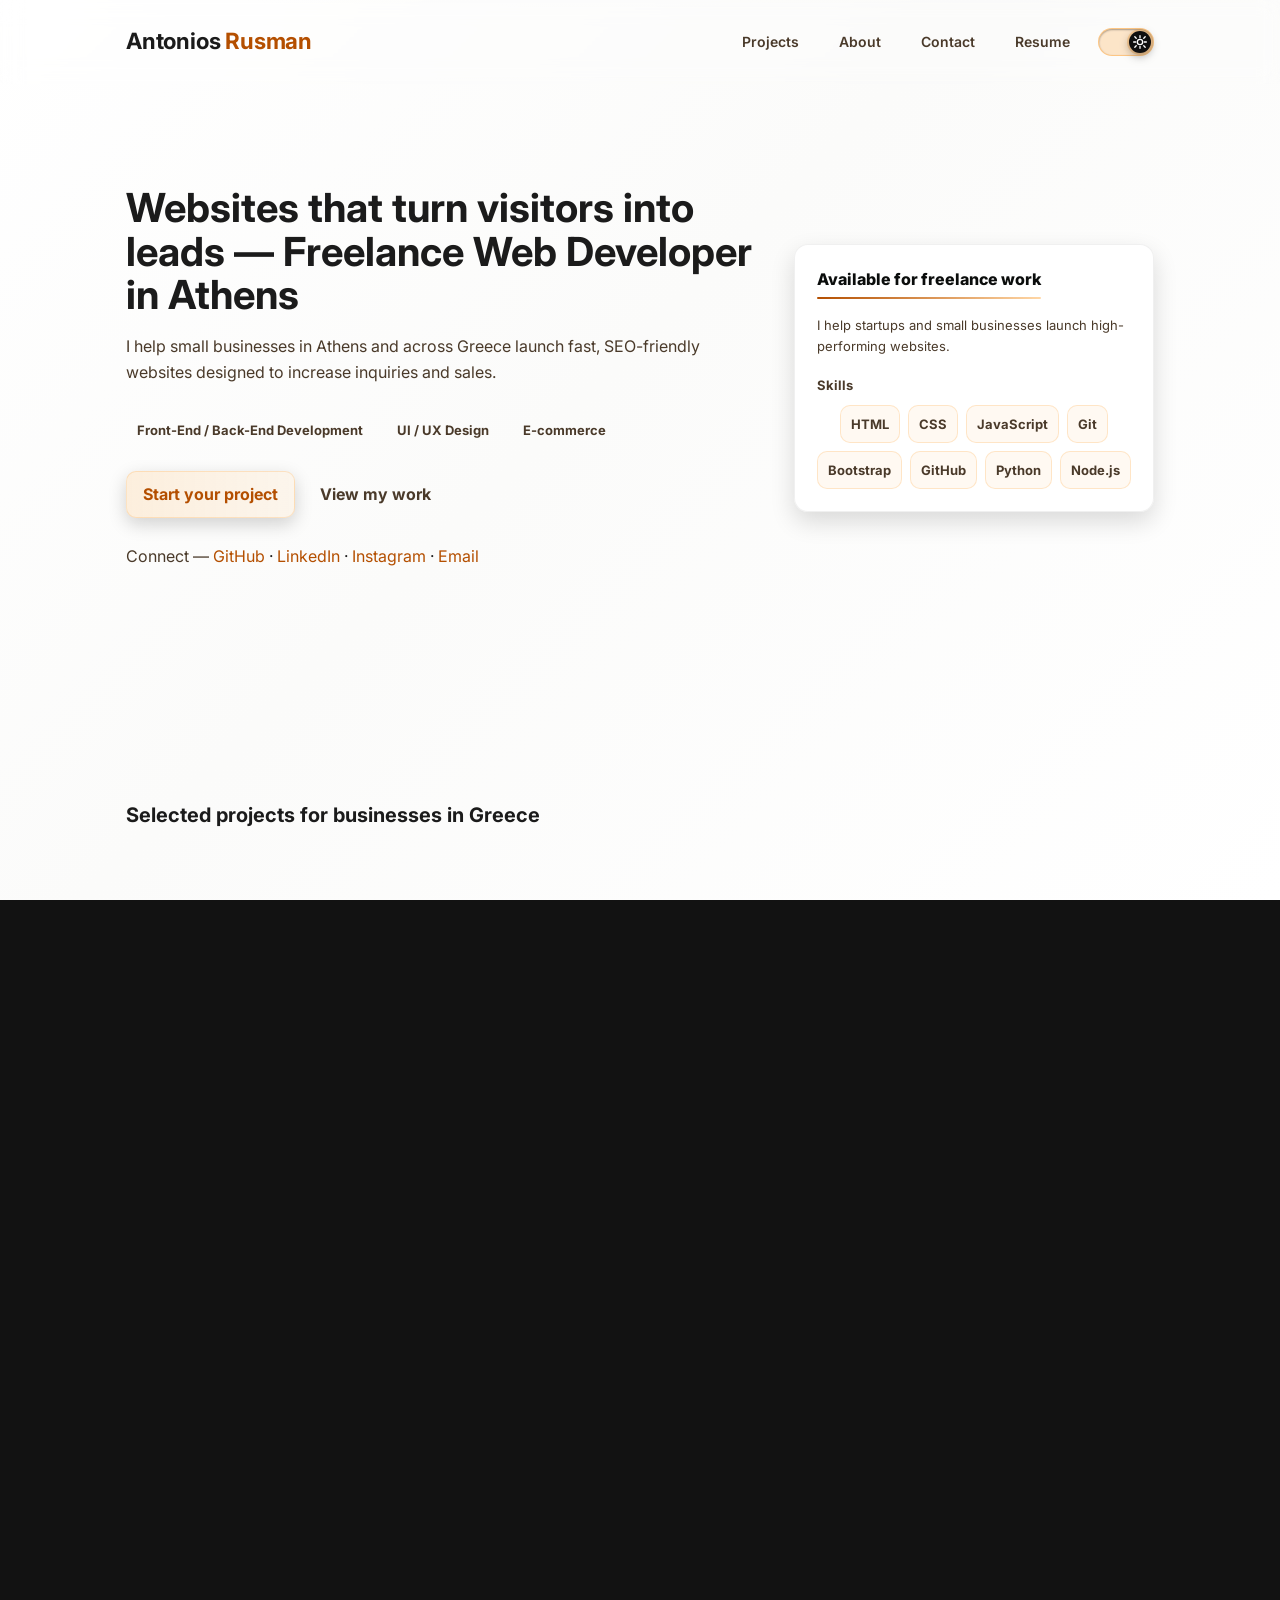
==== index.html @ 8423c6fe "Update LinkedIn profile link in index.html" ====
<!DOCTYPE html>
<html lang="en">
  <head>
    <!-- Basic meta -->
    <meta charset="utf-8" />
    <meta name="viewport" content="width=device-width,initial-scale=1" />
    
    <!-- Performance: DNS prefetch for external domains -->
    <link rel="dns-prefetch" href="https://formspree.io" />
    <link rel="dns-prefetch" href="https://www.google-analytics.com" />
    
    <title>Antonios Rusman | Freelance Web Developer in Athens, Greece</title>
    <meta
      name="description"
      content="Freelance web developer and designer in Athens, Greece. I build fast, modern, SEO-friendly websites for businesses and startups."
    />

    <!-- Favicon -->
    <link rel="icon" type="image/png" href="Imgs/favicon-ar.png" />
    <link rel="icon" type="image/x-icon" href="Imgs/favicon.ico" />
    <link rel="shortcut icon" type="image/png" href="Imgs/favicon-ar.png" />

    <!-- Organization Logo for Google Search -->
    <script type="application/ld+json">
    {
      "@context": "https://schema.org",
      "@type": "Organization",
      "url": "https://rusman.gr",
      "logo": "https://rusman.gr/Imgs/favicon-ar.png"
    }
    </script>

    <!-- Fonts (Inter) - Preconnect before stylesheet for optimal loading -->
    <link rel="preconnect" href="https://fonts.googleapis.com" />
    <link rel="preconnect" href="https://fonts.gstatic.com" crossorigin />
    <link
      href="https://fonts.googleapis.com/css2?family=Inter:wght@300;400;600;700;800&display=swap"
      rel="stylesheet"
    />


    <!-- Preload main stylesheet for faster rendering -->
    <link rel="preload" href="styles.css" as="style" onload="this.onload=null;this.rel='stylesheet'">
    <noscript><link rel="stylesheet" href="styles.css"></noscript>

    <!-- Removed problematic inlined critical CSS for navbar. Main stylesheet is now primary. -->

    <!-- Open Graph / Social metadata -->
    <meta
      property="og:title"
      content="Antonios Rusman - Freelance Web Developer in Athens"
    />
    <meta
      property="og:description"
      content="Freelance web developer and designer in Athens, Greece. I build fast, modern, SEO-friendly websites for businesses and startups."
    />
    <meta property="og:site_name" content="rusman.gr" />
    <meta property="og:type" content="website" />
    <meta property="og:image" content="https://rusman.gr/Imgs/social/og-banner-1200x630.png?v=2" />
    <meta property="og:image:secure_url" content="https://rusman.gr/Imgs/social/og-banner-1200x630.png?v=2" />
    <meta property="og:image:type" content="image/png" />
    <meta property="og:image:width" content="1200" />
    <meta property="og:image:height" content="630" />
    <meta property="og:image:alt" content="Antonios Rusman - Web Developer and Designer" />
    <meta property="og:url" content="https://rusman.gr/" />
    <meta name="twitter:card" content="summary_large_image" />
    <meta name="twitter:title" content="Antonios Rusman - Freelance Web Developer in Athens" />
    <meta name="twitter:description" content="Freelance web developer and designer in Athens, Greece. I build fast, modern, SEO-friendly websites for businesses and startups." />
    <meta name="twitter:image" content="https://rusman.gr/Imgs/social/og-banner-1200x630.png?v=2" />
    <meta name="twitter:image:alt" content="Antonios Rusman - Web Developer and Designer" />

    <link rel="canonical" href="https://rusman.gr/" />
    <meta name="theme-color" content="#0d0d0d" />

    <!-- Structured data (Person + ProfessionalService schema) -->
    <script type="application/ld+json">
      {
        "@context": "https://schema.org",
        "@graph": [
          {
            "@type": "Person",
            "name": "Antonios Rusman",
            "url": "https://rusman.gr",
            "sameAs": [
              "https://github.com/AntonisRsmn",
              "https://www.linkedin.com/in/antonisrusman/",
              "https://instagram.com/_.rusman._"
            ],
            "jobTitle": "Web Developer",
            "address": {
              "@type": "PostalAddress",
              "addressLocality": "Athens",
              "addressCountry": "Greece"
            }
          },
          {
            "@type": "ProfessionalService",
            "name": "Antonios Rusman Web Development",
            "url": "https://rusman.gr",
            "image": "https://rusman.gr/Imgs/social/og-banner-1200x630.png",
            "areaServed": ["Athens", "Greece", "Remote"],
            "serviceType": [
              "Website Development",
              "UI/UX Design",
              "E-commerce Website Development",
              "Website Performance Optimization"
            ],
            "sameAs": [
              "https://github.com/AntonisRsmn",
              "https://www.linkedin.com/in/antonisrusman/"
            ]
          }
        ]
      }
    </script>
  </head>

  <body>
    <!-- Header / Navigation -->
    <header>
      <div class="container nav">
        <!-- Header brand link: subpath‑safe -->
        <div class="brand">
          <a href="./" class="brand-link">
            Antonios <span class="accent-text">Rusman</span>
          </a>
        </div>

        <!-- Mobile nav toggle -->
        <input type="checkbox" id="nav-toggle" class="nav-toggle" />
        <label for="nav-toggle" class="nav-toggle-label">
          <!-- Modern SVG hamburger icon -->
          <svg width="32" height="32" viewBox="0 0 32 32" fill="none">
            <rect y="7" width="32" height="3.5" rx="1.75" fill="#fff" />
            <rect y="14" width="32" height="3.5" rx="1.75" fill="#fff" />
            <rect y="21" width="32" height="3.5" rx="1.75" fill="#fff" />
          </svg>
        </label>

        <!-- Primary navigation links -->
        <nav class="navlinks">
          <label for="nav-toggle" class="nav-close" aria-label="Close menu">&times;</label>

          <a href="#projects">Projects</a>
          <a href="#about">About</a>
          <a href="#contact">Contact</a>
          <a href="Pdfs/Rusman-CV.pdf" target="_blank" id="resume-link" rel="noopener">Resume</a>

          <!-- Theme switch (keep structure, replace only SVGs) -->
          <div class="theme-switch nav-item">
            <input
              id="theme-toggle"
              class="switch-input"
              type="checkbox"
              role="switch"
              aria-checked="false"
              aria-label="Toggle light theme"
            />
            <label class="switch" for="theme-toggle">
              <span class="switch-track">
                <!-- Ghost icons on track (outline style) -->
                <svg class="icon ghost sun-ghost" viewBox="0 0 24 24" aria-hidden="true">
                  <!-- Sun outline + rays -->
                  <circle cx="12" cy="12" r="4" fill="none" stroke="currentColor" stroke-width="2" />
                  <path d="M12 2.5v3M12 18.5v3M4.22 4.22l2.12 2.12M17.66 17.66l2.12 2.12M2.5 12h3M18.5 12h3M4.22 19.78l2.12-2.12M17.66 6.34l2.12-2.12"
                        fill="none" stroke="currentColor" stroke-width="2" stroke-linecap="round"/>
                </svg>
                <svg class="icon ghost moon-ghost" viewBox="0 0 24 24" aria-hidden="true">
                  <!-- Crescent moon -->
                  <path d="M13 2.6a9.4 9.4 0 1 0 8.4 13.9A7.6 7.6 0 0 1 13 2.6z"
                        fill="none" stroke="currentColor" stroke-width="2" stroke-linecap="round" stroke-linejoin="round"/>
                </svg>
              </span>

              <span class="switch-thumb" aria-hidden="true">
                <!-- Icons inside the moving thumb (outline style) -->
                <svg class="thumb-icon sun" viewBox="0 0 24 24" aria-hidden="true">
                  <circle cx="12" cy="12" r="4" fill="none" stroke="currentColor" stroke-width="2" />
                  <path d="M12 2.5v3M12 18.5v3M4.22 4.22l2.12 2.12M17.66 17.66l2.12 2.12M2.5 12h3M18.5 12h3M4.22 19.78l2.12-2.12M17.66 6.34l2.12-2.12"
                        fill="none" stroke="currentColor" stroke-width="2" stroke-linecap="round"/>
                </svg>
                <svg class="thumb-icon moon" viewBox="0 0 24 24" aria-hidden="true">
                  <path d="M13 2.6a9.4 9.4 0 1 0 8.4 13.9A7.6 7.6 0 0 1 13 2.6z"
                        fill="none" stroke="currentColor" stroke-width="2" stroke-linecap="round" stroke-linejoin="round"/>
                </svg>
              </span>
            </label>
          </div>
        </nav>

        <label for="nav-toggle" class="nav-overlay" aria-hidden="true"></label>
      </div>
    </header>

    <!-- Main content -->
    <main class="container">
      <!-- HERO -->
      <section class="hero">
        <div class="hero-grid">
          <!-- Intro / headline -->
          <div class="intro">
            <h1 class="reveal" data-reveal="up">
              <span id="hero-title" class="name">Websites that turn visitors into leads</span><span class="title-subtitle"> — Freelance Web Developer in Athens</span>
            </h1>
            <p class="lead reveal" data-reveal="up">
              I help small businesses in Athens and across Greece launch fast, SEO-friendly websites designed to increase inquiries and sales.
            </p>

            <!-- Roles / quick skills -->
            <div class="reveal role-group" data-reveal="left" id="roles">
              <div class="role-list">
                <div class="role">Front-End / Back-End Development</div>
                <div class="role">UI / UX Design</div>
                <div class="role">E-commerce</div>
              </div>
            </div>

            <!-- Call to action -->
            <div class="cta reveal" data-reveal="up">
              <a class="btn primary" href="#contact">Start your project</a>
              <a class="btn" href="#projects">View my work</a>
            </div>

            <!-- Social links -->
            <div class="reveal connect connect-row" data-reveal="right">
              <span class="muted">Connect —</span>
              <a href="https://github.com/AntonisRsmn" target="_blank" rel="noopener">GitHub</a>
              ·
              <a href="https://www.linkedin.com/in/antonisrusman/" target="_blank" rel="noopener">LinkedIn</a>
              ·
              <a href="https://instagram.com/_.rusman._" target="_blank" rel="noopener">Instagram</a>
              ·
              <a href="mailto:info@rusman.gr" title="Email">Email</a>
            </div>
          </div>

          <!-- Side card (availability + skills) -->
          <aside class="side-card reveal" data-reveal="zoom" data-reveal-delay="120">
            <div class="side-card-header">
              <div class="side-card-header-main">
                <div class="text-strong">Available for freelance work</div>
                <div class="muted small-top-muted">
                  I help startups and small businesses launch high-performing websites.
                </div>
              </div>
            </div>

            <div class="mt-18">
              <div class="text-label">
                Skills
              </div>
              <div class="skills-list">
                <span class="role">HTML</span>
                <span class="role">CSS</span>
                <span class="role">JavaScript</span>
                <span class="role">Git</span>
                <span class="role">Bootstrap</span>
                <span class="role">GitHub</span>
                <span class="role">Python</span>
                <span class="role">Node.js</span>
              </div>
            </div>
          </aside>
        </div>
      </section>

      <!-- PROJECTS CAROUSEL -->
      <section id="projects">
        <h2 class="section-title reveal" data-reveal="left">Selected projects for businesses in Greece</h2>

        <!-- Carousel container:
             - carousel-projects (id=carouselProjects) will be populated dynamically via JS
             - prev/next buttons navigate through projects -->
        <section id="projects-carousel" class="projects-carousel">
          <div class="carousel-viewport" aria-live="polite">
            <div
              class="carousel-projects"
              id="carouselProjects"
            ></div>
          </div>

          <button
            class="carousel-btn"
            id="prevProject"
            aria-label="Previous Project"
            title="Previous"
          >
            <svg
              xmlns="http://www.w3.org/2000/svg"
              viewBox="0 0 24 24"
              fill="none"
              stroke="currentColor"
              stroke-width="2"
              stroke-linecap="round"
              stroke-linejoin="round"
              width="20"
              height="20"
            >
              <polyline points="15 18 9 12 15 6"></polyline>
            </svg>
          </button>

          <button
            class="carousel-btn"
            id="nextProject"
            aria-label="Next Project"
            title="Next"
          >
            <svg
              xmlns="http://www.w3.org/2000/svg"
              viewBox="0 0 24 24"
              fill="none"
              stroke="currentColor"
              stroke-width="2"
              stroke-linecap="round"
              stroke-linejoin="round"
              width="20"
              height="20"
            >
              <polyline points="9 18 15 12 9 6"></polyline>
            </svg>
          </button>
        </section>
      </section>

      <section id="proof">
        <h2 class="section-title reveal" data-reveal="left">Proof and trust signals</h2>
        <div class="proof-grid reveal" data-reveal="up">
          <article class="proof-card">
            <h3>Recent client outcomes</h3>
            <p class="muted">Cleaner UX, faster pages, and clearer calls to action that guide users to contact and checkout actions.</p>
          </article>
          <article class="proof-card">
            <h3>Transparent process</h3>
            <p class="muted">Scope, timeline, and weekly updates from kickoff to launch so you always know what is happening.</p>
          </article>
          <article class="proof-card">
            <h3>Trusted project types</h3>
            <div class="proof-chips">
              <span class="role">Business websites</span>
              <span class="role">E-commerce builds</span>
              <span class="role">Service landing pages</span>
              <span class="role">Portfolio websites</span>
            </div>
          </article>
        </div>
      </section>

      <!-- ABOUT -->
      <section id="about">
        <h2 class="section-title reveal" data-reveal="left">About</h2>
        <div class="about-grid">
          <div>
            <p class="reveal muted" data-reveal="up">
              I design and build fast, responsive websites that look great and
              perform well on Google. I focus on clean UI, strong UX, and
              results-driven development.
            </p>

            <h3 class="reveal mt-18" data-reveal="left">What I do</h3>
            <ul class="reveal muted" data-reveal="up">
              <li>Custom responsive websites</li>
              <li>E-commerce websites that convert</li>
              <li>Performance and SEO optimization</li>
              <li>Design to code implementation</li>
            </ul>

            <h3 class="reveal mt-18" data-reveal="left">Tools</h3>
            <div
              class="reveal tools-list"
              data-reveal="right"
            >
              <span class="role">VS Code</span>
              <span class="role">Git</span>
              <span class="role">Figma</span>
              <span class="role">GitHub</span>
              <span class="role">npm</span>
            </div>
          </div>

          <aside>
            <div class="me-photo reveal" data-reveal="zoom">
              <img src="Imgs/Rusman.webp" alt="A photo of Antonios Rusman" loading="lazy" decoding="async" width="360" height="300" />
            </div>

            <div class="contact-card reveal mt-14" data-reveal="right">
              <div class="text-strong">Let’s work together</div>
              <div class="muted mt-8">
                Send a short message and I’ll respond within 24–48 hours.
              </div>
              <div class="mt-12">
                <a class="btn primary" href="#contact">Contact me</a>
              </div>
            </div>
          </aside>
        </div>
      </section>

      <!-- CONTACT -->
      <section id="contact">
        <h2 class="section-title reveal" data-reveal="left">Contact</h2>
        <div class="contact-layout">
          <div class="contact-form-card reveal" data-reveal="up">
            <p class="muted mt-8">
              Send a short message with your project goals and timeline. I usually reply within 24-48 hours.
            </p>
            <p class="muted trust-line">
              Typical timeline: 1-4 weeks depending on scope. Serving Athens, all Greece, and remote clients.
            </p>
            <!-- Contact form (Formspree) -->
            <form action="https://formspree.io/f/xvgorlbp" method="POST">
              <label for="name">Name</label>
              <input id="name" name="name" type="text" placeholder="Your name" required />

              <label for="email">Email</label>
              <input id="email" name="_replyto" type="email" placeholder="you@example.com" required />

              <label for="message">Message</label>
              <textarea id="message" name="message" rows="6" placeholder="Tell me about your project..." required></textarea>

              <!-- honeypot -->
              <input class="hp-field" type="text" name="_gotcha" tabindex="-1" autocomplete="off" />

              <button class="btn primary submit" type="submit">Send message</button>
              <p id="form-status" class="form-status" role="status" aria-live="polite"></p>
            </form>
          </div>

          <aside class="contact-card reveal contact-info-card" data-reveal="right">
            <div class="text-strong">Contact info</div>
            <div class="muted mt-8">
              Email: <a href="mailto:info@rusman.gr">info@rusman.gr</a>
            </div>
            <div class="muted mt-8">Location: Athens, Greece</div>

            <div class="contact-meta mt-14">
              <div class="contact-meta-item">
                <div class="text-label">Availability</div>
                <div class="muted">Accepting new projects this month</div>
              </div>
              <div class="contact-meta-item">
                <div class="text-label">Response time</div>
                <div class="muted">Usually within 24-48 hours</div>
              </div>
              <div class="contact-meta-item">
                <div class="text-label">Typical timeline</div>
                <div class="muted">1-4 weeks depending on scope</div>
              </div>
            </div>

            <div class="mt-14">
              <div class="text-medium">Services</div>
              <div class="contact-chip-list mt-8">
                <span class="role">Business websites</span>
                <span class="role">E-commerce</span>
                <span class="role">Landing pages</span>
                <span class="role">Website redesigns</span>
              </div>
            </div>

            <div class="mt-12">
              <div class="text-medium">Social</div>
              <div class="muted mt-8 contact-social-links">
                <a
                  href="https://github.com/AntonisRsmn"
                  aria-label="Visit my GitHub profile"
                  target="_blank"
                  rel="noopener"
                  >GitHub</a
                >
                <a
                  href="https://www.linkedin.com/in/antonisrusman/"
                  aria-label="Visit my LinkedIn profile"
                  target="_blank"
                  rel="noopener"
                  >LinkedIn</a
                >
                <a
                  href="https://instagram.com/_.rusman._"
                  aria-label="Visit my Instagram profile"
                  target="_blank"
                  rel="noopener"
                  >Instagram</a
                >
              </div>
            </div>
          </aside>
        </div>
      </section>

      <!-- Footer -->
      <footer class="site-footer">
        <div class="container footer-grid">
          <div class="footer-left">
            <div class="brand-small">
              Antonios <span class="accent-text">Rusman</span>
            </div>
            <div class="muted small">© <span id="year"></span> Antonios Rusman — All rights reserved.</div>
          </div>

          <div class="footer-center">
            <div class="footer-kicker">Navigation</div>
            <nav class="footer-nav" aria-label="Footer navigation">
              <a href="#projects">Projects</a>
              <a href="#about">About</a>
              <a href="#contact">Contact</a>
              <a href="Pdfs/Rusman-CV.pdf" target="_blank" rel="noopener">Resume</a>
            </nav>
          </div>

          <div class="footer-right" aria-hidden="false">
            <div class="footer-kicker">Connect</div>
            <div class="social" role="list">
              <a class="social-link" href="mailto:info@rusman.gr" aria-label="Email" role="listitem">
                <svg viewBox="0 0 24 24" fill="none" width="18" height="18" aria-hidden="true">
                  <path d="M3 6.5h18v11a1 1 0 0 1-1 1H4a1 1 0 0 1-1-1v-11z" stroke="currentColor" stroke-width="1.6" stroke-linecap="round" stroke-linejoin="round"/>
                  <path d="M21 6.5L12 13 3 6.5" stroke="currentColor" stroke-width="1.6" stroke-linecap="round" stroke-linejoin="round"/>
                </svg>
              </a>

              <a class="social-link" href="https://github.com/AntonisRsmn" target="_blank" rel="noopener" aria-label="GitHub" role="listitem">
                <svg viewBox="0 0 24 24" fill="none" width="18" height="18" aria-hidden="true">
                  <path d="M12 2C7.58 2 4 5.58 4 10c0 3.54 2.29 6.54 5.47 7.59.4.07.55-.17.55-.38 0-.19-.01-.82-.01-1.49-2.01.37-2.53-.49-2.69-.94-.09-.23-.48-.94-.82-1.13-.28-.15-.68-.52-.01-.53.63-.01 1.08.58 1.23.82.72 1.21 1.87.87 2.33.66.07-.52.28-.87.51-1.07-1.78-.2-3.64-.89-3.64-3.95 0-.87.31-1.59.82-2.15-.08-.2-.36-1.02.08-2.12 0 0 .67-.21 2.2.82A7.56 7.56 0 0 1 12 6.8c.68.003 1.36.092 2 .27 1.53-1.03 2.2-.82 2.2-.82.44 1.1.16 1.92.08 2.12.51.56.82 1.27.82 2.15 0 3.07-1.87 3.75-3.65 3.95.29.25.54.73.54 1.48 0 1.07-.01 1.93-.01 2.2 0 .21.15.46.55.38A8.01 8.01 0 0 0 20 10c0-4.42-3.58-8-8-8z" fill="currentColor"/>
                </svg>
              </a>

              <a class="social-link" href="https://www.linkedin.com/in/antonisrusman/" target="_blank" rel="noopener" aria-label="LinkedIn" role="listitem">
                <svg viewBox="0 0 24 24" fill="none" width="18" height="18" aria-hidden="true">
                  <rect x="3" y="3" width="18" height="18" rx="2" stroke="currentColor" stroke-width="1.6"/>
                  <path d="M7.5 11.5v5M7.5 8.5v.01M12 16.5v-4c0-1 .6-1.5 1.4-1.5.8 0 1.6.5 1.6 1.6v3.9" stroke="currentColor" stroke-width="1.6" stroke-linecap="round" stroke-linejoin="round"/>
                </svg>
              </a>

              <a class="social-link" href="https://instagram.com/_.rusman._" target="_blank" rel="noopener" aria-label="Instagram" role="listitem">
                <svg viewBox="0 0 24 24" fill="none" width="18" height="18" aria-hidden="true">
                  <rect x="3.5" y="3.5" width="17" height="17" rx="4" stroke="currentColor" stroke-width="1.6"/>
                  <path d="M12 8.5a3.5 3.5 0 1 0 0 7 3.5 3.5 0 0 0 0-7z" stroke="currentColor" stroke-width="1.6" stroke-linecap="round" stroke-linejoin="round"/>
                  <circle cx="17.5" cy="6.5" r="0.6" fill="currentColor"/>
                </svg>
              </a>
            </div>
          </div>
        </div>
      </footer>
    </main>

    <!-- Main site script (deferred) -->
    <!-- Suggestion: Set long cache lifetimes for static assets in your server config (e.g., .htaccess, nginx, or netlify.toml):
         # Example for Apache .htaccess
         <IfModule mod_expires.c>
           ExpiresActive On
           ExpiresByType image/webp "access plus 1 year"
           ExpiresByType image/png "access plus 1 year"
           ExpiresByType image/jpeg "access plus 1 year"
           ExpiresByType image/svg+xml "access plus 1 year"
           ExpiresByType text/css "access plus 1 year"
           ExpiresByType application/javascript "access plus 1 year"
         </IfModule>
    -->
    <script src="script.js" defer></script>

    <!-- Google Analytics (moved to end for performance) -->
    <script async src="https://www.googletagmanager.com/gtag/js?id=G-606VQRRJ64"></script>
    <script>
      window.dataLayer = window.dataLayer || [];
      function gtag(){dataLayer.push(arguments);}
      gtag('js', new Date());
      gtag('config', 'G-606VQRRJ64');
    </script>
  </body>
</html>
---- styles.css ----
:root {
  /* Default palette switched to Halloween (dark) */
  --bg: linear-gradient(135deg, #0b0711 0%, #2a0d0d 50%, #30121a 100%);
  --panel: rgba(30,18,24,0.6);
  --muted: #d9c8b7;
  --accent: #ff8c00; /* orange accent */
  /* Accent RGB parts for generating semi-transparent variants */
  --accent-r: 255;
  --accent-g: 140;
  --accent-b: 0;
  --accent-03: rgba(var(--accent-r), var(--accent-g), var(--accent-b), 0.03);
  --accent-05: rgba(var(--accent-r), var(--accent-g), var(--accent-b), 0.05);
  --accent-06: rgba(var(--accent-r), var(--accent-g), var(--accent-b), 0.06);
  --accent-12: rgba(var(--accent-r), var(--accent-g), var(--accent-b), 0.12);
  --accent-15: rgba(var(--accent-r), var(--accent-g), var(--accent-b), 0.15);
  --accent-18: rgba(var(--accent-r), var(--accent-g), var(--accent-b), 0.18);
  --accent-2: rgba(var(--accent-r), var(--accent-g), var(--accent-b), 0.2);
  --accent-3: rgba(var(--accent-r), var(--accent-g), var(--accent-b), 0.3);
  --accent-35: rgba(var(--accent-r), var(--accent-g), var(--accent-b), 0.35);
  --accent-4: rgba(var(--accent-r), var(--accent-g), var(--accent-b), 0.4);
  --accent-6: rgba(var(--accent-r), var(--accent-g), var(--accent-b), 0.6);
  --accent-hover: #ffb86b;
  --glass: rgba(255,140,0,0.03);
  --text: #ffeee6;
  --text-strong: #ffffff;
  --radius: 14px;
  --max: 1100px;
  color-scheme: dark;
}

/* ------------------------- */
/* Optional Halloween season override classes */
/* ------------------------- */

/* HALLOWEEN (dark variant) */
body.season-halloween {
  --bg: linear-gradient(135deg, #0b0711 0%, #2a0d0d 50%, #30121a 100%);
  --panel: rgba(30,18,24,0.6);
  --muted: #d9c8b7;
  --accent: #ff8c00; /* orange accent */
  --glass: rgba(255,140,0,0.04);
  --text: #ffeee6;
}

/* HALLOWEEN light-theme variant */
.light-theme.season-halloween {
  /* brighter, cleaner white background for light theme */
  --bg: linear-gradient(135deg, #ffffff 0%, #fbfbfa 45%, #ffffff 100%);
  --panel: #fffbf9;
  --muted: #4a3a2a;
  --accent: #b44f00; /* muted orange */
  --glass: rgba(180,80,0,0.04);
  --text: #1b1b1b;
}

/* Generic overlay container used by seasonal effects */
#season-overlay {
  position: fixed;
  inset: 0;
  pointer-events: none;
  z-index: 849;
  overflow: hidden;
}

/* small Halloween particle */
.h-particle {
  position: absolute;
  width: 10px;
  height: 10px;
  border-radius: 50%;
  background: rgba(255,140,0,0.95);
  box-shadow: 0 0 6px rgba(255,140,0,0.2);
  transform: translate3d(0,0,0);
  animation: hfloat linear 6s infinite;
}

/* Global CTA and brand accent updates */
.btn.primary {
  background: var(--accent);
  color: var(--text-strong);
  border: 1px solid rgba(var(--accent-r), var(--accent-g), var(--accent-b), 0.14);
  padding: 10px 16px;
  border-radius: 10px;
  box-shadow: 0 6px 18px rgba(11,13,12,0.18);
}
.brand, .intro h1 .name { color: var(--accent); }

@keyframes hfloat {
  0% { transform: translateY(0) translateX(0) scale(1); opacity: 1 }
  100% { transform: translateY(-120vh) translateX(30px) scale(0.8); opacity: 0 }
}

.light-theme {
  /* Light theme: use a near-white subtle gradient */
  --bg: linear-gradient(135deg, #ffffff 0%, #fbfbfa 45%, #ffffff 100%);
  --panel: #fffbf9;
  --muted: #4a3a2a;
  --accent: #b44f00;
  --accent-hover: #d9882b;
  --glass: rgba(180,80,0,0.04);
  --text: #1b1b1b;
  --text-strong: #000000;
  --radius: 14px;
  --max: 1100px;
  color-scheme: light;
}

/* Common card style for dark theme */
.side-card,
.contact-card,
.me-photo {
  background: rgba(255,255,255,0.02);
  backdrop-filter: blur(6px);
  -webkit-backdrop-filter: blur(6px);
  border: 1px solid rgba(255,255,255,0.06);
  border-radius: var(--radius);
  padding: 20px;
  transition: background 0.3s ease, border-color 0.3s ease, box-shadow 0.3s ease;
  box-shadow: 0 6px 18px rgba(0,0,0,0.12);
}

/* Light theme card adjustments */
.light-theme .side-card,
.light-theme .contact-card,
.light-theme .me-photo {
  background: rgba(255,255,255,0.86);
  backdrop-filter: blur(6px);
  -webkit-backdrop-filter: blur(6px);
  border: 1px solid rgba(0,0,0,0.06);
  color: #0b0d0c; /* dark text on light cards */
}

/* Inputs and textarea card style - dark theme */
input,
textarea {
  background: linear-gradient(180deg, rgba(255, 255, 255, 0.02), transparent);
  border: 1px solid rgba(255, 255, 255, 0.03);
  border-radius: var(--radius);
  color: #e6efef; /* text color for dark theme */
  transition: all 0.3s ease;
}

/* Hover and focus states */
input:hover,
textarea:hover {
  border-color: var(--accent-3);
  background: rgba(255, 255, 255, 0.02);
}

input:focus,
textarea:focus {
  border-color: var(--accent);
  background: var(--accent-05);
  box-shadow: 0 0 0 3px var(--accent-15);
}

/* Light theme overrides */
.light-theme input,
.light-theme textarea {
  background: linear-gradient(180deg, rgba(0, 0, 0, 0.03), transparent);
  border: 1px solid rgba(0, 0, 0, 0.05);
  color: #000; /* text color for light theme */
}

.light-theme input:hover,
.light-theme textarea:hover {
  border-color: var(--accent);
  background: rgba(0, 0, 0, 0.03);
}

.light-theme input:focus,
.light-theme textarea:focus {
  border-color: var(--accent);
  background: rgba(180, 80, 0, 0.05);
  box-shadow: 0 0 0 3px rgba(180, 80, 0, 0.15);
}

/* Dark theme (default) */
.nav-toggle-label svg rect {
  fill: #fff; /* white bars */
  transition: fill 0.3s ease;
}

/* Light theme */
.light-theme .nav-toggle-label svg rect {
  fill: #000; /* black bars */
}

* {
  box-sizing: border-box;
  transition: background-color 0.4s ease, color 0.4s ease,
    border-color 0.4s ease;
}
html,
body {
  height: 100%;
  margin: 0;
  padding: 0;
  font-family: Inter, system-ui, -apple-system, "Segoe UI", Roboto,
    "Helvetica Neue", Arial;
  color: var(--text);
  background: var(--bg); /* Solid black background */
  scroll-behavior: smooth;
  transition: background-color 0.3s ease, color 0.3s ease;
  overflow-x: hidden;
}
a {
  color: inherit;
  text-decoration: none;
}

.container {
  max-width: var(--max);
  margin: 0 auto;
  padding: 36px;
}

/* NAV */
header {
  position: fixed;
  top: 0;
  left: 0;
  width: 100%;
  backdrop-filter: blur(10px); /* Glass-like effect */
  z-index: 1000; /* Always on top */
  border-bottom: 1px solid rgba(255, 255, 255, 0.05);
}

.nav {
  display: flex;
  align-items: center;
  justify-content: space-between;
  max-width: var(--max);
  margin: 0 auto;
  padding: 0px 36px;
  background: transparent;
}

/* Make nav items align center; push theme switch to the end */
.nav { display: flex; align-items: center; }
.nav .navlinks { display: flex; align-items: center; gap: 16px; }
.nav .navlinks .theme-switch { margin-left: auto; display: flex; align-items: center; }

/* ABOUT section polish */
#about .about-grid {
  grid-template-columns: repeat(2, minmax(0, 1fr));
  gap: 28px;
  align-items: stretch;
}

#about .about-grid > div:first-child {
  padding: 24px;
  border-radius: 14px;
  border: 1px solid rgba(255, 255, 255, 0.06);
  background: linear-gradient(180deg, rgba(255, 255, 255, 0.02), rgba(255, 255, 255, 0.01));
  box-shadow: 0 10px 24px rgba(0, 0, 0, 0.12);
}

#about .about-grid > div:first-child p {
  margin-top: 0;
  line-height: 1.65;
}

#about .about-grid > div:first-child h3 {
  margin-top: 24px;
  margin-bottom: 12px;
}

#about .about-grid > div:first-child ul {
  margin: 0;
  padding-left: 24px;
  display: grid;
  gap: 8px;
}

#about .tools-list {
  margin-top: 10px;
  gap: 10px;
}

#about .tools-list .role,
.skills-list .role {
  border-color: rgba(var(--accent-r), var(--accent-g), var(--accent-b), 0.18);
  background: rgba(var(--accent-r), var(--accent-g), var(--accent-b), 0.05);
}

#about aside {
  display: flex;
  flex-direction: column;
  gap: 18px;
  padding: 24px;
  border-radius: 14px;
  border: 1px solid rgba(255, 255, 255, 0.07);
  background: linear-gradient(180deg, rgba(255, 255, 255, 0.02), rgba(255, 255, 255, 0.01));
  box-shadow: 0 10px 24px rgba(0, 0, 0, 0.12);
}

#about .me-photo {
  height: auto;
  margin-top: 0;
  padding: 0;
  border: 0;
  box-shadow: none;
  background: transparent;
}

#about .me-photo img {
  width: 100%;
  max-width: 280px;
  height: auto;
  border-radius: 14px;
  object-fit: cover;
  margin: 0 auto;
}

#about aside .contact-card {
  margin-top: auto;
  padding: 0;
  border: 0;
  box-shadow: none;
  background: transparent;
}

#about aside .contact-card .btn.primary {
  min-width: 146px;
}

.light-theme #about .about-grid > div:first-child,
.light-theme #about aside {
  border-color: rgba(0, 0, 0, 0.08);
  box-shadow: 0 10px 22px rgba(0, 0, 0, 0.08);
}

@media (max-width: 980px) {
  #about .about-grid > div:first-child {
    padding: 20px;
  }

  #about .me-photo {
    width: 100% !important;
    max-width: 100% !important;
    padding: 0;
  }

  #about .me-photo img {
    max-width: 100%;
  }

  #about aside {
    padding: 20px;
  }
}

/* Center the switch in the mobile menu (when navlinks stack) */
@media (max-width: 768px) {
  .nav .navlinks { flex-direction: column; align-items: stretch; }
  .nav .navlinks .theme-switch { margin-left: 0; align-self: center; }
  /* Side nav: move theme switch to the left */
  .nav .navlinks .theme-switch {
    align-self: flex-start !important; /* override any centering */
    margin-left: 0 !important;         /* cancel margin-left:auto */
  }
}

.brand {
  font-weight: 700;
  letter-spacing: -0.2px;
  font-size: 1.4rem; /* Make the brand text bigger */
  padding: 24px 28px; /* Add more padding for visual impact */
  margin-left: -28px;
  color: var(--text);
}

.brand-link {
  color: inherit;
  text-decoration: none;
  white-space: nowrap;
}

.accent-text {
  color: var(--accent);
}
.navlinks {
  display: flex;
  gap: 18px;
  align-items: center;
}
.navlinks a {
  color: var(--muted);
  font-weight: 600;
  font-size: 14px;
  padding: 8px 12px;
  border-radius: 8px;
  position: relative;
  z-index: 50;
}
.navlinks a:hover {
  background: var(--glass);
  color: var(--text);
}

/* Hamburger menu styles */
.nav-toggle {
  display: none;
}

.nav-toggle-label {
  display: none;
  flex-direction: column;
  justify-content: center;
  cursor: pointer;
  width: 32px;
  height: 32px;
  margin-left: auto;
}

.nav-toggle-label span {
  display: block;
  height: 4px;
  width: 100%;
  background: var(--text);
  border-radius: 2px;
  margin: 5px 0;
  transition: 0.3s;
}

/* HERO */
.hero {
  min-height: 76vh;
  display: grid;
  align-items: center;
}
.hero-grid {
  display: grid;
  grid-template-columns: 1fr 360px;
  gap: 40px;
  align-items: center;
  position: relative;
}
.intro h1 {
  margin: 0;
  font-size: 40px;
  line-height: 1.08;
}
.intro h1 .name {
  color: var(--text);
}
.intro h1 .title-subtitle {
  display: none;
}
/* Desktop: show subtitle with dash */
@media (min-width: 981px) {
  body {
    line-height: 1.55;
  }

  .intro h1 .title-subtitle {
    display: inline;
  }

  p,
  li,
  label,
  .muted,
  .form-status {
    line-height: 1.6;
  }

  h2.section-title {
    margin-bottom: 24px;
  }

  .project h3 {
    margin: 14px 0 8px;
  }

  .project p {
    line-height: 1.55;
  }

  .proof-card h3 {
    margin-bottom: 12px;
  }
}
.intro p.lead {
  color: var(--muted);
  margin-top: 18px;
  max-width: 60ch;
}

/* Fix side-card overlapping */
.side-card {
  grid-column: 2; /* ensure it stays in the second column */
  grid-row: 1;
  background: linear-gradient(180deg, rgba(255, 255, 255, 0.025), rgba(255, 255, 255, 0.01));
  padding: 22px;
  border-radius: 14px;
  border: 1px solid rgba(255, 255, 255, 0.07);
  box-shadow: 0 10px 24px rgba(0, 0, 0, 0.14);
  position: relative;
  z-index: 1;
}

.side-card .side-card-header-main .text-strong {
  position: relative;
  display: inline-block;
  padding-bottom: 8px;
  margin-bottom: 10px;
}

.side-card .side-card-header-main .text-strong::after {
  content: "";
  position: absolute;
  left: 0;
  bottom: 0;
  width: 100%;
  height: 2px;
  border-radius: 2px;
  background: linear-gradient(90deg, var(--accent), rgba(var(--accent-r), var(--accent-g), var(--accent-b), 0.35));
}

.roles {
  display: flex;
  flex-direction: column;
  gap: 8px;
}

#roles {
  display: flex;
  flex-wrap: wrap;
}

.role-group {
  margin-top: 26px;
}

.role-list {
  display: flex;
  gap: 12px;
  flex-wrap: wrap;
  justify-content: flex-start;
}

.connect-row {
  margin-top: 26px;
}

.side-card-header {
  display: flex;
  align-items: center;
  gap: 12px;
}

.side-card-header-main {
  flex: 1;
}

@media (max-width: 980px) {
  #roles {
    justify-content: center;
  }
}

/* @media (max-width: 890px) {
  #carouselProjects {
    display: flex;
    justify-content: center;
    overflow: hidden;
  }

  .project {
    width: 100%;
    max-width: 100%;
  }
} */

.role {
  font-weight: 700;
  font-size: 13px;
  color: var(--muted);
  display: inline-block;
  padding: 8px 10px;
  border-radius: 10px;
  background: transparent;
  border: 1px solid rgba(255, 255, 255, 0.02);
  position: relative;
  z-index: 10;
}
.cta {
  margin-top: 22px;
  display: flex;
  gap: 10px;
  position: relative;
  z-index: 10;
}
.btn {
  display: inline-flex;
  align-items: center;
  justify-content: center;
  gap: 10px;
  padding: 10px 14px;
  min-height: 44px;
  border-radius: 10px;
  font-weight: 700;
  background: transparent;
  border: 1px solid rgba(255, 255, 255, 0.06);
  color: var(--muted);
  cursor: pointer;
  position: relative;
  z-index: 10;
}
.btn.primary {
  background: linear-gradient(90deg, var(--accent-12), var(--accent-06));
  border: 1px solid var(--accent-18);
  color: var(--accent);
}

/* PROJECTS */
section {
  padding: 80px 0;
}
h2.section-title {
  font-size: 20px;
  margin: 0 0 20px;
  color: var(--text);
}
.projects-grid {
  display: grid;
  grid-template-columns: repeat(3, 1fr);
  gap: 18px;
}
.project {
  background: linear-gradient(180deg, rgba(255, 255, 255, 0.02), transparent);
  padding: 14px;
  border-radius: 12px;
  border: 1px solid rgba(255, 255, 255, 0.03);
  position: relative;
  z-index: 1;
}
.project .screenshot {
  height: 250px;
  border-radius: 8px;
  display: flex;
  align-items: center;
  justify-content: center;
  color: var(--muted);
}
.project .screenshot2 {
  height: 250px;
  border-radius: 8px;
  display: flex;
  align-items: center;
  justify-content: center;
  color: var(--muted);
}
.project h3 {
  margin: 12px 0 6px;
  font-size: 16px;
}
.project p {
  margin: 0;
  color: var(--muted);
  font-size: 14px;
}

.project .project-summary {
  margin-top: 2px;
}

.project .project-result {
  margin-top: 8px;
  font-size: 13px;
  line-height: 1.45;
}

/* ABOUT */
.about-grid {
  display: grid;
  grid-template-columns: 1fr 360px;
  gap: 30px;
  align-items: start;
  position: relative;
}

.me-photo {
  height: 300px;
  width: auto;
  border-radius: 24px;
  background: linear-gradient(180deg, rgba(255, 255, 255, 0.02), transparent);
  display: flex;
  align-items: center;
  justify-content: center;
  border: 1px solid rgba(255, 255, 255, 0.035);
  margin: 0 auto; /* Center horizontally in its parent */
  margin-top: -100px;
}

/* CONTACT */
.contact-card {
  padding: 20px;
  border-radius: 12px;
  border: 1px solid rgba(255, 255, 255, 0.03);
  position: relative;
  z-index: 1;
}

.contact-form-card {
  padding: 22px;
  border-radius: 14px;
  border: 1px solid rgba(255, 255, 255, 0.06);
  background: linear-gradient(180deg, rgba(255, 255, 255, 0.02), rgba(255, 255, 255, 0.01));
  box-shadow: 0 10px 28px rgba(0, 0, 0, 0.14);
}

.contact-form-card form {
  margin-top: 14px;
  display: grid;
  gap: 10px;
}

.contact-form-card label {
  margin-bottom: 2px;
}

.contact-form-card input,
.contact-form-card textarea {
  border: 1px solid rgba(255, 255, 255, 0.08);
  background: rgba(255, 255, 255, 0.01);
}

.contact-form-card textarea {
  min-height: 120px;
  resize: vertical;
}

.contact-form-card .submit {
  margin-top: 4px;
  justify-self: start;
}

.contact-info-card {
  display: flex;
  flex-direction: column;
  gap: 0;
  padding: 22px;
  border: 1px solid rgba(255, 255, 255, 0.07);
  box-shadow: 0 12px 30px rgba(0, 0, 0, 0.16);
}

.contact-meta {
  display: grid;
  gap: 10px;
}

.contact-meta-item {
  padding: 10px 12px;
  border-radius: 10px;
  border: 1px solid rgba(var(--accent-r), var(--accent-g), var(--accent-b), 0.16);
  background: rgba(var(--accent-r), var(--accent-g), var(--accent-b), 0.05);
}

.contact-meta-item .text-label {
  display: block;
  margin-bottom: 4px;
  font-size: 12px;
  font-weight: 800;
  color: var(--text-strong);
  letter-spacing: 0.04em;
  text-transform: uppercase;
}

.contact-chip-list {
  display: flex;
  flex-wrap: wrap;
  gap: 8px;
}

.contact-chip-list .role {
  padding: 7px 10px;
  font-size: 12px;
  border-color: rgba(var(--accent-r), var(--accent-g), var(--accent-b), 0.2);
  background: rgba(var(--accent-r), var(--accent-g), var(--accent-b), 0.05);
}

.contact-note {
  font-size: 13px;
  line-height: 1.5;
}

.contact-info-card .btn {
  min-width: 190px;
}

.contact-layout {
  display: grid;
  grid-template-columns: 1fr 360px;
  gap: 26px;
  align-items: stretch;
}

.contact-layout > .contact-form-card,
.contact-layout > .contact-info-card {
  height: 100%;
}

.trust-line {
  margin-top: 10px;
  font-size: 13px;
  line-height: 1.5;
}

.contact-social-links {
  display: flex;
  flex-wrap: wrap;
  gap: 10px;
}

.contact-social-links a {
  padding: 4px 0;
}

.light-theme .contact-form-card,
.light-theme .contact-info-card {
  border-color: rgba(0, 0, 0, 0.08);
  box-shadow: 0 12px 28px rgba(0, 0, 0, 0.08);
}

.light-theme .contact-meta-item,
.light-theme .contact-chip-list .role {
  border-color: rgba(180, 80, 0, 0.18);
  background: rgba(180, 80, 0, 0.06);
}

/* PROOF */
.proof-grid {
  display: grid;
  grid-template-columns: repeat(3, minmax(0, 1fr));
  gap: 18px;
  align-items: stretch;
}

.proof-card {
  position: relative;
  background: linear-gradient(180deg, rgba(255, 255, 255, 0.025), rgba(255, 255, 255, 0.01));
  border: 1px solid rgba(255, 255, 255, 0.07);
  border-radius: 14px;
  padding: 18px;
  min-height: 198px;
  box-shadow: 0 10px 26px rgba(0, 0, 0, 0.14);
}

.proof-card h3 {
  position: relative;
  display: inline-block;
  margin: 2px 0 14px;
  padding-bottom: 8px;
  font-size: 17px;
  line-height: 1.3;
}

.proof-card h3::after {
  content: "";
  position: absolute;
  left: 0;
  bottom: 0;
  width: 100%;
  height: 2px;
  border-radius: 2px;
  background: linear-gradient(90deg, var(--accent), rgba(var(--accent-r), var(--accent-g), var(--accent-b), 0.35));
}

.proof-card p {
  margin: 0;
  line-height: 1.55;
}

.proof-chips {
  margin-top: 10px;
  display: flex;
  flex-wrap: wrap;
  gap: 8px;
}

.proof-chips .role {
  font-size: 12px;
  padding: 7px 10px;
  border-color: rgba(var(--accent-r), var(--accent-g), var(--accent-b), 0.22);
  background: rgba(var(--accent-r), var(--accent-g), var(--accent-b), 0.05);
}

.light-theme .proof-card {
  border-color: rgba(0, 0, 0, 0.08);
  box-shadow: 0 10px 22px rgba(0, 0, 0, 0.08);
}

.light-theme .proof-chips .role {
  border-color: rgba(180, 80, 0, 0.18);
  background: rgba(180, 80, 0, 0.06);
}

.hp-field {
  display: none;
}
label {
  display: block;
  font-size: 13px;
  color: var(--muted);
  margin-bottom: 6px;
}
input,
textarea {
  width: 100%;
  padding: 10px;
  border-radius: 8px;
  border: 1px solid rgba(255, 255, 255, 0.04);
  background: transparent;
  color: #e6efef;
}
.submit {
  margin-top: 10px;
  position: relative;
  z-index: 10;
}

.form-status {
  min-height: 1.4em;
  margin-top: 10px;
  font-size: 14px;
  color: var(--muted);
}

.form-status.success {
  color: #78e39d;
}

.form-status.error {
  color: #ff7f7f;
}

.light-theme .form-status.success {
  color: #188041;
}

.light-theme .form-status.error {
  color: #b12222;
}

/* FOOTER */
footer {
  padding: 24px 0;
  color: var(--muted);
  text-align: center;
}

/* Footer: cleaner, professional layout & SVG icons */
.site-footer {
  border-top: 1px solid rgba(255,255,255,0.04);
  padding: 34px 0 18px;
  margin-top: 56px;
  color: var(--muted);
  background: transparent;
  font-size: 14px;
}

.footer-grid {
  display: grid;
  grid-template-columns: repeat(3, minmax(0, 1fr));
  gap: 28px;
  align-items: center;
  justify-items: center;
}

/* Left */
.footer-left {
  text-align: center;
}

.footer-left .brand-small {
  font-weight: 700;
  margin-bottom: 8px;
  font-size: 18px;
  line-height: 1.2;
}

.footer-kicker {
  margin-bottom: 10px;
  color: var(--muted);
  font-size: 11px;
  font-weight: 700;
  letter-spacing: 0.08em;
  text-transform: uppercase;
  opacity: 0.9;
}

/* Center navigation */
.footer-center,
.footer-right {
  padding-top: 2px;
  text-align: center;
}

.footer-center {
  transform: translateX(20px);
}

.footer-nav {
  display: flex;
  gap: 20px;
  align-items: center;
  justify-content: center;
  flex-wrap: wrap;
}
.footer-nav a {
  color: var(--muted);
  text-decoration: none;
  transition: color 160ms ease, transform 120ms ease;
  font-weight: 500;
  position: relative;
  display: inline-block;
}

.footer-nav a::after {
  content: "";
  position: absolute;
  left: 0;
  bottom: -2px;
  width: 100%;
  height: 1.5px;
  background: currentColor;
  transform: scaleX(0);
  transform-origin: left center;
  transition: transform 220ms ease;
}

.footer-nav a:hover {
  color: var(--accent-hover);
  transform: translateY(-1px);
}

.footer-nav a:hover::after {
  transform: scaleX(1);
}

/* Right: social icons */
.footer-right .social {
  display: flex;
  gap: 12px;
  align-items: center;
  justify-content: center;
}
.social-link {
  display: inline-grid;
  place-items: center;
  width: 40px;
  height: 40px;
  border-radius: 10px;
  color: var(--muted);
  background: rgba(255, 255, 255, 0.02);
  border: 1px solid rgba(255, 255, 255, 0.06);
  transition: background 180ms ease, color 180ms ease, transform 120ms ease;
}
.social-link svg { display: block; width: 18px; height: 18px; }

.social-link:hover {
  background: rgba(var(--accent-r),var(--accent-g),var(--accent-b),0.12);
  color: var(--text-strong);
  transform: translateY(-2px);
  box-shadow: 0 8px 20px rgba(var(--accent-r),var(--accent-g),var(--accent-b),0.10);
}

.contact-card .muted a {
  position: relative;
  display: inline-block;
}

.contact-card .muted a::after {
  content: "";
  position: absolute;
  left: 0;
  bottom: -2px;
  width: 100%;
  height: 1.5px;
  background: currentColor;
  transform: scaleX(0);
  transform-origin: left center;
  transition: transform 220ms ease;
}

.contact-card .muted a:hover::after {
  transform: scaleX(1);
}

.connect a {
  position: relative;
  display: inline-block;
}

.connect a::after {
  content: "";
  position: absolute;
  left: 0;
  bottom: -2px;
  width: 100%;
  height: 1.5px;
  background: currentColor;
  transform: scaleX(0);
  transform-origin: left center;
  transition: transform 220ms ease;
}

/* Hover for elements that use the accent color (brand/name, inline accent text) */
.intro h1 .name:hover,
.footer-right a:hover,
.contact-card a:hover,
.accent-hover:hover,
.connect a:hover {
  color: var(--accent-hover);
  transform: translateY(-1px);
  text-decoration: none;
}

.connect a:hover::after {
  transform: scaleX(1);
}

/* Connect label should not change on hover; links keep their hover. */

/* Make the email/social icon visually prominent by default if needed */
.social-link.email.active {
  background: rgba(var(--accent-r),var(--accent-g),var(--accent-b),0.14);
  color: var(--text-strong);
}

/* Slightly dim icons on small screens for harmony */
@media (max-width: 880px) {
  .site-footer { padding: 26px 0 14px; }
  .footer-grid { gap: 18px; }
  .footer-nav { gap: 12px; }
}

/* Mobile: stacked layout */
@media (max-width: 680px) {
  .site-footer {
    text-align: center;
    padding-top: 36px;
    padding-bottom: 4px;
  }
  .footer-grid {
    grid-template-columns: 1fr;
    align-items: center;
    gap: 22px;
  }
  .footer-center {
    order: 2;
    width: 100%;
    padding-top: 18px;
    border-top: 1px solid rgba(255, 255, 255, 0.08);
    transform: none;
  }
  .footer-right {
    order: 3;
    align-self: center;
    width: 100%;
    padding-top: 18px;
    border-top: 1px solid rgba(255, 255, 255, 0.06);
  }
  .footer-left {
    order: 1;
    max-width: 32ch;
    text-align: center;
  }

  .footer-left .brand-small {
    margin-bottom: 10px;
  }

  .footer-left .small {
    margin-top: 8px;
    line-height: 1.45;
  }

  .footer-kicker {
    margin-bottom: 18px;
    font-size: 12px;
    font-weight: 800;
    color: var(--text-strong);
    letter-spacing: 0.1em;
  }

  .footer-nav {
    flex-direction: column;
    align-items: center;
    justify-content: center;
    gap: 16px;
    margin-top: 0;
    margin-bottom: 0;
  }

  .footer-nav a {
    font-size: 15px;
    line-height: 1.25;
    padding: 4px 0;
  }

  .footer-right .social {
    margin-top: 4px;
    margin-bottom: 0;
    justify-content: center;
    gap: 14px;
  }

  .footer-right .social-link {
    width: 44px;
    height: 44px;
    border-radius: 10px;
    border: 1px solid rgba(255, 255, 255, 0.08);
    background: rgba(255, 255, 255, 0.02);
  }
}

/* Small helper */
.site-footer .small { font-size: 13px; opacity: 0.9; }

/* Accessible keyboard focus */
a:focus-visible,
button:focus-visible,
input:focus-visible,
textarea:focus-visible {
  outline: 2px solid var(--accent);
  outline-offset: 2px;
}

/* UTIL */
.muted {
  color: var(--muted);
}

.text-strong {
  font-weight: 800;
}

.text-medium {
  font-weight: 700;
}

.text-label {
  font-size: 13px;
  color: var(--muted);
  font-weight: 700;
}

.small-top-muted {
  font-size: 13px;
  margin-top: 6px;
}

.skills-list {
  display: flex;
  flex-wrap: wrap;
  gap: 8px;
  margin-top: 10px;
  justify-content: center;
}

.tools-list {
  display: flex;
  gap: 8px;
  flex-wrap: wrap;
  margin-top: 8px;
}

.mt-18 {
  margin-top: 18px;
}

.mt-14 {
  margin-top: 14px;
}

.mt-12 {
  margin-top: 12px;
}

.mt-8 {
  margin-top: 8px;
}

/* 404 page */
.not-found-page main {
  min-height: calc(100vh - 92px);
  display: grid;
  align-items: center;
  padding-top: 108px;
}

.not-found-wrap {
  position: relative;
  overflow: hidden;
  max-width: 680px;
  margin: 0 auto;
  text-align: center;
  padding: 30px 30px 32px;
  border-radius: 18px;
  border: 1px solid rgba(255, 255, 255, 0.07);
  background: linear-gradient(180deg, rgba(255, 255, 255, 0.025), rgba(255, 255, 255, 0.01));
  box-shadow: 0 14px 36px rgba(0, 0, 0, 0.16);
}

.not-found-kicker {
  margin-bottom: 10px;
  color: var(--muted);
  font-size: 12px;
  font-weight: 800;
  letter-spacing: 0.12em;
  text-transform: uppercase;
}

.not-found-code {
  position: relative;
  display: inline-block;
  font-size: clamp(56px, 12vw, 116px);
  font-weight: 800;
  line-height: 0.95;
  letter-spacing: -0.04em;
  margin: 0;
  color: var(--accent);
}

.not-found-code::after {
  content: "";
  position: absolute;
  left: 0;
  bottom: -10px;
  width: 100%;
  height: 2px;
  border-radius: 2px;
  background: linear-gradient(90deg, var(--accent), rgba(var(--accent-r), var(--accent-g), var(--accent-b), 0.35));
}

.not-found-title {
  margin: 24px 0 0;
  font-size: clamp(26px, 5vw, 38px);
}

.not-found-subtitle {
  margin: 16px auto 0;
  max-width: 42ch;
  color: var(--muted);
  line-height: 1.65;
}

.not-found-actions {
  margin-top: 26px;
  display: flex;
  gap: 10px;
  justify-content: center;
  flex-wrap: wrap;
}

@media (max-width: 680px) {
  .not-found-page main {
    padding-top: 92px;
  }

  .not-found-wrap {
    padding: 24px 20px 24px;
    border-radius: 16px;
  }

  .not-found-actions {
    gap: 10px;
  }

  .not-found-actions .btn {
    width: 100%;
  }
}

/* Responsive */
@media (max-width: 980px) {
  .hero {
    text-align: center;
    padding-top: 18px;
    padding-bottom: 18px;
  }
  .intro,
  .intro p,
  .intro h1,
  .connect-row,
  .text-label {
    text-align: center;
  }
  .hero-grid {
    display: flex !important;
    flex-direction: column !important;
    gap: 36px !important;
    align-items: center !important;
  }
  .intro {
    max-width: 100%;
  }
  .intro h1 {
    line-height: 1.1;
    margin-bottom: 12px;
  }
  .intro p.lead {
    margin-top: 20px;
    line-height: 1.5;
  }
  .role-group {
    margin-top: 32px;
  }
  .role-list {
    gap: 14px;
    justify-content: center;
  }
  .roles {
    justify-content: center;
  }
  .cta {
    justify-content: center;
    margin-top: 30px;
    gap: 14px;
    flex-wrap: wrap;
  }
  .connect-row {
    margin-top: 34px;
  }
  .connect {
    justify-content: center;
    line-height: 1.6;
  }
  .projects-grid {
    grid-template-columns: repeat(2, 1fr);
  }
  .proof-grid {
    grid-template-columns: 1fr;
    gap: 12px;
  }
  .nav {
    padding: 0 12px;
  }
  /* CONTACT section responsive layout */
  #contact > div {
    display: flex !important;
    flex-direction: column !important;
    gap: 20px !important;
  }
  #contact > div > aside {
    order: 2;
    width: 100% !important;
    max-width: 100% !important;
  }
  #contact > div > aside .text-medium,
  #contact > div > aside .contact-chip-list,
  #contact > div > aside .contact-social-links,
  #contact > div > aside .muted.mt-8 {
    text-align: left;
    justify-content: flex-start;
  }

  #contact > div > aside .contact-chip-list,
  #contact > div > aside .contact-social-links {
    width: 100%;
    display: flex;
    justify-content: center;
    text-align: center;
  }

  #contact > div > aside .muted.mt-8.contact-social-links {
    text-align: center;
    justify-content: center;
    align-items: center;
  }
  #contact > div > div {
    order: 1;
    width: 100% !important;
    max-width: 100% !important;
  }
  /* Responsive about section layout */
  .about-grid {
    display: flex !important;
    flex-direction: column !important;
    gap: 24px !important;
    width: 80vw !important;
    max-width: 80vw !important;
    margin-left: auto !important;
    margin-right: auto !important;
    padding-left: 0 !important;
    padding-right: 0 !important;
    box-sizing: border-box;
  }
  .me-photo {
    width: 80vw !important;
    max-width: 80vw !important;
    margin-left: auto !important;
    margin-right: auto !important;
    border-radius: 18px !important;
    padding-left: 0 !important;
    padding-right: 0 !important;
    display: flex !important;
    justify-content: center !important;
    align-items: center !important;
    margin-top: 0px;
  }

  .side-card {
    width: 80vw !important;
    max-width: 80vw !important;
    margin-left: auto !important;
    margin-right: auto !important;
    text-align: center;
    margin-top: 8px;
    padding-top: 30px;
    padding-bottom: 30px;
  }
}
@media (max-width: 560px) {
  section {
    padding: 92px 0;
  }
  .projects-grid {
    grid-template-columns: 1fr;
  }
  .brand {
    padding-top: 24px; /* Add extra top padding for mobile view */
    margin-left: -25px;
  }
  .intro h1 {
    font-size: 28px;
  }
  .intro p.lead {
    margin-top: 22px;
    font-size: 1.08rem;
  }
  .role-group {
    margin-top: 36px;
  }
  .cta {
    margin-top: 32px;
    gap: 16px;
  }
  .connect-row {
    margin-top: 30px;
  }
  .navlinks a,
  .footer-nav a,
  .social-link {
    min-height: 44px;
  }
}

@media (max-width: 768px) {
  main.container {
    padding-top: 104px;
  }

  .hero {
    padding-top: 10px;
  }
}

/* Simple reveal animations */
.reveal {
  --reveal-x: 0px;
  --reveal-y: 12px;
  --reveal-scale: 1;
  opacity: 0;
  transform: translate3d(var(--reveal-x), var(--reveal-y), 0) scale(var(--reveal-scale));
  transition: opacity 0.6s cubic-bezier(0.2, 0.9, 0.3, 1), transform 0.6s cubic-bezier(0.2, 0.9, 0.3, 1);
  will-change: opacity, transform;
}

.reveal[data-reveal="up"] {
  --reveal-y: 18px;
}

.reveal[data-reveal="left"] {
  --reveal-x: -26px;
  --reveal-y: 0px;
}

.reveal[data-reveal="right"] {
  --reveal-x: 26px;
  --reveal-y: 0px;
}

.reveal[data-reveal="zoom"] {
  --reveal-y: 0px;
  --reveal-scale: 0.92;
}

.reveal.show {
  opacity: 1;
  transform: translate3d(0, 0, 0) scale(1);
  will-change: auto;
}

/* Motion layer: subtle entrance and interaction animations. */
@keyframes navDropIn {
  from {
    opacity: 0;
    transform: translateY(-16px);
  }
  to {
    opacity: 1;
    transform: translateY(0);
  }
}

@keyframes fadeLiftIn {
  from {
    opacity: 0;
    transform: translateY(14px);
  }
  to {
    opacity: 1;
    transform: translateY(0);
  }
}

@keyframes slowFloat {
  0%,
  100% {
    transform: translateY(0);
  }
  50% {
    transform: translateY(-6px);
  }
}

@keyframes pulseGlow {
  0%,
  100% {
    box-shadow: 0 6px 18px rgba(11, 13, 12, 0.18), 0 0 0 0 var(--accent-2);
  }
  50% {
    box-shadow: 0 10px 26px rgba(11, 13, 12, 0.25), 0 0 0 8px var(--accent-05);
  }
}

header {
  animation: navDropIn 0.55s cubic-bezier(0.22, 0.61, 0.36, 1);
}

.side-card {
  animation: fadeLiftIn 0.7s ease 180ms both, slowFloat 6s ease-in-out 1.2s infinite;
}

@property --chip-glow-angle {
  syntax: "<angle>";
  inherits: false;
  initial-value: 0deg;
}

@keyframes chipBorderLoad {
  from {
    --chip-glow-angle: 0deg;
  }
  to {
    --chip-glow-angle: 360deg;
  }
}

.role,
.tools-list .role,
.proof-chips .role,
.contact-chip-list .role {
  --chip-glow-angle: 0deg;
  position: relative;
  isolation: isolate;
  overflow: hidden;
  transition: transform 0.25s ease, border-color 0.25s ease, background-color 0.25s ease, box-shadow 0.25s ease;
}

.role::before,
.tools-list .role::before,
.proof-chips .role::before,
.contact-chip-list .role::before {
  content: "";
  position: absolute;
  inset: 0;
  padding: 1px;
  border-radius: inherit;
  pointer-events: none;
  opacity: 0;
  background: conic-gradient(
    from -90deg,
    rgba(var(--accent-r), var(--accent-g), var(--accent-b), 0.04) 0deg,
    rgba(var(--accent-r), var(--accent-g), var(--accent-b), 0.98) var(--chip-glow-angle),
    rgba(var(--accent-r), var(--accent-g), var(--accent-b), 0.12) var(--chip-glow-angle),
    rgba(var(--accent-r), var(--accent-g), var(--accent-b), 0.08) 360deg
  );
  -webkit-mask: linear-gradient(#000 0 0) content-box, linear-gradient(#000 0 0);
  mask: linear-gradient(#000 0 0) content-box, linear-gradient(#000 0 0);
  -webkit-mask-composite: xor;
  mask-composite: exclude;
  transition: opacity 0.2s ease;
}

.role::after,
.tools-list .role::after,
.proof-chips .role::after,
.contact-chip-list .role::after {
  content: "";
  position: absolute;
  inset: 0;
  padding: 1px;
  border-radius: inherit;
  pointer-events: none;
  opacity: 0;
  background: linear-gradient(
    90deg,
    rgba(var(--accent-r), var(--accent-g), var(--accent-b), 0.9),
    rgba(var(--accent-r), var(--accent-g), var(--accent-b), 0.95)
  );
  -webkit-mask: linear-gradient(#000 0 0) content-box, linear-gradient(#000 0 0);
  mask: linear-gradient(#000 0 0) content-box, linear-gradient(#000 0 0);
  -webkit-mask-composite: xor;
  mask-composite: exclude;
  transition: opacity 0.2s ease;
}

.role:hover,
.tools-list .role:hover,
.proof-chips .role:hover,
.contact-chip-list .role:hover {
  transform: translateY(-2px);
  border-color: transparent;
  background: rgba(var(--accent-r), var(--accent-g), var(--accent-b), 0.08);
  box-shadow: 0 0 0 1px rgba(var(--accent-r), var(--accent-g), var(--accent-b), 0.18), 0 8px 18px rgba(var(--accent-r), var(--accent-g), var(--accent-b), 0.18);
}

.role:hover::before,
.tools-list .role:hover::before,
.proof-chips .role:hover::before,
.contact-chip-list .role:hover::before {
  opacity: 0;
  animation: chipBorderLoad 0.7s ease-out forwards;
  transition-delay: 0.7s;
}

.role:hover::after,
.tools-list .role:hover::after,
.proof-chips .role:hover::after,
.contact-chip-list .role:hover::after {
  opacity: 1;
  transition-delay: 0.7s;
}

@media (prefers-reduced-motion: reduce) {
  header,
  .side-card,
  .btn.primary {
    animation: none !important;
  }

  .role:hover::before,
  .tools-list .role:hover::before,
  .proof-chips .role:hover::before,
  .contact-chip-list .role:hover::before {
    animation: none !important;
    --chip-glow-angle: 360deg;
  }

  .role:hover::after,
  .tools-list .role:hover::after,
  .proof-chips .role:hover::after,
  .contact-chip-list .role:hover::after {
    transition-delay: 0s;
    opacity: 1;
  }
}

.me-photo img {
  width: 220px;
  height: auto;
  border-radius: 8px; /* optional rounded corners */
}

.screenshot img {
  width: auto;
  height: 200px;
  border-radius: 8px; /* optional rounded corners */
}

.screenshot2 img {
  width: auto;
  height: 225px;
  border-radius: 8px; /* optional rounded corners */
}

@media (max-width: 980px) {
  .screenshot img {
    width: auto;
    height: 175px;
    border-radius: 8px; /* optional rounded corners */
  }

  .screenshot2 img {
    width: auto;
    height: 200px;
    border-radius: 8px; /* optional rounded corners */
  }

  /* Slightly round the edges of white/boxed cards (images and photo cards)
     to give a softer appearance. Overrides smaller radii used earlier. */
  .project .screenshot,
  .screenshot2 img,
  .me-photo,
  .me-photo img,
  .carousel-projects .project {
    border-radius: 18px;
  }

  /* Responsive nav */
  @media (max-width: 768px) {
    .navlinks {
      position: fixed;
      top: 0;
      right: 0;
      /* Use page background so the sidebar matches the site background (not semi-transparent) */
      background: var(--bg);
      height: 100vh;
      width: 70vw;
      max-width: 320px;
      box-shadow: -2px 0 16px rgba(0, 0, 0, 0.2);
      display: flex;
      flex-direction: column;
      align-items: flex-start;
      padding: 60px 32px 32px 32px;
      gap: 32px;
      transform: translateX(100%);
      transition: transform 0.3s ease;
      z-index: 100;
    }
    .nav-toggle:checked ~ .navlinks {
      transform: translateX(0);
    }
    .nav-toggle-label {
      display: flex;
      z-index: 101;
      position: absolute;
      top: 24px;
      right: 32px;
      background: var(--bg);
      padding: 0; /* Remove default padding for consistency */
    }
    .nav-toggle:checked ~ .nav-toggle-label {
      position: fixed;
      top: 24px;
      right: 32px;
      background: var(--bg);
      z-index: 102;
      padding: 0; /* Ensure same padding when active */
    }
    .nav {
      align-items: center;
      position: relative;
      padding-right: 32px; /* Match sidebar icon position */
      padding-left: 32px; /* Optional: add left padding for symmetry */
    }

    /* Make menu icon fixed when sidebar is open */
    .nav-toggle:checked ~ .nav-toggle-label {
      position: fixed;
      top: 24px;
      right: 32px;
      background: var(--bg);
      z-index: 102;
    }
  }
}

/* Removes the grey box behind me-photo images */

/* .project .screenshot,
.project .screenshot2,
.me-photo {
  background: none !important;
  border: none !important;
  box-shadow: none !important;
} */

.projects-carousel {
  position: relative;
  max-width: 1100px;
  margin: 0 auto 40px auto;
  text-align: center;
}

.carousel-projects {
  display: flex;
  justify-content: center;
  align-items: stretch;
  gap: 30px;
  margin-bottom: 50px;
}

.carousel-projects .project {
  flex: 1 1 0;
  min-width: 250px;
  max-width: 320px;
  background: linear-gradient(
    180deg,
    rgba(255, 255, 255, 0.02),
    transparent
  ); /* Use your dark panel color */
  color: var(--text); /* Ensure text is visible */
  border-radius: 12px;
  box-shadow: 0 2px 12px rgba(0, 0, 0, 0.07);
  padding: 24px 18px;
  transition: transform 0.4s, box-shadow 0.4s;
}

/* Keep the image and text organized */
.carousel-projects .project .project-icon {
  flex-shrink: 0;
}

.carousel-projects .project h3 {
  margin-top: 12px;
  margin-bottom: 8px;
}

.carousel-projects .project p {
  flex-grow: 1; /* pushes the button to the bottom */
  overflow: hidden;
  text-overflow: ellipsis;
  display: -webkit-box;
  -webkit-box-orient: vertical;
}

.carousel-projects .project .btn.primary {
  margin-left: auto;
  margin-right: auto;
  width: 100%;
  justify-content: center;
}

/* On smaller screens, use a slightly smaller height */
@media (max-width: 768px) {
  .carousel-projects .project {
    height: 360px; /* ✅ fixed height for mobile */
  }
}

.project-icon {
  width: 100%;
  height: 160px; /* consistent image box height */
  display: flex;
  justify-content: center;
  align-items: center;
  overflow: hidden;
  margin-bottom: 14px;
}

.project-icon img {
  max-width: 100%;
  max-height: 100%;
  object-fit: contain; /* keeps image proportions */
  border-radius: 8px;
  transition: transform 0.3s ease;
}

.carousel-projects .project:hover {
  transform: translateY(-8px);
  box-shadow: 0 8px 24px rgba(0, 0, 0, 0.12);
}

.carousel-projects p {
  margin-bottom: 25px;
}

@media screen and (max-width: 890px) {
  .carousel-projects {
    gap: 0;
  }

  .project {
    margin: 0 auto;
  }
}

/* Contact form fields */
input,
textarea {
  width: 100%;
  padding: 10px;
  border-radius: 8px;
  border: 1px solid rgba(255, 255, 255, 0.04);
  background: transparent;
  color: #e6efef;
  transition: all 0.25s ease;
  outline: none; /* remove default blue outline */
}

/* Hover effect */
input:hover,
textarea:hover {
  border-color: var(--accent-3); /* subtle accent glow */
  background: rgba(255, 255, 255, 0.02); /* slight highlight */
}

/* Focus effect (when clicked/active) */
input:focus,
textarea:focus {
  border-color: var(--accent);
  background: var(--accent-05);
  box-shadow: 0 0 0 3px var(--accent-15);
}

/* Placeholder color for better readability */
input::placeholder,
textarea::placeholder {
  color: var(--muted);
  opacity: 0.8;
  transition: color 0.2s ease;
}

input:focus::placeholder,
textarea:focus::placeholder {
  color: rgba(255, 255, 255, 0.4);
}

/* Default link style */
a {
  color: var(--accent);
  text-decoration: none;
  transition: color 0.25s ease, transform 0.25s ease;
}

/* Hover effect: use site accent (now orange) */
a:hover {
  color: var(--accent);
  transform: translateY(-1px);
}

/* Active state (π.χ. tap σε κινητό) */
a:active {
  transform: translateY(0);
  color: var(--accent);
}

/* Base transition for all buttons */
.btn {
  transition: all 0.25s ease;
}

/* Hover effect for normal buttons */
.btn:hover {
  background: rgba(255, 255, 255, 0.06);
  color: var(--text);
  transform: translateY(-2px);
  box-shadow: 0 4px 10px rgba(0, 0, 0, 0.2);
}

/* Hover effect for primary buttons (accent) */
.btn.primary:hover {
  background: linear-gradient(
    90deg,
    var(--accent-3),
    var(--accent-15)
  );
  border-color: var(--accent-4);
  color: var(--text);
  transform: translateY(-2px);
  box-shadow: 0 4px 12px var(--accent-3);
}

/* Optional: small press effect */
.btn:active {
  transform: translateY(0);
  box-shadow: none;
}

/* Carousel container */
.projects-carousel {
  position: relative;
  max-width: 1100px;
  margin: 0 auto;
  text-align: center;
  overflow: visible;
}

.carousel-viewport {
  overflow: hidden;
}

/* Carousel projects wrapper */
.carousel-projects {
  --visible-count: 3;
  --carousel-gap: 30px;
  display: flex;
  justify-content: flex-start;
  align-items: stretch;
  gap: var(--carousel-gap);
  margin-bottom: 0; /* αφαιρούμε το extra space */
  position: relative;
  transition: transform 520ms cubic-bezier(0.22, 0.61, 0.36, 1);
  will-change: transform;
}

.carousel-projects.no-transition {
  transition: none;
}

/* Circular nav buttons */
.carousel-btn {
  position: absolute;
  top: 50%;
  transform: translateY(-50%);
  background: linear-gradient(180deg, rgba(255, 255, 255, 0.02), transparent);
  color: var(--accent);
  border: 1px solid var(--accent-4);
  border-radius: 50%;
  width: 44px;
  height: 44px;
  display: flex;
  justify-content: center;
  align-items: center;
  cursor: pointer;
  transition: all 0.25s ease;
  z-index: 10;
}

.carousel-btn:hover {
  background: var(--accent);
  color: #0b0c0f;
  transform: translateY(-50%) scale(1.05);
  box-shadow: 0 0 10px var(--accent-6);
}

.carousel-btn:active {
  transform: translateY(-50%) scale(0.95);
}

/* Positioning */
#prevProject {
  left: -22px;
}

#nextProject {
  right: -22px;
}

/* Optional: make them bigger on mobile */
@media (max-width: 768px) {
  #prevProject { left: -12px; }
  #nextProject { right: -12px; }

  .carousel-btn {
    width: 38px;
    height: 38px;
  }
}

/* Common card styling */
.carousel-projects .project {
  flex: 0 0 calc((100% - (var(--carousel-gap) * (var(--visible-count) - 1))) / var(--visible-count));
  min-width: 0;
  max-width: none;
  background: linear-gradient(180deg, rgba(255, 255, 255, 0.02), transparent);
  color: var(--text);
  border-radius: 12px;
  box-shadow: 0 2px 12px rgba(0, 0, 0, 0.07);
  padding: 24px 18px;
  transition: transform 0.4s, box-shadow 0.4s;
  display: flex;
  flex-direction: column;
  justify-content: space-between;
  height: auto;
  min-height: 430px;
}

/* Keep the image and text organized */
.carousel-projects .project .project-icon {
  flex-shrink: 0;
}

.carousel-projects .project h3 {
  margin-top: 12px;
  margin-bottom: 12px;
  font-size: 17px;
  line-height: 1.25;
  width: fit-content;
  margin-left: auto;
  margin-right: auto;
  position: relative;
  padding-bottom: 8px;
}

.carousel-projects .project h3::after {
  content: "";
  position: absolute;
  left: 0;
  bottom: 0;
  width: 100%;
  height: 2px;
  border-radius: 2px;
  background: linear-gradient(90deg, var(--accent), rgba(var(--accent-r), var(--accent-g), var(--accent-b), 0.35));
}

.carousel-projects .project .project-summary {
  margin: 0;
  color: var(--muted);
  font-size: 15px;
  line-height: 1.5;
  min-height: 0;
  overflow: visible;
  text-overflow: clip;
  display: block;
}

.carousel-projects .project .project-result {
  margin: 12px 0 0;
  color: rgba(255, 238, 230, 0.94);
  font-size: 13px;
  line-height: 1.5;
  min-height: 0;
}

.carousel-projects .project .project-result strong {
  color: var(--text-strong);
}

.carousel-projects .project .btn.primary {
  margin-top: 16px;
}

.carousel-projects .project:hover {
  transform: translateY(-8px);
  box-shadow: 0 8px 24px rgba(0, 0, 0, 0.12);
}

/* On smaller screens, use a slightly smaller height */
@media (max-width: 768px) {
  .carousel-projects .project {
    height: auto;
    min-height: 360px;
  }

  .carousel-projects .project .project-summary {
    min-height: 0;
    overflow: visible;
    text-overflow: clip;
    display: block;
  }

  .carousel-projects .project .project-result {
    min-height: 0;
  }
}

/* Theme slide switch */
.theme-switch {
  display: flex;
  align-items: center;
  gap: 10px;
  margin-left: auto; /* push to right in the nav */
}

.switch-input {
  position: absolute;
  inline-size: 1px;
  block-size: 1px;
  overflow: hidden;
  clip: rect(0 0 0 0);
  white-space: nowrap;
  clip-path: inset(50%);
  border: 0;
  padding: 0;
}

.switch {
  --h: 28px;
  --w: 52px;
  --pad: 2px;

  position: relative;
  display: inline-block;
  width: var(--w);
  height: var(--h);
  cursor: pointer;
}

.switch-track {
  position: absolute;
  inset: 0;
  background: rgba(255, 255, 255, 0.10);
  border: 1px solid rgba(255, 255, 255, 0.16);
  border-radius: 999px;
  transition: background 200ms ease, border-color 200ms ease;
  backdrop-filter: blur(4px);
}

.switch-thumb {
  position: absolute;
  top: var(--pad);
  left: var(--pad);
  width: calc(var(--h) - var(--pad) * 2);
  height: calc(var(--h) - var(--pad) * 2);
  border-radius: 50%;
  background: #fff;
  box-shadow: 0 2px 8px rgba(0,0,0,0.35);
  display: grid;
  place-items: center;
  transition: transform 220ms cubic-bezier(.2,.7,.2,1), background 200ms ease;
}

/* Theme switch: invert thumb color by theme and center icons */
.switch-thumb {
  /* centered icon in the moving dot */
  display: grid;
  place-items: center;
  line-height: 0;
}

/* Icon sizing and centering */
.theme-switch .switch-thumb .thumb-icon {
  display: block;
  width: 18px;
  height: 18px;
  fill: none;
  stroke: currentColor;
  stroke-width: 2;
  stroke-linecap: round;
  stroke-linejoin: round;
  vector-effect: non-scaling-stroke;
}

/* Hide ghost icons on the track */
.theme-switch .switch-track .icon.ghost {
  display: none !important;
}

/* Optional: clip anything overflowing the track */
.theme-switch .switch-track {
  overflow: hidden;
}

/* Default (dark theme, unchecked): white thumb + moon visible, dark icon */
#theme-toggle + .switch .switch-thumb {
  background: #ffffff;
}
#theme-toggle + .switch .switch-thumb .sun {
  opacity: 0;
  transform: scale(0.9);
}
#theme-toggle + .switch .switch-thumb .moon {
  opacity: 1;
  transform: scale(1);
  color: #111; /* readable on white thumb */
}

/* Light theme (checked): black thumb + sun visible, white icon */
#theme-toggle:checked + .switch .switch-thumb {
  transform: translateX(calc(var(--w) - var(--h)));
  background: #0f0f0f;
}
#theme-toggle:checked + .switch .switch-thumb .sun {
  opacity: 1;
  transform: scale(1);
  color: #ffffff; /* readable on black thumb */
}
#theme-toggle:checked + .switch .switch-thumb .moon {
  opacity: 0;
  transform: scale(0.9);
}

/* Track styling (kept) with clearer contrast per theme */
.switch-track {
  background: rgba(255, 255, 255, 0.10);
  border: 1px solid rgba(255, 255, 255, 0.16);
}
#theme-toggle:checked + .switch .switch-track {
  background: var(--accent-2);
  border-color: var(--accent-35);
}
.light-theme .theme-switch .switch-track {
  background: rgba(0, 0, 0, 0.14);
  border-color: rgba(0, 0, 0, 0.22);
}

/* Mobile centering remains */
.nav .navlinks .theme-switch { margin-left: auto; display: flex; align-items: center; }
@media (max-width: 768px) {
  .nav .navlinks { flex-direction: column; align-items: stretch; }
  .nav .navlinks .theme-switch { margin-left: 0; align-self: center; }
  /* Side nav: move theme switch to the left */
  .nav .navlinks .theme-switch {
    align-self: flex-start !important; /* override any centering */
    margin-left: 10px !important;         /* cancel margin-left:auto */
  }
}

/* === Accent slider switch (overrides) === */
.theme-switch .switch {
  --h: 28px;
  --w: 56px;
  --pad: 3px;
  position: relative;
  display: inline-block;
  width: var(--w);
  height: var(--h);
  cursor: pointer;
}

.theme-switch .switch-track {
  position: absolute;
  inset: 0;
  border-radius: 999px;
  background: rgba(0, 0, 0, 0.28); /* darker track like the reference */
  border: 1px solid rgba(255,255,255,0.08);
  transition: background 220ms ease, border-color 220ms ease;
  box-shadow: inset 0 1px 2px rgba(0,0,0,0.35);
  backdrop-filter: blur(4px);
}

/* Moving thumb: accent bubble with centered icon */
.theme-switch .switch-thumb {
  position: absolute;
  top: var(--pad);
  left: var(--pad);
  width: calc(var(--h) - var(--pad) * 2);
  height: calc(var(--h) - var(--pad) * 2);
  border-radius: 50%;
  background: var(--accent);                 /* accent like the rest of the site */
  color: #ffffff;                             /* icon color inside thumb */
  display: grid;
  place-items: center;
  line-height: 0;
  box-shadow: 0 3px 10px rgba(0,0,0,0.35), 0 0 0 2px rgba(var(--accent-r),var(--accent-g),var(--accent-b),0.25);
  transition: transform 220ms cubic-bezier(.2,.7,.2,1), background 200ms ease, box-shadow 200ms ease;
}

/* Thumb icons (sun/moon) */
.theme-switch .switch-thumb .thumb-icon {
  width: 18px;
  height: 18px;
  fill: none;
  stroke: currentColor;
  stroke-width: 2;
  stroke-linecap: round;
  stroke-linejoin: round;
  vector-effect: non-scaling-stroke;
}

/* Subtle appear animation for the icon that becomes active */
#theme-toggle + .switch .switch-thumb .sun { opacity: 0; transform: scale(0.9) rotate(-15deg); }
#theme-toggle + .switch .switch-thumb .moon { opacity: 1; transform: scale(1) rotate(0deg); }

#theme-toggle:checked + .switch .switch-thumb .sun { opacity: 1; transform: scale(1) rotate(0deg); }
#theme-toggle:checked + .switch .switch-thumb .moon { opacity: 0; transform: scale(0.9) rotate(15deg); }

/* Reduced motion */
@media (prefers-reduced-motion: reduce) {
  .theme-switch .switch-thumb,
  .theme-switch .switch-track { transition: none; }
}

/* Fix: perfectly center sun/moon inside the moving thumb */
.theme-switch .switch-thumb {
  display: block; /* avoid grid alignment side-effects */
  position: absolute;
  top: var(--pad);
  left: var(--pad);
  width: calc(var(--h) - var(--pad) * 2);
  height: calc(var(--h) - var(--pad) * 2);
  border-radius: 50%;
}

/* Center the SVGs with absolute + translate(-50%,-50%) */
.theme-switch .switch-thumb .thumb-icon {
  position: absolute;
  top: 50%;
  left: 50%;
  width: 16px;
  height: 16px;
  transform: translate(-50%, -50%) scale(1);
  transform-origin: 50% 50%;
  display: block;
  pointer-events: none;
}

/* State: dark (unchecked) -> show moon; keep translate for centering */
#theme-toggle + .switch .switch-thumb .sun {
  opacity: 0;
  transform: translate(-50%, -50%) scale(0.9);
}
#theme-toggle + .switch .switch-thumb .moon {
  opacity: 1;
  transform: translate(-50%, -50%) scale(1);
}

/* State: light (checked) -> show sun; keep translate for centering */
#theme-toggle:checked + .switch .switch-thumb {
  transform: translateX(calc(var(--w) - var(--h)));
}
#theme-toggle:checked + .switch .switch-thumb .sun {
  opacity: 1;
  transform: translate(-50%, -50%) scale(1);
}
#theme-toggle:checked + .switch .switch-thumb .moon {
  opacity: 0;
  transform: translate(-50%, -50%) scale(0.9);
}

/* Dark (unchecked): show only sun ghost; Light (checked): show only moon ghost */
#theme-toggle + .switch .switch-track .moon-ghost { display: none !important; }
#theme-toggle:checked + .switch .switch-track .sun-ghost { display: none !important; }

/* Nudge theme switch down to align with nav links (desktop) */
.nav .navlinks .theme-switch .switch {
  position: relative;
  top: 3.75px; /* adjust to 3px if you prefer */
}

/* On mobile, reset the nudge (switch sits below Resume) */
@media (max-width: 768px) {
  .nav .navlinks .theme-switch .switch {
    top: 0;
  }
}

/* Final mobile sidebar UX */
.nav-overlay {
  display: none;
}

.nav-close {
  display: none;
}

@media (max-width: 768px) {
  .nav {
    padding: 0 18px;
  }

  .nav-toggle-label {
    display: flex;
    position: fixed !important;
    top: 18px !important;
    right: 18px !important;
    z-index: 140;
    width: 36px;
    height: 36px;
    align-items: center;
    justify-content: center;
    border-radius: 0;
    background: transparent;
    border: 0;
    backdrop-filter: none;
    -webkit-backdrop-filter: none;
  }

  .nav-toggle-label svg {
    width: 24px;
    height: 24px;
  }

  .navlinks {
    position: fixed;
    top: 0;
    right: 0;
    width: min(80vw, 330px);
    max-height: 100vh;
    height: 100vh;
    overflow-y: auto;
    padding: 62px 20px 24px;
    gap: 8px;
    border-radius: 0;
    border-left: 1px solid rgba(255, 255, 255, 0.1);
    background: var(--bg);
    box-shadow: -20px 0 42px rgba(0, 0, 0, 0.48);
    transform: translateX(112%);
    transition: transform 0.3s cubic-bezier(0.22, 0.61, 0.36, 1);
    z-index: 130;
  }

  .navlinks::-webkit-scrollbar {
    width: 8px;
  }

  .navlinks::-webkit-scrollbar-thumb {
    background: rgba(var(--accent-r), var(--accent-g), var(--accent-b), 0.25);
    border-radius: 8px;
  }

  .nav-toggle:checked ~ .navlinks {
    transform: translateX(0);
  }

  .navlinks a {
    position: relative;
    display: block;
    width: 100%;
    padding: 13px 12px;
    font-size: 1.12rem;
    font-weight: 650;
    border-radius: 10px;
    color: var(--text);
    border: 1px solid transparent;
    transition: background-color 0.2s ease, border-color 0.2s ease, transform 0.2s ease, color 0.2s ease;
  }

  .navlinks a::before {
    content: "";
    position: absolute;
    left: -8px;
    top: 50%;
    width: 3px;
    height: 0;
    transform: translateY(-50%);
    border-radius: 999px;
    background: var(--accent);
    opacity: 0;
    transition: height 0.2s ease, opacity 0.2s ease;
  }

  .nav-close {
    display: inline-flex;
    position: absolute;
    top: 16px;
    right: 16px;
    width: 36px;
    height: 36px;
    align-items: center;
    justify-content: center;
    border-radius: 10px;
    border: 1px solid rgba(255, 255, 255, 0.14);
    background: #261824;
    color: var(--text);
    font-size: 1.45rem;
    font-weight: 700;
    line-height: 1;
    cursor: pointer;
    user-select: none;
  }

  .nav-close:hover {
    border-color: rgba(var(--accent-r), var(--accent-g), var(--accent-b), 0.34);
    color: var(--accent);
  }

  .navlinks a:hover,
  .navlinks a:focus-visible {
    background: rgba(var(--accent-r), var(--accent-g), var(--accent-b), 0.12);
    border-color: rgba(var(--accent-r), var(--accent-g), var(--accent-b), 0.28);
    color: var(--text-strong);
    transform: translateX(2px);
    outline: none;
  }

  .navlinks a:hover::before,
  .navlinks a:focus-visible::before {
    opacity: 1;
    height: 18px;
  }

  .navlinks a:last-of-type {
    margin-bottom: 10px;
    padding-bottom: 16px;
    border-bottom: 1px solid rgba(255, 255, 255, 0.16);
    border-radius: 10px 10px 0 0;
  }

  .nav .navlinks .theme-switch {
    margin-top: 6px;
    align-self: stretch !important;
    margin-left: 0 !important;
    justify-content: space-between;
    align-items: center;
    padding: 12px 12px;
    border: 1px solid rgba(255, 255, 255, 0.12);
    border-radius: 12px;
    background: rgba(255, 255, 255, 0.01);
  }

  .nav .navlinks .theme-switch::before {
    content: "Theme";
    color: var(--muted);
    font-size: 0.95rem;
    font-weight: 700;
    letter-spacing: 0.01em;
  }

  .nav-overlay {
    display: block;
    position: fixed;
    inset: 0;
    background: rgba(4, 5, 7, 0.42);
    opacity: 0;
    pointer-events: none;
    transition: opacity 0.25s ease;
    z-index: 120;
  }

  .nav-toggle:checked ~ .nav-overlay {
    opacity: 1;
    pointer-events: auto;
  }

  .nav-toggle:checked ~ .nav-toggle-label {
    opacity: 0;
    pointer-events: none;
  }

  .light-theme .navlinks {
    background: #ffffff;
    border-left: 1px solid rgba(0, 0, 0, 0.08);
    box-shadow: -20px 0 38px rgba(0, 0, 0, 0.12);
  }

  .light-theme .navlinks a {
    color: #1b1b1b;
  }

  .light-theme .navlinks a:hover,
  .light-theme .navlinks a:focus-visible {
    background: rgba(0, 0, 0, 0.05);
    border-color: rgba(0, 0, 0, 0.08);
    color: #000000;
  }

  .light-theme .navlinks a:last-of-type {
    border-bottom: 1px solid rgba(0, 0, 0, 0.14);
  }

  .light-theme .nav .navlinks .theme-switch {
    background: transparent;
    border: 1px solid rgba(0, 0, 0, 0.1);
  }

  .light-theme .nav .navlinks .theme-switch::before {
    color: #3d3128;
  }

  .light-theme .nav-close {
    background: #f6f3f1;
    color: #1b1b1b;
    border-color: rgba(0, 0, 0, 0.15);
  }

  .light-theme .nav-close:hover {
    color: #000000;
    border-color: rgba(0, 0, 0, 0.24);
  }

  .light-theme .nav-toggle-label {
    background: #ffffff;
    border: 1px solid rgba(0, 0, 0, 0.12);
    border-radius: 10px;
  }

  .light-theme .nav-overlay {
    background: rgba(0, 0, 0, 0.2);
  }
}
---- styles.css ----
:root {
  /* Default palette switched to Halloween (dark) */
  --bg: linear-gradient(135deg, #0b0711 0%, #2a0d0d 50%, #30121a 100%);
  --panel: rgba(30,18,24,0.6);
  --muted: #d9c8b7;
  --accent: #ff8c00; /* orange accent */
  /* Accent RGB parts for generating semi-transparent variants */
  --accent-r: 255;
  --accent-g: 140;
  --accent-b: 0;
  --accent-03: rgba(var(--accent-r), var(--accent-g), var(--accent-b), 0.03);
  --accent-05: rgba(var(--accent-r), var(--accent-g), var(--accent-b), 0.05);
  --accent-06: rgba(var(--accent-r), var(--accent-g), var(--accent-b), 0.06);
  --accent-12: rgba(var(--accent-r), var(--accent-g), var(--accent-b), 0.12);
  --accent-15: rgba(var(--accent-r), var(--accent-g), var(--accent-b), 0.15);
  --accent-18: rgba(var(--accent-r), var(--accent-g), var(--accent-b), 0.18);
  --accent-2: rgba(var(--accent-r), var(--accent-g), var(--accent-b), 0.2);
  --accent-3: rgba(var(--accent-r), var(--accent-g), var(--accent-b), 0.3);
  --accent-35: rgba(var(--accent-r), var(--accent-g), var(--accent-b), 0.35);
  --accent-4: rgba(var(--accent-r), var(--accent-g), var(--accent-b), 0.4);
  --accent-6: rgba(var(--accent-r), var(--accent-g), var(--accent-b), 0.6);
  --accent-hover: #ffb86b;
  --glass: rgba(255,140,0,0.03);
  --text: #ffeee6;
  --text-strong: #ffffff;
  --radius: 14px;
  --max: 1100px;
  color-scheme: dark;
}

/* ------------------------- */
/* Optional Halloween season override classes */
/* ------------------------- */

/* HALLOWEEN (dark variant) */
body.season-halloween {
  --bg: linear-gradient(135deg, #0b0711 0%, #2a0d0d 50%, #30121a 100%);
  --panel: rgba(30,18,24,0.6);
  --muted: #d9c8b7;
  --accent: #ff8c00; /* orange accent */
  --glass: rgba(255,140,0,0.04);
  --text: #ffeee6;
}

/* HALLOWEEN light-theme variant */
.light-theme.season-halloween {
  /* brighter, cleaner white background for light theme */
  --bg: linear-gradient(135deg, #ffffff 0%, #fbfbfa 45%, #ffffff 100%);
  --panel: #fffbf9;
  --muted: #4a3a2a;
  --accent: #b44f00; /* muted orange */
  --glass: rgba(180,80,0,0.04);
  --text: #1b1b1b;
}

/* Generic overlay container used by seasonal effects */
#season-overlay {
  position: fixed;
  inset: 0;
  pointer-events: none;
  z-index: 849;
  overflow: hidden;
}

/* small Halloween particle */
.h-particle {
  position: absolute;
  width: 10px;
  height: 10px;
  border-radius: 50%;
  background: rgba(255,140,0,0.95);
  box-shadow: 0 0 6px rgba(255,140,0,0.2);
  transform: translate3d(0,0,0);
  animation: hfloat linear 6s infinite;
}

/* Global CTA and brand accent updates */
.btn.primary {
  background: var(--accent);
  color: var(--text-strong);
  border: 1px solid rgba(var(--accent-r), var(--accent-g), var(--accent-b), 0.14);
  padding: 10px 16px;
  border-radius: 10px;
  box-shadow: 0 6px 18px rgba(11,13,12,0.18);
}
.brand, .intro h1 .name { color: var(--accent); }

@keyframes hfloat {
  0% { transform: translateY(0) translateX(0) scale(1); opacity: 1 }
  100% { transform: translateY(-120vh) translateX(30px) scale(0.8); opacity: 0 }
}

.light-theme {
  /* Light theme: use a near-white subtle gradient */
  --bg: linear-gradient(135deg, #ffffff 0%, #fbfbfa 45%, #ffffff 100%);
  --panel: #fffbf9;
  --muted: #4a3a2a;
  --accent: #b44f00;
  --accent-hover: #d9882b;
  --glass: rgba(180,80,0,0.04);
  --text: #1b1b1b;
  --text-strong: #000000;
  --radius: 14px;
  --max: 1100px;
  color-scheme: light;
}

/* Common card style for dark theme */
.side-card,
.contact-card,
.me-photo {
  background: rgba(255,255,255,0.02);
  backdrop-filter: blur(6px);
  -webkit-backdrop-filter: blur(6px);
  border: 1px solid rgba(255,255,255,0.06);
  border-radius: var(--radius);
  padding: 20px;
  transition: background 0.3s ease, border-color 0.3s ease, box-shadow 0.3s ease;
  box-shadow: 0 6px 18px rgba(0,0,0,0.12);
}

/* Light theme card adjustments */
.light-theme .side-card,
.light-theme .contact-card,
.light-theme .me-photo {
  background: rgba(255,255,255,0.86);
  backdrop-filter: blur(6px);
  -webkit-backdrop-filter: blur(6px);
  border: 1px solid rgba(0,0,0,0.06);
  color: #0b0d0c; /* dark text on light cards */
}

/* Inputs and textarea card style - dark theme */
input,
textarea {
  background: linear-gradient(180deg, rgba(255, 255, 255, 0.02), transparent);
  border: 1px solid rgba(255, 255, 255, 0.03);
  border-radius: var(--radius);
  color: #e6efef; /* text color for dark theme */
  transition: all 0.3s ease;
}

/* Hover and focus states */
input:hover,
textarea:hover {
  border-color: var(--accent-3);
  background: rgba(255, 255, 255, 0.02);
}

input:focus,
textarea:focus {
  border-color: var(--accent);
  background: var(--accent-05);
  box-shadow: 0 0 0 3px var(--accent-15);
}

/* Light theme overrides */
.light-theme input,
.light-theme textarea {
  background: linear-gradient(180deg, rgba(0, 0, 0, 0.03), transparent);
  border: 1px solid rgba(0, 0, 0, 0.05);
  color: #000; /* text color for light theme */
}

.light-theme input:hover,
.light-theme textarea:hover {
  border-color: var(--accent);
  background: rgba(0, 0, 0, 0.03);
}

.light-theme input:focus,
.light-theme textarea:focus {
  border-color: var(--accent);
  background: rgba(180, 80, 0, 0.05);
  box-shadow: 0 0 0 3px rgba(180, 80, 0, 0.15);
}

/* Dark theme (default) */
.nav-toggle-label svg rect {
  fill: #fff; /* white bars */
  transition: fill 0.3s ease;
}

/* Light theme */
.light-theme .nav-toggle-label svg rect {
  fill: #000; /* black bars */
}

* {
  box-sizing: border-box;
  transition: background-color 0.4s ease, color 0.4s ease,
    border-color 0.4s ease;
}
html,
body {
  height: 100%;
  margin: 0;
  padding: 0;
  font-family: Inter, system-ui, -apple-system, "Segoe UI", Roboto,
    "Helvetica Neue", Arial;
  color: var(--text);
  background: var(--bg); /* Solid black background */
  scroll-behavior: smooth;
  transition: background-color 0.3s ease, color 0.3s ease;
  overflow-x: hidden;
}
a {
  color: inherit;
  text-decoration: none;
}

.container {
  max-width: var(--max);
  margin: 0 auto;
  padding: 36px;
}

/* NAV */
header {
  position: fixed;
  top: 0;
  left: 0;
  width: 100%;
  backdrop-filter: blur(10px); /* Glass-like effect */
  z-index: 1000; /* Always on top */
  border-bottom: 1px solid rgba(255, 255, 255, 0.05);
}

.nav {
  display: flex;
  align-items: center;
  justify-content: space-between;
  max-width: var(--max);
  margin: 0 auto;
  padding: 0px 36px;
  background: transparent;
}

/* Make nav items align center; push theme switch to the end */
.nav { display: flex; align-items: center; }
.nav .navlinks { display: flex; align-items: center; gap: 16px; }
.nav .navlinks .theme-switch { margin-left: auto; display: flex; align-items: center; }

/* ABOUT section polish */
#about .about-grid {
  grid-template-columns: repeat(2, minmax(0, 1fr));
  gap: 28px;
  align-items: stretch;
}

#about .about-grid > div:first-child {
  padding: 24px;
  border-radius: 14px;
  border: 1px solid rgba(255, 255, 255, 0.06);
  background: linear-gradient(180deg, rgba(255, 255, 255, 0.02), rgba(255, 255, 255, 0.01));
  box-shadow: 0 10px 24px rgba(0, 0, 0, 0.12);
}

#about .about-grid > div:first-child p {
  margin-top: 0;
  line-height: 1.65;
}

#about .about-grid > div:first-child h3 {
  margin-top: 24px;
  margin-bottom: 12px;
}

#about .about-grid > div:first-child ul {
  margin: 0;
  padding-left: 24px;
  display: grid;
  gap: 8px;
}

#about .tools-list {
  margin-top: 10px;
  gap: 10px;
}

#about .tools-list .role,
.skills-list .role {
  border-color: rgba(var(--accent-r), var(--accent-g), var(--accent-b), 0.18);
  background: rgba(var(--accent-r), var(--accent-g), var(--accent-b), 0.05);
}

#about aside {
  display: flex;
  flex-direction: column;
  gap: 18px;
  padding: 24px;
  border-radius: 14px;
  border: 1px solid rgba(255, 255, 255, 0.07);
  background: linear-gradient(180deg, rgba(255, 255, 255, 0.02), rgba(255, 255, 255, 0.01));
  box-shadow: 0 10px 24px rgba(0, 0, 0, 0.12);
}

#about .me-photo {
  height: auto;
  margin-top: 0;
  padding: 0;
  border: 0;
  box-shadow: none;
  background: transparent;
}

#about .me-photo img {
  width: 100%;
  max-width: 280px;
  height: auto;
  border-radius: 14px;
  object-fit: cover;
  margin: 0 auto;
}

#about aside .contact-card {
  margin-top: auto;
  padding: 0;
  border: 0;
  box-shadow: none;
  background: transparent;
}

#about aside .contact-card .btn.primary {
  min-width: 146px;
}

.light-theme #about .about-grid > div:first-child,
.light-theme #about aside {
  border-color: rgba(0, 0, 0, 0.08);
  box-shadow: 0 10px 22px rgba(0, 0, 0, 0.08);
}

@media (max-width: 980px) {
  #about .about-grid > div:first-child {
    padding: 20px;
  }

  #about .me-photo {
    width: 100% !important;
    max-width: 100% !important;
    padding: 0;
  }

  #about .me-photo img {
    max-width: 100%;
  }

  #about aside {
    padding: 20px;
  }
}

/* Center the switch in the mobile menu (when navlinks stack) */
@media (max-width: 768px) {
  .nav .navlinks { flex-direction: column; align-items: stretch; }
  .nav .navlinks .theme-switch { margin-left: 0; align-self: center; }
  /* Side nav: move theme switch to the left */
  .nav .navlinks .theme-switch {
    align-self: flex-start !important; /* override any centering */
    margin-left: 0 !important;         /* cancel margin-left:auto */
  }
}

.brand {
  font-weight: 700;
  letter-spacing: -0.2px;
  font-size: 1.4rem; /* Make the brand text bigger */
  padding: 24px 28px; /* Add more padding for visual impact */
  margin-left: -28px;
  color: var(--text);
}

.brand-link {
  color: inherit;
  text-decoration: none;
  white-space: nowrap;
}

.accent-text {
  color: var(--accent);
}
.navlinks {
  display: flex;
  gap: 18px;
  align-items: center;
}
.navlinks a {
  color: var(--muted);
  font-weight: 600;
  font-size: 14px;
  padding: 8px 12px;
  border-radius: 8px;
  position: relative;
  z-index: 50;
}
.navlinks a:hover {
  background: var(--glass);
  color: var(--text);
}

/* Hamburger menu styles */
.nav-toggle {
  display: none;
}

.nav-toggle-label {
  display: none;
  flex-direction: column;
  justify-content: center;
  cursor: pointer;
  width: 32px;
  height: 32px;
  margin-left: auto;
}

.nav-toggle-label span {
  display: block;
  height: 4px;
  width: 100%;
  background: var(--text);
  border-radius: 2px;
  margin: 5px 0;
  transition: 0.3s;
}

/* HERO */
.hero {
  min-height: 76vh;
  display: grid;
  align-items: center;
}
.hero-grid {
  display: grid;
  grid-template-columns: 1fr 360px;
  gap: 40px;
  align-items: center;
  position: relative;
}
.intro h1 {
  margin: 0;
  font-size: 40px;
  line-height: 1.08;
}
.intro h1 .name {
  color: var(--text);
}
.intro h1 .title-subtitle {
  display: none;
}
/* Desktop: show subtitle with dash */
@media (min-width: 981px) {
  body {
    line-height: 1.55;
  }

  .intro h1 .title-subtitle {
    display: inline;
  }

  p,
  li,
  label,
  .muted,
  .form-status {
    line-height: 1.6;
  }

  h2.section-title {
    margin-bottom: 24px;
  }

  .project h3 {
    margin: 14px 0 8px;
  }

  .project p {
    line-height: 1.55;
  }

  .proof-card h3 {
    margin-bottom: 12px;
  }
}
.intro p.lead {
  color: var(--muted);
  margin-top: 18px;
  max-width: 60ch;
}

/* Fix side-card overlapping */
.side-card {
  grid-column: 2; /* ensure it stays in the second column */
  grid-row: 1;
  background: linear-gradient(180deg, rgba(255, 255, 255, 0.025), rgba(255, 255, 255, 0.01));
  padding: 22px;
  border-radius: 14px;
  border: 1px solid rgba(255, 255, 255, 0.07);
  box-shadow: 0 10px 24px rgba(0, 0, 0, 0.14);
  position: relative;
  z-index: 1;
}

.side-card .side-card-header-main .text-strong {
  position: relative;
  display: inline-block;
  padding-bottom: 8px;
  margin-bottom: 10px;
}

.side-card .side-card-header-main .text-strong::after {
  content: "";
  position: absolute;
  left: 0;
  bottom: 0;
  width: 100%;
  height: 2px;
  border-radius: 2px;
  background: linear-gradient(90deg, var(--accent), rgba(var(--accent-r), var(--accent-g), var(--accent-b), 0.35));
}

.roles {
  display: flex;
  flex-direction: column;
  gap: 8px;
}

#roles {
  display: flex;
  flex-wrap: wrap;
}

.role-group {
  margin-top: 26px;
}

.role-list {
  display: flex;
  gap: 12px;
  flex-wrap: wrap;
  justify-content: flex-start;
}

.connect-row {
  margin-top: 26px;
}

.side-card-header {
  display: flex;
  align-items: center;
  gap: 12px;
}

.side-card-header-main {
  flex: 1;
}

@media (max-width: 980px) {
  #roles {
    justify-content: center;
  }
}

/* @media (max-width: 890px) {
  #carouselProjects {
    display: flex;
    justify-content: center;
    overflow: hidden;
  }

  .project {
    width: 100%;
    max-width: 100%;
  }
} */

.role {
  font-weight: 700;
  font-size: 13px;
  color: var(--muted);
  display: inline-block;
  padding: 8px 10px;
  border-radius: 10px;
  background: transparent;
  border: 1px solid rgba(255, 255, 255, 0.02);
  position: relative;
  z-index: 10;
}
.cta {
  margin-top: 22px;
  display: flex;
  gap: 10px;
  position: relative;
  z-index: 10;
}
.btn {
  display: inline-flex;
  align-items: center;
  justify-content: center;
  gap: 10px;
  padding: 10px 14px;
  min-height: 44px;
  border-radius: 10px;
  font-weight: 700;
  background: transparent;
  border: 1px solid rgba(255, 255, 255, 0.06);
  color: var(--muted);
  cursor: pointer;
  position: relative;
  z-index: 10;
}
.btn.primary {
  background: linear-gradient(90deg, var(--accent-12), var(--accent-06));
  border: 1px solid var(--accent-18);
  color: var(--accent);
}

/* PROJECTS */
section {
  padding: 80px 0;
}
h2.section-title {
  font-size: 20px;
  margin: 0 0 20px;
  color: var(--text);
}
.projects-grid {
  display: grid;
  grid-template-columns: repeat(3, 1fr);
  gap: 18px;
}
.project {
  background: linear-gradient(180deg, rgba(255, 255, 255, 0.02), transparent);
  padding: 14px;
  border-radius: 12px;
  border: 1px solid rgba(255, 255, 255, 0.03);
  position: relative;
  z-index: 1;
}
.project .screenshot {
  height: 250px;
  border-radius: 8px;
  display: flex;
  align-items: center;
  justify-content: center;
  color: var(--muted);
}
.project .screenshot2 {
  height: 250px;
  border-radius: 8px;
  display: flex;
  align-items: center;
  justify-content: center;
  color: var(--muted);
}
.project h3 {
  margin: 12px 0 6px;
  font-size: 16px;
}
.project p {
  margin: 0;
  color: var(--muted);
  font-size: 14px;
}

.project .project-summary {
  margin-top: 2px;
}

.project .project-result {
  margin-top: 8px;
  font-size: 13px;
  line-height: 1.45;
}

/* ABOUT */
.about-grid {
  display: grid;
  grid-template-columns: 1fr 360px;
  gap: 30px;
  align-items: start;
  position: relative;
}

.me-photo {
  height: 300px;
  width: auto;
  border-radius: 24px;
  background: linear-gradient(180deg, rgba(255, 255, 255, 0.02), transparent);
  display: flex;
  align-items: center;
  justify-content: center;
  border: 1px solid rgba(255, 255, 255, 0.035);
  margin: 0 auto; /* Center horizontally in its parent */
  margin-top: -100px;
}

/* CONTACT */
.contact-card {
  padding: 20px;
  border-radius: 12px;
  border: 1px solid rgba(255, 255, 255, 0.03);
  position: relative;
  z-index: 1;
}

.contact-form-card {
  padding: 22px;
  border-radius: 14px;
  border: 1px solid rgba(255, 255, 255, 0.06);
  background: linear-gradient(180deg, rgba(255, 255, 255, 0.02), rgba(255, 255, 255, 0.01));
  box-shadow: 0 10px 28px rgba(0, 0, 0, 0.14);
}

.contact-form-card form {
  margin-top: 14px;
  display: grid;
  gap: 10px;
}

.contact-form-card label {
  margin-bottom: 2px;
}

.contact-form-card input,
.contact-form-card textarea {
  border: 1px solid rgba(255, 255, 255, 0.08);
  background: rgba(255, 255, 255, 0.01);
}

.contact-form-card textarea {
  min-height: 120px;
  resize: vertical;
}

.contact-form-card .submit {
  margin-top: 4px;
  justify-self: start;
}

.contact-info-card {
  display: flex;
  flex-direction: column;
  gap: 0;
  padding: 22px;
  border: 1px solid rgba(255, 255, 255, 0.07);
  box-shadow: 0 12px 30px rgba(0, 0, 0, 0.16);
}

.contact-meta {
  display: grid;
  gap: 10px;
}

.contact-meta-item {
  padding: 10px 12px;
  border-radius: 10px;
  border: 1px solid rgba(var(--accent-r), var(--accent-g), var(--accent-b), 0.16);
  background: rgba(var(--accent-r), var(--accent-g), var(--accent-b), 0.05);
}

.contact-meta-item .text-label {
  display: block;
  margin-bottom: 4px;
  font-size: 12px;
  font-weight: 800;
  color: var(--text-strong);
  letter-spacing: 0.04em;
  text-transform: uppercase;
}

.contact-chip-list {
  display: flex;
  flex-wrap: wrap;
  gap: 8px;
}

.contact-chip-list .role {
  padding: 7px 10px;
  font-size: 12px;
  border-color: rgba(var(--accent-r), var(--accent-g), var(--accent-b), 0.2);
  background: rgba(var(--accent-r), var(--accent-g), var(--accent-b), 0.05);
}

.contact-note {
  font-size: 13px;
  line-height: 1.5;
}

.contact-info-card .btn {
  min-width: 190px;
}

.contact-layout {
  display: grid;
  grid-template-columns: 1fr 360px;
  gap: 26px;
  align-items: stretch;
}

.contact-layout > .contact-form-card,
.contact-layout > .contact-info-card {
  height: 100%;
}

.trust-line {
  margin-top: 10px;
  font-size: 13px;
  line-height: 1.5;
}

.contact-social-links {
  display: flex;
  flex-wrap: wrap;
  gap: 10px;
}

.contact-social-links a {
  padding: 4px 0;
}

.light-theme .contact-form-card,
.light-theme .contact-info-card {
  border-color: rgba(0, 0, 0, 0.08);
  box-shadow: 0 12px 28px rgba(0, 0, 0, 0.08);
}

.light-theme .contact-meta-item,
.light-theme .contact-chip-list .role {
  border-color: rgba(180, 80, 0, 0.18);
  background: rgba(180, 80, 0, 0.06);
}

/* PROOF */
.proof-grid {
  display: grid;
  grid-template-columns: repeat(3, minmax(0, 1fr));
  gap: 18px;
  align-items: stretch;
}

.proof-card {
  position: relative;
  background: linear-gradient(180deg, rgba(255, 255, 255, 0.025), rgba(255, 255, 255, 0.01));
  border: 1px solid rgba(255, 255, 255, 0.07);
  border-radius: 14px;
  padding: 18px;
  min-height: 198px;
  box-shadow: 0 10px 26px rgba(0, 0, 0, 0.14);
}

.proof-card h3 {
  position: relative;
  display: inline-block;
  margin: 2px 0 14px;
  padding-bottom: 8px;
  font-size: 17px;
  line-height: 1.3;
}

.proof-card h3::after {
  content: "";
  position: absolute;
  left: 0;
  bottom: 0;
  width: 100%;
  height: 2px;
  border-radius: 2px;
  background: linear-gradient(90deg, var(--accent), rgba(var(--accent-r), var(--accent-g), var(--accent-b), 0.35));
}

.proof-card p {
  margin: 0;
  line-height: 1.55;
}

.proof-chips {
  margin-top: 10px;
  display: flex;
  flex-wrap: wrap;
  gap: 8px;
}

.proof-chips .role {
  font-size: 12px;
  padding: 7px 10px;
  border-color: rgba(var(--accent-r), var(--accent-g), var(--accent-b), 0.22);
  background: rgba(var(--accent-r), var(--accent-g), var(--accent-b), 0.05);
}

.light-theme .proof-card {
  border-color: rgba(0, 0, 0, 0.08);
  box-shadow: 0 10px 22px rgba(0, 0, 0, 0.08);
}

.light-theme .proof-chips .role {
  border-color: rgba(180, 80, 0, 0.18);
  background: rgba(180, 80, 0, 0.06);
}

.hp-field {
  display: none;
}
label {
  display: block;
  font-size: 13px;
  color: var(--muted);
  margin-bottom: 6px;
}
input,
textarea {
  width: 100%;
  padding: 10px;
  border-radius: 8px;
  border: 1px solid rgba(255, 255, 255, 0.04);
  background: transparent;
  color: #e6efef;
}
.submit {
  margin-top: 10px;
  position: relative;
  z-index: 10;
}

.form-status {
  min-height: 1.4em;
  margin-top: 10px;
  font-size: 14px;
  color: var(--muted);
}

.form-status.success {
  color: #78e39d;
}

.form-status.error {
  color: #ff7f7f;
}

.light-theme .form-status.success {
  color: #188041;
}

.light-theme .form-status.error {
  color: #b12222;
}

/* FOOTER */
footer {
  padding: 24px 0;
  color: var(--muted);
  text-align: center;
}

/* Footer: cleaner, professional layout & SVG icons */
.site-footer {
  border-top: 1px solid rgba(255,255,255,0.04);
  padding: 34px 0 18px;
  margin-top: 56px;
  color: var(--muted);
  background: transparent;
  font-size: 14px;
}

.footer-grid {
  display: grid;
  grid-template-columns: repeat(3, minmax(0, 1fr));
  gap: 28px;
  align-items: center;
  justify-items: center;
}

/* Left */
.footer-left {
  text-align: center;
}

.footer-left .brand-small {
  font-weight: 700;
  margin-bottom: 8px;
  font-size: 18px;
  line-height: 1.2;
}

.footer-kicker {
  margin-bottom: 10px;
  color: var(--muted);
  font-size: 11px;
  font-weight: 700;
  letter-spacing: 0.08em;
  text-transform: uppercase;
  opacity: 0.9;
}

/* Center navigation */
.footer-center,
.footer-right {
  padding-top: 2px;
  text-align: center;
}

.footer-center {
  transform: translateX(20px);
}

.footer-nav {
  display: flex;
  gap: 20px;
  align-items: center;
  justify-content: center;
  flex-wrap: wrap;
}
.footer-nav a {
  color: var(--muted);
  text-decoration: none;
  transition: color 160ms ease, transform 120ms ease;
  font-weight: 500;
  position: relative;
  display: inline-block;
}

.footer-nav a::after {
  content: "";
  position: absolute;
  left: 0;
  bottom: -2px;
  width: 100%;
  height: 1.5px;
  background: currentColor;
  transform: scaleX(0);
  transform-origin: left center;
  transition: transform 220ms ease;
}

.footer-nav a:hover {
  color: var(--accent-hover);
  transform: translateY(-1px);
}

.footer-nav a:hover::after {
  transform: scaleX(1);
}

/* Right: social icons */
.footer-right .social {
  display: flex;
  gap: 12px;
  align-items: center;
  justify-content: center;
}
.social-link {
  display: inline-grid;
  place-items: center;
  width: 40px;
  height: 40px;
  border-radius: 10px;
  color: var(--muted);
  background: rgba(255, 255, 255, 0.02);
  border: 1px solid rgba(255, 255, 255, 0.06);
  transition: background 180ms ease, color 180ms ease, transform 120ms ease;
}
.social-link svg { display: block; width: 18px; height: 18px; }

.social-link:hover {
  background: rgba(var(--accent-r),var(--accent-g),var(--accent-b),0.12);
  color: var(--text-strong);
  transform: translateY(-2px);
  box-shadow: 0 8px 20px rgba(var(--accent-r),var(--accent-g),var(--accent-b),0.10);
}

.contact-card .muted a {
  position: relative;
  display: inline-block;
}

.contact-card .muted a::after {
  content: "";
  position: absolute;
  left: 0;
  bottom: -2px;
  width: 100%;
  height: 1.5px;
  background: currentColor;
  transform: scaleX(0);
  transform-origin: left center;
  transition: transform 220ms ease;
}

.contact-card .muted a:hover::after {
  transform: scaleX(1);
}

.connect a {
  position: relative;
  display: inline-block;
}

.connect a::after {
  content: "";
  position: absolute;
  left: 0;
  bottom: -2px;
  width: 100%;
  height: 1.5px;
  background: currentColor;
  transform: scaleX(0);
  transform-origin: left center;
  transition: transform 220ms ease;
}

/* Hover for elements that use the accent color (brand/name, inline accent text) */
.intro h1 .name:hover,
.footer-right a:hover,
.contact-card a:hover,
.accent-hover:hover,
.connect a:hover {
  color: var(--accent-hover);
  transform: translateY(-1px);
  text-decoration: none;
}

.connect a:hover::after {
  transform: scaleX(1);
}

/* Connect label should not change on hover; links keep their hover. */

/* Make the email/social icon visually prominent by default if needed */
.social-link.email.active {
  background: rgba(var(--accent-r),var(--accent-g),var(--accent-b),0.14);
  color: var(--text-strong);
}

/* Slightly dim icons on small screens for harmony */
@media (max-width: 880px) {
  .site-footer { padding: 26px 0 14px; }
  .footer-grid { gap: 18px; }
  .footer-nav { gap: 12px; }
}

/* Mobile: stacked layout */
@media (max-width: 680px) {
  .site-footer {
    text-align: center;
    padding-top: 36px;
    padding-bottom: 4px;
  }
  .footer-grid {
    grid-template-columns: 1fr;
    align-items: center;
    gap: 22px;
  }
  .footer-center {
    order: 2;
    width: 100%;
    padding-top: 18px;
    border-top: 1px solid rgba(255, 255, 255, 0.08);
    transform: none;
  }
  .footer-right {
    order: 3;
    align-self: center;
    width: 100%;
    padding-top: 18px;
    border-top: 1px solid rgba(255, 255, 255, 0.06);
  }
  .footer-left {
    order: 1;
    max-width: 32ch;
    text-align: center;
  }

  .footer-left .brand-small {
    margin-bottom: 10px;
  }

  .footer-left .small {
    margin-top: 8px;
    line-height: 1.45;
  }

  .footer-kicker {
    margin-bottom: 18px;
    font-size: 12px;
    font-weight: 800;
    color: var(--text-strong);
    letter-spacing: 0.1em;
  }

  .footer-nav {
    flex-direction: column;
    align-items: center;
    justify-content: center;
    gap: 16px;
    margin-top: 0;
    margin-bottom: 0;
  }

  .footer-nav a {
    font-size: 15px;
    line-height: 1.25;
    padding: 4px 0;
  }

  .footer-right .social {
    margin-top: 4px;
    margin-bottom: 0;
    justify-content: center;
    gap: 14px;
  }

  .footer-right .social-link {
    width: 44px;
    height: 44px;
    border-radius: 10px;
    border: 1px solid rgba(255, 255, 255, 0.08);
    background: rgba(255, 255, 255, 0.02);
  }
}

/* Small helper */
.site-footer .small { font-size: 13px; opacity: 0.9; }

/* Accessible keyboard focus */
a:focus-visible,
button:focus-visible,
input:focus-visible,
textarea:focus-visible {
  outline: 2px solid var(--accent);
  outline-offset: 2px;
}

/* UTIL */
.muted {
  color: var(--muted);
}

.text-strong {
  font-weight: 800;
}

.text-medium {
  font-weight: 700;
}

.text-label {
  font-size: 13px;
  color: var(--muted);
  font-weight: 700;
}

.small-top-muted {
  font-size: 13px;
  margin-top: 6px;
}

.skills-list {
  display: flex;
  flex-wrap: wrap;
  gap: 8px;
  margin-top: 10px;
  justify-content: center;
}

.tools-list {
  display: flex;
  gap: 8px;
  flex-wrap: wrap;
  margin-top: 8px;
}

.mt-18 {
  margin-top: 18px;
}

.mt-14 {
  margin-top: 14px;
}

.mt-12 {
  margin-top: 12px;
}

.mt-8 {
  margin-top: 8px;
}

/* 404 page */
.not-found-page main {
  min-height: calc(100vh - 92px);
  display: grid;
  align-items: center;
  padding-top: 108px;
}

.not-found-wrap {
  position: relative;
  overflow: hidden;
  max-width: 680px;
  margin: 0 auto;
  text-align: center;
  padding: 30px 30px 32px;
  border-radius: 18px;
  border: 1px solid rgba(255, 255, 255, 0.07);
  background: linear-gradient(180deg, rgba(255, 255, 255, 0.025), rgba(255, 255, 255, 0.01));
  box-shadow: 0 14px 36px rgba(0, 0, 0, 0.16);
}

.not-found-kicker {
  margin-bottom: 10px;
  color: var(--muted);
  font-size: 12px;
  font-weight: 800;
  letter-spacing: 0.12em;
  text-transform: uppercase;
}

.not-found-code {
  position: relative;
  display: inline-block;
  font-size: clamp(56px, 12vw, 116px);
  font-weight: 800;
  line-height: 0.95;
  letter-spacing: -0.04em;
  margin: 0;
  color: var(--accent);
}

.not-found-code::after {
  content: "";
  position: absolute;
  left: 0;
  bottom: -10px;
  width: 100%;
  height: 2px;
  border-radius: 2px;
  background: linear-gradient(90deg, var(--accent), rgba(var(--accent-r), var(--accent-g), var(--accent-b), 0.35));
}

.not-found-title {
  margin: 24px 0 0;
  font-size: clamp(26px, 5vw, 38px);
}

.not-found-subtitle {
  margin: 16px auto 0;
  max-width: 42ch;
  color: var(--muted);
  line-height: 1.65;
}

.not-found-actions {
  margin-top: 26px;
  display: flex;
  gap: 10px;
  justify-content: center;
  flex-wrap: wrap;
}

@media (max-width: 680px) {
  .not-found-page main {
    padding-top: 92px;
  }

  .not-found-wrap {
    padding: 24px 20px 24px;
    border-radius: 16px;
  }

  .not-found-actions {
    gap: 10px;
  }

  .not-found-actions .btn {
    width: 100%;
  }
}

/* Responsive */
@media (max-width: 980px) {
  .hero {
    text-align: center;
    padding-top: 18px;
    padding-bottom: 18px;
  }
  .intro,
  .intro p,
  .intro h1,
  .connect-row,
  .text-label {
    text-align: center;
  }
  .hero-grid {
    display: flex !important;
    flex-direction: column !important;
    gap: 36px !important;
    align-items: center !important;
  }
  .intro {
    max-width: 100%;
  }
  .intro h1 {
    line-height: 1.1;
    margin-bottom: 12px;
  }
  .intro p.lead {
    margin-top: 20px;
    line-height: 1.5;
  }
  .role-group {
    margin-top: 32px;
  }
  .role-list {
    gap: 14px;
    justify-content: center;
  }
  .roles {
    justify-content: center;
  }
  .cta {
    justify-content: center;
    margin-top: 30px;
    gap: 14px;
    flex-wrap: wrap;
  }
  .connect-row {
    margin-top: 34px;
  }
  .connect {
    justify-content: center;
    line-height: 1.6;
  }
  .projects-grid {
    grid-template-columns: repeat(2, 1fr);
  }
  .proof-grid {
    grid-template-columns: 1fr;
    gap: 12px;
  }
  .nav {
    padding: 0 12px;
  }
  /* CONTACT section responsive layout */
  #contact > div {
    display: flex !important;
    flex-direction: column !important;
    gap: 20px !important;
  }
  #contact > div > aside {
    order: 2;
    width: 100% !important;
    max-width: 100% !important;
  }
  #contact > div > aside .text-medium,
  #contact > div > aside .contact-chip-list,
  #contact > div > aside .contact-social-links,
  #contact > div > aside .muted.mt-8 {
    text-align: left;
    justify-content: flex-start;
  }

  #contact > div > aside .contact-chip-list,
  #contact > div > aside .contact-social-links {
    width: 100%;
    display: flex;
    justify-content: center;
    text-align: center;
  }

  #contact > div > aside .muted.mt-8.contact-social-links {
    text-align: center;
    justify-content: center;
    align-items: center;
  }
  #contact > div > div {
    order: 1;
    width: 100% !important;
    max-width: 100% !important;
  }
  /* Responsive about section layout */
  .about-grid {
    display: flex !important;
    flex-direction: column !important;
    gap: 24px !important;
    width: 80vw !important;
    max-width: 80vw !important;
    margin-left: auto !important;
    margin-right: auto !important;
    padding-left: 0 !important;
    padding-right: 0 !important;
    box-sizing: border-box;
  }
  .me-photo {
    width: 80vw !important;
    max-width: 80vw !important;
    margin-left: auto !important;
    margin-right: auto !important;
    border-radius: 18px !important;
    padding-left: 0 !important;
    padding-right: 0 !important;
    display: flex !important;
    justify-content: center !important;
    align-items: center !important;
    margin-top: 0px;
  }

  .side-card {
    width: 80vw !important;
    max-width: 80vw !important;
    margin-left: auto !important;
    margin-right: auto !important;
    text-align: center;
    margin-top: 8px;
    padding-top: 30px;
    padding-bottom: 30px;
  }
}
@media (max-width: 560px) {
  section {
    padding: 92px 0;
  }
  .projects-grid {
    grid-template-columns: 1fr;
  }
  .brand {
    padding-top: 24px; /* Add extra top padding for mobile view */
    margin-left: -25px;
  }
  .intro h1 {
    font-size: 28px;
  }
  .intro p.lead {
    margin-top: 22px;
    font-size: 1.08rem;
  }
  .role-group {
    margin-top: 36px;
  }
  .cta {
    margin-top: 32px;
    gap: 16px;
  }
  .connect-row {
    margin-top: 30px;
  }
  .navlinks a,
  .footer-nav a,
  .social-link {
    min-height: 44px;
  }
}

@media (max-width: 768px) {
  main.container {
    padding-top: 104px;
  }

  .hero {
    padding-top: 10px;
  }
}

/* Simple reveal animations */
.reveal {
  --reveal-x: 0px;
  --reveal-y: 12px;
  --reveal-scale: 1;
  opacity: 0;
  transform: translate3d(var(--reveal-x), var(--reveal-y), 0) scale(var(--reveal-scale));
  transition: opacity 0.6s cubic-bezier(0.2, 0.9, 0.3, 1), transform 0.6s cubic-bezier(0.2, 0.9, 0.3, 1);
  will-change: opacity, transform;
}

.reveal[data-reveal="up"] {
  --reveal-y: 18px;
}

.reveal[data-reveal="left"] {
  --reveal-x: -26px;
  --reveal-y: 0px;
}

.reveal[data-reveal="right"] {
  --reveal-x: 26px;
  --reveal-y: 0px;
}

.reveal[data-reveal="zoom"] {
  --reveal-y: 0px;
  --reveal-scale: 0.92;
}

.reveal.show {
  opacity: 1;
  transform: translate3d(0, 0, 0) scale(1);
  will-change: auto;
}

/* Motion layer: subtle entrance and interaction animations. */
@keyframes navDropIn {
  from {
    opacity: 0;
    transform: translateY(-16px);
  }
  to {
    opacity: 1;
    transform: translateY(0);
  }
}

@keyframes fadeLiftIn {
  from {
    opacity: 0;
    transform: translateY(14px);
  }
  to {
    opacity: 1;
    transform: translateY(0);
  }
}

@keyframes slowFloat {
  0%,
  100% {
    transform: translateY(0);
  }
  50% {
    transform: translateY(-6px);
  }
}

@keyframes pulseGlow {
  0%,
  100% {
    box-shadow: 0 6px 18px rgba(11, 13, 12, 0.18), 0 0 0 0 var(--accent-2);
  }
  50% {
    box-shadow: 0 10px 26px rgba(11, 13, 12, 0.25), 0 0 0 8px var(--accent-05);
  }
}

header {
  animation: navDropIn 0.55s cubic-bezier(0.22, 0.61, 0.36, 1);
}

.side-card {
  animation: fadeLiftIn 0.7s ease 180ms both, slowFloat 6s ease-in-out 1.2s infinite;
}

@property --chip-glow-angle {
  syntax: "<angle>";
  inherits: false;
  initial-value: 0deg;
}

@keyframes chipBorderLoad {
  from {
    --chip-glow-angle: 0deg;
  }
  to {
    --chip-glow-angle: 360deg;
  }
}

.role,
.tools-list .role,
.proof-chips .role,
.contact-chip-list .role {
  --chip-glow-angle: 0deg;
  position: relative;
  isolation: isolate;
  overflow: hidden;
  transition: transform 0.25s ease, border-color 0.25s ease, background-color 0.25s ease, box-shadow 0.25s ease;
}

.role::before,
.tools-list .role::before,
.proof-chips .role::before,
.contact-chip-list .role::before {
  content: "";
  position: absolute;
  inset: 0;
  padding: 1px;
  border-radius: inherit;
  pointer-events: none;
  opacity: 0;
  background: conic-gradient(
    from -90deg,
    rgba(var(--accent-r), var(--accent-g), var(--accent-b), 0.04) 0deg,
    rgba(var(--accent-r), var(--accent-g), var(--accent-b), 0.98) var(--chip-glow-angle),
    rgba(var(--accent-r), var(--accent-g), var(--accent-b), 0.12) var(--chip-glow-angle),
    rgba(var(--accent-r), var(--accent-g), var(--accent-b), 0.08) 360deg
  );
  -webkit-mask: linear-gradient(#000 0 0) content-box, linear-gradient(#000 0 0);
  mask: linear-gradient(#000 0 0) content-box, linear-gradient(#000 0 0);
  -webkit-mask-composite: xor;
  mask-composite: exclude;
  transition: opacity 0.2s ease;
}

.role::after,
.tools-list .role::after,
.proof-chips .role::after,
.contact-chip-list .role::after {
  content: "";
  position: absolute;
  inset: 0;
  padding: 1px;
  border-radius: inherit;
  pointer-events: none;
  opacity: 0;
  background: linear-gradient(
    90deg,
    rgba(var(--accent-r), var(--accent-g), var(--accent-b), 0.9),
    rgba(var(--accent-r), var(--accent-g), var(--accent-b), 0.95)
  );
  -webkit-mask: linear-gradient(#000 0 0) content-box, linear-gradient(#000 0 0);
  mask: linear-gradient(#000 0 0) content-box, linear-gradient(#000 0 0);
  -webkit-mask-composite: xor;
  mask-composite: exclude;
  transition: opacity 0.2s ease;
}

.role:hover,
.tools-list .role:hover,
.proof-chips .role:hover,
.contact-chip-list .role:hover {
  transform: translateY(-2px);
  border-color: transparent;
  background: rgba(var(--accent-r), var(--accent-g), var(--accent-b), 0.08);
  box-shadow: 0 0 0 1px rgba(var(--accent-r), var(--accent-g), var(--accent-b), 0.18), 0 8px 18px rgba(var(--accent-r), var(--accent-g), var(--accent-b), 0.18);
}

.role:hover::before,
.tools-list .role:hover::before,
.proof-chips .role:hover::before,
.contact-chip-list .role:hover::before {
  opacity: 0;
  animation: chipBorderLoad 0.7s ease-out forwards;
  transition-delay: 0.7s;
}

.role:hover::after,
.tools-list .role:hover::after,
.proof-chips .role:hover::after,
.contact-chip-list .role:hover::after {
  opacity: 1;
  transition-delay: 0.7s;
}

@media (prefers-reduced-motion: reduce) {
  header,
  .side-card,
  .btn.primary {
    animation: none !important;
  }

  .role:hover::before,
  .tools-list .role:hover::before,
  .proof-chips .role:hover::before,
  .contact-chip-list .role:hover::before {
    animation: none !important;
    --chip-glow-angle: 360deg;
  }

  .role:hover::after,
  .tools-list .role:hover::after,
  .proof-chips .role:hover::after,
  .contact-chip-list .role:hover::after {
    transition-delay: 0s;
    opacity: 1;
  }
}

.me-photo img {
  width: 220px;
  height: auto;
  border-radius: 8px; /* optional rounded corners */
}

.screenshot img {
  width: auto;
  height: 200px;
  border-radius: 8px; /* optional rounded corners */
}

.screenshot2 img {
  width: auto;
  height: 225px;
  border-radius: 8px; /* optional rounded corners */
}

@media (max-width: 980px) {
  .screenshot img {
    width: auto;
    height: 175px;
    border-radius: 8px; /* optional rounded corners */
  }

  .screenshot2 img {
    width: auto;
    height: 200px;
    border-radius: 8px; /* optional rounded corners */
  }

  /* Slightly round the edges of white/boxed cards (images and photo cards)
     to give a softer appearance. Overrides smaller radii used earlier. */
  .project .screenshot,
  .screenshot2 img,
  .me-photo,
  .me-photo img,
  .carousel-projects .project {
    border-radius: 18px;
  }

  /* Responsive nav */
  @media (max-width: 768px) {
    .navlinks {
      position: fixed;
      top: 0;
      right: 0;
      /* Use page background so the sidebar matches the site background (not semi-transparent) */
      background: var(--bg);
      height: 100vh;
      width: 70vw;
      max-width: 320px;
      box-shadow: -2px 0 16px rgba(0, 0, 0, 0.2);
      display: flex;
      flex-direction: column;
      align-items: flex-start;
      padding: 60px 32px 32px 32px;
      gap: 32px;
      transform: translateX(100%);
      transition: transform 0.3s ease;
      z-index: 100;
    }
    .nav-toggle:checked ~ .navlinks {
      transform: translateX(0);
    }
    .nav-toggle-label {
      display: flex;
      z-index: 101;
      position: absolute;
      top: 24px;
      right: 32px;
      background: var(--bg);
      padding: 0; /* Remove default padding for consistency */
    }
    .nav-toggle:checked ~ .nav-toggle-label {
      position: fixed;
      top: 24px;
      right: 32px;
      background: var(--bg);
      z-index: 102;
      padding: 0; /* Ensure same padding when active */
    }
    .nav {
      align-items: center;
      position: relative;
      padding-right: 32px; /* Match sidebar icon position */
      padding-left: 32px; /* Optional: add left padding for symmetry */
    }

    /* Make menu icon fixed when sidebar is open */
    .nav-toggle:checked ~ .nav-toggle-label {
      position: fixed;
      top: 24px;
      right: 32px;
      background: var(--bg);
      z-index: 102;
    }
  }
}

/* Removes the grey box behind me-photo images */

/* .project .screenshot,
.project .screenshot2,
.me-photo {
  background: none !important;
  border: none !important;
  box-shadow: none !important;
} */

.projects-carousel {
  position: relative;
  max-width: 1100px;
  margin: 0 auto 40px auto;
  text-align: center;
}

.carousel-projects {
  display: flex;
  justify-content: center;
  align-items: stretch;
  gap: 30px;
  margin-bottom: 50px;
}

.carousel-projects .project {
  flex: 1 1 0;
  min-width: 250px;
  max-width: 320px;
  background: linear-gradient(
    180deg,
    rgba(255, 255, 255, 0.02),
    transparent
  ); /* Use your dark panel color */
  color: var(--text); /* Ensure text is visible */
  border-radius: 12px;
  box-shadow: 0 2px 12px rgba(0, 0, 0, 0.07);
  padding: 24px 18px;
  transition: transform 0.4s, box-shadow 0.4s;
}

/* Keep the image and text organized */
.carousel-projects .project .project-icon {
  flex-shrink: 0;
}

.carousel-projects .project h3 {
  margin-top: 12px;
  margin-bottom: 8px;
}

.carousel-projects .project p {
  flex-grow: 1; /* pushes the button to the bottom */
  overflow: hidden;
  text-overflow: ellipsis;
  display: -webkit-box;
  -webkit-box-orient: vertical;
}

.carousel-projects .project .btn.primary {
  margin-left: auto;
  margin-right: auto;
  width: 100%;
  justify-content: center;
}

/* On smaller screens, use a slightly smaller height */
@media (max-width: 768px) {
  .carousel-projects .project {
    height: 360px; /* ✅ fixed height for mobile */
  }
}

.project-icon {
  width: 100%;
  height: 160px; /* consistent image box height */
  display: flex;
  justify-content: center;
  align-items: center;
  overflow: hidden;
  margin-bottom: 14px;
}

.project-icon img {
  max-width: 100%;
  max-height: 100%;
  object-fit: contain; /* keeps image proportions */
  border-radius: 8px;
  transition: transform 0.3s ease;
}

.carousel-projects .project:hover {
  transform: translateY(-8px);
  box-shadow: 0 8px 24px rgba(0, 0, 0, 0.12);
}

.carousel-projects p {
  margin-bottom: 25px;
}

@media screen and (max-width: 890px) {
  .carousel-projects {
    gap: 0;
  }

  .project {
    margin: 0 auto;
  }
}

/* Contact form fields */
input,
textarea {
  width: 100%;
  padding: 10px;
  border-radius: 8px;
  border: 1px solid rgba(255, 255, 255, 0.04);
  background: transparent;
  color: #e6efef;
  transition: all 0.25s ease;
  outline: none; /* remove default blue outline */
}

/* Hover effect */
input:hover,
textarea:hover {
  border-color: var(--accent-3); /* subtle accent glow */
  background: rgba(255, 255, 255, 0.02); /* slight highlight */
}

/* Focus effect (when clicked/active) */
input:focus,
textarea:focus {
  border-color: var(--accent);
  background: var(--accent-05);
  box-shadow: 0 0 0 3px var(--accent-15);
}

/* Placeholder color for better readability */
input::placeholder,
textarea::placeholder {
  color: var(--muted);
  opacity: 0.8;
  transition: color 0.2s ease;
}

input:focus::placeholder,
textarea:focus::placeholder {
  color: rgba(255, 255, 255, 0.4);
}

/* Default link style */
a {
  color: var(--accent);
  text-decoration: none;
  transition: color 0.25s ease, transform 0.25s ease;
}

/* Hover effect: use site accent (now orange) */
a:hover {
  color: var(--accent);
  transform: translateY(-1px);
}

/* Active state (π.χ. tap σε κινητό) */
a:active {
  transform: translateY(0);
  color: var(--accent);
}

/* Base transition for all buttons */
.btn {
  transition: all 0.25s ease;
}

/* Hover effect for normal buttons */
.btn:hover {
  background: rgba(255, 255, 255, 0.06);
  color: var(--text);
  transform: translateY(-2px);
  box-shadow: 0 4px 10px rgba(0, 0, 0, 0.2);
}

/* Hover effect for primary buttons (accent) */
.btn.primary:hover {
  background: linear-gradient(
    90deg,
    var(--accent-3),
    var(--accent-15)
  );
  border-color: var(--accent-4);
  color: var(--text);
  transform: translateY(-2px);
  box-shadow: 0 4px 12px var(--accent-3);
}

/* Optional: small press effect */
.btn:active {
  transform: translateY(0);
  box-shadow: none;
}

/* Carousel container */
.projects-carousel {
  position: relative;
  max-width: 1100px;
  margin: 0 auto;
  text-align: center;
  overflow: visible;
}

.carousel-viewport {
  overflow: hidden;
}

/* Carousel projects wrapper */
.carousel-projects {
  --visible-count: 3;
  --carousel-gap: 30px;
  display: flex;
  justify-content: flex-start;
  align-items: stretch;
  gap: var(--carousel-gap);
  margin-bottom: 0; /* αφαιρούμε το extra space */
  position: relative;
  transition: transform 520ms cubic-bezier(0.22, 0.61, 0.36, 1);
  will-change: transform;
}

.carousel-projects.no-transition {
  transition: none;
}

/* Circular nav buttons */
.carousel-btn {
  position: absolute;
  top: 50%;
  transform: translateY(-50%);
  background: linear-gradient(180deg, rgba(255, 255, 255, 0.02), transparent);
  color: var(--accent);
  border: 1px solid var(--accent-4);
  border-radius: 50%;
  width: 44px;
  height: 44px;
  display: flex;
  justify-content: center;
  align-items: center;
  cursor: pointer;
  transition: all 0.25s ease;
  z-index: 10;
}

.carousel-btn:hover {
  background: var(--accent);
  color: #0b0c0f;
  transform: translateY(-50%) scale(1.05);
  box-shadow: 0 0 10px var(--accent-6);
}

.carousel-btn:active {
  transform: translateY(-50%) scale(0.95);
}

/* Positioning */
#prevProject {
  left: -22px;
}

#nextProject {
  right: -22px;
}

/* Optional: make them bigger on mobile */
@media (max-width: 768px) {
  #prevProject { left: -12px; }
  #nextProject { right: -12px; }

  .carousel-btn {
    width: 38px;
    height: 38px;
  }
}

/* Common card styling */
.carousel-projects .project {
  flex: 0 0 calc((100% - (var(--carousel-gap) * (var(--visible-count) - 1))) / var(--visible-count));
  min-width: 0;
  max-width: none;
  background: linear-gradient(180deg, rgba(255, 255, 255, 0.02), transparent);
  color: var(--text);
  border-radius: 12px;
  box-shadow: 0 2px 12px rgba(0, 0, 0, 0.07);
  padding: 24px 18px;
  transition: transform 0.4s, box-shadow 0.4s;
  display: flex;
  flex-direction: column;
  justify-content: space-between;
  height: auto;
  min-height: 430px;
}

/* Keep the image and text organized */
.carousel-projects .project .project-icon {
  flex-shrink: 0;
}

.carousel-projects .project h3 {
  margin-top: 12px;
  margin-bottom: 12px;
  font-size: 17px;
  line-height: 1.25;
  width: fit-content;
  margin-left: auto;
  margin-right: auto;
  position: relative;
  padding-bottom: 8px;
}

.carousel-projects .project h3::after {
  content: "";
  position: absolute;
  left: 0;
  bottom: 0;
  width: 100%;
  height: 2px;
  border-radius: 2px;
  background: linear-gradient(90deg, var(--accent), rgba(var(--accent-r), var(--accent-g), var(--accent-b), 0.35));
}

.carousel-projects .project .project-summary {
  margin: 0;
  color: var(--muted);
  font-size: 15px;
  line-height: 1.5;
  min-height: 0;
  overflow: visible;
  text-overflow: clip;
  display: block;
}

.carousel-projects .project .project-result {
  margin: 12px 0 0;
  color: rgba(255, 238, 230, 0.94);
  font-size: 13px;
  line-height: 1.5;
  min-height: 0;
}

.carousel-projects .project .project-result strong {
  color: var(--text-strong);
}

.carousel-projects .project .btn.primary {
  margin-top: 16px;
}

.carousel-projects .project:hover {
  transform: translateY(-8px);
  box-shadow: 0 8px 24px rgba(0, 0, 0, 0.12);
}

/* On smaller screens, use a slightly smaller height */
@media (max-width: 768px) {
  .carousel-projects .project {
    height: auto;
    min-height: 360px;
  }

  .carousel-projects .project .project-summary {
    min-height: 0;
    overflow: visible;
    text-overflow: clip;
    display: block;
  }

  .carousel-projects .project .project-result {
    min-height: 0;
  }
}

/* Theme slide switch */
.theme-switch {
  display: flex;
  align-items: center;
  gap: 10px;
  margin-left: auto; /* push to right in the nav */
}

.switch-input {
  position: absolute;
  inline-size: 1px;
  block-size: 1px;
  overflow: hidden;
  clip: rect(0 0 0 0);
  white-space: nowrap;
  clip-path: inset(50%);
  border: 0;
  padding: 0;
}

.switch {
  --h: 28px;
  --w: 52px;
  --pad: 2px;

  position: relative;
  display: inline-block;
  width: var(--w);
  height: var(--h);
  cursor: pointer;
}

.switch-track {
  position: absolute;
  inset: 0;
  background: rgba(255, 255, 255, 0.10);
  border: 1px solid rgba(255, 255, 255, 0.16);
  border-radius: 999px;
  transition: background 200ms ease, border-color 200ms ease;
  backdrop-filter: blur(4px);
}

.switch-thumb {
  position: absolute;
  top: var(--pad);
  left: var(--pad);
  width: calc(var(--h) - var(--pad) * 2);
  height: calc(var(--h) - var(--pad) * 2);
  border-radius: 50%;
  background: #fff;
  box-shadow: 0 2px 8px rgba(0,0,0,0.35);
  display: grid;
  place-items: center;
  transition: transform 220ms cubic-bezier(.2,.7,.2,1), background 200ms ease;
}

/* Theme switch: invert thumb color by theme and center icons */
.switch-thumb {
  /* centered icon in the moving dot */
  display: grid;
  place-items: center;
  line-height: 0;
}

/* Icon sizing and centering */
.theme-switch .switch-thumb .thumb-icon {
  display: block;
  width: 18px;
  height: 18px;
  fill: none;
  stroke: currentColor;
  stroke-width: 2;
  stroke-linecap: round;
  stroke-linejoin: round;
  vector-effect: non-scaling-stroke;
}

/* Hide ghost icons on the track */
.theme-switch .switch-track .icon.ghost {
  display: none !important;
}

/* Optional: clip anything overflowing the track */
.theme-switch .switch-track {
  overflow: hidden;
}

/* Default (dark theme, unchecked): white thumb + moon visible, dark icon */
#theme-toggle + .switch .switch-thumb {
  background: #ffffff;
}
#theme-toggle + .switch .switch-thumb .sun {
  opacity: 0;
  transform: scale(0.9);
}
#theme-toggle + .switch .switch-thumb .moon {
  opacity: 1;
  transform: scale(1);
  color: #111; /* readable on white thumb */
}

/* Light theme (checked): black thumb + sun visible, white icon */
#theme-toggle:checked + .switch .switch-thumb {
  transform: translateX(calc(var(--w) - var(--h)));
  background: #0f0f0f;
}
#theme-toggle:checked + .switch .switch-thumb .sun {
  opacity: 1;
  transform: scale(1);
  color: #ffffff; /* readable on black thumb */
}
#theme-toggle:checked + .switch .switch-thumb .moon {
  opacity: 0;
  transform: scale(0.9);
}

/* Track styling (kept) with clearer contrast per theme */
.switch-track {
  background: rgba(255, 255, 255, 0.10);
  border: 1px solid rgba(255, 255, 255, 0.16);
}
#theme-toggle:checked + .switch .switch-track {
  background: var(--accent-2);
  border-color: var(--accent-35);
}
.light-theme .theme-switch .switch-track {
  background: rgba(0, 0, 0, 0.14);
  border-color: rgba(0, 0, 0, 0.22);
}

/* Mobile centering remains */
.nav .navlinks .theme-switch { margin-left: auto; display: flex; align-items: center; }
@media (max-width: 768px) {
  .nav .navlinks { flex-direction: column; align-items: stretch; }
  .nav .navlinks .theme-switch { margin-left: 0; align-self: center; }
  /* Side nav: move theme switch to the left */
  .nav .navlinks .theme-switch {
    align-self: flex-start !important; /* override any centering */
    margin-left: 10px !important;         /* cancel margin-left:auto */
  }
}

/* === Accent slider switch (overrides) === */
.theme-switch .switch {
  --h: 28px;
  --w: 56px;
  --pad: 3px;
  position: relative;
  display: inline-block;
  width: var(--w);
  height: var(--h);
  cursor: pointer;
}

.theme-switch .switch-track {
  position: absolute;
  inset: 0;
  border-radius: 999px;
  background: rgba(0, 0, 0, 0.28); /* darker track like the reference */
  border: 1px solid rgba(255,255,255,0.08);
  transition: background 220ms ease, border-color 220ms ease;
  box-shadow: inset 0 1px 2px rgba(0,0,0,0.35);
  backdrop-filter: blur(4px);
}

/* Moving thumb: accent bubble with centered icon */
.theme-switch .switch-thumb {
  position: absolute;
  top: var(--pad);
  left: var(--pad);
  width: calc(var(--h) - var(--pad) * 2);
  height: calc(var(--h) - var(--pad) * 2);
  border-radius: 50%;
  background: var(--accent);                 /* accent like the rest of the site */
  color: #ffffff;                             /* icon color inside thumb */
  display: grid;
  place-items: center;
  line-height: 0;
  box-shadow: 0 3px 10px rgba(0,0,0,0.35), 0 0 0 2px rgba(var(--accent-r),var(--accent-g),var(--accent-b),0.25);
  transition: transform 220ms cubic-bezier(.2,.7,.2,1), background 200ms ease, box-shadow 200ms ease;
}

/* Thumb icons (sun/moon) */
.theme-switch .switch-thumb .thumb-icon {
  width: 18px;
  height: 18px;
  fill: none;
  stroke: currentColor;
  stroke-width: 2;
  stroke-linecap: round;
  stroke-linejoin: round;
  vector-effect: non-scaling-stroke;
}

/* Subtle appear animation for the icon that becomes active */
#theme-toggle + .switch .switch-thumb .sun { opacity: 0; transform: scale(0.9) rotate(-15deg); }
#theme-toggle + .switch .switch-thumb .moon { opacity: 1; transform: scale(1) rotate(0deg); }

#theme-toggle:checked + .switch .switch-thumb .sun { opacity: 1; transform: scale(1) rotate(0deg); }
#theme-toggle:checked + .switch .switch-thumb .moon { opacity: 0; transform: scale(0.9) rotate(15deg); }

/* Reduced motion */
@media (prefers-reduced-motion: reduce) {
  .theme-switch .switch-thumb,
  .theme-switch .switch-track { transition: none; }
}

/* Fix: perfectly center sun/moon inside the moving thumb */
.theme-switch .switch-thumb {
  display: block; /* avoid grid alignment side-effects */
  position: absolute;
  top: var(--pad);
  left: var(--pad);
  width: calc(var(--h) - var(--pad) * 2);
  height: calc(var(--h) - var(--pad) * 2);
  border-radius: 50%;
}

/* Center the SVGs with absolute + translate(-50%,-50%) */
.theme-switch .switch-thumb .thumb-icon {
  position: absolute;
  top: 50%;
  left: 50%;
  width: 16px;
  height: 16px;
  transform: translate(-50%, -50%) scale(1);
  transform-origin: 50% 50%;
  display: block;
  pointer-events: none;
}

/* State: dark (unchecked) -> show moon; keep translate for centering */
#theme-toggle + .switch .switch-thumb .sun {
  opacity: 0;
  transform: translate(-50%, -50%) scale(0.9);
}
#theme-toggle + .switch .switch-thumb .moon {
  opacity: 1;
  transform: translate(-50%, -50%) scale(1);
}

/* State: light (checked) -> show sun; keep translate for centering */
#theme-toggle:checked + .switch .switch-thumb {
  transform: translateX(calc(var(--w) - var(--h)));
}
#theme-toggle:checked + .switch .switch-thumb .sun {
  opacity: 1;
  transform: translate(-50%, -50%) scale(1);
}
#theme-toggle:checked + .switch .switch-thumb .moon {
  opacity: 0;
  transform: translate(-50%, -50%) scale(0.9);
}

/* Dark (unchecked): show only sun ghost; Light (checked): show only moon ghost */
#theme-toggle + .switch .switch-track .moon-ghost { display: none !important; }
#theme-toggle:checked + .switch .switch-track .sun-ghost { display: none !important; }

/* Nudge theme switch down to align with nav links (desktop) */
.nav .navlinks .theme-switch .switch {
  position: relative;
  top: 3.75px; /* adjust to 3px if you prefer */
}

/* On mobile, reset the nudge (switch sits below Resume) */
@media (max-width: 768px) {
  .nav .navlinks .theme-switch .switch {
    top: 0;
  }
}

/* Final mobile sidebar UX */
.nav-overlay {
  display: none;
}

.nav-close {
  display: none;
}

@media (max-width: 768px) {
  .nav {
    padding: 0 18px;
  }

  .nav-toggle-label {
    display: flex;
    position: fixed !important;
    top: 18px !important;
    right: 18px !important;
    z-index: 140;
    width: 36px;
    height: 36px;
    align-items: center;
    justify-content: center;
    border-radius: 0;
    background: transparent;
    border: 0;
    backdrop-filter: none;
    -webkit-backdrop-filter: none;
  }

  .nav-toggle-label svg {
    width: 24px;
    height: 24px;
  }

  .navlinks {
    position: fixed;
    top: 0;
    right: 0;
    width: min(80vw, 330px);
    max-height: 100vh;
    height: 100vh;
    overflow-y: auto;
    padding: 62px 20px 24px;
    gap: 8px;
    border-radius: 0;
    border-left: 1px solid rgba(255, 255, 255, 0.1);
    background: var(--bg);
    box-shadow: -20px 0 42px rgba(0, 0, 0, 0.48);
    transform: translateX(112%);
    transition: transform 0.3s cubic-bezier(0.22, 0.61, 0.36, 1);
    z-index: 130;
  }

  .navlinks::-webkit-scrollbar {
    width: 8px;
  }

  .navlinks::-webkit-scrollbar-thumb {
    background: rgba(var(--accent-r), var(--accent-g), var(--accent-b), 0.25);
    border-radius: 8px;
  }

  .nav-toggle:checked ~ .navlinks {
    transform: translateX(0);
  }

  .navlinks a {
    position: relative;
    display: block;
    width: 100%;
    padding: 13px 12px;
    font-size: 1.12rem;
    font-weight: 650;
    border-radius: 10px;
    color: var(--text);
    border: 1px solid transparent;
    transition: background-color 0.2s ease, border-color 0.2s ease, transform 0.2s ease, color 0.2s ease;
  }

  .navlinks a::before {
    content: "";
    position: absolute;
    left: -8px;
    top: 50%;
    width: 3px;
    height: 0;
    transform: translateY(-50%);
    border-radius: 999px;
    background: var(--accent);
    opacity: 0;
    transition: height 0.2s ease, opacity 0.2s ease;
  }

  .nav-close {
    display: inline-flex;
    position: absolute;
    top: 16px;
    right: 16px;
    width: 36px;
    height: 36px;
    align-items: center;
    justify-content: center;
    border-radius: 10px;
    border: 1px solid rgba(255, 255, 255, 0.14);
    background: #261824;
    color: var(--text);
    font-size: 1.45rem;
    font-weight: 700;
    line-height: 1;
    cursor: pointer;
    user-select: none;
  }

  .nav-close:hover {
    border-color: rgba(var(--accent-r), var(--accent-g), var(--accent-b), 0.34);
    color: var(--accent);
  }

  .navlinks a:hover,
  .navlinks a:focus-visible {
    background: rgba(var(--accent-r), var(--accent-g), var(--accent-b), 0.12);
    border-color: rgba(var(--accent-r), var(--accent-g), var(--accent-b), 0.28);
    color: var(--text-strong);
    transform: translateX(2px);
    outline: none;
  }

  .navlinks a:hover::before,
  .navlinks a:focus-visible::before {
    opacity: 1;
    height: 18px;
  }

  .navlinks a:last-of-type {
    margin-bottom: 10px;
    padding-bottom: 16px;
    border-bottom: 1px solid rgba(255, 255, 255, 0.16);
    border-radius: 10px 10px 0 0;
  }

  .nav .navlinks .theme-switch {
    margin-top: 6px;
    align-self: stretch !important;
    margin-left: 0 !important;
    justify-content: space-between;
    align-items: center;
    padding: 12px 12px;
    border: 1px solid rgba(255, 255, 255, 0.12);
    border-radius: 12px;
    background: rgba(255, 255, 255, 0.01);
  }

  .nav .navlinks .theme-switch::before {
    content: "Theme";
    color: var(--muted);
    font-size: 0.95rem;
    font-weight: 700;
    letter-spacing: 0.01em;
  }

  .nav-overlay {
    display: block;
    position: fixed;
    inset: 0;
    background: rgba(4, 5, 7, 0.42);
    opacity: 0;
    pointer-events: none;
    transition: opacity 0.25s ease;
    z-index: 120;
  }

  .nav-toggle:checked ~ .nav-overlay {
    opacity: 1;
    pointer-events: auto;
  }

  .nav-toggle:checked ~ .nav-toggle-label {
    opacity: 0;
    pointer-events: none;
  }

  .light-theme .navlinks {
    background: #ffffff;
    border-left: 1px solid rgba(0, 0, 0, 0.08);
    box-shadow: -20px 0 38px rgba(0, 0, 0, 0.12);
  }

  .light-theme .navlinks a {
    color: #1b1b1b;
  }

  .light-theme .navlinks a:hover,
  .light-theme .navlinks a:focus-visible {
    background: rgba(0, 0, 0, 0.05);
    border-color: rgba(0, 0, 0, 0.08);
    color: #000000;
  }

  .light-theme .navlinks a:last-of-type {
    border-bottom: 1px solid rgba(0, 0, 0, 0.14);
  }

  .light-theme .nav .navlinks .theme-switch {
    background: transparent;
    border: 1px solid rgba(0, 0, 0, 0.1);
  }

  .light-theme .nav .navlinks .theme-switch::before {
    color: #3d3128;
  }

  .light-theme .nav-close {
    background: #f6f3f1;
    color: #1b1b1b;
    border-color: rgba(0, 0, 0, 0.15);
  }

  .light-theme .nav-close:hover {
    color: #000000;
    border-color: rgba(0, 0, 0, 0.24);
  }

  .light-theme .nav-toggle-label {
    background: #ffffff;
    border: 1px solid rgba(0, 0, 0, 0.12);
    border-radius: 10px;
  }

  .light-theme .nav-overlay {
    background: rgba(0, 0, 0, 0.2);
  }
}
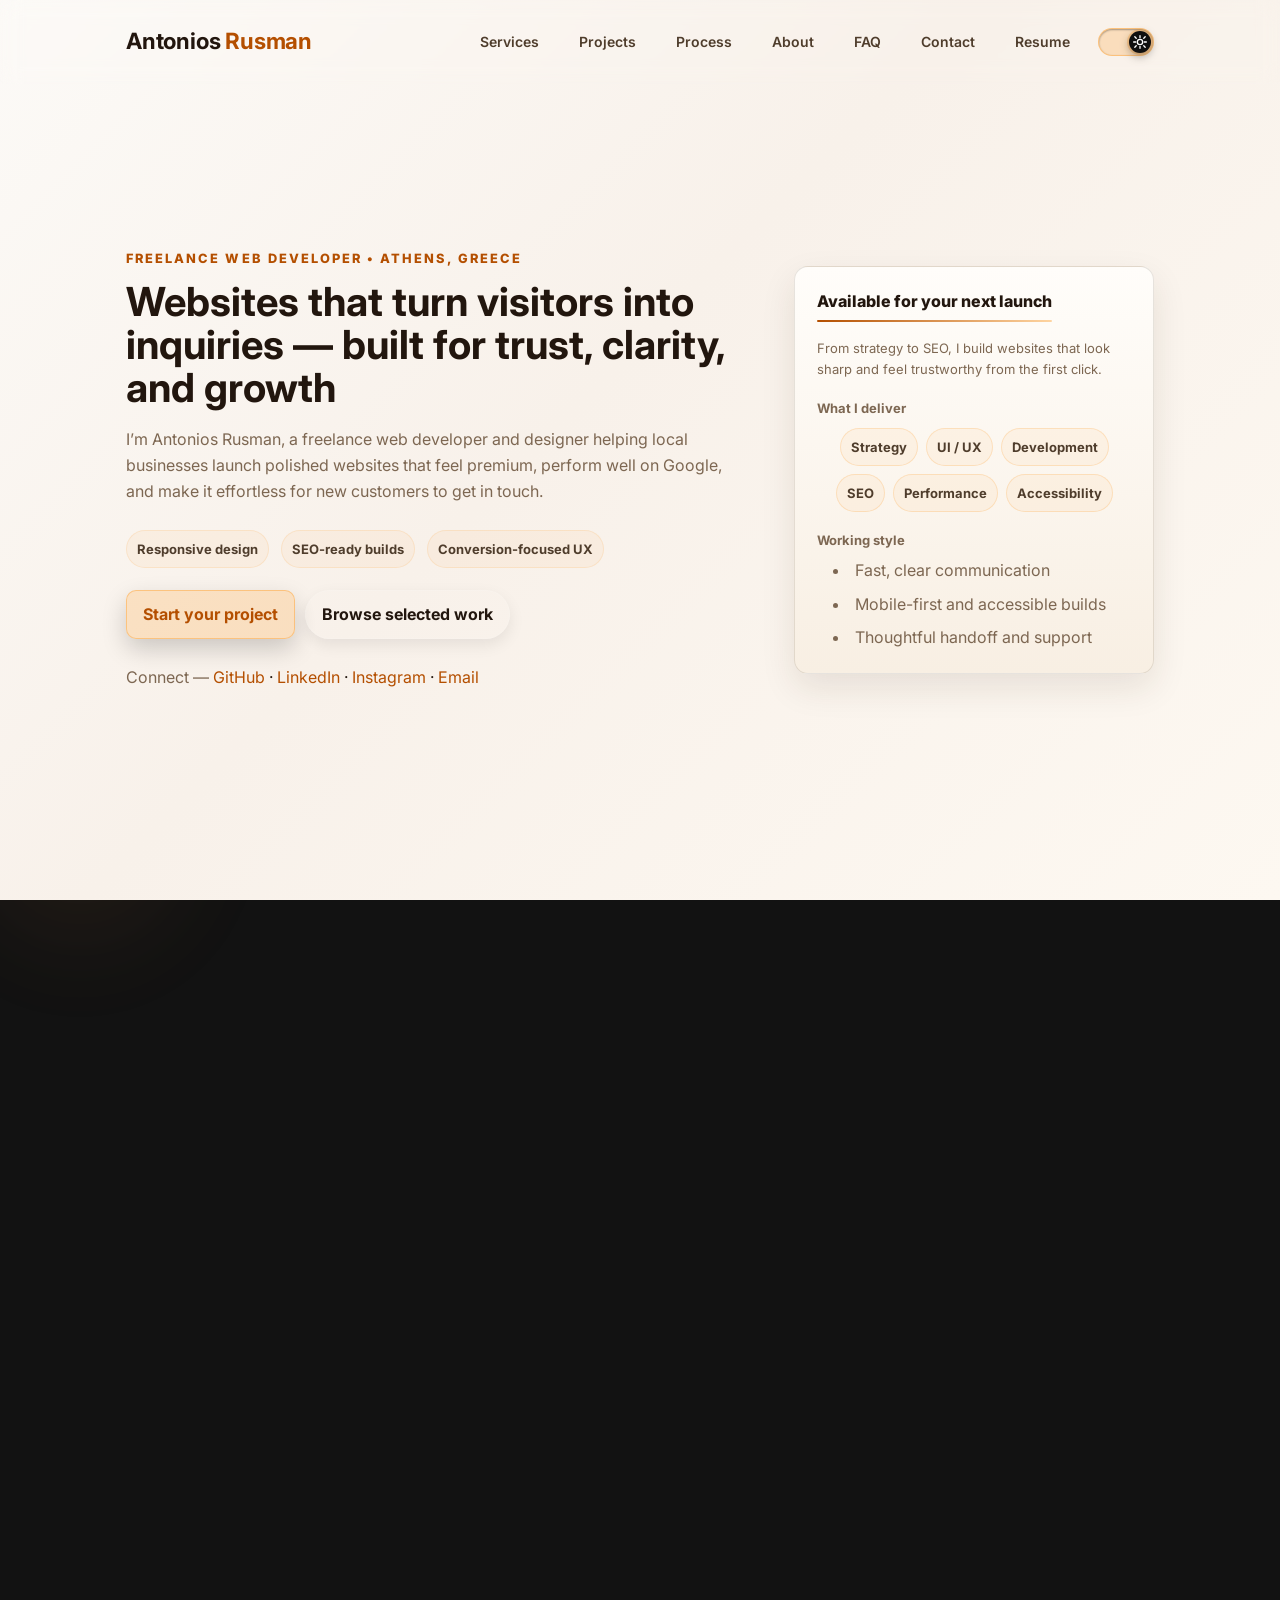
==== commit 5a68fde0: "Update 02/07/2026 05:01" ====
--- a/index.html
+++ b/index.html
@@ -21,7 +21,7 @@
     <link rel="shortcut icon" type="image/png" href="Imgs/favicon-ar.png" />
 
     <!-- Organization Logo for Google Search -->
-    <script type="application/ld+json">
+    <script type="application/ld+json"> 
     {
       "@context": "https://schema.org",
       "@type": "Organization",
@@ -116,6 +116,8 @@
   </head>
 
   <body>
+    <a class="skip-link" href="#main-content">Skip to content</a>
+
     <!-- Header / Navigation -->
     <header>
       <div class="container nav">
@@ -141,8 +143,11 @@
         <nav class="navlinks">
           <label for="nav-toggle" class="nav-close" aria-label="Close menu">&times;</label>
 
+          <a href="#services">Services</a>
           <a href="#projects">Projects</a>
+          <a href="#process">Process</a>
           <a href="#about">About</a>
+          <a href="#faq">FAQ</a>
           <a href="#contact">Contact</a>
           <a href="Pdfs/Rusman-CV.pdf" target="_blank" id="resume-link" rel="noopener">Resume</a>
 
@@ -193,32 +198,33 @@
     </header>
 
     <!-- Main content -->
-    <main class="container">
+    <main class="container" id="main-content">
       <!-- HERO -->
       <section class="hero">
         <div class="hero-grid">
           <!-- Intro / headline -->
           <div class="intro">
+            <p class="eyebrow reveal" data-reveal="up">Freelance web developer • Athens, Greece</p>
             <h1 class="reveal" data-reveal="up">
-              <span id="hero-title" class="name">Websites that turn visitors into leads</span><span class="title-subtitle"> — Freelance Web Developer in Athens</span>
+              <span id="hero-title" class="name">Websites that turn visitors into inquiries</span><span class="title-subtitle"> — built for trust, clarity, and growth</span>
             </h1>
             <p class="lead reveal" data-reveal="up">
-              I help small businesses in Athens and across Greece launch fast, SEO-friendly websites designed to increase inquiries and sales.
+              I’m Antonios Rusman, a freelance web developer and designer helping local businesses launch polished websites that feel premium, perform well on Google, and make it effortless for new customers to get in touch.
             </p>
 
             <!-- Roles / quick skills -->
             <div class="reveal role-group" data-reveal="left" id="roles">
               <div class="role-list">
-                <div class="role">Front-End / Back-End Development</div>
-                <div class="role">UI / UX Design</div>
-                <div class="role">E-commerce</div>
+                <div class="role">Responsive design</div>
+                <div class="role">SEO-ready builds</div>
+                <div class="role">Conversion-focused UX</div>
               </div>
             </div>
 
             <!-- Call to action -->
             <div class="cta reveal" data-reveal="up">
               <a class="btn primary" href="#contact">Start your project</a>
-              <a class="btn" href="#projects">View my work</a>
+              <a class="btn" href="#projects">Browse selected work</a>
             </div>
 
             <!-- Social links -->
@@ -238,29 +244,95 @@
           <aside class="side-card reveal" data-reveal="zoom" data-reveal-delay="120">
             <div class="side-card-header">
               <div class="side-card-header-main">
-                <div class="text-strong">Available for freelance work</div>
+                <div class="text-strong">Available for your next launch</div>
                 <div class="muted small-top-muted">
-                  I help startups and small businesses launch high-performing websites.
+                  From strategy to SEO, I build websites that look sharp and feel trustworthy from the first click.
                 </div>
               </div>
             </div>
 
             <div class="mt-18">
               <div class="text-label">
-                Skills
+                What I deliver
               </div>
               <div class="skills-list">
-                <span class="role">HTML</span>
-                <span class="role">CSS</span>
-                <span class="role">JavaScript</span>
-                <span class="role">Git</span>
-                <span class="role">Bootstrap</span>
-                <span class="role">GitHub</span>
-                <span class="role">Python</span>
-                <span class="role">Node.js</span>
-              </div>
+                <span class="role">Strategy</span>
+                <span class="role">UI / UX</span>
+                <span class="role">Development</span>
+                <span class="role">SEO</span>
+                <span class="role">Performance</span>
+                <span class="role">Accessibility</span>
+              </div>
+            </div>
+
+            <div class="mt-18">
+              <div class="text-label">Working style</div>
+              <ul class="side-card-list">
+                <li>Fast, clear communication</li>
+                <li>Mobile-first and accessible builds</li>
+                <li>Thoughtful handoff and support</li>
+              </ul>
             </div>
           </aside>
+        </div>
+      </section>
+
+      <section class="trust-strip reveal" data-reveal="up" aria-label="Key trust metrics">
+        <div class="trust-card">
+          <strong>15+</strong>
+          <span>Projects launched</span>
+        </div>
+        <div class="trust-card">
+          <strong>24h</strong>
+          <span>Typical response</span>
+        </div>
+        <div class="trust-card">
+          <strong>100%</strong>
+          <span>Mobile-friendly</span>
+        </div>
+        <div class="trust-card">
+          <strong>SEO</strong>
+          <span>Built in from day one</span>
+        </div>
+      </section>
+
+      <section id="services" class="services-section">
+        <div class="section-heading reveal" data-reveal="up">
+          <p class="section-kicker">Services</p>
+          <h2 class="section-title">Support for every stage of your online presence</h2>
+          <p class="section-copy">I help businesses move from a basic web presence to a professional, high-performing platform that feels as credible as the service they offer.</p>
+        </div>
+        <div class="services-grid">
+          <article class="service-card reveal" data-reveal="up">
+            <div class="service-icon" aria-hidden="true">01</div>
+            <h3>Business websites</h3>
+            <p>Clear messaging, polished visuals, and fast pages that build trust at first glance.</p>
+          </article>
+          <article class="service-card reveal" data-reveal="up" data-reveal-delay="80">
+            <div class="service-icon" aria-hidden="true">02</div>
+            <h3>Landing pages</h3>
+            <p>Focused one-page experiences designed to turn more visitors into inquiries.</p>
+          </article>
+          <article class="service-card reveal" data-reveal="up" data-reveal-delay="120">
+            <div class="service-icon" aria-hidden="true">03</div>
+            <h3>Portfolio & brand sites</h3>
+            <p>Professional storytelling for founders, creatives, and agencies who need to stand out.</p>
+          </article>
+          <article class="service-card reveal" data-reveal="up" data-reveal-delay="160">
+            <div class="service-icon" aria-hidden="true">04</div>
+            <h3>SEO optimization</h3>
+            <p>On-page SEO, technical improvements, and structure that help your site get found.</p>
+          </article>
+          <article class="service-card reveal" data-reveal="up" data-reveal-delay="200">
+            <div class="service-icon" aria-hidden="true">05</div>
+            <h3>Performance tuning</h3>
+            <p>Faster load times and smoother interactions for a more premium user experience.</p>
+          </article>
+          <article class="service-card reveal" data-reveal="up" data-reveal-delay="240">
+            <div class="service-icon" aria-hidden="true">06</div>
+            <h3>Website maintenance</h3>
+            <p>Ongoing updates, refinements, and support so your website stays current and effective.</p>
+          </article>
         </div>
       </section>
 
@@ -328,11 +400,11 @@
         <div class="proof-grid reveal" data-reveal="up">
           <article class="proof-card">
             <h3>Recent client outcomes</h3>
-            <p class="muted">Cleaner UX, faster pages, and clearer calls to action that guide users to contact and checkout actions.</p>
+            <p class="muted">Cleaner UX, faster pages, and clearer calls to action that guide users toward contact and conversion.</p>
           </article>
           <article class="proof-card">
             <h3>Transparent process</h3>
-            <p class="muted">Scope, timeline, and weekly updates from kickoff to launch so you always know what is happening.</p>
+            <p class="muted">A clear scope, realistic timeline, and steady communication from kickoff to launch so nothing feels uncertain.</p>
           </article>
           <article class="proof-card">
             <h3>Trusted project types</h3>
@@ -346,23 +418,89 @@
         </div>
       </section>
 
+      <section id="process" class="process-section">
+        <div class="section-heading reveal" data-reveal="up">
+          <p class="section-kicker">Process</p>
+          <h2 class="section-title">A calm, structured way to build a website you can trust</h2>
+          <p class="section-copy">I keep the process simple and collaborative so you know exactly what is happening at every step.</p>
+        </div>
+        <div class="process-grid">
+          <article class="process-card reveal" data-reveal="up">
+            <div class="process-step">1</div>
+            <h3>Discovery</h3>
+            <p>We clarify your goals, audience, and the key actions you want visitors to take.</p>
+          </article>
+          <article class="process-card reveal" data-reveal="up" data-reveal-delay="80">
+            <div class="process-step">2</div>
+            <h3>Planning</h3>
+            <p>I shape the structure, sitemap, and content approach so the site feels focused and intentional.</p>
+          </article>
+          <article class="process-card reveal" data-reveal="up" data-reveal-delay="120">
+            <div class="process-step">3</div>
+            <h3>Design</h3>
+            <p>Visual direction is refined around clarity, hierarchy, and a polished, premium feel.</p>
+          </article>
+          <article class="process-card reveal" data-reveal="up" data-reveal-delay="160">
+            <div class="process-step">4</div>
+            <h3>Development</h3>
+            <p>The build is carried out with modern, responsive code and attention to performance.</p>
+          </article>
+        </div>
+      </section>
+
+      <section id="testimonials" class="testimonials-section">
+        <div class="section-heading reveal" data-reveal="up">
+          <p class="section-kicker">Testimonials</p>
+          <h2 class="section-title">Trusted by founders and small businesses who wanted a stronger online presence</h2>
+          <p class="section-copy">The focus is always on clarity, speed, and making the website feel as professional as the business behind it.</p>
+        </div>
+        <div class="testimonials-grid">
+          <article class="testimonial-card reveal" data-reveal="up">
+            <div class="testimonial-stars" aria-label="Five star review">★★★★★</div>
+            <p>“The whole experience felt thoughtful and professional. The site now feels much more trustworthy and easier for clients to understand.”</p>
+            <div class="testimonial-author">
+              <strong>Maria V.</strong>
+              <span>Founder, Local Services Brand</span>
+            </div>
+          </article>
+          <article class="testimonial-card reveal" data-reveal="up" data-reveal-delay="80">
+            <div class="testimonial-stars" aria-label="Five star review">★★★★★</div>
+            <p>“The new site gave us a stronger first impression and made it much easier for people to get in touch.”</p>
+            <div class="testimonial-author">
+              <strong>Nikos P.</strong>
+              <span>Director, Small Business</span>
+            </div>
+          </article>
+          <article class="testimonial-card reveal" data-reveal="up" data-reveal-delay="120">
+            <div class="testimonial-stars" aria-label="Five star review">★★★★★</div>
+            <p>“Everything felt polished, clear, and genuinely tailored to our needs rather than a generic template.”</p>
+            <div class="testimonial-author">
+              <strong>Eleni K.</strong>
+              <span>Creative Consultant</span>
+            </div>
+          </article>
+        </div>
+      </section>
+
       <!-- ABOUT -->
       <section id="about">
         <h2 class="section-title reveal" data-reveal="left">About</h2>
         <div class="about-grid">
           <div>
             <p class="reveal muted" data-reveal="up">
-              I design and build fast, responsive websites that look great and
-              perform well on Google. I focus on clean UI, strong UX, and
-              results-driven development.
+              I became a developer because I enjoy turning ideas into clean, memorable online experiences. What motivates me most is helping businesses present themselves clearly and confidently, especially when a strong website can make a meaningful difference to growth.
+            </p>
+
+            <p class="reveal muted mt-14" data-reveal="up">
+              My approach is collaborative and practical: I focus on the details that matter most — clarity, trust, speed, and an experience that feels calm and professional from the first scroll.
             </p>
 
             <h3 class="reveal mt-18" data-reveal="left">What I do</h3>
             <ul class="reveal muted" data-reveal="up">
-              <li>Custom responsive websites</li>
-              <li>E-commerce websites that convert</li>
-              <li>Performance and SEO optimization</li>
-              <li>Design to code implementation</li>
+              <li>Design and build modern, conversion-minded websites</li>
+              <li>Create polished interfaces with strong structure and clear messaging</li>
+              <li>Improve SEO, accessibility, and performance without sacrificing style</li>
+              <li>Collaborate closely so the final site feels personal and purposeful</li>
             </ul>
 
             <h3 class="reveal mt-18" data-reveal="left">Tools</h3>
@@ -380,7 +518,7 @@
 
           <aside>
             <div class="me-photo reveal" data-reveal="zoom">
-              <img src="Imgs/Rusman.webp" alt="A photo of Antonios Rusman" loading="lazy" decoding="async" width="360" height="300" />
+              <img src="Imgs/IMG_0299.jpeg" alt="A photo of Antonios Rusman" loading="lazy" decoding="async" width="360" height="300" />
             </div>
 
             <div class="contact-card reveal mt-14" data-reveal="right">
@@ -393,6 +531,32 @@
               </div>
             </div>
           </aside>
+        </div>
+      </section>
+
+      <section id="faq" class="faq-section">
+        <div class="section-heading reveal" data-reveal="up">
+          <p class="section-kicker">FAQ</p>
+          <h2 class="section-title">Straight answers for a smoother project experience</h2>
+          <p class="section-copy">A few of the most common questions I hear before starting a new build.</p>
+        </div>
+        <div class="faq-list">
+          <details class="faq-item reveal" data-reveal="up" open>
+            <summary>How long does a project usually take?</summary>
+            <p>Most projects take between one and four weeks depending on scope, content preparation, and the level of refinement required.</p>
+          </details>
+          <details class="faq-item reveal" data-reveal="up" data-reveal-delay="60">
+            <summary>Can you redesign an existing website?</summary>
+            <p>Yes. I commonly work on redesigns that improve structure, messaging, performance, and conversion clarity without losing the brand identity you already have.</p>
+          </details>
+          <details class="faq-item reveal" data-reveal="up" data-reveal-delay="120">
+            <summary>Do you improve SEO and accessibility?</summary>
+            <p>Absolutely. I build with semantic structure, accessible interactions, and on-page SEO in mind so your site is easier to find and easier to use.</p>
+          </details>
+          <details class="faq-item reveal" data-reveal="up" data-reveal-delay="180">
+            <summary>What happens after launch?</summary>
+            <p>I can also help with ongoing maintenance, updates, and future improvements so the site continues to perform well over time.</p>
+          </details>
         </div>
       </section>
 
@@ -499,13 +663,13 @@
           </div>
 
           <div class="footer-center">
-            <div class="footer-kicker">Navigation</div>
-            <nav class="footer-nav" aria-label="Footer navigation">
-              <a href="#projects">Projects</a>
-              <a href="#about">About</a>
-              <a href="#contact">Contact</a>
-              <a href="Pdfs/Rusman-CV.pdf" target="_blank" rel="noopener">Resume</a>
-            </nav>
+            <div class="footer-legal">
+              <div class="footer-kicker">Legal</div>
+              <nav class="footer-nav" aria-label="Legal pages">
+                <a href="privacy-policy.html">Privacy Policy</a>
+                <a href="terms-of-service.html">Terms of Service</a>
+              </nav>
+            </div>
           </div>
 
           <div class="footer-right" aria-hidden="false">
--- a/styles.css
+++ b/styles.css
@@ -1,10 +1,17 @@
-:root {
-  /* Default palette switched to Halloween (dark) */
+﻿:root {
+  /* Default palette switched back to the warm orange-themed dark background */
   --bg: linear-gradient(135deg, #0b0711 0%, #2a0d0d 50%, #30121a 100%);
-  --panel: rgba(30,18,24,0.6);
-  --muted: #d9c8b7;
-  --accent: #ff8c00; /* orange accent */
-  /* Accent RGB parts for generating semi-transparent variants */
+  --bg-secondary: rgba(255,255,255,0.04);
+  --surface: rgba(255,255,255,0.035);
+  --surface-elevated: rgba(255,255,255,0.055);
+  --card: rgba(255,255,255,0.046);
+  --card-strong: rgba(255,255,255,0.08);
+  --border: rgba(255,255,255,0.13);
+  --border-strong: rgba(255,255,255,0.18);
+  --text-primary: #fdf6ee;
+  --text-secondary: #e1c6ac;
+  --text-muted: #d8b79a;
+  --accent: #ff8c00;
   --accent-r: 255;
   --accent-g: 140;
   --accent-b: 0;
@@ -20,10 +27,22 @@
   --accent-4: rgba(var(--accent-r), var(--accent-g), var(--accent-b), 0.4);
   --accent-6: rgba(var(--accent-r), var(--accent-g), var(--accent-b), 0.6);
   --accent-hover: #ffb86b;
-  --glass: rgba(255,140,0,0.03);
-  --text: #ffeee6;
+  --accent-active: #ff6d00;
+  --accent-glow: rgba(255,140,0,0.24);
+  --secondary-accent: #ffb37d;
+  --secondary-accent-soft: rgba(255,179,125,0.16);
+  --glass: rgba(255,140,0,0.04);
+  --link: #ffd19f;
+  --success: #6fe2a1;
+  --warning: #ffcf66;
+  --error: #ff7d7d;
+  --info: #8fd7ff;
+  --shadow-sm: 0 10px 30px rgba(0,0,0,0.16);
+  --shadow-md: 0 18px 48px rgba(0,0,0,0.24);
+  --text: var(--text-primary);
+  --muted: var(--text-muted);
   --text-strong: #ffffff;
-  --radius: 14px;
+  --radius: 16px;
   --max: 1100px;
   color-scheme: dark;
 }
@@ -36,7 +55,7 @@
 body.season-halloween {
   --bg: linear-gradient(135deg, #0b0711 0%, #2a0d0d 50%, #30121a 100%);
   --panel: rgba(30,18,24,0.6);
-  --muted: #d9c8b7;
+  --muted: #d5b79d;
   --accent: #ff8c00; /* orange accent */
   --glass: rgba(255,140,0,0.04);
   --text: #ffeee6;
@@ -76,12 +95,12 @@
 
 /* Global CTA and brand accent updates */
 .btn.primary {
-  background: var(--accent);
-  color: var(--text-strong);
-  border: 1px solid rgba(var(--accent-r), var(--accent-g), var(--accent-b), 0.14);
+  background: rgba(var(--accent-r), var(--accent-g), var(--accent-b), 0.14);
+  color: var(--accent);
+  border: 1px solid rgba(var(--accent-r), var(--accent-g), var(--accent-b), 0.35);
   padding: 10px 16px;
   border-radius: 10px;
-  box-shadow: 0 6px 18px rgba(11,13,12,0.18);
+  box-shadow: 0 10px 24px rgba(0, 0, 0, 0.18);
 }
 .brand, .intro h1 .name { color: var(--accent); }
 
@@ -91,16 +110,35 @@
 }
 
 .light-theme {
-  /* Light theme: use a near-white subtle gradient */
-  --bg: linear-gradient(135deg, #ffffff 0%, #fbfbfa 45%, #ffffff 100%);
-  --panel: #fffbf9;
-  --muted: #4a3a2a;
+  --bg: linear-gradient(135deg, #fcfaf7 0%, #f8f1ea 45%, #fdf8f1 100%);
+  --bg-secondary: rgba(24,24,24,0.04);
+  --surface: rgba(255,252,247,0.96);
+  --surface-elevated: #fffdfa;
+  --card: #fdf7ef;
+  --card-strong: #ffffff;
+  --border: rgba(63,41,19,0.12);
+  --border-strong: rgba(63,41,19,0.18);
+  --text-primary: #22160e;
+  --text-secondary: #4f3d2c;
+  --text-muted: #7d6752;
   --accent: #b44f00;
-  --accent-hover: #d9882b;
+  --accent-hover: #d57a17;
+  --accent-active: #9d3f00;
+  --accent-glow: rgba(180,79,0,0.16);
+  --secondary-accent: #c97a3a;
+  --secondary-accent-soft: rgba(201,122,58,0.15);
   --glass: rgba(180,80,0,0.04);
-  --text: #1b1b1b;
+  --link: #8b4a0a;
+  --success: #188041;
+  --warning: #a76100;
+  --error: #b12222;
+  --info: #256b95;
+  --shadow-sm: 0 10px 30px rgba(15,15,15,0.08);
+  --shadow-md: 0 18px 48px rgba(15,15,15,0.1);
+  --text: var(--text-primary);
+  --muted: var(--text-muted);
   --text-strong: #000000;
-  --radius: 14px;
+  --radius: 16px;
   --max: 1100px;
   color-scheme: light;
 }
@@ -108,26 +146,49 @@
 /* Common card style for dark theme */
 .side-card,
 .contact-card,
-.me-photo {
-  background: rgba(255,255,255,0.02);
-  backdrop-filter: blur(6px);
-  -webkit-backdrop-filter: blur(6px);
-  border: 1px solid rgba(255,255,255,0.06);
+.me-photo,
+.proof-card,
+.service-card,
+.process-card,
+.testimonial-card,
+.faq-item,
+.trust-card,
+.contact-form-card,
+.contact-info-card,
+.about-grid > div:first-child,
+#about aside,
+.not-found-wrap,
+.carousel-projects .project {
+  background: linear-gradient(180deg, var(--surface-elevated), var(--surface));
+  backdrop-filter: blur(18px);
+  -webkit-backdrop-filter: blur(18px);
+  border: 1px solid var(--border);
   border-radius: var(--radius);
   padding: 20px;
-  transition: background 0.3s ease, border-color 0.3s ease, box-shadow 0.3s ease;
-  box-shadow: 0 6px 18px rgba(0,0,0,0.12);
+  transition: transform 0.25s ease, box-shadow 0.25s ease, border-color 0.25s ease, background-color 0.25s ease;
+  box-shadow: var(--shadow-sm);
 }
 
 /* Light theme card adjustments */
 .light-theme .side-card,
 .light-theme .contact-card,
-.light-theme .me-photo {
-  background: rgba(255,255,255,0.86);
-  backdrop-filter: blur(6px);
-  -webkit-backdrop-filter: blur(6px);
-  border: 1px solid rgba(0,0,0,0.06);
-  color: #0b0d0c; /* dark text on light cards */
+.light-theme .me-photo,
+.light-theme .proof-card,
+.light-theme .service-card,
+.light-theme .process-card,
+.light-theme .testimonial-card,
+.light-theme .faq-item,
+.light-theme .trust-card,
+.light-theme .contact-form-card,
+.light-theme .contact-info-card,
+.light-theme .about-grid > div:first-child,
+.light-theme #about aside,
+.light-theme .not-found-wrap,
+.light-theme .carousel-projects .project {
+  background: linear-gradient(180deg, #fffdfa 0%, #f8efe3 100%);
+  border: 1px solid var(--border);
+  box-shadow: 0 14px 34px rgba(61,39,18,0.1);
+  color: var(--text-primary);
 }
 
 /* Inputs and textarea card style - dark theme */
@@ -199,10 +260,53 @@
   font-family: Inter, system-ui, -apple-system, "Segoe UI", Roboto,
     "Helvetica Neue", Arial;
   color: var(--text);
-  background: var(--bg); /* Solid black background */
+  background: var(--bg);
   scroll-behavior: smooth;
   transition: background-color 0.3s ease, color 0.3s ease;
   overflow-x: hidden;
+  position: relative;
+}
+
+body::before,
+body::after {
+  content: "";
+  position: fixed;
+  pointer-events: none;
+  z-index: -1;
+  filter: blur(40px);
+  opacity: 0.7;
+}
+
+body::before {
+  top: -120px;
+  right: -80px;
+  width: 360px;
+  height: 360px;
+  background: radial-gradient(circle, var(--accent-glow), transparent 70%);
+}
+
+body::after {
+  bottom: -100px;
+  left: -80px;
+  width: 320px;
+  height: 320px;
+  background: radial-gradient(circle, var(--secondary-accent-soft), transparent 70%);
+}
+
+.skip-link {
+  position: absolute;
+  left: 16px;
+  top: -48px;
+  z-index: 1200;
+  padding: 10px 14px;
+  border-radius: 999px;
+  background: var(--accent);
+  color: #050505;
+  font-weight: 700;
+}
+
+.skip-link:focus {
+  top: 16px;
 }
 a {
   color: inherit;
@@ -213,6 +317,15 @@
   max-width: var(--max);
   margin: 0 auto;
   padding: 36px;
+}
+
+main.container {
+  padding-top: 128px;
+}
+
+main#main-content,
+section {
+  scroll-margin-top: 128px;
 }
 
 /* NAV */
@@ -296,21 +409,25 @@
 }
 
 #about .me-photo {
-  height: auto;
+  width: 100%;
+  max-width: 100%;
+  height: 420px;
   margin-top: 0;
   padding: 0;
   border: 0;
   box-shadow: none;
   background: transparent;
+  overflow: hidden;
 }
 
 #about .me-photo img {
   width: 100%;
-  max-width: 280px;
   height: auto;
-  border-radius: 14px;
-  object-fit: cover;
-  margin: 0 auto;
+  max-width: 100%;
+  max-height: 100%;
+  border-radius: 24px;
+  object-fit: contain;
+  margin: 0;
 }
 
 #about aside .contact-card {
@@ -386,17 +503,20 @@
   align-items: center;
 }
 .navlinks a {
-  color: var(--muted);
+  color: var(--text-secondary);
   font-weight: 600;
   font-size: 14px;
   padding: 8px 12px;
-  border-radius: 8px;
+  border-radius: 999px;
   position: relative;
   z-index: 50;
-}
-.navlinks a:hover {
-  background: var(--glass);
-  color: var(--text);
+  transition: color 0.2s ease, background-color 0.2s ease, transform 0.2s ease;
+}
+.navlinks a:hover,
+.navlinks a:focus-visible {
+  background: var(--accent-06);
+  color: var(--text-strong);
+  transform: translateY(-1px);
 }
 
 /* Hamburger menu styles */
@@ -486,6 +606,29 @@
   color: var(--muted);
   margin-top: 18px;
   max-width: 60ch;
+}
+
+.eyebrow {
+  margin: 0 0 10px;
+  color: var(--accent);
+  font-size: 0.8rem;
+  font-weight: 800;
+  letter-spacing: 0.16em;
+  text-transform: uppercase;
+}
+
+.side-card-list {
+  margin: 8px 0 0;
+  padding-left: 12px;
+  color: var(--muted);
+  display: grid;
+  gap: 8px;
+  list-style-position: inside;
+  text-align: left;
+}
+
+.side-card-list li {
+  padding-left: 4px;
 }
 
 /* Fix side-card overlapping */
@@ -577,12 +720,12 @@
 .role {
   font-weight: 700;
   font-size: 13px;
-  color: var(--muted);
+  color: var(--text-secondary);
   display: inline-block;
   padding: 8px 10px;
-  border-radius: 10px;
-  background: transparent;
-  border: 1px solid rgba(255, 255, 255, 0.02);
+  border-radius: 999px;
+  background: var(--accent-05);
+  border: 1px solid var(--accent-12);
   position: relative;
   z-index: 10;
 }
@@ -598,26 +741,72 @@
   align-items: center;
   justify-content: center;
   gap: 10px;
-  padding: 10px 14px;
-  min-height: 44px;
-  border-radius: 10px;
+  padding: 11px 16px;
+  min-height: 46px;
+  border-radius: 999px;
   font-weight: 700;
-  background: transparent;
-  border: 1px solid rgba(255, 255, 255, 0.06);
-  color: var(--muted);
+  background: rgba(255, 255, 255, 0.03);
+  border: 1px solid rgba(255, 255, 255, 0.08);
+  color: var(--text);
   cursor: pointer;
   position: relative;
   z-index: 10;
+  box-shadow: 0 6px 16px rgba(0,0,0,0.08);
 }
 .btn.primary {
-  background: linear-gradient(90deg, var(--accent-12), var(--accent-06));
-  border: 1px solid var(--accent-18);
+  background: rgba(var(--accent-r), var(--accent-g), var(--accent-b), 0.18);
+  border: 1px solid rgba(var(--accent-r), var(--accent-g), var(--accent-b), 0.35);
   color: var(--accent);
+  box-shadow: 0 10px 24px rgba(0, 0, 0, 0.18);
 }
 
 /* PROJECTS */
 section {
-  padding: 80px 0;
+  padding: 84px 0;
+  position: relative;
+}
+
+section:not(.hero):not(.trust-strip)::before {
+  content: "";
+  position: absolute;
+  top: -10px;
+  left: 50%;
+  width: min(90%, 900px);
+  height: 1px;
+  transform: translateX(-50%);
+  background: linear-gradient(90deg, transparent, var(--border), transparent);
+  opacity: 0.9;
+}
+
+.section-heading {
+  max-width: 720px;
+  margin-bottom: 28px;
+}
+
+.legal-section {
+  margin-bottom: 24px;
+}
+
+.legal-section h2 {
+  margin: 0 0 12px;
+  font-size: 1.05rem;
+  color: var(--text);
+}
+
+.section-kicker {
+  margin: 0 0 8px;
+  color: var(--accent);
+  font-size: 12px;
+  font-weight: 800;
+  letter-spacing: 0.16em;
+  text-transform: uppercase;
+}
+
+.section-copy {
+  margin: 10px 0 0;
+  color: var(--muted);
+  font-size: 1rem;
+  line-height: 1.7;
 }
 h2.section-title {
   font-size: 20px;
@@ -630,28 +819,36 @@
   gap: 18px;
 }
 .project {
-  background: linear-gradient(180deg, rgba(255, 255, 255, 0.02), transparent);
+  background: linear-gradient(180deg, var(--surface-elevated), var(--surface));
   padding: 14px;
-  border-radius: 12px;
-  border: 1px solid rgba(255, 255, 255, 0.03);
+  border-radius: 14px;
+  border: 1px solid var(--border);
   position: relative;
   z-index: 1;
-}
-.project .screenshot {
+  box-shadow: var(--shadow-sm);
+  transition: transform 0.25s ease, box-shadow 0.25s ease, border-color 0.25s ease;
+}
+
+.project:hover,
+.service-card:hover,
+.process-card:hover,
+.testimonial-card:hover,
+.faq-item:hover,
+.trust-card:hover {
+  transform: translateY(-3px);
+  border-color: var(--accent-18);
+  box-shadow: var(--shadow-md);
+}
+.project .screenshot,
+.project .screenshot2 {
   height: 250px;
-  border-radius: 8px;
+  border-radius: 10px;
   display: flex;
   align-items: center;
   justify-content: center;
   color: var(--muted);
-}
-.project .screenshot2 {
-  height: 250px;
-  border-radius: 8px;
-  display: flex;
-  align-items: center;
-  justify-content: center;
-  color: var(--muted);
+  background: linear-gradient(135deg, var(--accent-06), transparent 70%);
+  border: 1px solid var(--accent-12);
 }
 .project h3 {
   margin: 12px 0 6px;
@@ -673,26 +870,141 @@
   line-height: 1.45;
 }
 
+/* SERVICES */
+.services-grid,
+.testimonials-grid {
+  display: grid;
+  grid-template-columns: repeat(3, minmax(0, 1fr));
+  gap: 18px;
+}
+
+.process-grid {
+  display: grid;
+  grid-template-columns: repeat(2, minmax(0, 1fr));
+  gap: 18px;
+}
+
+.service-card,
+.process-card,
+.testimonial-card,
+.faq-item {
+  border: 1px solid rgba(255,255,255,0.08);
+  border-radius: 16px;
+  padding: 22px;
+  background: linear-gradient(180deg, rgba(255,255,255,0.025), rgba(255,255,255,0.01));
+  box-shadow: 0 10px 24px rgba(0,0,0,0.12);
+}
+
+.service-card h3,
+.process-card h3,
+.testimonial-card p {
+  margin-top: 0;
+}
+
+.testimonial-card {
+  display: flex;
+  flex-direction: column;
+  min-height: 310px;
+}
+
+.testimonial-card p {
+  margin-bottom: 20px;
+}
+
+.testimonial-author {
+  margin-top: auto;
+}
+
+.service-icon,
+.process-step {
+  width: 44px;
+  height: 44px;
+  display: grid;
+  place-items: center;
+  margin-bottom: 12px;
+  border-radius: 12px;
+  background: rgba(var(--accent-r),var(--accent-g),var(--accent-b),0.12);
+  color: var(--accent);
+  font-weight: 800;
+}
+
+.service-card p,
+.process-card p,
+.testimonial-card p,
+.faq-item p {
+  color: var(--muted);
+  line-height: 1.7;
+}
+
+.testimonial-stars {
+  color: var(--accent);
+  letter-spacing: 0.18em;
+  margin-bottom: 10px;
+}
+
+.testimonial-author {
+  display: flex;
+  flex-direction: column;
+  gap: 4px;
+  margin-top: auto;
+}
+
+.testimonial-author span {
+  color: var(--muted);
+  font-size: 0.95rem;
+}
+
+/* FAQ */
+.faq-list {
+  display: grid;
+  gap: 12px;
+}
+
+.faq-item summary {
+  cursor: pointer;
+  font-weight: 700;
+  color: var(--text-strong);
+}
+
+.faq-item p {
+  margin: 10px 0 0;
+  padding-left: 2px;
+}
+
+.faq-item[open] summary {
+  color: var(--accent);
+}
+
 /* ABOUT */
 .about-grid {
   display: grid;
-  grid-template-columns: 1fr 360px;
+  grid-template-columns: 1fr 420px;
   gap: 30px;
   align-items: start;
   position: relative;
 }
 
 .me-photo {
-  height: 300px;
-  width: auto;
+  width: 100%;
+  max-width: 560px;
+  min-height: 360px;
+  height: auto;
   border-radius: 24px;
   background: linear-gradient(180deg, rgba(255, 255, 255, 0.02), transparent);
   display: flex;
   align-items: center;
   justify-content: center;
   border: 1px solid rgba(255, 255, 255, 0.035);
-  margin: 0 auto; /* Center horizontally in its parent */
+  margin: 0 auto;
   margin-top: -100px;
+  overflow: hidden;
+}
+
+.me-photo img {
+  width: 100%;
+  height: auto;
+  object-fit: contain;
+  border-radius: 24px;
 }
 
 /* CONTACT */
@@ -743,8 +1055,14 @@
   flex-direction: column;
   gap: 0;
   padding: 22px;
-  border: 1px solid rgba(255, 255, 255, 0.07);
-  box-shadow: 0 12px 30px rgba(0, 0, 0, 0.16);
+  border: 1px solid rgba(255, 255, 255, 0.06);
+  background: linear-gradient(180deg, rgba(255, 255, 255, 0.02), rgba(255, 255, 255, 0.01));
+  box-shadow: 0 10px 28px rgba(0, 0, 0, 0.14);
+}
+
+.contact-info-card .muted,
+.contact-info-card .text-medium {
+  color: var(--muted);
 }
 
 .contact-meta {
@@ -757,6 +1075,7 @@
   border-radius: 10px;
   border: 1px solid rgba(var(--accent-r), var(--accent-g), var(--accent-b), 0.16);
   background: rgba(var(--accent-r), var(--accent-g), var(--accent-b), 0.05);
+  text-align: center;
 }
 
 .contact-meta-item .text-label {
@@ -829,6 +1148,42 @@
 .light-theme .contact-chip-list .role {
   border-color: rgba(180, 80, 0, 0.18);
   background: rgba(180, 80, 0, 0.06);
+}
+
+/* TRUST STRIP */
+.trust-strip {
+  display: grid;
+  grid-template-columns: repeat(4, minmax(0, 1fr));
+  gap: 18px;
+  margin-top: 22px;
+  margin-bottom: 18px;
+}
+
+.trust-card {
+  display: flex;
+  flex-direction: column;
+  justify-content: center;
+  min-height: 150px;
+  border: 1px solid rgba(255,255,255,0.1);
+  border-radius: 18px;
+  padding: 24px 20px;
+  background: linear-gradient(180deg, rgba(255,255,255,0.035), rgba(255,255,255,0.01));
+  box-shadow: 0 12px 30px rgba(0,0,0,0.14);
+}
+
+.trust-card strong {
+  display: block;
+  font-size: 1.5rem;
+  color: var(--text-strong);
+  margin-bottom: 8px;
+  line-height: 1.05;
+}
+
+.trust-card span {
+  display: block;
+  color: var(--muted);
+  font-size: 0.95rem;
+  line-height: 1.7;
 }
 
 /* PROOF */
@@ -1041,6 +1396,22 @@
   transform: scaleX(1);
 }
 
+.footer-legal {
+  margin-top: 0;
+}
+
+.footer-legal .footer-nav {
+  display: flex;
+  gap: 18px;
+  align-items: center;
+  justify-content: center;
+  margin-top: 0;
+}
+
+.footer-center {
+  padding-top: 0;
+}
+
 /* Right: social icons */
 .footer-right .social {
   display: flex;
@@ -1227,7 +1598,8 @@
 input:focus-visible,
 textarea:focus-visible {
   outline: 2px solid var(--accent);
-  outline-offset: 2px;
+  outline-offset: 3px;
+  border-radius: 8px;
 }
 
 /* UTIL */
@@ -1378,6 +1750,16 @@
 
 /* Responsive */
 @media (max-width: 980px) {
+  .trust-strip {
+    grid-template-columns: repeat(2, minmax(0, 1fr));
+  }
+
+  .services-grid,
+  .process-grid,
+  .testimonials-grid {
+    grid-template-columns: repeat(2, minmax(0, 1fr));
+  }
+
   .hero {
     text-align: center;
     padding-top: 18px;
@@ -1491,10 +1873,11 @@
     box-sizing: border-box;
   }
   .me-photo {
-    width: 80vw !important;
-    max-width: 80vw !important;
+    width: 100% !important;
+    max-width: 100% !important;
     margin-left: auto !important;
     margin-right: auto !important;
+    height: 320px !important;
     border-radius: 18px !important;
     padding-left: 0 !important;
     padding-right: 0 !important;
@@ -1502,6 +1885,13 @@
     justify-content: center !important;
     align-items: center !important;
     margin-top: 0px;
+  }
+
+  #about .me-photo img {
+    width: 100% !important;
+    height: auto !important;
+    object-fit: contain !important;
+    border-radius: 18px !important;
   }
 
   .side-card {
@@ -1519,6 +1909,10 @@
   section {
     padding: 92px 0;
   }
+  .trust-strip,
+  .services-grid,
+  .process-grid,
+  .testimonials-grid,
   .projects-grid {
     grid-template-columns: 1fr;
   }
@@ -1773,9 +2167,11 @@
 }
 
 .me-photo img {
-  width: 220px;
+  width: 100%;
   height: auto;
-  border-radius: 8px; /* optional rounded corners */
+  max-height: 100%;
+  object-fit: contain;
+  border-radius: 24px;
 }
 
 .screenshot img {
@@ -2049,23 +2445,19 @@
 
 /* Hover effect for normal buttons */
 .btn:hover {
-  background: rgba(255, 255, 255, 0.06);
+  background: rgba(255, 255, 255, 0.08);
   color: var(--text);
   transform: translateY(-2px);
-  box-shadow: 0 4px 10px rgba(0, 0, 0, 0.2);
+  box-shadow: 0 8px 18px rgba(0, 0, 0, 0.12);
 }
 
 /* Hover effect for primary buttons (accent) */
 .btn.primary:hover {
-  background: linear-gradient(
-    90deg,
-    var(--accent-3),
-    var(--accent-15)
-  );
-  border-color: var(--accent-4);
-  color: var(--text);
+  background: var(--accent-hover);
+  border-color: rgba(var(--accent-r), var(--accent-g), var(--accent-b), 0.35);
+  color: #140a03;
   transform: translateY(-2px);
-  box-shadow: 0 4px 12px var(--accent-3);
+  box-shadow: 0 12px 28px rgba(0, 0, 0, 0.22);
 }
 
 /* Optional: small press effect */
@@ -2080,11 +2472,25 @@
   max-width: 1100px;
   margin: 0 auto;
   text-align: center;
-  overflow: visible;
+  overflow: visible !important;
 }
 
 .carousel-viewport {
-  overflow: hidden;
+  overflow: hidden !important;
+  position: relative;
+}
+
+.carousel-projects,
+.carousel-projects .project {
+  overflow: visible !important;
+}
+
+.carousel-projects .project {
+  z-index: 1;
+}
+
+.carousel-projects .project:hover {
+  z-index: 2;
 }
 
 /* Carousel projects wrapper */
@@ -2164,13 +2570,13 @@
   color: var(--text);
   border-radius: 12px;
   box-shadow: 0 2px 12px rgba(0, 0, 0, 0.07);
-  padding: 24px 18px;
+  padding: 24px 18px 32px;
   transition: transform 0.4s, box-shadow 0.4s;
   display: flex;
   flex-direction: column;
   justify-content: space-between;
   height: auto;
-  min-height: 430px;
+  min-height: 0;
 }
 
 /* Keep the image and text organized */
--- a/styles.css
+++ b/styles.css
@@ -1,10 +1,17 @@
-:root {
-  /* Default palette switched to Halloween (dark) */
+﻿:root {
+  /* Default palette switched back to the warm orange-themed dark background */
   --bg: linear-gradient(135deg, #0b0711 0%, #2a0d0d 50%, #30121a 100%);
-  --panel: rgba(30,18,24,0.6);
-  --muted: #d9c8b7;
-  --accent: #ff8c00; /* orange accent */
-  /* Accent RGB parts for generating semi-transparent variants */
+  --bg-secondary: rgba(255,255,255,0.04);
+  --surface: rgba(255,255,255,0.035);
+  --surface-elevated: rgba(255,255,255,0.055);
+  --card: rgba(255,255,255,0.046);
+  --card-strong: rgba(255,255,255,0.08);
+  --border: rgba(255,255,255,0.13);
+  --border-strong: rgba(255,255,255,0.18);
+  --text-primary: #fdf6ee;
+  --text-secondary: #e1c6ac;
+  --text-muted: #d8b79a;
+  --accent: #ff8c00;
   --accent-r: 255;
   --accent-g: 140;
   --accent-b: 0;
@@ -20,10 +27,22 @@
   --accent-4: rgba(var(--accent-r), var(--accent-g), var(--accent-b), 0.4);
   --accent-6: rgba(var(--accent-r), var(--accent-g), var(--accent-b), 0.6);
   --accent-hover: #ffb86b;
-  --glass: rgba(255,140,0,0.03);
-  --text: #ffeee6;
+  --accent-active: #ff6d00;
+  --accent-glow: rgba(255,140,0,0.24);
+  --secondary-accent: #ffb37d;
+  --secondary-accent-soft: rgba(255,179,125,0.16);
+  --glass: rgba(255,140,0,0.04);
+  --link: #ffd19f;
+  --success: #6fe2a1;
+  --warning: #ffcf66;
+  --error: #ff7d7d;
+  --info: #8fd7ff;
+  --shadow-sm: 0 10px 30px rgba(0,0,0,0.16);
+  --shadow-md: 0 18px 48px rgba(0,0,0,0.24);
+  --text: var(--text-primary);
+  --muted: var(--text-muted);
   --text-strong: #ffffff;
-  --radius: 14px;
+  --radius: 16px;
   --max: 1100px;
   color-scheme: dark;
 }
@@ -36,7 +55,7 @@
 body.season-halloween {
   --bg: linear-gradient(135deg, #0b0711 0%, #2a0d0d 50%, #30121a 100%);
   --panel: rgba(30,18,24,0.6);
-  --muted: #d9c8b7;
+  --muted: #d5b79d;
   --accent: #ff8c00; /* orange accent */
   --glass: rgba(255,140,0,0.04);
   --text: #ffeee6;
@@ -76,12 +95,12 @@
 
 /* Global CTA and brand accent updates */
 .btn.primary {
-  background: var(--accent);
-  color: var(--text-strong);
-  border: 1px solid rgba(var(--accent-r), var(--accent-g), var(--accent-b), 0.14);
+  background: rgba(var(--accent-r), var(--accent-g), var(--accent-b), 0.14);
+  color: var(--accent);
+  border: 1px solid rgba(var(--accent-r), var(--accent-g), var(--accent-b), 0.35);
   padding: 10px 16px;
   border-radius: 10px;
-  box-shadow: 0 6px 18px rgba(11,13,12,0.18);
+  box-shadow: 0 10px 24px rgba(0, 0, 0, 0.18);
 }
 .brand, .intro h1 .name { color: var(--accent); }
 
@@ -91,16 +110,35 @@
 }
 
 .light-theme {
-  /* Light theme: use a near-white subtle gradient */
-  --bg: linear-gradient(135deg, #ffffff 0%, #fbfbfa 45%, #ffffff 100%);
-  --panel: #fffbf9;
-  --muted: #4a3a2a;
+  --bg: linear-gradient(135deg, #fcfaf7 0%, #f8f1ea 45%, #fdf8f1 100%);
+  --bg-secondary: rgba(24,24,24,0.04);
+  --surface: rgba(255,252,247,0.96);
+  --surface-elevated: #fffdfa;
+  --card: #fdf7ef;
+  --card-strong: #ffffff;
+  --border: rgba(63,41,19,0.12);
+  --border-strong: rgba(63,41,19,0.18);
+  --text-primary: #22160e;
+  --text-secondary: #4f3d2c;
+  --text-muted: #7d6752;
   --accent: #b44f00;
-  --accent-hover: #d9882b;
+  --accent-hover: #d57a17;
+  --accent-active: #9d3f00;
+  --accent-glow: rgba(180,79,0,0.16);
+  --secondary-accent: #c97a3a;
+  --secondary-accent-soft: rgba(201,122,58,0.15);
   --glass: rgba(180,80,0,0.04);
-  --text: #1b1b1b;
+  --link: #8b4a0a;
+  --success: #188041;
+  --warning: #a76100;
+  --error: #b12222;
+  --info: #256b95;
+  --shadow-sm: 0 10px 30px rgba(15,15,15,0.08);
+  --shadow-md: 0 18px 48px rgba(15,15,15,0.1);
+  --text: var(--text-primary);
+  --muted: var(--text-muted);
   --text-strong: #000000;
-  --radius: 14px;
+  --radius: 16px;
   --max: 1100px;
   color-scheme: light;
 }
@@ -108,26 +146,49 @@
 /* Common card style for dark theme */
 .side-card,
 .contact-card,
-.me-photo {
-  background: rgba(255,255,255,0.02);
-  backdrop-filter: blur(6px);
-  -webkit-backdrop-filter: blur(6px);
-  border: 1px solid rgba(255,255,255,0.06);
+.me-photo,
+.proof-card,
+.service-card,
+.process-card,
+.testimonial-card,
+.faq-item,
+.trust-card,
+.contact-form-card,
+.contact-info-card,
+.about-grid > div:first-child,
+#about aside,
+.not-found-wrap,
+.carousel-projects .project {
+  background: linear-gradient(180deg, var(--surface-elevated), var(--surface));
+  backdrop-filter: blur(18px);
+  -webkit-backdrop-filter: blur(18px);
+  border: 1px solid var(--border);
   border-radius: var(--radius);
   padding: 20px;
-  transition: background 0.3s ease, border-color 0.3s ease, box-shadow 0.3s ease;
-  box-shadow: 0 6px 18px rgba(0,0,0,0.12);
+  transition: transform 0.25s ease, box-shadow 0.25s ease, border-color 0.25s ease, background-color 0.25s ease;
+  box-shadow: var(--shadow-sm);
 }
 
 /* Light theme card adjustments */
 .light-theme .side-card,
 .light-theme .contact-card,
-.light-theme .me-photo {
-  background: rgba(255,255,255,0.86);
-  backdrop-filter: blur(6px);
-  -webkit-backdrop-filter: blur(6px);
-  border: 1px solid rgba(0,0,0,0.06);
-  color: #0b0d0c; /* dark text on light cards */
+.light-theme .me-photo,
+.light-theme .proof-card,
+.light-theme .service-card,
+.light-theme .process-card,
+.light-theme .testimonial-card,
+.light-theme .faq-item,
+.light-theme .trust-card,
+.light-theme .contact-form-card,
+.light-theme .contact-info-card,
+.light-theme .about-grid > div:first-child,
+.light-theme #about aside,
+.light-theme .not-found-wrap,
+.light-theme .carousel-projects .project {
+  background: linear-gradient(180deg, #fffdfa 0%, #f8efe3 100%);
+  border: 1px solid var(--border);
+  box-shadow: 0 14px 34px rgba(61,39,18,0.1);
+  color: var(--text-primary);
 }
 
 /* Inputs and textarea card style - dark theme */
@@ -199,10 +260,53 @@
   font-family: Inter, system-ui, -apple-system, "Segoe UI", Roboto,
     "Helvetica Neue", Arial;
   color: var(--text);
-  background: var(--bg); /* Solid black background */
+  background: var(--bg);
   scroll-behavior: smooth;
   transition: background-color 0.3s ease, color 0.3s ease;
   overflow-x: hidden;
+  position: relative;
+}
+
+body::before,
+body::after {
+  content: "";
+  position: fixed;
+  pointer-events: none;
+  z-index: -1;
+  filter: blur(40px);
+  opacity: 0.7;
+}
+
+body::before {
+  top: -120px;
+  right: -80px;
+  width: 360px;
+  height: 360px;
+  background: radial-gradient(circle, var(--accent-glow), transparent 70%);
+}
+
+body::after {
+  bottom: -100px;
+  left: -80px;
+  width: 320px;
+  height: 320px;
+  background: radial-gradient(circle, var(--secondary-accent-soft), transparent 70%);
+}
+
+.skip-link {
+  position: absolute;
+  left: 16px;
+  top: -48px;
+  z-index: 1200;
+  padding: 10px 14px;
+  border-radius: 999px;
+  background: var(--accent);
+  color: #050505;
+  font-weight: 700;
+}
+
+.skip-link:focus {
+  top: 16px;
 }
 a {
   color: inherit;
@@ -213,6 +317,15 @@
   max-width: var(--max);
   margin: 0 auto;
   padding: 36px;
+}
+
+main.container {
+  padding-top: 128px;
+}
+
+main#main-content,
+section {
+  scroll-margin-top: 128px;
 }
 
 /* NAV */
@@ -296,21 +409,25 @@
 }
 
 #about .me-photo {
-  height: auto;
+  width: 100%;
+  max-width: 100%;
+  height: 420px;
   margin-top: 0;
   padding: 0;
   border: 0;
   box-shadow: none;
   background: transparent;
+  overflow: hidden;
 }
 
 #about .me-photo img {
   width: 100%;
-  max-width: 280px;
   height: auto;
-  border-radius: 14px;
-  object-fit: cover;
-  margin: 0 auto;
+  max-width: 100%;
+  max-height: 100%;
+  border-radius: 24px;
+  object-fit: contain;
+  margin: 0;
 }
 
 #about aside .contact-card {
@@ -386,17 +503,20 @@
   align-items: center;
 }
 .navlinks a {
-  color: var(--muted);
+  color: var(--text-secondary);
   font-weight: 600;
   font-size: 14px;
   padding: 8px 12px;
-  border-radius: 8px;
+  border-radius: 999px;
   position: relative;
   z-index: 50;
-}
-.navlinks a:hover {
-  background: var(--glass);
-  color: var(--text);
+  transition: color 0.2s ease, background-color 0.2s ease, transform 0.2s ease;
+}
+.navlinks a:hover,
+.navlinks a:focus-visible {
+  background: var(--accent-06);
+  color: var(--text-strong);
+  transform: translateY(-1px);
 }
 
 /* Hamburger menu styles */
@@ -486,6 +606,29 @@
   color: var(--muted);
   margin-top: 18px;
   max-width: 60ch;
+}
+
+.eyebrow {
+  margin: 0 0 10px;
+  color: var(--accent);
+  font-size: 0.8rem;
+  font-weight: 800;
+  letter-spacing: 0.16em;
+  text-transform: uppercase;
+}
+
+.side-card-list {
+  margin: 8px 0 0;
+  padding-left: 12px;
+  color: var(--muted);
+  display: grid;
+  gap: 8px;
+  list-style-position: inside;
+  text-align: left;
+}
+
+.side-card-list li {
+  padding-left: 4px;
 }
 
 /* Fix side-card overlapping */
@@ -577,12 +720,12 @@
 .role {
   font-weight: 700;
   font-size: 13px;
-  color: var(--muted);
+  color: var(--text-secondary);
   display: inline-block;
   padding: 8px 10px;
-  border-radius: 10px;
-  background: transparent;
-  border: 1px solid rgba(255, 255, 255, 0.02);
+  border-radius: 999px;
+  background: var(--accent-05);
+  border: 1px solid var(--accent-12);
   position: relative;
   z-index: 10;
 }
@@ -598,26 +741,72 @@
   align-items: center;
   justify-content: center;
   gap: 10px;
-  padding: 10px 14px;
-  min-height: 44px;
-  border-radius: 10px;
+  padding: 11px 16px;
+  min-height: 46px;
+  border-radius: 999px;
   font-weight: 700;
-  background: transparent;
-  border: 1px solid rgba(255, 255, 255, 0.06);
-  color: var(--muted);
+  background: rgba(255, 255, 255, 0.03);
+  border: 1px solid rgba(255, 255, 255, 0.08);
+  color: var(--text);
   cursor: pointer;
   position: relative;
   z-index: 10;
+  box-shadow: 0 6px 16px rgba(0,0,0,0.08);
 }
 .btn.primary {
-  background: linear-gradient(90deg, var(--accent-12), var(--accent-06));
-  border: 1px solid var(--accent-18);
+  background: rgba(var(--accent-r), var(--accent-g), var(--accent-b), 0.18);
+  border: 1px solid rgba(var(--accent-r), var(--accent-g), var(--accent-b), 0.35);
   color: var(--accent);
+  box-shadow: 0 10px 24px rgba(0, 0, 0, 0.18);
 }
 
 /* PROJECTS */
 section {
-  padding: 80px 0;
+  padding: 84px 0;
+  position: relative;
+}
+
+section:not(.hero):not(.trust-strip)::before {
+  content: "";
+  position: absolute;
+  top: -10px;
+  left: 50%;
+  width: min(90%, 900px);
+  height: 1px;
+  transform: translateX(-50%);
+  background: linear-gradient(90deg, transparent, var(--border), transparent);
+  opacity: 0.9;
+}
+
+.section-heading {
+  max-width: 720px;
+  margin-bottom: 28px;
+}
+
+.legal-section {
+  margin-bottom: 24px;
+}
+
+.legal-section h2 {
+  margin: 0 0 12px;
+  font-size: 1.05rem;
+  color: var(--text);
+}
+
+.section-kicker {
+  margin: 0 0 8px;
+  color: var(--accent);
+  font-size: 12px;
+  font-weight: 800;
+  letter-spacing: 0.16em;
+  text-transform: uppercase;
+}
+
+.section-copy {
+  margin: 10px 0 0;
+  color: var(--muted);
+  font-size: 1rem;
+  line-height: 1.7;
 }
 h2.section-title {
   font-size: 20px;
@@ -630,28 +819,36 @@
   gap: 18px;
 }
 .project {
-  background: linear-gradient(180deg, rgba(255, 255, 255, 0.02), transparent);
+  background: linear-gradient(180deg, var(--surface-elevated), var(--surface));
   padding: 14px;
-  border-radius: 12px;
-  border: 1px solid rgba(255, 255, 255, 0.03);
+  border-radius: 14px;
+  border: 1px solid var(--border);
   position: relative;
   z-index: 1;
-}
-.project .screenshot {
+  box-shadow: var(--shadow-sm);
+  transition: transform 0.25s ease, box-shadow 0.25s ease, border-color 0.25s ease;
+}
+
+.project:hover,
+.service-card:hover,
+.process-card:hover,
+.testimonial-card:hover,
+.faq-item:hover,
+.trust-card:hover {
+  transform: translateY(-3px);
+  border-color: var(--accent-18);
+  box-shadow: var(--shadow-md);
+}
+.project .screenshot,
+.project .screenshot2 {
   height: 250px;
-  border-radius: 8px;
+  border-radius: 10px;
   display: flex;
   align-items: center;
   justify-content: center;
   color: var(--muted);
-}
-.project .screenshot2 {
-  height: 250px;
-  border-radius: 8px;
-  display: flex;
-  align-items: center;
-  justify-content: center;
-  color: var(--muted);
+  background: linear-gradient(135deg, var(--accent-06), transparent 70%);
+  border: 1px solid var(--accent-12);
 }
 .project h3 {
   margin: 12px 0 6px;
@@ -673,26 +870,141 @@
   line-height: 1.45;
 }
 
+/* SERVICES */
+.services-grid,
+.testimonials-grid {
+  display: grid;
+  grid-template-columns: repeat(3, minmax(0, 1fr));
+  gap: 18px;
+}
+
+.process-grid {
+  display: grid;
+  grid-template-columns: repeat(2, minmax(0, 1fr));
+  gap: 18px;
+}
+
+.service-card,
+.process-card,
+.testimonial-card,
+.faq-item {
+  border: 1px solid rgba(255,255,255,0.08);
+  border-radius: 16px;
+  padding: 22px;
+  background: linear-gradient(180deg, rgba(255,255,255,0.025), rgba(255,255,255,0.01));
+  box-shadow: 0 10px 24px rgba(0,0,0,0.12);
+}
+
+.service-card h3,
+.process-card h3,
+.testimonial-card p {
+  margin-top: 0;
+}
+
+.testimonial-card {
+  display: flex;
+  flex-direction: column;
+  min-height: 310px;
+}
+
+.testimonial-card p {
+  margin-bottom: 20px;
+}
+
+.testimonial-author {
+  margin-top: auto;
+}
+
+.service-icon,
+.process-step {
+  width: 44px;
+  height: 44px;
+  display: grid;
+  place-items: center;
+  margin-bottom: 12px;
+  border-radius: 12px;
+  background: rgba(var(--accent-r),var(--accent-g),var(--accent-b),0.12);
+  color: var(--accent);
+  font-weight: 800;
+}
+
+.service-card p,
+.process-card p,
+.testimonial-card p,
+.faq-item p {
+  color: var(--muted);
+  line-height: 1.7;
+}
+
+.testimonial-stars {
+  color: var(--accent);
+  letter-spacing: 0.18em;
+  margin-bottom: 10px;
+}
+
+.testimonial-author {
+  display: flex;
+  flex-direction: column;
+  gap: 4px;
+  margin-top: auto;
+}
+
+.testimonial-author span {
+  color: var(--muted);
+  font-size: 0.95rem;
+}
+
+/* FAQ */
+.faq-list {
+  display: grid;
+  gap: 12px;
+}
+
+.faq-item summary {
+  cursor: pointer;
+  font-weight: 700;
+  color: var(--text-strong);
+}
+
+.faq-item p {
+  margin: 10px 0 0;
+  padding-left: 2px;
+}
+
+.faq-item[open] summary {
+  color: var(--accent);
+}
+
 /* ABOUT */
 .about-grid {
   display: grid;
-  grid-template-columns: 1fr 360px;
+  grid-template-columns: 1fr 420px;
   gap: 30px;
   align-items: start;
   position: relative;
 }
 
 .me-photo {
-  height: 300px;
-  width: auto;
+  width: 100%;
+  max-width: 560px;
+  min-height: 360px;
+  height: auto;
   border-radius: 24px;
   background: linear-gradient(180deg, rgba(255, 255, 255, 0.02), transparent);
   display: flex;
   align-items: center;
   justify-content: center;
   border: 1px solid rgba(255, 255, 255, 0.035);
-  margin: 0 auto; /* Center horizontally in its parent */
+  margin: 0 auto;
   margin-top: -100px;
+  overflow: hidden;
+}
+
+.me-photo img {
+  width: 100%;
+  height: auto;
+  object-fit: contain;
+  border-radius: 24px;
 }
 
 /* CONTACT */
@@ -743,8 +1055,14 @@
   flex-direction: column;
   gap: 0;
   padding: 22px;
-  border: 1px solid rgba(255, 255, 255, 0.07);
-  box-shadow: 0 12px 30px rgba(0, 0, 0, 0.16);
+  border: 1px solid rgba(255, 255, 255, 0.06);
+  background: linear-gradient(180deg, rgba(255, 255, 255, 0.02), rgba(255, 255, 255, 0.01));
+  box-shadow: 0 10px 28px rgba(0, 0, 0, 0.14);
+}
+
+.contact-info-card .muted,
+.contact-info-card .text-medium {
+  color: var(--muted);
 }
 
 .contact-meta {
@@ -757,6 +1075,7 @@
   border-radius: 10px;
   border: 1px solid rgba(var(--accent-r), var(--accent-g), var(--accent-b), 0.16);
   background: rgba(var(--accent-r), var(--accent-g), var(--accent-b), 0.05);
+  text-align: center;
 }
 
 .contact-meta-item .text-label {
@@ -829,6 +1148,42 @@
 .light-theme .contact-chip-list .role {
   border-color: rgba(180, 80, 0, 0.18);
   background: rgba(180, 80, 0, 0.06);
+}
+
+/* TRUST STRIP */
+.trust-strip {
+  display: grid;
+  grid-template-columns: repeat(4, minmax(0, 1fr));
+  gap: 18px;
+  margin-top: 22px;
+  margin-bottom: 18px;
+}
+
+.trust-card {
+  display: flex;
+  flex-direction: column;
+  justify-content: center;
+  min-height: 150px;
+  border: 1px solid rgba(255,255,255,0.1);
+  border-radius: 18px;
+  padding: 24px 20px;
+  background: linear-gradient(180deg, rgba(255,255,255,0.035), rgba(255,255,255,0.01));
+  box-shadow: 0 12px 30px rgba(0,0,0,0.14);
+}
+
+.trust-card strong {
+  display: block;
+  font-size: 1.5rem;
+  color: var(--text-strong);
+  margin-bottom: 8px;
+  line-height: 1.05;
+}
+
+.trust-card span {
+  display: block;
+  color: var(--muted);
+  font-size: 0.95rem;
+  line-height: 1.7;
 }
 
 /* PROOF */
@@ -1041,6 +1396,22 @@
   transform: scaleX(1);
 }
 
+.footer-legal {
+  margin-top: 0;
+}
+
+.footer-legal .footer-nav {
+  display: flex;
+  gap: 18px;
+  align-items: center;
+  justify-content: center;
+  margin-top: 0;
+}
+
+.footer-center {
+  padding-top: 0;
+}
+
 /* Right: social icons */
 .footer-right .social {
   display: flex;
@@ -1227,7 +1598,8 @@
 input:focus-visible,
 textarea:focus-visible {
   outline: 2px solid var(--accent);
-  outline-offset: 2px;
+  outline-offset: 3px;
+  border-radius: 8px;
 }
 
 /* UTIL */
@@ -1378,6 +1750,16 @@
 
 /* Responsive */
 @media (max-width: 980px) {
+  .trust-strip {
+    grid-template-columns: repeat(2, minmax(0, 1fr));
+  }
+
+  .services-grid,
+  .process-grid,
+  .testimonials-grid {
+    grid-template-columns: repeat(2, minmax(0, 1fr));
+  }
+
   .hero {
     text-align: center;
     padding-top: 18px;
@@ -1491,10 +1873,11 @@
     box-sizing: border-box;
   }
   .me-photo {
-    width: 80vw !important;
-    max-width: 80vw !important;
+    width: 100% !important;
+    max-width: 100% !important;
     margin-left: auto !important;
     margin-right: auto !important;
+    height: 320px !important;
     border-radius: 18px !important;
     padding-left: 0 !important;
     padding-right: 0 !important;
@@ -1502,6 +1885,13 @@
     justify-content: center !important;
     align-items: center !important;
     margin-top: 0px;
+  }
+
+  #about .me-photo img {
+    width: 100% !important;
+    height: auto !important;
+    object-fit: contain !important;
+    border-radius: 18px !important;
   }
 
   .side-card {
@@ -1519,6 +1909,10 @@
   section {
     padding: 92px 0;
   }
+  .trust-strip,
+  .services-grid,
+  .process-grid,
+  .testimonials-grid,
   .projects-grid {
     grid-template-columns: 1fr;
   }
@@ -1773,9 +2167,11 @@
 }
 
 .me-photo img {
-  width: 220px;
+  width: 100%;
   height: auto;
-  border-radius: 8px; /* optional rounded corners */
+  max-height: 100%;
+  object-fit: contain;
+  border-radius: 24px;
 }
 
 .screenshot img {
@@ -2049,23 +2445,19 @@
 
 /* Hover effect for normal buttons */
 .btn:hover {
-  background: rgba(255, 255, 255, 0.06);
+  background: rgba(255, 255, 255, 0.08);
   color: var(--text);
   transform: translateY(-2px);
-  box-shadow: 0 4px 10px rgba(0, 0, 0, 0.2);
+  box-shadow: 0 8px 18px rgba(0, 0, 0, 0.12);
 }
 
 /* Hover effect for primary buttons (accent) */
 .btn.primary:hover {
-  background: linear-gradient(
-    90deg,
-    var(--accent-3),
-    var(--accent-15)
-  );
-  border-color: var(--accent-4);
-  color: var(--text);
+  background: var(--accent-hover);
+  border-color: rgba(var(--accent-r), var(--accent-g), var(--accent-b), 0.35);
+  color: #140a03;
   transform: translateY(-2px);
-  box-shadow: 0 4px 12px var(--accent-3);
+  box-shadow: 0 12px 28px rgba(0, 0, 0, 0.22);
 }
 
 /* Optional: small press effect */
@@ -2080,11 +2472,25 @@
   max-width: 1100px;
   margin: 0 auto;
   text-align: center;
-  overflow: visible;
+  overflow: visible !important;
 }
 
 .carousel-viewport {
-  overflow: hidden;
+  overflow: hidden !important;
+  position: relative;
+}
+
+.carousel-projects,
+.carousel-projects .project {
+  overflow: visible !important;
+}
+
+.carousel-projects .project {
+  z-index: 1;
+}
+
+.carousel-projects .project:hover {
+  z-index: 2;
 }
 
 /* Carousel projects wrapper */
@@ -2164,13 +2570,13 @@
   color: var(--text);
   border-radius: 12px;
   box-shadow: 0 2px 12px rgba(0, 0, 0, 0.07);
-  padding: 24px 18px;
+  padding: 24px 18px 32px;
   transition: transform 0.4s, box-shadow 0.4s;
   display: flex;
   flex-direction: column;
   justify-content: space-between;
   height: auto;
-  min-height: 430px;
+  min-height: 0;
 }
 
 /* Keep the image and text organized */
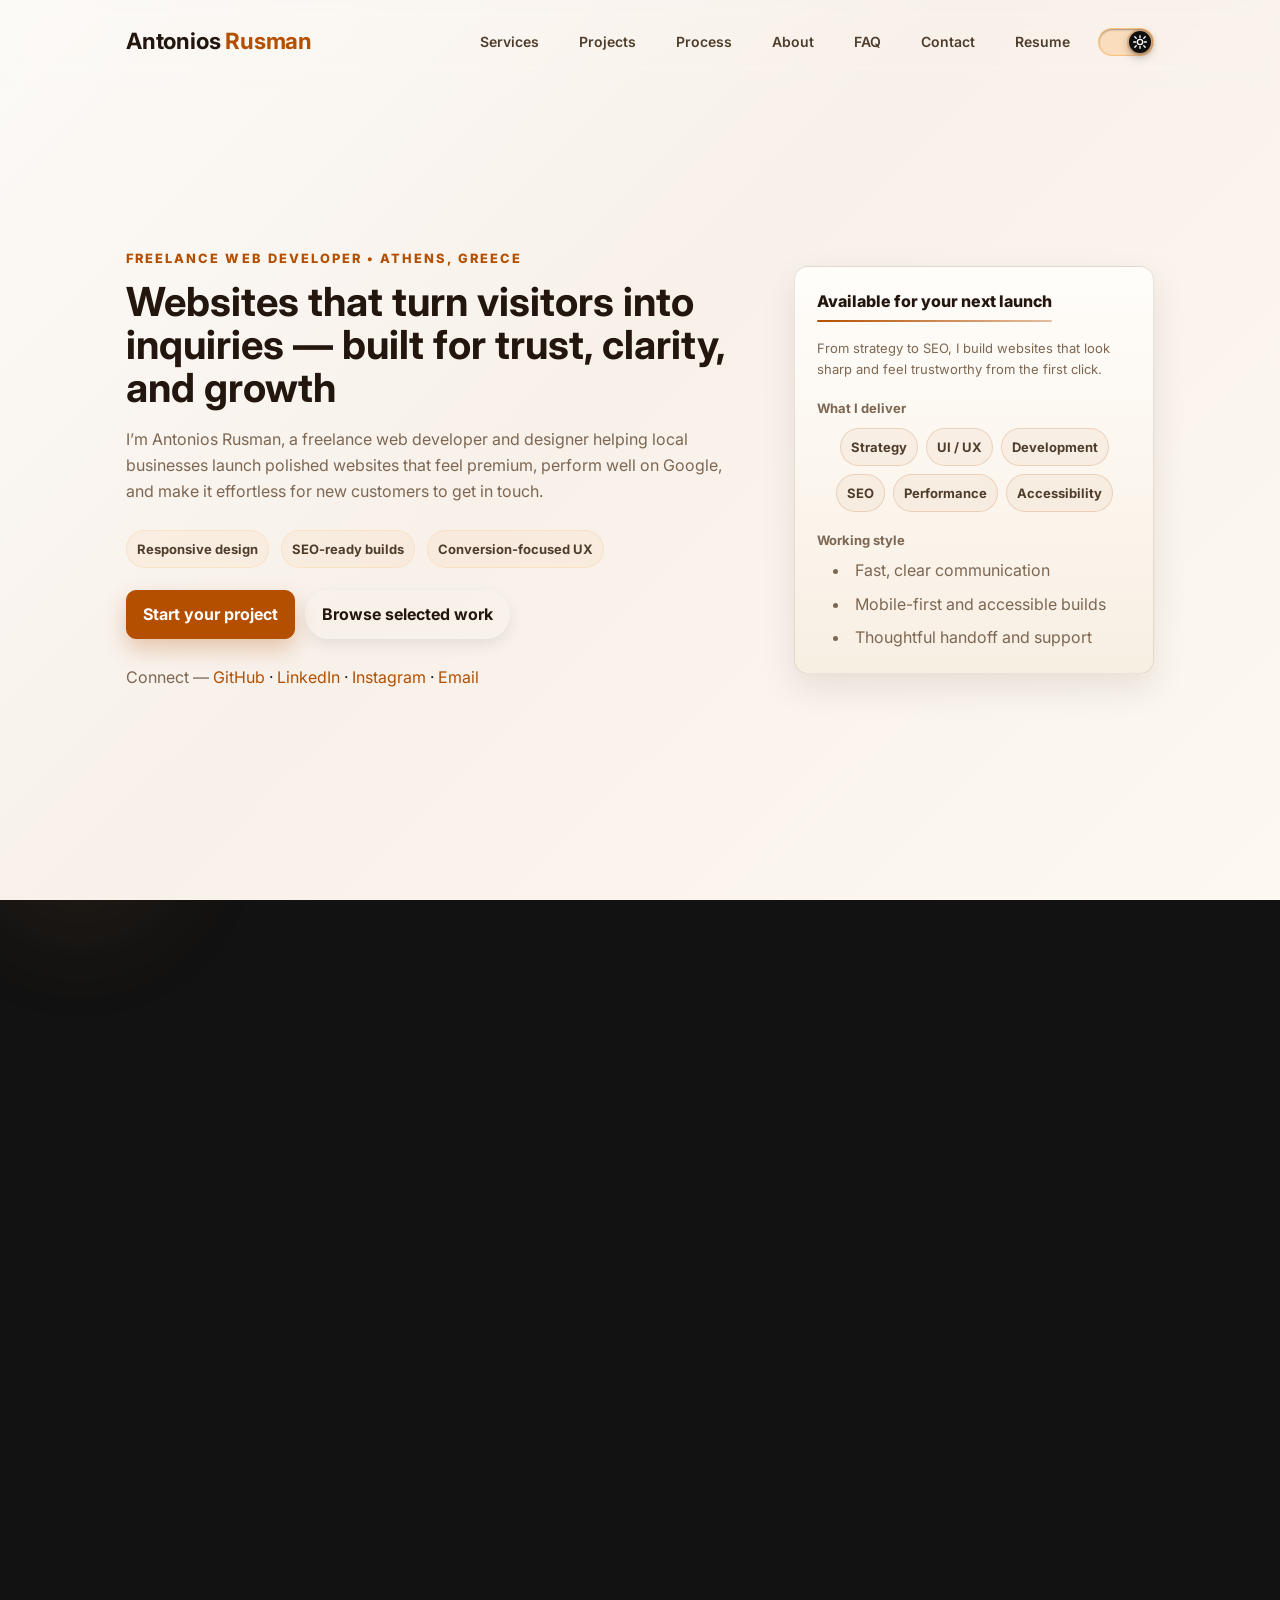
==== commit 5a75df29: "Update 02/07/2026 17:22" ====
--- a/index.html
+++ b/index.html
@@ -16,9 +16,8 @@
     />
 
     <!-- Favicon -->
-    <link rel="icon" type="image/png" href="Imgs/favicon-ar.png" />
     <link rel="icon" type="image/x-icon" href="Imgs/favicon.ico" />
-    <link rel="shortcut icon" type="image/png" href="Imgs/favicon-ar.png" />
+    <link rel="shortcut icon" href="Imgs/favicon.ico" />
 
     <!-- Organization Logo for Google Search -->
     <script type="application/ld+json"> 
@@ -34,10 +33,11 @@
     <link rel="preconnect" href="https://fonts.googleapis.com" />
     <link rel="preconnect" href="https://fonts.gstatic.com" crossorigin />
     <link
-      href="https://fonts.googleapis.com/css2?family=Inter:wght@300;400;600;700;800&display=swap"
+      href="https://fonts.googleapis.com/css2?family=Inter:wght@400;500;600;700;800&display=swap"
       rel="stylesheet"
     />
 
+    <link rel="preload" as="image" href="Imgs/IMG_0299.webp" type="image/webp">
 
     <!-- Preload main stylesheet for faster rendering -->
     <link rel="preload" href="styles.css" as="style" onload="this.onload=null;this.rel='stylesheet'">
@@ -518,7 +518,10 @@
 
           <aside>
             <div class="me-photo reveal" data-reveal="zoom">
-              <img src="Imgs/IMG_0299.jpeg" alt="A photo of Antonios Rusman" loading="lazy" decoding="async" width="360" height="300" />
+              <picture>
+                <source type="image/webp" srcset="Imgs/IMG_0299.webp">
+                <img src="Imgs/IMG_0299.jpeg" alt="A photo of Antonios Rusman" decoding="async" width="360" height="300" fetchpriority="high">
+              </picture>
             </div>
 
             <div class="contact-card reveal mt-14" data-reveal="right">
--- a/styles.css
+++ b/styles.css
@@ -10,7 +10,7 @@
   --border-strong: rgba(255,255,255,0.18);
   --text-primary: #fdf6ee;
   --text-secondary: #e1c6ac;
-  --text-muted: #d8b79a;
+  --text-muted: #efe0b6;
   --accent: #ff8c00;
   --accent-r: 255;
   --accent-g: 140;
@@ -26,6 +26,7 @@
   --accent-35: rgba(var(--accent-r), var(--accent-g), var(--accent-b), 0.35);
   --accent-4: rgba(var(--accent-r), var(--accent-g), var(--accent-b), 0.4);
   --accent-6: rgba(var(--accent-r), var(--accent-g), var(--accent-b), 0.6);
+  --neon-hover-delay: 0.02s;
   --accent-hover: #ffb86b;
   --accent-active: #ff6d00;
   --accent-glow: rgba(255,140,0,0.24);
@@ -102,6 +103,18 @@
   border-radius: 10px;
   box-shadow: 0 10px 24px rgba(0, 0, 0, 0.18);
 }
+.light-theme .btn.primary {
+  background: var(--accent);
+  color: #fff;
+  border: 1px solid var(--accent);
+  box-shadow: 0 10px 22px rgba(var(--accent-r), var(--accent-g), var(--accent-b), 0.28);
+}
+.light-theme .btn.primary:hover {
+  background: var(--accent-hover);
+  color: #140a03;
+  border-color: rgba(var(--accent-r), var(--accent-g), var(--accent-b), 0.35);
+  box-shadow: 0 14px 26px rgba(var(--accent-r), var(--accent-g), var(--accent-b), 0.35);
+}
 .brand, .intro h1 .name { color: var(--accent); }
 
 @keyframes hfloat {
@@ -122,6 +135,9 @@
   --text-secondary: #4f3d2c;
   --text-muted: #7d6752;
   --accent: #b44f00;
+  --accent-r: 180;
+  --accent-g: 79;
+  --accent-b: 0;
   --accent-hover: #d57a17;
   --accent-active: #9d3f00;
   --accent-glow: rgba(180,79,0,0.16);
@@ -165,7 +181,7 @@
   border: 1px solid var(--border);
   border-radius: var(--radius);
   padding: 20px;
-  transition: transform 0.25s ease, box-shadow 0.25s ease, border-color 0.25s ease, background-color 0.25s ease;
+  transition: transform 0.25s ease, background-color 0.25s ease, border-color 0.35s ease var(--neon-hover-delay), box-shadow 0.35s ease var(--neon-hover-delay);
   box-shadow: var(--shadow-sm);
 }
 
@@ -826,18 +842,19 @@
   position: relative;
   z-index: 1;
   box-shadow: var(--shadow-sm);
-  transition: transform 0.25s ease, box-shadow 0.25s ease, border-color 0.25s ease;
+  transition: transform 0.25s ease, border-color 0.35s ease var(--neon-hover-delay), box-shadow 0.35s ease var(--neon-hover-delay);
 }
 
 .project:hover,
+.proof-card:hover,
 .service-card:hover,
 .process-card:hover,
 .testimonial-card:hover,
 .faq-item:hover,
 .trust-card:hover {
-  transform: translateY(-3px);
-  border-color: var(--accent-18);
-  box-shadow: var(--shadow-md);
+  transform: translateY(-4px);
+  border-color: rgba(var(--accent-r), var(--accent-g), var(--accent-b), 0.7);
+  box-shadow: 0 0 0 2px rgba(var(--accent-r), var(--accent-g), var(--accent-b), 0.25);
 }
 .project .screenshot,
 .project .screenshot2 {
@@ -1022,32 +1039,23 @@
   border: 1px solid rgba(255, 255, 255, 0.06);
   background: linear-gradient(180deg, rgba(255, 255, 255, 0.02), rgba(255, 255, 255, 0.01));
   box-shadow: 0 10px 28px rgba(0, 0, 0, 0.14);
-}
-
-.contact-form-card form {
-  margin-top: 14px;
-  display: grid;
-  gap: 10px;
-}
-
-.contact-form-card label {
-  margin-bottom: 2px;
-}
-
-.contact-form-card input,
-.contact-form-card textarea {
-  border: 1px solid rgba(255, 255, 255, 0.08);
-  background: rgba(255, 255, 255, 0.01);
-}
-
-.contact-form-card textarea {
-  min-height: 120px;
-  resize: vertical;
-}
-
-.contact-form-card .submit {
-  margin-top: 4px;
-  justify-self: start;
+   color: var(--text-primary);
+ }
+
+ .contact-form-card form {
+   margin-top: 14px;
+   display: grid;
+   gap: 10px;
+ }
+
+ .contact-form-card label {
+   margin-bottom: 2px;
+   color: var(--text-primary);
+}
+
+.contact-form-card > p,
+.contact-form-card .trust-line {
+  color: var(--text-primary);
 }
 
 .contact-info-card {
@@ -1060,9 +1068,12 @@
   box-shadow: 0 10px 28px rgba(0, 0, 0, 0.14);
 }
 
-.contact-info-card .muted,
-.contact-info-card .text-medium {
-  color: var(--muted);
+.contact-info-card .muted {
+   color: var(--muted);
+ }
+
+ .contact-info-card .text-medium {
+   color: var(--text-primary);
 }
 
 .contact-meta {
@@ -1251,6 +1262,27 @@
 .light-theme .proof-chips .role {
   border-color: rgba(180, 80, 0, 0.18);
   background: rgba(180, 80, 0, 0.06);
+}
+
+/* Shared delayed neon hover for section cards */
+.proof-card,
+.service-card,
+.process-card,
+.testimonial-card,
+.faq-item,
+.trust-card {
+  transition: transform 0.25s ease, background-color 0.25s ease, border-color 0.35s ease var(--neon-hover-delay), box-shadow 0.35s ease var(--neon-hover-delay);
+}
+
+.proof-card:hover,
+.service-card:hover,
+.process-card:hover,
+.testimonial-card:hover,
+.faq-item:hover,
+.trust-card:hover {
+  transform: translateY(-4px);
+  border-color: rgba(var(--accent-r), var(--accent-g), var(--accent-b), 0.7);
+  box-shadow: 0 0 0 2px rgba(var(--accent-r), var(--accent-g), var(--accent-b), 0.25);
 }
 
 .hp-field {
@@ -2131,7 +2163,7 @@
 .contact-chip-list .role:hover::before {
   opacity: 0;
   animation: chipBorderLoad 0.7s ease-out forwards;
-  transition-delay: 0.7s;
+  transition-delay: var(--neon-hover-delay);
 }
 
 .role:hover::after,
@@ -2139,7 +2171,7 @@
 .proof-chips .role:hover::after,
 .contact-chip-list .role:hover::after {
   opacity: 1;
-  transition-delay: 0.7s;
+  transition-delay: var(--neon-hover-delay);
 }
 
 @media (prefers-reduced-motion: reduce) {
@@ -2306,7 +2338,7 @@
   border-radius: 12px;
   box-shadow: 0 2px 12px rgba(0, 0, 0, 0.07);
   padding: 24px 18px;
-  transition: transform 0.4s, box-shadow 0.4s;
+  transition: transform 0.4s, border-color 0.35s ease var(--neon-hover-delay), box-shadow 0.35s ease var(--neon-hover-delay);
 }
 
 /* Keep the image and text organized */
@@ -2361,7 +2393,8 @@
 
 .carousel-projects .project:hover {
   transform: translateY(-8px);
-  box-shadow: 0 8px 24px rgba(0, 0, 0, 0.12);
+  border-color: rgba(var(--accent-r), var(--accent-g), var(--accent-b), 0.7);
+  box-shadow: 0 0 0 2px rgba(var(--accent-r), var(--accent-g), var(--accent-b), 0.25);
 }
 
 .carousel-projects p {
@@ -2440,7 +2473,7 @@
 
 /* Base transition for all buttons */
 .btn {
-  transition: all 0.25s ease;
+  transition: transform 0.25s ease, background 0.25s ease, color 0.25s ease, border-color 0.35s ease 0.12s, box-shadow 0.35s ease 0.12s;
 }
 
 /* Hover effect for normal buttons */
@@ -2478,6 +2511,8 @@
 .carousel-viewport {
   overflow: hidden !important;
   position: relative;
+  padding: 10px;
+  margin: -10px;
 }
 
 .carousel-projects,
@@ -2571,7 +2606,7 @@
   border-radius: 12px;
   box-shadow: 0 2px 12px rgba(0, 0, 0, 0.07);
   padding: 24px 18px 32px;
-  transition: transform 0.4s, box-shadow 0.4s;
+  transition: transform 0.4s, border-color 0.35s ease var(--neon-hover-delay), box-shadow 0.35s ease var(--neon-hover-delay);
   display: flex;
   flex-direction: column;
   justify-content: space-between;
@@ -2636,7 +2671,8 @@
 
 .carousel-projects .project:hover {
   transform: translateY(-8px);
-  box-shadow: 0 8px 24px rgba(0, 0, 0, 0.12);
+  border-color: rgba(var(--accent-r), var(--accent-g), var(--accent-b), 0.7);
+  box-shadow: 0 0 0 2px rgba(var(--accent-r), var(--accent-g), var(--accent-b), 0.25);
 }
 
 /* On smaller screens, use a slightly smaller height */
@@ -3162,4 +3198,36 @@
   .light-theme .nav-overlay {
     background: rgba(0, 0, 0, 0.2);
   }
+}
+
+/* Final delayed neon hover overrides */
+.proof-card,
+.service-card,
+.process-card,
+.testimonial-card,
+.faq-item,
+.trust-card,
+.project,
+.carousel-projects .project {
+  transition: transform 0.25s ease, background-color 0.25s ease, border-color 0.28s ease var(--neon-hover-delay), box-shadow 0.28s ease var(--neon-hover-delay) !important;
+}
+
+.proof-card:hover,
+.service-card:hover,
+.process-card:hover,
+.testimonial-card:hover,
+.faq-item:hover,
+.trust-card:hover,
+.project:hover,
+.carousel-projects .project:hover {
+  border-color: rgba(var(--accent-r), var(--accent-g), var(--accent-b), 0.7) !important;
+  box-shadow: 0 0 0 2px rgba(var(--accent-r), var(--accent-g), var(--accent-b), 0.25) !important;
+}
+
+.carousel-projects .project:hover {
+  box-shadow: inset 0 0 0 2px rgba(var(--accent-r), var(--accent-g), var(--accent-b), 0.45) !important;
+}
+
+.btn {
+  transition: transform 0.25s ease, background 0.25s ease, color 0.25s ease, border-color 0.28s ease var(--neon-hover-delay), box-shadow 0.28s ease var(--neon-hover-delay) !important;
 }
--- a/styles.css
+++ b/styles.css
@@ -10,7 +10,7 @@
   --border-strong: rgba(255,255,255,0.18);
   --text-primary: #fdf6ee;
   --text-secondary: #e1c6ac;
-  --text-muted: #d8b79a;
+  --text-muted: #efe0b6;
   --accent: #ff8c00;
   --accent-r: 255;
   --accent-g: 140;
@@ -26,6 +26,7 @@
   --accent-35: rgba(var(--accent-r), var(--accent-g), var(--accent-b), 0.35);
   --accent-4: rgba(var(--accent-r), var(--accent-g), var(--accent-b), 0.4);
   --accent-6: rgba(var(--accent-r), var(--accent-g), var(--accent-b), 0.6);
+  --neon-hover-delay: 0.02s;
   --accent-hover: #ffb86b;
   --accent-active: #ff6d00;
   --accent-glow: rgba(255,140,0,0.24);
@@ -102,6 +103,18 @@
   border-radius: 10px;
   box-shadow: 0 10px 24px rgba(0, 0, 0, 0.18);
 }
+.light-theme .btn.primary {
+  background: var(--accent);
+  color: #fff;
+  border: 1px solid var(--accent);
+  box-shadow: 0 10px 22px rgba(var(--accent-r), var(--accent-g), var(--accent-b), 0.28);
+}
+.light-theme .btn.primary:hover {
+  background: var(--accent-hover);
+  color: #140a03;
+  border-color: rgba(var(--accent-r), var(--accent-g), var(--accent-b), 0.35);
+  box-shadow: 0 14px 26px rgba(var(--accent-r), var(--accent-g), var(--accent-b), 0.35);
+}
 .brand, .intro h1 .name { color: var(--accent); }
 
 @keyframes hfloat {
@@ -122,6 +135,9 @@
   --text-secondary: #4f3d2c;
   --text-muted: #7d6752;
   --accent: #b44f00;
+  --accent-r: 180;
+  --accent-g: 79;
+  --accent-b: 0;
   --accent-hover: #d57a17;
   --accent-active: #9d3f00;
   --accent-glow: rgba(180,79,0,0.16);
@@ -165,7 +181,7 @@
   border: 1px solid var(--border);
   border-radius: var(--radius);
   padding: 20px;
-  transition: transform 0.25s ease, box-shadow 0.25s ease, border-color 0.25s ease, background-color 0.25s ease;
+  transition: transform 0.25s ease, background-color 0.25s ease, border-color 0.35s ease var(--neon-hover-delay), box-shadow 0.35s ease var(--neon-hover-delay);
   box-shadow: var(--shadow-sm);
 }
 
@@ -826,18 +842,19 @@
   position: relative;
   z-index: 1;
   box-shadow: var(--shadow-sm);
-  transition: transform 0.25s ease, box-shadow 0.25s ease, border-color 0.25s ease;
+  transition: transform 0.25s ease, border-color 0.35s ease var(--neon-hover-delay), box-shadow 0.35s ease var(--neon-hover-delay);
 }
 
 .project:hover,
+.proof-card:hover,
 .service-card:hover,
 .process-card:hover,
 .testimonial-card:hover,
 .faq-item:hover,
 .trust-card:hover {
-  transform: translateY(-3px);
-  border-color: var(--accent-18);
-  box-shadow: var(--shadow-md);
+  transform: translateY(-4px);
+  border-color: rgba(var(--accent-r), var(--accent-g), var(--accent-b), 0.7);
+  box-shadow: 0 0 0 2px rgba(var(--accent-r), var(--accent-g), var(--accent-b), 0.25);
 }
 .project .screenshot,
 .project .screenshot2 {
@@ -1022,32 +1039,23 @@
   border: 1px solid rgba(255, 255, 255, 0.06);
   background: linear-gradient(180deg, rgba(255, 255, 255, 0.02), rgba(255, 255, 255, 0.01));
   box-shadow: 0 10px 28px rgba(0, 0, 0, 0.14);
-}
-
-.contact-form-card form {
-  margin-top: 14px;
-  display: grid;
-  gap: 10px;
-}
-
-.contact-form-card label {
-  margin-bottom: 2px;
-}
-
-.contact-form-card input,
-.contact-form-card textarea {
-  border: 1px solid rgba(255, 255, 255, 0.08);
-  background: rgba(255, 255, 255, 0.01);
-}
-
-.contact-form-card textarea {
-  min-height: 120px;
-  resize: vertical;
-}
-
-.contact-form-card .submit {
-  margin-top: 4px;
-  justify-self: start;
+   color: var(--text-primary);
+ }
+
+ .contact-form-card form {
+   margin-top: 14px;
+   display: grid;
+   gap: 10px;
+ }
+
+ .contact-form-card label {
+   margin-bottom: 2px;
+   color: var(--text-primary);
+}
+
+.contact-form-card > p,
+.contact-form-card .trust-line {
+  color: var(--text-primary);
 }
 
 .contact-info-card {
@@ -1060,9 +1068,12 @@
   box-shadow: 0 10px 28px rgba(0, 0, 0, 0.14);
 }
 
-.contact-info-card .muted,
-.contact-info-card .text-medium {
-  color: var(--muted);
+.contact-info-card .muted {
+   color: var(--muted);
+ }
+
+ .contact-info-card .text-medium {
+   color: var(--text-primary);
 }
 
 .contact-meta {
@@ -1251,6 +1262,27 @@
 .light-theme .proof-chips .role {
   border-color: rgba(180, 80, 0, 0.18);
   background: rgba(180, 80, 0, 0.06);
+}
+
+/* Shared delayed neon hover for section cards */
+.proof-card,
+.service-card,
+.process-card,
+.testimonial-card,
+.faq-item,
+.trust-card {
+  transition: transform 0.25s ease, background-color 0.25s ease, border-color 0.35s ease var(--neon-hover-delay), box-shadow 0.35s ease var(--neon-hover-delay);
+}
+
+.proof-card:hover,
+.service-card:hover,
+.process-card:hover,
+.testimonial-card:hover,
+.faq-item:hover,
+.trust-card:hover {
+  transform: translateY(-4px);
+  border-color: rgba(var(--accent-r), var(--accent-g), var(--accent-b), 0.7);
+  box-shadow: 0 0 0 2px rgba(var(--accent-r), var(--accent-g), var(--accent-b), 0.25);
 }
 
 .hp-field {
@@ -2131,7 +2163,7 @@
 .contact-chip-list .role:hover::before {
   opacity: 0;
   animation: chipBorderLoad 0.7s ease-out forwards;
-  transition-delay: 0.7s;
+  transition-delay: var(--neon-hover-delay);
 }
 
 .role:hover::after,
@@ -2139,7 +2171,7 @@
 .proof-chips .role:hover::after,
 .contact-chip-list .role:hover::after {
   opacity: 1;
-  transition-delay: 0.7s;
+  transition-delay: var(--neon-hover-delay);
 }
 
 @media (prefers-reduced-motion: reduce) {
@@ -2306,7 +2338,7 @@
   border-radius: 12px;
   box-shadow: 0 2px 12px rgba(0, 0, 0, 0.07);
   padding: 24px 18px;
-  transition: transform 0.4s, box-shadow 0.4s;
+  transition: transform 0.4s, border-color 0.35s ease var(--neon-hover-delay), box-shadow 0.35s ease var(--neon-hover-delay);
 }
 
 /* Keep the image and text organized */
@@ -2361,7 +2393,8 @@
 
 .carousel-projects .project:hover {
   transform: translateY(-8px);
-  box-shadow: 0 8px 24px rgba(0, 0, 0, 0.12);
+  border-color: rgba(var(--accent-r), var(--accent-g), var(--accent-b), 0.7);
+  box-shadow: 0 0 0 2px rgba(var(--accent-r), var(--accent-g), var(--accent-b), 0.25);
 }
 
 .carousel-projects p {
@@ -2440,7 +2473,7 @@
 
 /* Base transition for all buttons */
 .btn {
-  transition: all 0.25s ease;
+  transition: transform 0.25s ease, background 0.25s ease, color 0.25s ease, border-color 0.35s ease 0.12s, box-shadow 0.35s ease 0.12s;
 }
 
 /* Hover effect for normal buttons */
@@ -2478,6 +2511,8 @@
 .carousel-viewport {
   overflow: hidden !important;
   position: relative;
+  padding: 10px;
+  margin: -10px;
 }
 
 .carousel-projects,
@@ -2571,7 +2606,7 @@
   border-radius: 12px;
   box-shadow: 0 2px 12px rgba(0, 0, 0, 0.07);
   padding: 24px 18px 32px;
-  transition: transform 0.4s, box-shadow 0.4s;
+  transition: transform 0.4s, border-color 0.35s ease var(--neon-hover-delay), box-shadow 0.35s ease var(--neon-hover-delay);
   display: flex;
   flex-direction: column;
   justify-content: space-between;
@@ -2636,7 +2671,8 @@
 
 .carousel-projects .project:hover {
   transform: translateY(-8px);
-  box-shadow: 0 8px 24px rgba(0, 0, 0, 0.12);
+  border-color: rgba(var(--accent-r), var(--accent-g), var(--accent-b), 0.7);
+  box-shadow: 0 0 0 2px rgba(var(--accent-r), var(--accent-g), var(--accent-b), 0.25);
 }
 
 /* On smaller screens, use a slightly smaller height */
@@ -3162,4 +3198,36 @@
   .light-theme .nav-overlay {
     background: rgba(0, 0, 0, 0.2);
   }
+}
+
+/* Final delayed neon hover overrides */
+.proof-card,
+.service-card,
+.process-card,
+.testimonial-card,
+.faq-item,
+.trust-card,
+.project,
+.carousel-projects .project {
+  transition: transform 0.25s ease, background-color 0.25s ease, border-color 0.28s ease var(--neon-hover-delay), box-shadow 0.28s ease var(--neon-hover-delay) !important;
+}
+
+.proof-card:hover,
+.service-card:hover,
+.process-card:hover,
+.testimonial-card:hover,
+.faq-item:hover,
+.trust-card:hover,
+.project:hover,
+.carousel-projects .project:hover {
+  border-color: rgba(var(--accent-r), var(--accent-g), var(--accent-b), 0.7) !important;
+  box-shadow: 0 0 0 2px rgba(var(--accent-r), var(--accent-g), var(--accent-b), 0.25) !important;
+}
+
+.carousel-projects .project:hover {
+  box-shadow: inset 0 0 0 2px rgba(var(--accent-r), var(--accent-g), var(--accent-b), 0.45) !important;
+}
+
+.btn {
+  transition: transform 0.25s ease, background 0.25s ease, color 0.25s ease, border-color 0.28s ease var(--neon-hover-delay), box-shadow 0.28s ease var(--neon-hover-delay) !important;
 }
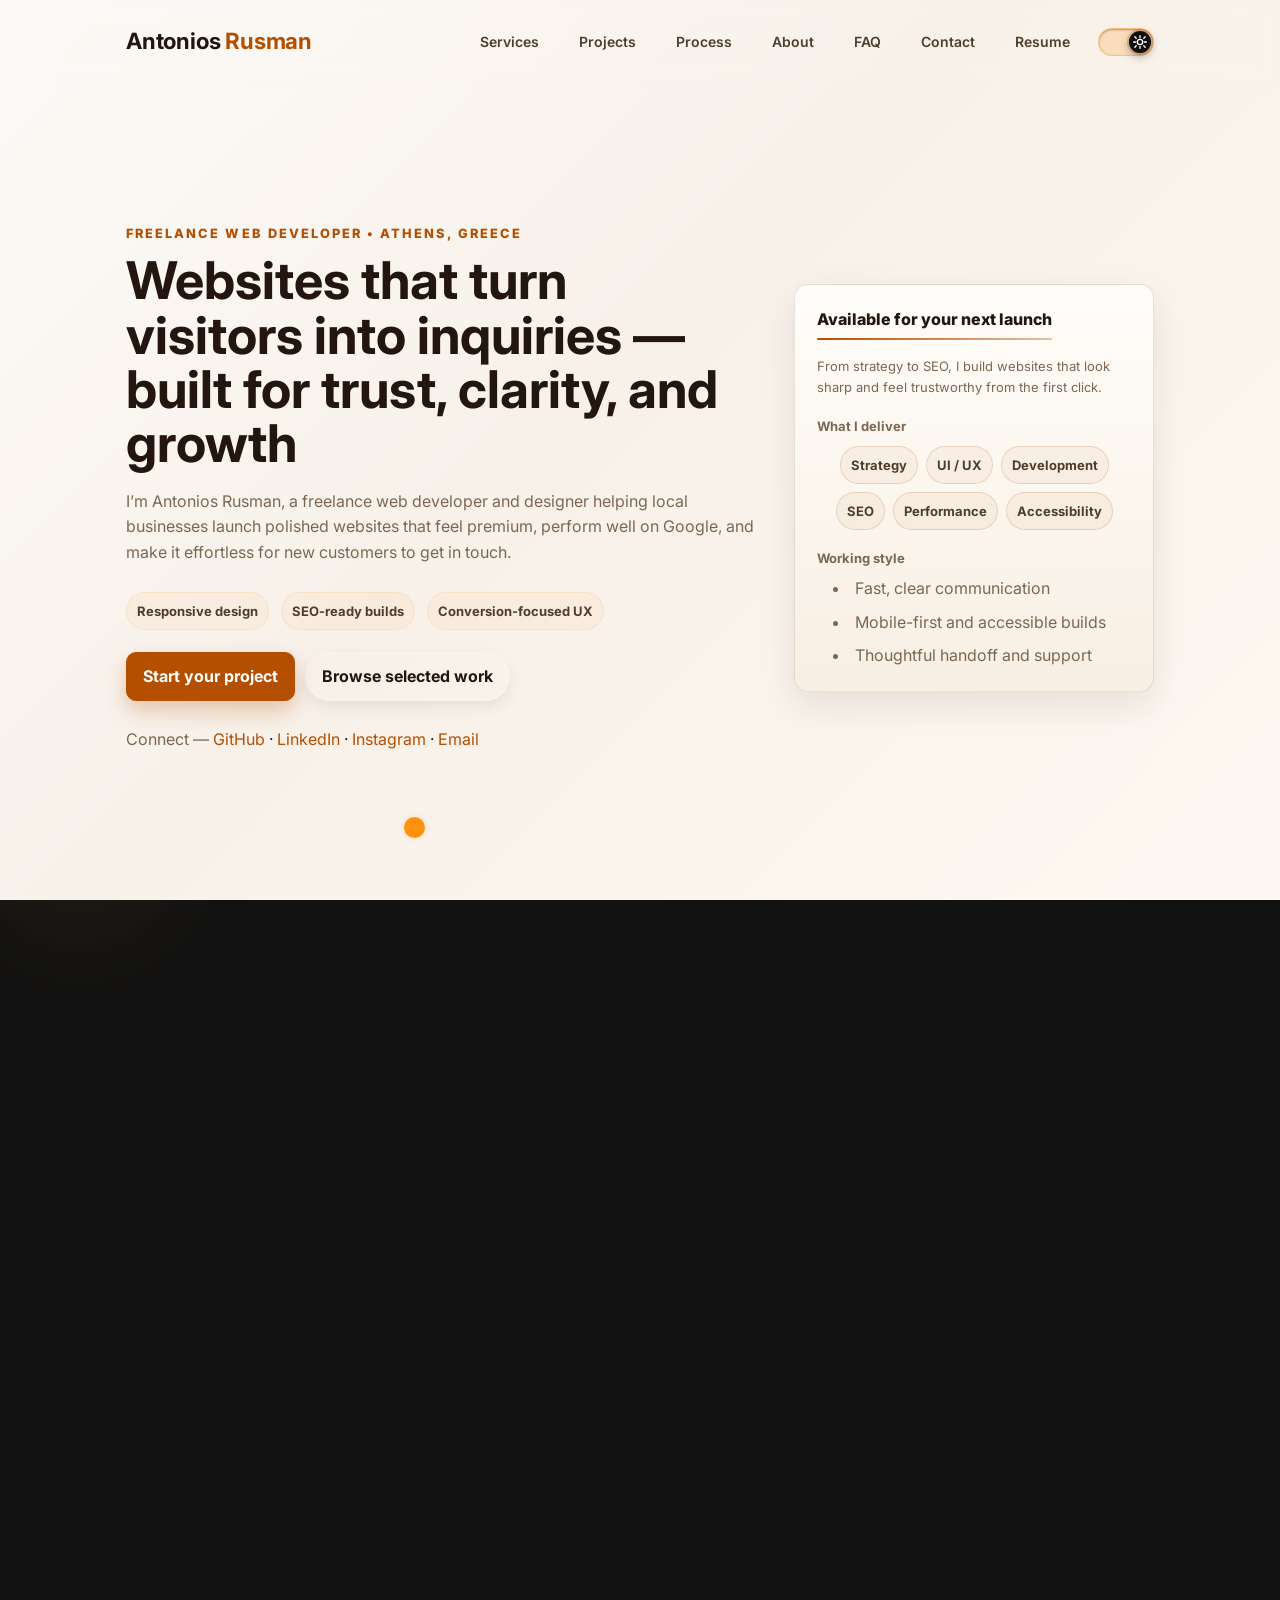
==== commit 8bfa5516: "Update 03/07/2026 02:38" ====
--- a/index.html
+++ b/index.html
@@ -12,8 +12,9 @@
     <title>Antonios Rusman | Freelance Web Developer in Athens, Greece</title>
     <meta
       name="description"
-      content="Freelance web developer and designer in Athens, Greece. I build fast, modern, SEO-friendly websites for businesses and startups."
+      content="Freelance web developer in Athens building fast, conversion-focused websites for businesses in Greece and remote clients."
     />
+    <meta name="robots" content="index,follow,max-image-preview:large" />
 
     <!-- Favicon -->
     <link rel="icon" type="image/x-icon" href="Imgs/favicon.ico" />
@@ -63,6 +64,7 @@
     <meta property="og:image:height" content="630" />
     <meta property="og:image:alt" content="Antonios Rusman - Web Developer and Designer" />
     <meta property="og:url" content="https://rusman.gr/" />
+    <meta property="og:locale" content="en_GB" />
     <meta name="twitter:card" content="summary_large_image" />
     <meta name="twitter:title" content="Antonios Rusman - Freelance Web Developer in Athens" />
     <meta name="twitter:description" content="Freelance web developer and designer in Athens, Greece. I build fast, modern, SEO-friendly websites for businesses and startups." />
@@ -113,6 +115,47 @@
         ]
       }
     </script>
+
+    <script type="application/ld+json">
+      {
+        "@context": "https://schema.org",
+        "@type": "FAQPage",
+        "mainEntity": [
+          {
+            "@type": "Question",
+            "name": "How long does a project usually take?",
+            "acceptedAnswer": {
+              "@type": "Answer",
+              "text": "Most projects take between one and four weeks depending on scope, content preparation, and the level of refinement required."
+            }
+          },
+          {
+            "@type": "Question",
+            "name": "Can you redesign an existing website?",
+            "acceptedAnswer": {
+              "@type": "Answer",
+              "text": "Yes. Redesign work usually improves structure, messaging, performance, and conversion clarity while preserving core brand identity."
+            }
+          },
+          {
+            "@type": "Question",
+            "name": "Do you improve SEO and accessibility?",
+            "acceptedAnswer": {
+              "@type": "Answer",
+              "text": "Yes. Sites are built with semantic structure, accessible interactions, and on-page SEO best practices so they are easier to find and use."
+            }
+          },
+          {
+            "@type": "Question",
+            "name": "What happens after launch?",
+            "acceptedAnswer": {
+              "@type": "Answer",
+              "text": "Post-launch support includes maintenance, updates, and performance improvements so the site continues to perform well over time."
+            }
+          }
+        ]
+      }
+    </script>
   </head>
 
   <body>
@@ -520,7 +563,7 @@
             <div class="me-photo reveal" data-reveal="zoom">
               <picture>
                 <source type="image/webp" srcset="Imgs/IMG_0299.webp">
-                <img src="Imgs/IMG_0299.jpeg" alt="A photo of Antonios Rusman" decoding="async" width="360" height="300" fetchpriority="high">
+                <img src="Imgs/IMG_0299.jpeg" alt="A photo of Antonios Rusman" decoding="async" width="360" height="300" loading="lazy">
               </picture>
             </div>
 
@@ -709,7 +752,24 @@
           </div>
         </div>
       </footer>
+
     </main>
+
+    <a class="mobile-sticky-cta" href="#contact" aria-label="Start your project and contact me">
+      Start your project
+    </a>
+
+    <button
+      id="scrollToTopBtn"
+      class="scroll-to-top"
+      type="button"
+      aria-label="Scroll to top"
+      title="Back to top"
+    >
+      <svg viewBox="0 0 24 24" aria-hidden="true" focusable="false">
+        <path d="M6 14L12 8L18 14" />
+      </svg>
+    </button>
 
     <!-- Main site script (deferred) -->
     <!-- Suggestion: Set long cache lifetimes for static assets in your server config (e.g., .htaccess, nginx, or netlify.toml):
--- a/styles.css
+++ b/styles.css
@@ -8,9 +8,9 @@
   --card-strong: rgba(255,255,255,0.08);
   --border: rgba(255,255,255,0.13);
   --border-strong: rgba(255,255,255,0.18);
-  --text-primary: #fdf6ee;
-  --text-secondary: #e1c6ac;
-  --text-muted: #efe0b6;
+  --text-primary: #ffffff;
+  --text-secondary: #f4ede4;
+  --text-muted: #ddd2c4;
   --accent: #ff8c00;
   --accent-r: 255;
   --accent-g: 140;
@@ -390,6 +390,10 @@
   line-height: 1.65;
 }
 
+#about .about-grid > div:first-child p.muted {
+  color: #ffffff;
+}
+
 #about .about-grid > div:first-child h3 {
   margin-top: 24px;
   margin-bottom: 12px;
@@ -462,6 +466,88 @@
 .light-theme #about aside {
   border-color: rgba(0, 0, 0, 0.08);
   box-shadow: 0 10px 22px rgba(0, 0, 0, 0.08);
+}
+
+.light-theme #about .about-grid > div:first-child p.muted {
+  color: var(--text-primary);
+}
+
+.scroll-to-top {
+  position: fixed;
+  right: 20px;
+  bottom: 20px;
+  width: 48px;
+  height: 48px;
+  border: 1px solid var(--border);
+  border-radius: 999px;
+  background: linear-gradient(180deg, var(--surface-elevated), var(--surface));
+  color: var(--text-primary);
+  backdrop-filter: blur(12px);
+  -webkit-backdrop-filter: blur(12px);
+  display: grid;
+  place-items: center;
+  cursor: pointer;
+  box-shadow: var(--shadow-sm);
+  opacity: 0;
+  visibility: hidden;
+  pointer-events: none;
+  transform: translateY(10px) scale(0.98);
+  transition: opacity 0.25s ease, transform 0.25s ease, background-color 0.25s ease, border-color 0.25s ease;
+  z-index: 1001;
+}
+
+.scroll-to-top svg {
+  width: 18px;
+  height: 18px;
+  fill: none;
+  stroke: currentColor;
+  stroke-width: 2.5;
+  stroke-linecap: round;
+  stroke-linejoin: round;
+  transform: translateY(1px);
+}
+
+.scroll-to-top.show {
+  opacity: 1;
+  visibility: visible;
+  pointer-events: auto;
+  transform: translateY(0);
+}
+
+.light-theme .scroll-to-top {
+  background: linear-gradient(180deg, #fffdfa 0%, #f8efe3 100%);
+  color: var(--accent);
+  border-color: var(--border);
+}
+
+body:not(.light-theme) .scroll-to-top:hover,
+body:not(.light-theme) .scroll-to-top:focus-visible {
+  border-color: rgba(var(--accent-r), var(--accent-g), var(--accent-b), 0.42);
+  background: rgba(var(--accent-r), var(--accent-g), var(--accent-b), 0.18);
+  box-shadow: 0 10px 24px rgba(0, 0, 0, 0.28), 0 0 0 3px rgba(var(--accent-r), var(--accent-g), var(--accent-b), 0.18);
+  transform: translateY(-2px) scale(1.02);
+}
+
+.light-theme .scroll-to-top:hover,
+.light-theme .scroll-to-top:focus-visible {
+  border-color: rgba(var(--accent-r), var(--accent-g), var(--accent-b), 0.4);
+  background: rgba(var(--accent-r), var(--accent-g), var(--accent-b), 0.2);
+  box-shadow: 0 10px 24px rgba(var(--accent-r), var(--accent-g), var(--accent-b), 0.18);
+  transform: translateY(-2px) scale(1.02);
+}
+
+@media (max-width: 768px) {
+  .scroll-to-top {
+    width: 44px;
+    height: 44px;
+    right: 14px;
+    bottom: 14px;
+  }
+
+  .scroll-to-top svg {
+    width: 16px;
+    height: 16px;
+  }
 }
 
 @media (max-width: 980px) {
@@ -792,6 +878,10 @@
   transform: translateX(-50%);
   background: linear-gradient(90deg, transparent, var(--border), transparent);
   opacity: 0.9;
+}
+
+#projects-carousel::before {
+  content: none;
 }
 
 .section-heading {
@@ -3200,7 +3290,7 @@
   }
 }
 
-/* Final delayed neon hover overrides */
+/* Unified interaction refresh: clean, consistent, non-neon hover language for both themes */
 .proof-card,
 .service-card,
 .process-card,
@@ -3208,8 +3298,18 @@
 .faq-item,
 .trust-card,
 .project,
-.carousel-projects .project {
-  transition: transform 0.25s ease, background-color 0.25s ease, border-color 0.28s ease var(--neon-hover-delay), box-shadow 0.28s ease var(--neon-hover-delay) !important;
+.carousel-projects .project,
+.btn,
+.navlinks a,
+.footer-nav a,
+.social-link,
+.carousel-btn,
+.role,
+.tools-list .role,
+.proof-chips .role,
+.contact-chip-list .role,
+.scroll-to-top {
+  transition: transform 0.22s ease, background-color 0.22s ease, border-color 0.22s ease, color 0.22s ease, box-shadow 0.22s ease !important;
 }
 
 .proof-card:hover,
@@ -3220,14 +3320,133 @@
 .trust-card:hover,
 .project:hover,
 .carousel-projects .project:hover {
-  border-color: rgba(var(--accent-r), var(--accent-g), var(--accent-b), 0.7) !important;
-  box-shadow: 0 0 0 2px rgba(var(--accent-r), var(--accent-g), var(--accent-b), 0.25) !important;
-}
-
-.carousel-projects .project:hover {
-  box-shadow: inset 0 0 0 2px rgba(var(--accent-r), var(--accent-g), var(--accent-b), 0.45) !important;
-}
-
-.btn {
-  transition: transform 0.25s ease, background 0.25s ease, color 0.25s ease, border-color 0.28s ease var(--neon-hover-delay), box-shadow 0.28s ease var(--neon-hover-delay) !important;
+  transform: translateY(-3px);
+  border-color: rgba(var(--accent-r), var(--accent-g), var(--accent-b), 0.32) !important;
+  box-shadow: 0 12px 24px rgba(0, 0, 0, 0.18), 0 0 0 1px rgba(var(--accent-r), var(--accent-g), var(--accent-b), 0.14) !important;
+}
+
+.btn:hover,
+.carousel-btn:hover,
+.social-link:hover,
+.navlinks a:hover,
+.footer-nav a:hover,
+.scroll-to-top:hover,
+.scroll-to-top:focus-visible {
+  transform: translateY(-2px);
+  border-color: rgba(var(--accent-r), var(--accent-g), var(--accent-b), 0.35) !important;
+  box-shadow: 0 10px 20px rgba(0, 0, 0, 0.18), 0 0 0 1px rgba(var(--accent-r), var(--accent-g), var(--accent-b), 0.16) !important;
+}
+
+.btn.primary:hover {
+  background: var(--accent-hover) !important;
+  color: #140a03 !important;
+}
+
+.role,
+.tools-list .role,
+.proof-chips .role,
+.contact-chip-list .role {
+  box-shadow: none !important;
+}
+
+.role::before,
+.role::after,
+.tools-list .role::before,
+.tools-list .role::after,
+.proof-chips .role::before,
+.proof-chips .role::after,
+.contact-chip-list .role::before,
+.contact-chip-list .role::after {
+  content: none !important;
+  animation: none !important;
+}
+
+.role:hover,
+.tools-list .role:hover,
+.proof-chips .role:hover,
+.contact-chip-list .role:hover {
+  transform: translateY(-1px);
+  border-color: rgba(var(--accent-r), var(--accent-g), var(--accent-b), 0.3) !important;
+  background: rgba(var(--accent-r), var(--accent-g), var(--accent-b), 0.1) !important;
+  box-shadow: 0 8px 16px rgba(0, 0, 0, 0.14) !important;
+}
+
+/* Strategic polish pass: hierarchy, rhythm, conversion CTA, and motion safety */
+:root {
+  --space-section: clamp(64px, 9vw, 96px);
+  --space-block: clamp(20px, 3vw, 30px);
+  --reading-width: 68ch;
+}
+
+section {
+  padding: var(--space-section) 0;
+}
+
+.section-heading {
+  margin-bottom: clamp(22px, 3vw, 34px);
+}
+
+h2.section-title {
+  font-size: clamp(1.4rem, 2.2vw, 1.8rem);
+  line-height: 1.2;
+  letter-spacing: -0.02em;
+  margin-bottom: 12px;
+}
+
+.section-copy,
+.intro p.lead,
+.contact-form-card .muted,
+.about-grid p {
+  max-width: var(--reading-width);
+}
+
+.intro h1 {
+  font-size: clamp(2.1rem, 5.2vw, 3.25rem);
+  line-height: 1.04;
+}
+
+.contact-layout {
+  align-items: start;
+  gap: clamp(18px, 2.8vw, 26px);
+}
+
+.contact-form-card,
+.contact-info-card {
+  min-height: 100%;
+}
+
+.trust-line {
+  font-size: 0.95rem;
+}
+
+.mobile-sticky-cta {
+  display: none;
+}
+
+@media (max-width: 768px) {
+  .mobile-sticky-cta {
+    display: none !important;
+  }
+
+  #contact {
+    scroll-margin-bottom: 90px;
+  }
+}
+
+@media (prefers-reduced-motion: reduce) {
+  * {
+    animation: none !important;
+    transition-duration: 0.01ms !important;
+    transition-delay: 0ms !important;
+    scroll-behavior: auto !important;
+  }
+
+  /* Keep carousel slide motion readable instead of instant jumps. */
+  .carousel-projects {
+    transition: transform 520ms cubic-bezier(0.22, 0.61, 0.36, 1) !important;
+  }
+
+  .carousel-projects.no-transition {
+    transition: none !important;
+  }
 }
--- a/styles.css
+++ b/styles.css
@@ -8,9 +8,9 @@
   --card-strong: rgba(255,255,255,0.08);
   --border: rgba(255,255,255,0.13);
   --border-strong: rgba(255,255,255,0.18);
-  --text-primary: #fdf6ee;
-  --text-secondary: #e1c6ac;
-  --text-muted: #efe0b6;
+  --text-primary: #ffffff;
+  --text-secondary: #f4ede4;
+  --text-muted: #ddd2c4;
   --accent: #ff8c00;
   --accent-r: 255;
   --accent-g: 140;
@@ -390,6 +390,10 @@
   line-height: 1.65;
 }
 
+#about .about-grid > div:first-child p.muted {
+  color: #ffffff;
+}
+
 #about .about-grid > div:first-child h3 {
   margin-top: 24px;
   margin-bottom: 12px;
@@ -462,6 +466,88 @@
 .light-theme #about aside {
   border-color: rgba(0, 0, 0, 0.08);
   box-shadow: 0 10px 22px rgba(0, 0, 0, 0.08);
+}
+
+.light-theme #about .about-grid > div:first-child p.muted {
+  color: var(--text-primary);
+}
+
+.scroll-to-top {
+  position: fixed;
+  right: 20px;
+  bottom: 20px;
+  width: 48px;
+  height: 48px;
+  border: 1px solid var(--border);
+  border-radius: 999px;
+  background: linear-gradient(180deg, var(--surface-elevated), var(--surface));
+  color: var(--text-primary);
+  backdrop-filter: blur(12px);
+  -webkit-backdrop-filter: blur(12px);
+  display: grid;
+  place-items: center;
+  cursor: pointer;
+  box-shadow: var(--shadow-sm);
+  opacity: 0;
+  visibility: hidden;
+  pointer-events: none;
+  transform: translateY(10px) scale(0.98);
+  transition: opacity 0.25s ease, transform 0.25s ease, background-color 0.25s ease, border-color 0.25s ease;
+  z-index: 1001;
+}
+
+.scroll-to-top svg {
+  width: 18px;
+  height: 18px;
+  fill: none;
+  stroke: currentColor;
+  stroke-width: 2.5;
+  stroke-linecap: round;
+  stroke-linejoin: round;
+  transform: translateY(1px);
+}
+
+.scroll-to-top.show {
+  opacity: 1;
+  visibility: visible;
+  pointer-events: auto;
+  transform: translateY(0);
+}
+
+.light-theme .scroll-to-top {
+  background: linear-gradient(180deg, #fffdfa 0%, #f8efe3 100%);
+  color: var(--accent);
+  border-color: var(--border);
+}
+
+body:not(.light-theme) .scroll-to-top:hover,
+body:not(.light-theme) .scroll-to-top:focus-visible {
+  border-color: rgba(var(--accent-r), var(--accent-g), var(--accent-b), 0.42);
+  background: rgba(var(--accent-r), var(--accent-g), var(--accent-b), 0.18);
+  box-shadow: 0 10px 24px rgba(0, 0, 0, 0.28), 0 0 0 3px rgba(var(--accent-r), var(--accent-g), var(--accent-b), 0.18);
+  transform: translateY(-2px) scale(1.02);
+}
+
+.light-theme .scroll-to-top:hover,
+.light-theme .scroll-to-top:focus-visible {
+  border-color: rgba(var(--accent-r), var(--accent-g), var(--accent-b), 0.4);
+  background: rgba(var(--accent-r), var(--accent-g), var(--accent-b), 0.2);
+  box-shadow: 0 10px 24px rgba(var(--accent-r), var(--accent-g), var(--accent-b), 0.18);
+  transform: translateY(-2px) scale(1.02);
+}
+
+@media (max-width: 768px) {
+  .scroll-to-top {
+    width: 44px;
+    height: 44px;
+    right: 14px;
+    bottom: 14px;
+  }
+
+  .scroll-to-top svg {
+    width: 16px;
+    height: 16px;
+  }
 }
 
 @media (max-width: 980px) {
@@ -792,6 +878,10 @@
   transform: translateX(-50%);
   background: linear-gradient(90deg, transparent, var(--border), transparent);
   opacity: 0.9;
+}
+
+#projects-carousel::before {
+  content: none;
 }
 
 .section-heading {
@@ -3200,7 +3290,7 @@
   }
 }
 
-/* Final delayed neon hover overrides */
+/* Unified interaction refresh: clean, consistent, non-neon hover language for both themes */
 .proof-card,
 .service-card,
 .process-card,
@@ -3208,8 +3298,18 @@
 .faq-item,
 .trust-card,
 .project,
-.carousel-projects .project {
-  transition: transform 0.25s ease, background-color 0.25s ease, border-color 0.28s ease var(--neon-hover-delay), box-shadow 0.28s ease var(--neon-hover-delay) !important;
+.carousel-projects .project,
+.btn,
+.navlinks a,
+.footer-nav a,
+.social-link,
+.carousel-btn,
+.role,
+.tools-list .role,
+.proof-chips .role,
+.contact-chip-list .role,
+.scroll-to-top {
+  transition: transform 0.22s ease, background-color 0.22s ease, border-color 0.22s ease, color 0.22s ease, box-shadow 0.22s ease !important;
 }
 
 .proof-card:hover,
@@ -3220,14 +3320,133 @@
 .trust-card:hover,
 .project:hover,
 .carousel-projects .project:hover {
-  border-color: rgba(var(--accent-r), var(--accent-g), var(--accent-b), 0.7) !important;
-  box-shadow: 0 0 0 2px rgba(var(--accent-r), var(--accent-g), var(--accent-b), 0.25) !important;
-}
-
-.carousel-projects .project:hover {
-  box-shadow: inset 0 0 0 2px rgba(var(--accent-r), var(--accent-g), var(--accent-b), 0.45) !important;
-}
-
-.btn {
-  transition: transform 0.25s ease, background 0.25s ease, color 0.25s ease, border-color 0.28s ease var(--neon-hover-delay), box-shadow 0.28s ease var(--neon-hover-delay) !important;
+  transform: translateY(-3px);
+  border-color: rgba(var(--accent-r), var(--accent-g), var(--accent-b), 0.32) !important;
+  box-shadow: 0 12px 24px rgba(0, 0, 0, 0.18), 0 0 0 1px rgba(var(--accent-r), var(--accent-g), var(--accent-b), 0.14) !important;
+}
+
+.btn:hover,
+.carousel-btn:hover,
+.social-link:hover,
+.navlinks a:hover,
+.footer-nav a:hover,
+.scroll-to-top:hover,
+.scroll-to-top:focus-visible {
+  transform: translateY(-2px);
+  border-color: rgba(var(--accent-r), var(--accent-g), var(--accent-b), 0.35) !important;
+  box-shadow: 0 10px 20px rgba(0, 0, 0, 0.18), 0 0 0 1px rgba(var(--accent-r), var(--accent-g), var(--accent-b), 0.16) !important;
+}
+
+.btn.primary:hover {
+  background: var(--accent-hover) !important;
+  color: #140a03 !important;
+}
+
+.role,
+.tools-list .role,
+.proof-chips .role,
+.contact-chip-list .role {
+  box-shadow: none !important;
+}
+
+.role::before,
+.role::after,
+.tools-list .role::before,
+.tools-list .role::after,
+.proof-chips .role::before,
+.proof-chips .role::after,
+.contact-chip-list .role::before,
+.contact-chip-list .role::after {
+  content: none !important;
+  animation: none !important;
+}
+
+.role:hover,
+.tools-list .role:hover,
+.proof-chips .role:hover,
+.contact-chip-list .role:hover {
+  transform: translateY(-1px);
+  border-color: rgba(var(--accent-r), var(--accent-g), var(--accent-b), 0.3) !important;
+  background: rgba(var(--accent-r), var(--accent-g), var(--accent-b), 0.1) !important;
+  box-shadow: 0 8px 16px rgba(0, 0, 0, 0.14) !important;
+}
+
+/* Strategic polish pass: hierarchy, rhythm, conversion CTA, and motion safety */
+:root {
+  --space-section: clamp(64px, 9vw, 96px);
+  --space-block: clamp(20px, 3vw, 30px);
+  --reading-width: 68ch;
+}
+
+section {
+  padding: var(--space-section) 0;
+}
+
+.section-heading {
+  margin-bottom: clamp(22px, 3vw, 34px);
+}
+
+h2.section-title {
+  font-size: clamp(1.4rem, 2.2vw, 1.8rem);
+  line-height: 1.2;
+  letter-spacing: -0.02em;
+  margin-bottom: 12px;
+}
+
+.section-copy,
+.intro p.lead,
+.contact-form-card .muted,
+.about-grid p {
+  max-width: var(--reading-width);
+}
+
+.intro h1 {
+  font-size: clamp(2.1rem, 5.2vw, 3.25rem);
+  line-height: 1.04;
+}
+
+.contact-layout {
+  align-items: start;
+  gap: clamp(18px, 2.8vw, 26px);
+}
+
+.contact-form-card,
+.contact-info-card {
+  min-height: 100%;
+}
+
+.trust-line {
+  font-size: 0.95rem;
+}
+
+.mobile-sticky-cta {
+  display: none;
+}
+
+@media (max-width: 768px) {
+  .mobile-sticky-cta {
+    display: none !important;
+  }
+
+  #contact {
+    scroll-margin-bottom: 90px;
+  }
+}
+
+@media (prefers-reduced-motion: reduce) {
+  * {
+    animation: none !important;
+    transition-duration: 0.01ms !important;
+    transition-delay: 0ms !important;
+    scroll-behavior: auto !important;
+  }
+
+  /* Keep carousel slide motion readable instead of instant jumps. */
+  .carousel-projects {
+    transition: transform 520ms cubic-bezier(0.22, 0.61, 0.36, 1) !important;
+  }
+
+  .carousel-projects.no-transition {
+    transition: none !important;
+  }
 }
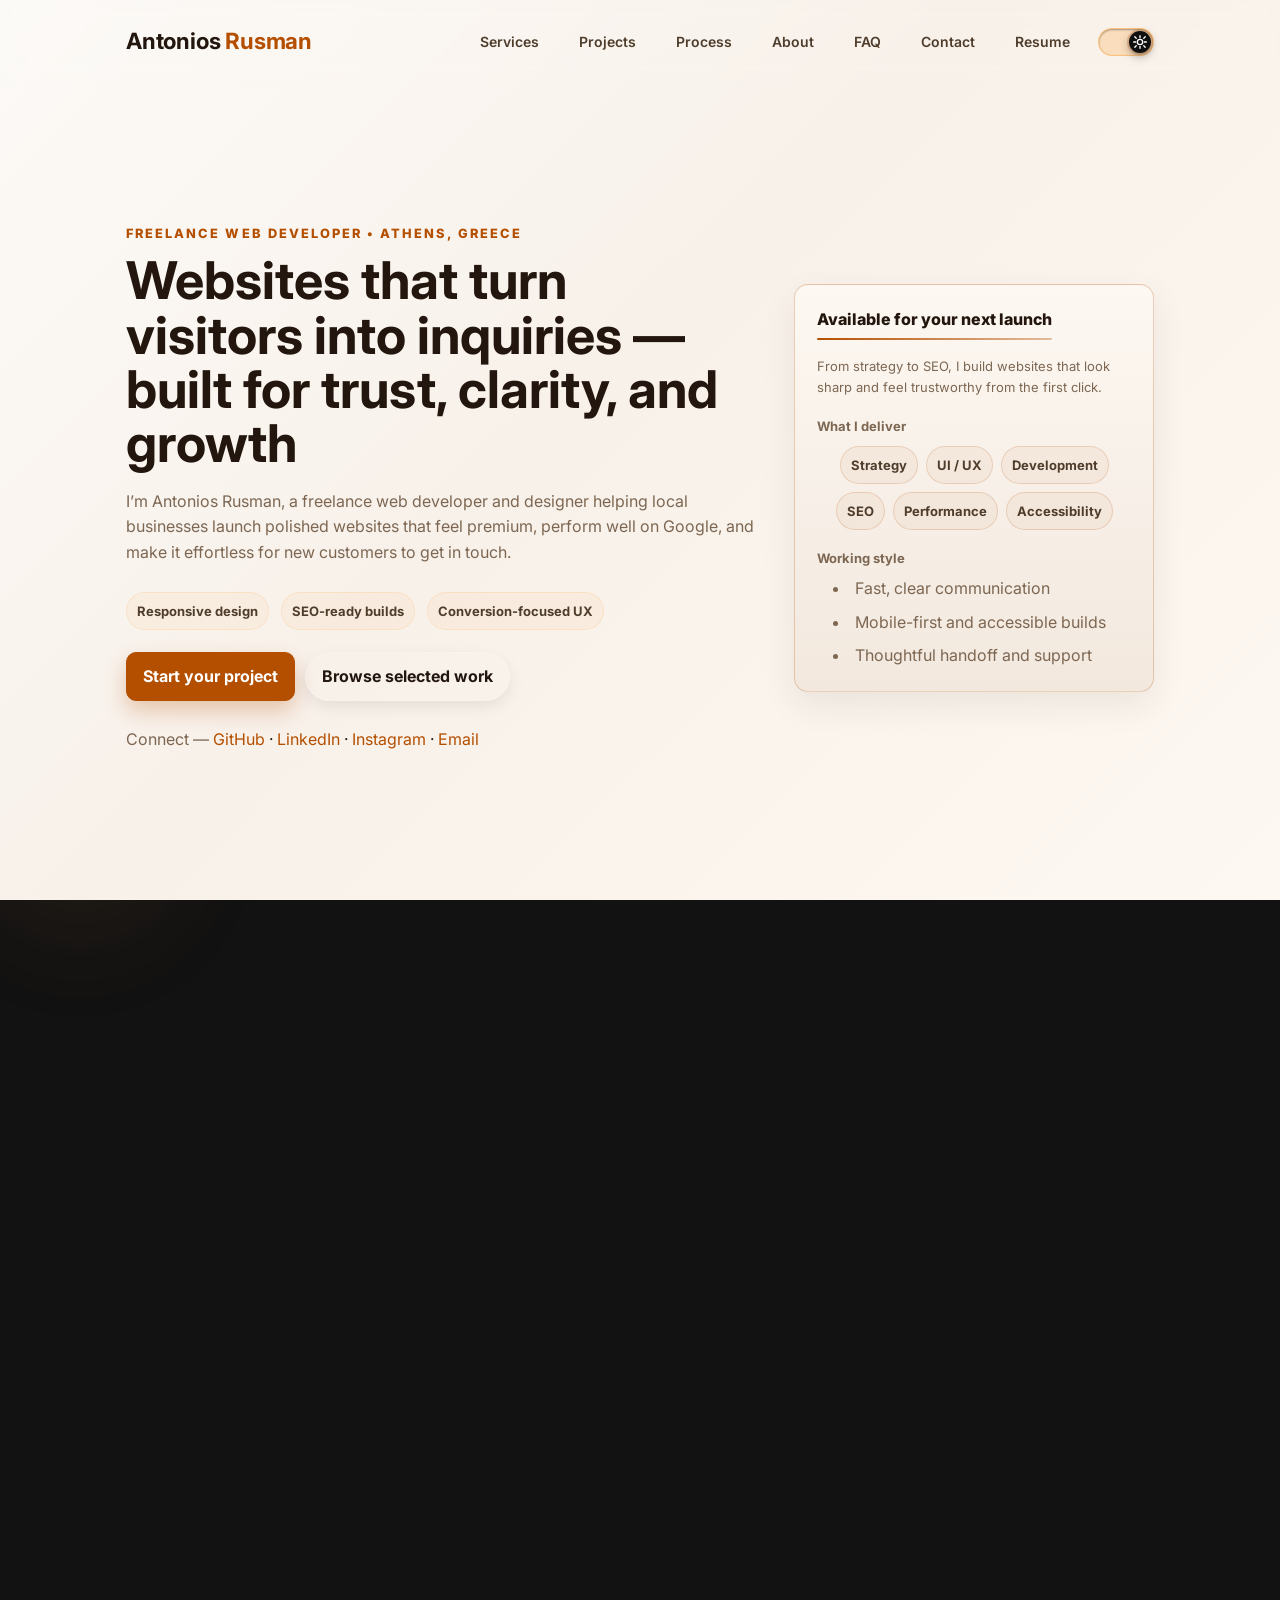
==== commit 49b4c559: "Update 16/09/2026 23:09 /# Please enter the commit message for your changes. Lines starting" ====
--- a/index.html
+++ b/index.html
@@ -159,8 +159,6 @@
   </head>
 
   <body>
-    <a class="skip-link" href="#main-content">Skip to content</a>
-
     <!-- Header / Navigation -->
     <header>
       <div class="container nav">
--- a/styles.css
+++ b/styles.css
@@ -125,12 +125,12 @@
 .light-theme {
   --bg: linear-gradient(135deg, #fcfaf7 0%, #f8f1ea 45%, #fdf8f1 100%);
   --bg-secondary: rgba(24,24,24,0.04);
-  --surface: rgba(255,252,247,0.96);
-  --surface-elevated: #fffdfa;
-  --card: #fdf7ef;
-  --card-strong: #ffffff;
-  --border: rgba(63,41,19,0.12);
-  --border-strong: rgba(63,41,19,0.18);
+  --surface: #f4ece4;
+  --surface-elevated: #fdf7f2;
+  --card: #f7f1ea;
+  --card-strong: #fffdfb;
+  --border: rgba(180,79,0,0.22);
+  --border-strong: rgba(180,79,0,0.32);
   --text-primary: #22160e;
   --text-secondary: #4f3d2c;
   --text-muted: #7d6752;
@@ -201,9 +201,9 @@
 .light-theme #about aside,
 .light-theme .not-found-wrap,
 .light-theme .carousel-projects .project {
-  background: linear-gradient(180deg, #fffdfa 0%, #f8efe3 100%);
-  border: 1px solid var(--border);
-  box-shadow: 0 14px 34px rgba(61,39,18,0.1);
+  background: linear-gradient(180deg, #fdf8f2 0%, #f2e8de 100%);
+  border: 1px solid rgba(180,79,0,0.25);
+  box-shadow: 0 14px 34px rgba(61,39,18,0.08);
   color: var(--text-primary);
 }
 
@@ -464,12 +464,17 @@
 
 .light-theme #about .about-grid > div:first-child,
 .light-theme #about aside {
-  border-color: rgba(0, 0, 0, 0.08);
-  box-shadow: 0 10px 22px rgba(0, 0, 0, 0.08);
+  border-color: rgba(180, 79, 0, 0.25);
+  box-shadow: 0 10px 22px rgba(61, 39, 18, 0.08);
 }
 
 .light-theme #about .about-grid > div:first-child p.muted {
   color: var(--text-primary);
+}
+
+.light-theme #about .me-photo {
+  border: 1px solid rgba(180, 79, 0, 0.25);
+  box-shadow: 0 10px 22px rgba(61, 39, 18, 0.08);
 }
 
 .scroll-to-top {
@@ -515,9 +520,9 @@
 }
 
 .light-theme .scroll-to-top {
-  background: linear-gradient(180deg, #fffdfa 0%, #f8efe3 100%);
-  color: var(--accent);
-  border-color: var(--border);
+  background: linear-gradient(180deg, rgba(var(--accent-r), var(--accent-g), var(--accent-b), 0.22) 0%, rgba(var(--accent-r), var(--accent-g), var(--accent-b), 0.34) 100%);
+  color: #2b1608;
+  border-color: rgba(var(--accent-r), var(--accent-g), var(--accent-b), 0.38);
 }
 
 body:not(.light-theme) .scroll-to-top:hover,
@@ -530,9 +535,9 @@
 
 .light-theme .scroll-to-top:hover,
 .light-theme .scroll-to-top:focus-visible {
-  border-color: rgba(var(--accent-r), var(--accent-g), var(--accent-b), 0.4);
-  background: rgba(var(--accent-r), var(--accent-g), var(--accent-b), 0.2);
-  box-shadow: 0 10px 24px rgba(var(--accent-r), var(--accent-g), var(--accent-b), 0.18);
+  border-color: rgba(var(--accent-r), var(--accent-g), var(--accent-b), 0.55);
+  background: linear-gradient(180deg, rgba(var(--accent-r), var(--accent-g), var(--accent-b), 0.34) 0%, rgba(var(--accent-r), var(--accent-g), var(--accent-b), 0.5) 100%);
+  box-shadow: 0 12px 24px rgba(var(--accent-r), var(--accent-g), var(--accent-b), 0.24);
   transform: translateY(-2px) scale(1.02);
 }
 
@@ -1345,13 +1350,17 @@
 }
 
 .light-theme .proof-card {
-  border-color: rgba(0, 0, 0, 0.08);
+  border-color: rgba(180, 79, 0, 0.22);
   box-shadow: 0 10px 22px rgba(0, 0, 0, 0.08);
 }
 
 .light-theme .proof-chips .role {
   border-color: rgba(180, 80, 0, 0.18);
   background: rgba(180, 80, 0, 0.06);
+}
+
+.light-theme .trust-card {
+  border-color: rgba(180, 79, 0, 0.22);
 }
 
 /* Shared delayed neon hover for section cards */
@@ -2745,7 +2754,7 @@
 
 .carousel-projects .project .project-result {
   margin: 12px 0 0;
-  color: rgba(255, 238, 230, 0.94);
+  color: var(--text-secondary);
   font-size: 13px;
   line-height: 1.5;
   min-height: 0;
@@ -3099,11 +3108,14 @@
     max-height: 100vh;
     height: 100vh;
     overflow-y: auto;
+    scrollbar-gutter: stable;
+    scrollbar-width: thin;
+    scrollbar-color: rgba(var(--accent-r), var(--accent-g), var(--accent-b), 0.42) rgba(255, 255, 255, 0.04);
     padding: 62px 20px 24px;
     gap: 8px;
     border-radius: 0;
     border-left: 1px solid rgba(255, 255, 255, 0.1);
-    background: var(--bg);
+    background: linear-gradient(180deg, rgba(29, 12, 17, 0.98), rgba(48, 18, 26, 0.98));
     box-shadow: -20px 0 42px rgba(0, 0, 0, 0.48);
     transform: translateX(112%);
     transition: transform 0.3s cubic-bezier(0.22, 0.61, 0.36, 1);
@@ -3111,12 +3123,22 @@
   }
 
   .navlinks::-webkit-scrollbar {
-    width: 8px;
+    width: 10px;
+  }
+
+  .navlinks::-webkit-scrollbar-track {
+    background: rgba(255, 255, 255, 0.035);
+    border-left: 1px solid rgba(255, 255, 255, 0.04);
   }
 
   .navlinks::-webkit-scrollbar-thumb {
-    background: rgba(var(--accent-r), var(--accent-g), var(--accent-b), 0.25);
-    border-radius: 8px;
+    background: rgba(var(--accent-r), var(--accent-g), var(--accent-b), 0.42);
+    border-radius: 999px;
+    border: 2px solid rgba(29, 12, 17, 0.98);
+  }
+
+  .navlinks::-webkit-scrollbar-thumb:hover {
+    background: rgba(var(--accent-r), var(--accent-g), var(--accent-b), 0.58);
   }
 
   .nav-toggle:checked ~ .navlinks {
@@ -3220,12 +3242,19 @@
   .nav-overlay {
     display: block;
     position: fixed;
-    inset: 0;
-    background: rgba(4, 5, 7, 0.42);
+    top: 0;
+    left: 0;
+    right: auto;
+    width: calc(100vw - min(80vw, 330px));
+    height: 100dvh;
+    background: transparent;
+    backdrop-filter: none;
+    -webkit-backdrop-filter: none;
     opacity: 0;
     pointer-events: none;
-    transition: opacity 0.25s ease;
-    z-index: 120;
+    cursor: pointer;
+    transition: opacity 0.2s ease;
+    z-index: 129;
   }
 
   .nav-toggle:checked ~ .nav-overlay {
@@ -3239,9 +3268,19 @@
   }
 
   .light-theme .navlinks {
-    background: #ffffff;
+    background: linear-gradient(180deg, #fffdfa, #f7ede2);
     border-left: 1px solid rgba(0, 0, 0, 0.08);
     box-shadow: -20px 0 38px rgba(0, 0, 0, 0.12);
+    scrollbar-color: rgba(var(--accent-r), var(--accent-g), var(--accent-b), 0.5) rgba(0, 0, 0, 0.04);
+  }
+
+  .light-theme .navlinks::-webkit-scrollbar-track {
+    background: rgba(0, 0, 0, 0.04);
+    border-left: 1px solid rgba(0, 0, 0, 0.05);
+  }
+
+  .light-theme .navlinks::-webkit-scrollbar-thumb {
+    border-color: #f7ede2;
   }
 
   .light-theme .navlinks a {
@@ -3286,7 +3325,13 @@
   }
 
   .light-theme .nav-overlay {
-    background: rgba(0, 0, 0, 0.2);
+    background: transparent;
+  }
+
+  body.nav-open {
+    overflow: hidden;
+    touch-action: none;
+    overscroll-behavior: none;
   }
 }
 
@@ -3342,6 +3387,13 @@
   color: #140a03 !important;
 }
 
+.footer-nav a:hover,
+.footer-nav a:focus-visible {
+  border-color: transparent !important;
+  box-shadow: none !important;
+  background: transparent !important;
+}
+
 .role,
 .tools-list .role,
 .proof-chips .role,
--- a/styles.css
+++ b/styles.css
@@ -125,12 +125,12 @@
 .light-theme {
   --bg: linear-gradient(135deg, #fcfaf7 0%, #f8f1ea 45%, #fdf8f1 100%);
   --bg-secondary: rgba(24,24,24,0.04);
-  --surface: rgba(255,252,247,0.96);
-  --surface-elevated: #fffdfa;
-  --card: #fdf7ef;
-  --card-strong: #ffffff;
-  --border: rgba(63,41,19,0.12);
-  --border-strong: rgba(63,41,19,0.18);
+  --surface: #f4ece4;
+  --surface-elevated: #fdf7f2;
+  --card: #f7f1ea;
+  --card-strong: #fffdfb;
+  --border: rgba(180,79,0,0.22);
+  --border-strong: rgba(180,79,0,0.32);
   --text-primary: #22160e;
   --text-secondary: #4f3d2c;
   --text-muted: #7d6752;
@@ -201,9 +201,9 @@
 .light-theme #about aside,
 .light-theme .not-found-wrap,
 .light-theme .carousel-projects .project {
-  background: linear-gradient(180deg, #fffdfa 0%, #f8efe3 100%);
-  border: 1px solid var(--border);
-  box-shadow: 0 14px 34px rgba(61,39,18,0.1);
+  background: linear-gradient(180deg, #fdf8f2 0%, #f2e8de 100%);
+  border: 1px solid rgba(180,79,0,0.25);
+  box-shadow: 0 14px 34px rgba(61,39,18,0.08);
   color: var(--text-primary);
 }
 
@@ -464,12 +464,17 @@
 
 .light-theme #about .about-grid > div:first-child,
 .light-theme #about aside {
-  border-color: rgba(0, 0, 0, 0.08);
-  box-shadow: 0 10px 22px rgba(0, 0, 0, 0.08);
+  border-color: rgba(180, 79, 0, 0.25);
+  box-shadow: 0 10px 22px rgba(61, 39, 18, 0.08);
 }
 
 .light-theme #about .about-grid > div:first-child p.muted {
   color: var(--text-primary);
+}
+
+.light-theme #about .me-photo {
+  border: 1px solid rgba(180, 79, 0, 0.25);
+  box-shadow: 0 10px 22px rgba(61, 39, 18, 0.08);
 }
 
 .scroll-to-top {
@@ -515,9 +520,9 @@
 }
 
 .light-theme .scroll-to-top {
-  background: linear-gradient(180deg, #fffdfa 0%, #f8efe3 100%);
-  color: var(--accent);
-  border-color: var(--border);
+  background: linear-gradient(180deg, rgba(var(--accent-r), var(--accent-g), var(--accent-b), 0.22) 0%, rgba(var(--accent-r), var(--accent-g), var(--accent-b), 0.34) 100%);
+  color: #2b1608;
+  border-color: rgba(var(--accent-r), var(--accent-g), var(--accent-b), 0.38);
 }
 
 body:not(.light-theme) .scroll-to-top:hover,
@@ -530,9 +535,9 @@
 
 .light-theme .scroll-to-top:hover,
 .light-theme .scroll-to-top:focus-visible {
-  border-color: rgba(var(--accent-r), var(--accent-g), var(--accent-b), 0.4);
-  background: rgba(var(--accent-r), var(--accent-g), var(--accent-b), 0.2);
-  box-shadow: 0 10px 24px rgba(var(--accent-r), var(--accent-g), var(--accent-b), 0.18);
+  border-color: rgba(var(--accent-r), var(--accent-g), var(--accent-b), 0.55);
+  background: linear-gradient(180deg, rgba(var(--accent-r), var(--accent-g), var(--accent-b), 0.34) 0%, rgba(var(--accent-r), var(--accent-g), var(--accent-b), 0.5) 100%);
+  box-shadow: 0 12px 24px rgba(var(--accent-r), var(--accent-g), var(--accent-b), 0.24);
   transform: translateY(-2px) scale(1.02);
 }
 
@@ -1345,13 +1350,17 @@
 }
 
 .light-theme .proof-card {
-  border-color: rgba(0, 0, 0, 0.08);
+  border-color: rgba(180, 79, 0, 0.22);
   box-shadow: 0 10px 22px rgba(0, 0, 0, 0.08);
 }
 
 .light-theme .proof-chips .role {
   border-color: rgba(180, 80, 0, 0.18);
   background: rgba(180, 80, 0, 0.06);
+}
+
+.light-theme .trust-card {
+  border-color: rgba(180, 79, 0, 0.22);
 }
 
 /* Shared delayed neon hover for section cards */
@@ -2745,7 +2754,7 @@
 
 .carousel-projects .project .project-result {
   margin: 12px 0 0;
-  color: rgba(255, 238, 230, 0.94);
+  color: var(--text-secondary);
   font-size: 13px;
   line-height: 1.5;
   min-height: 0;
@@ -3099,11 +3108,14 @@
     max-height: 100vh;
     height: 100vh;
     overflow-y: auto;
+    scrollbar-gutter: stable;
+    scrollbar-width: thin;
+    scrollbar-color: rgba(var(--accent-r), var(--accent-g), var(--accent-b), 0.42) rgba(255, 255, 255, 0.04);
     padding: 62px 20px 24px;
     gap: 8px;
     border-radius: 0;
     border-left: 1px solid rgba(255, 255, 255, 0.1);
-    background: var(--bg);
+    background: linear-gradient(180deg, rgba(29, 12, 17, 0.98), rgba(48, 18, 26, 0.98));
     box-shadow: -20px 0 42px rgba(0, 0, 0, 0.48);
     transform: translateX(112%);
     transition: transform 0.3s cubic-bezier(0.22, 0.61, 0.36, 1);
@@ -3111,12 +3123,22 @@
   }
 
   .navlinks::-webkit-scrollbar {
-    width: 8px;
+    width: 10px;
+  }
+
+  .navlinks::-webkit-scrollbar-track {
+    background: rgba(255, 255, 255, 0.035);
+    border-left: 1px solid rgba(255, 255, 255, 0.04);
   }
 
   .navlinks::-webkit-scrollbar-thumb {
-    background: rgba(var(--accent-r), var(--accent-g), var(--accent-b), 0.25);
-    border-radius: 8px;
+    background: rgba(var(--accent-r), var(--accent-g), var(--accent-b), 0.42);
+    border-radius: 999px;
+    border: 2px solid rgba(29, 12, 17, 0.98);
+  }
+
+  .navlinks::-webkit-scrollbar-thumb:hover {
+    background: rgba(var(--accent-r), var(--accent-g), var(--accent-b), 0.58);
   }
 
   .nav-toggle:checked ~ .navlinks {
@@ -3220,12 +3242,19 @@
   .nav-overlay {
     display: block;
     position: fixed;
-    inset: 0;
-    background: rgba(4, 5, 7, 0.42);
+    top: 0;
+    left: 0;
+    right: auto;
+    width: calc(100vw - min(80vw, 330px));
+    height: 100dvh;
+    background: transparent;
+    backdrop-filter: none;
+    -webkit-backdrop-filter: none;
     opacity: 0;
     pointer-events: none;
-    transition: opacity 0.25s ease;
-    z-index: 120;
+    cursor: pointer;
+    transition: opacity 0.2s ease;
+    z-index: 129;
   }
 
   .nav-toggle:checked ~ .nav-overlay {
@@ -3239,9 +3268,19 @@
   }
 
   .light-theme .navlinks {
-    background: #ffffff;
+    background: linear-gradient(180deg, #fffdfa, #f7ede2);
     border-left: 1px solid rgba(0, 0, 0, 0.08);
     box-shadow: -20px 0 38px rgba(0, 0, 0, 0.12);
+    scrollbar-color: rgba(var(--accent-r), var(--accent-g), var(--accent-b), 0.5) rgba(0, 0, 0, 0.04);
+  }
+
+  .light-theme .navlinks::-webkit-scrollbar-track {
+    background: rgba(0, 0, 0, 0.04);
+    border-left: 1px solid rgba(0, 0, 0, 0.05);
+  }
+
+  .light-theme .navlinks::-webkit-scrollbar-thumb {
+    border-color: #f7ede2;
   }
 
   .light-theme .navlinks a {
@@ -3286,7 +3325,13 @@
   }
 
   .light-theme .nav-overlay {
-    background: rgba(0, 0, 0, 0.2);
+    background: transparent;
+  }
+
+  body.nav-open {
+    overflow: hidden;
+    touch-action: none;
+    overscroll-behavior: none;
   }
 }
 
@@ -3342,6 +3387,13 @@
   color: #140a03 !important;
 }
 
+.footer-nav a:hover,
+.footer-nav a:focus-visible {
+  border-color: transparent !important;
+  box-shadow: none !important;
+  background: transparent !important;
+}
+
 .role,
 .tools-list .role,
 .proof-chips .role,
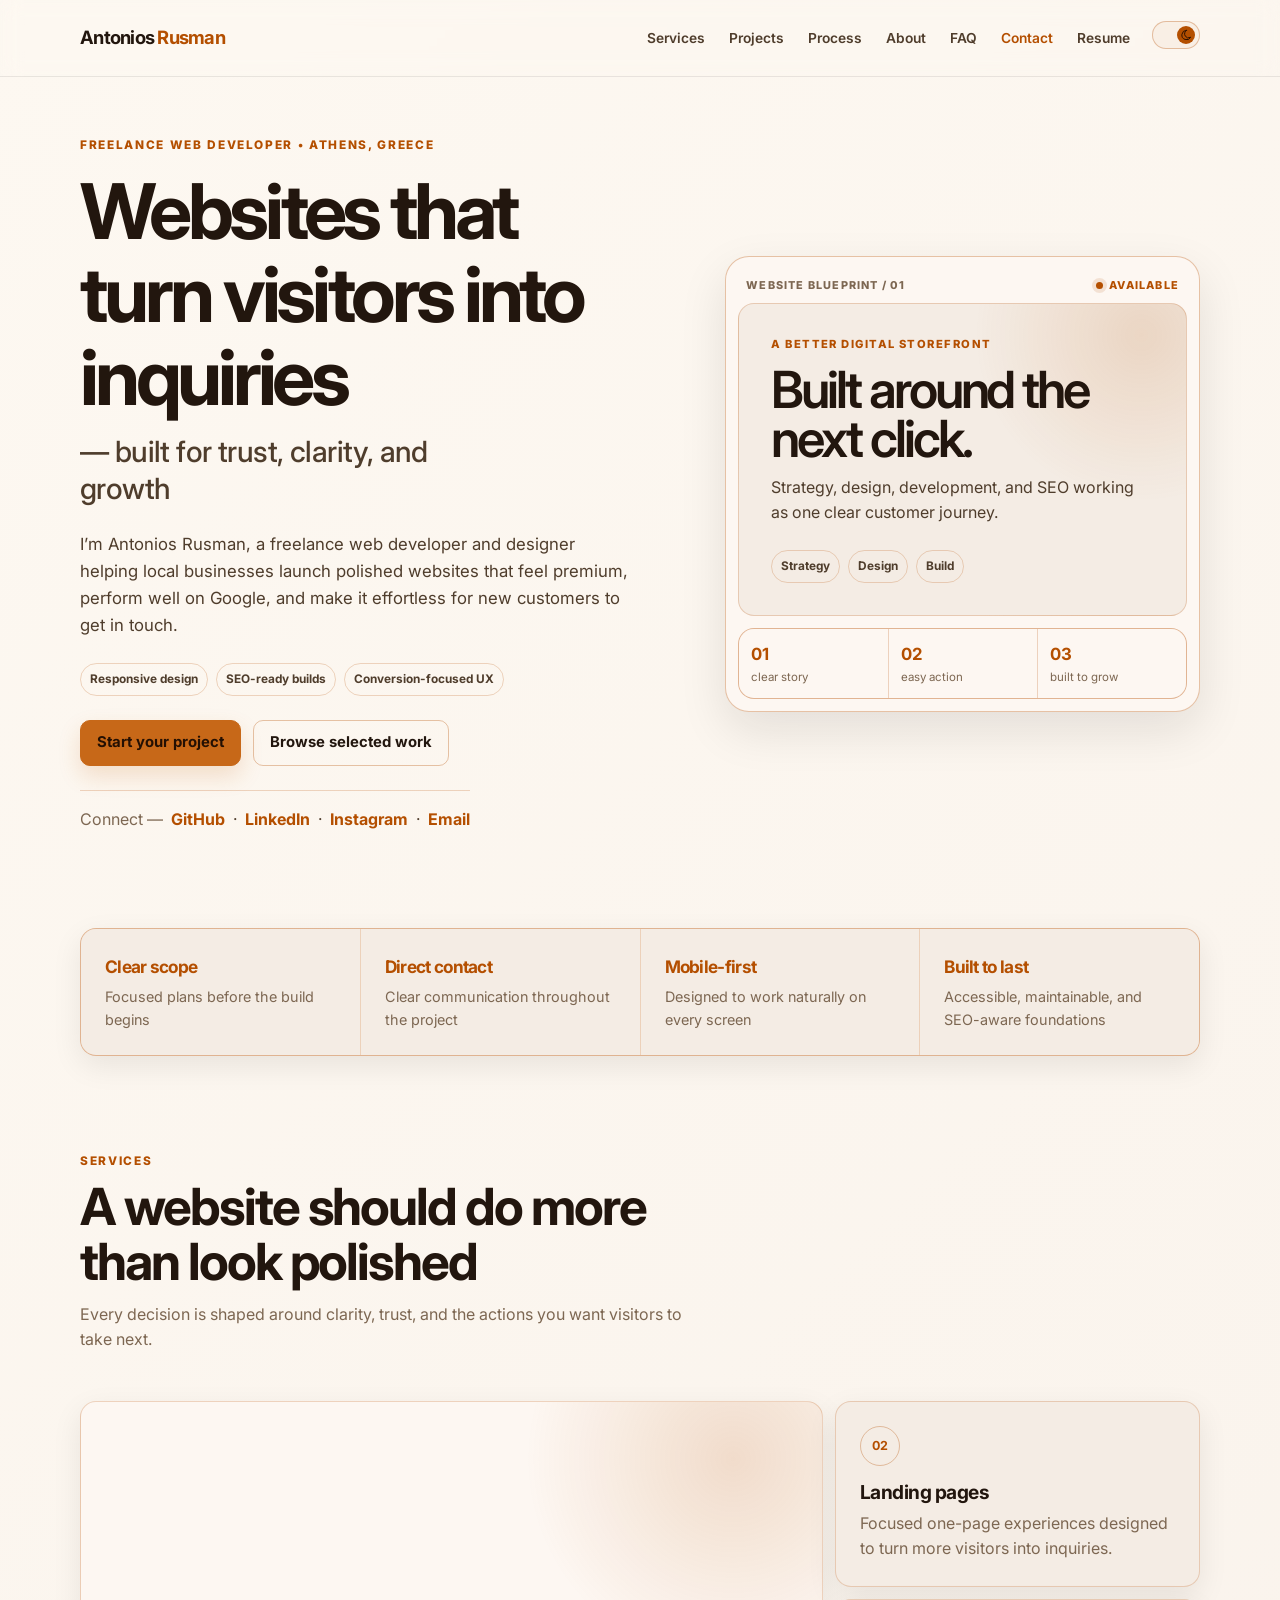
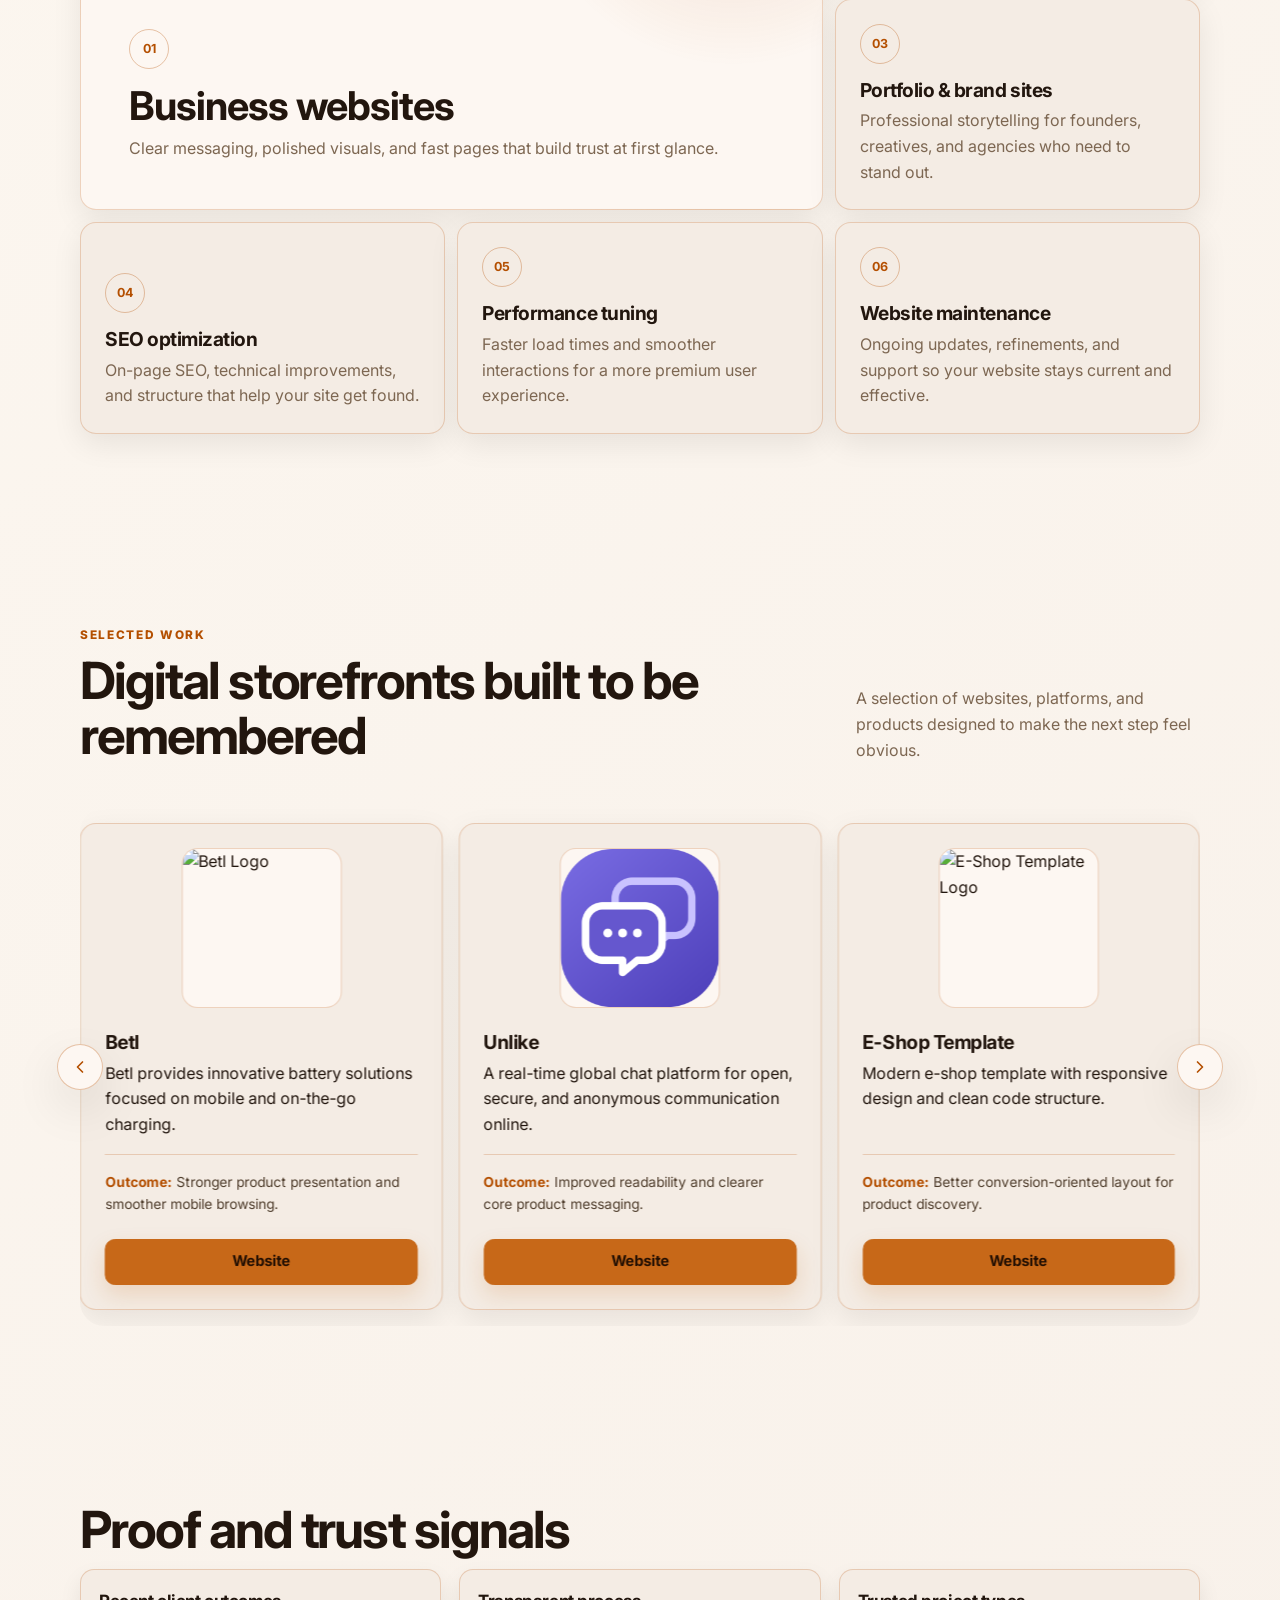
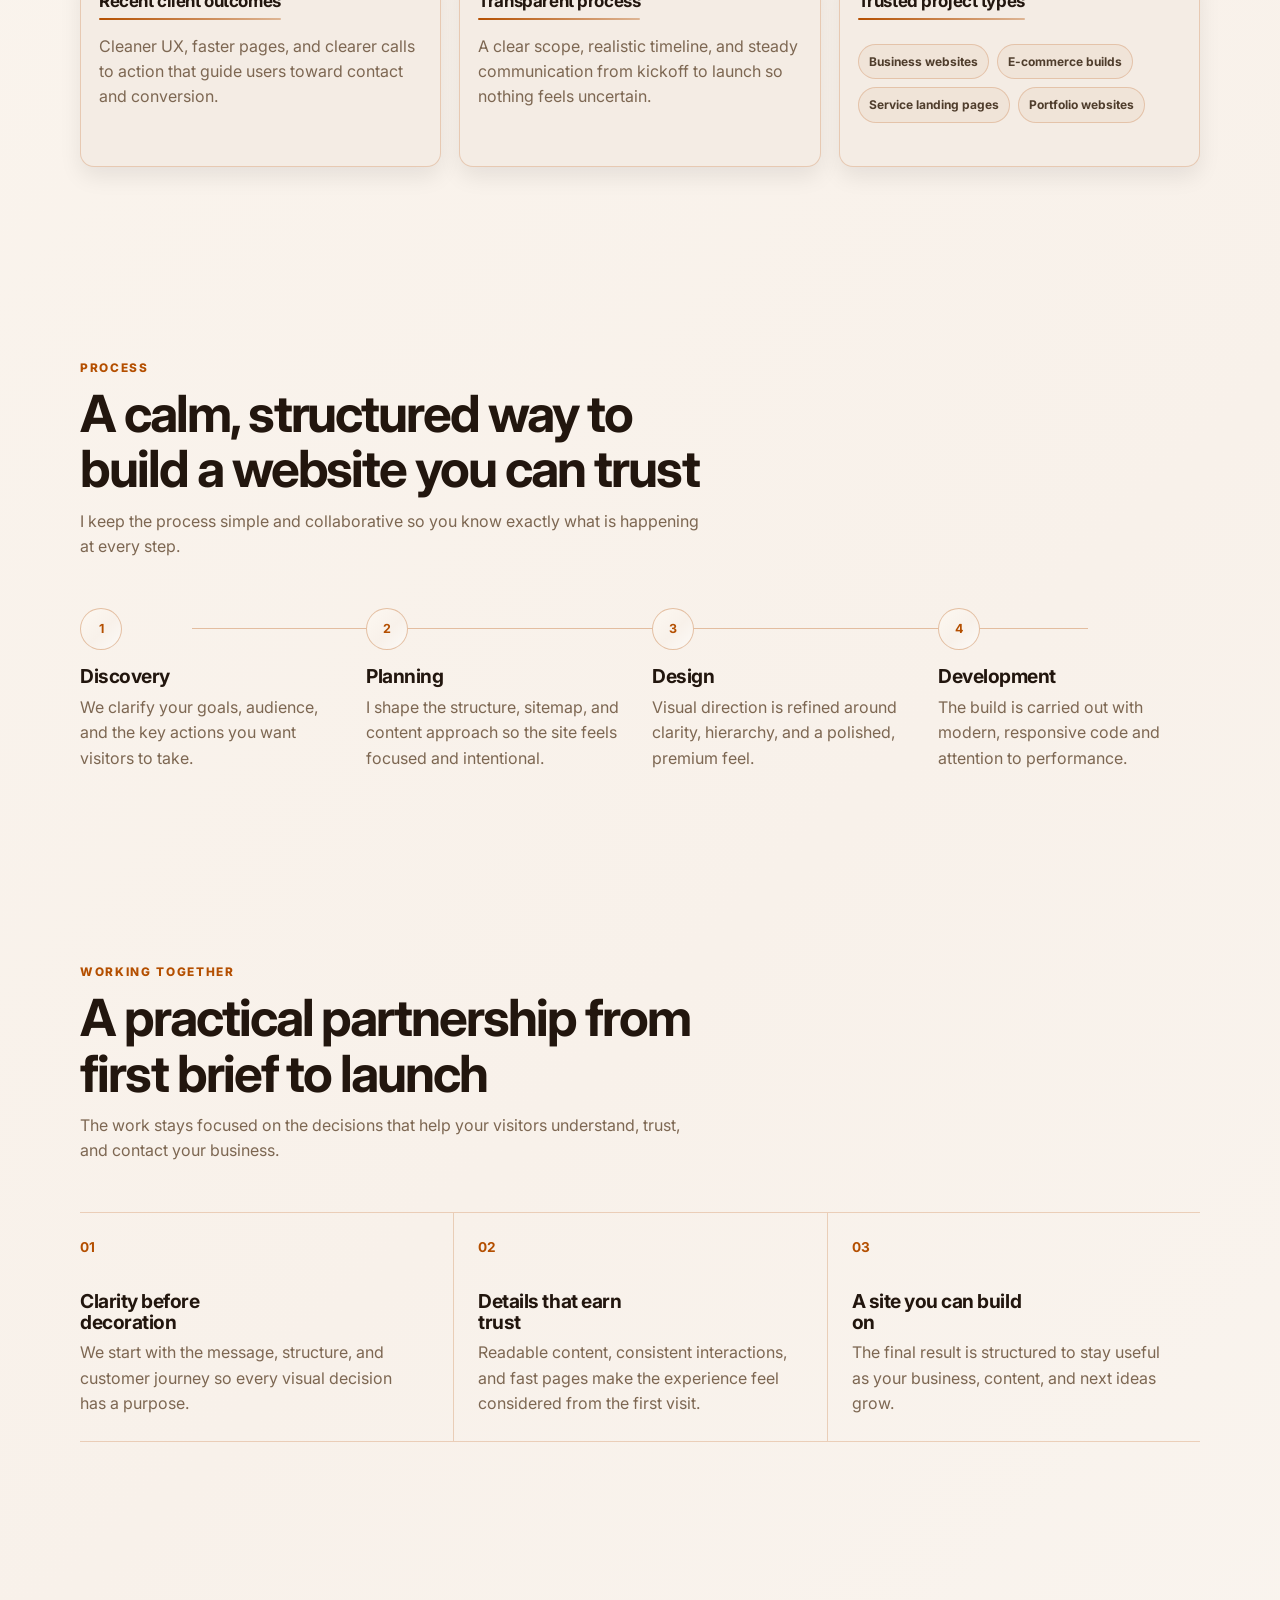
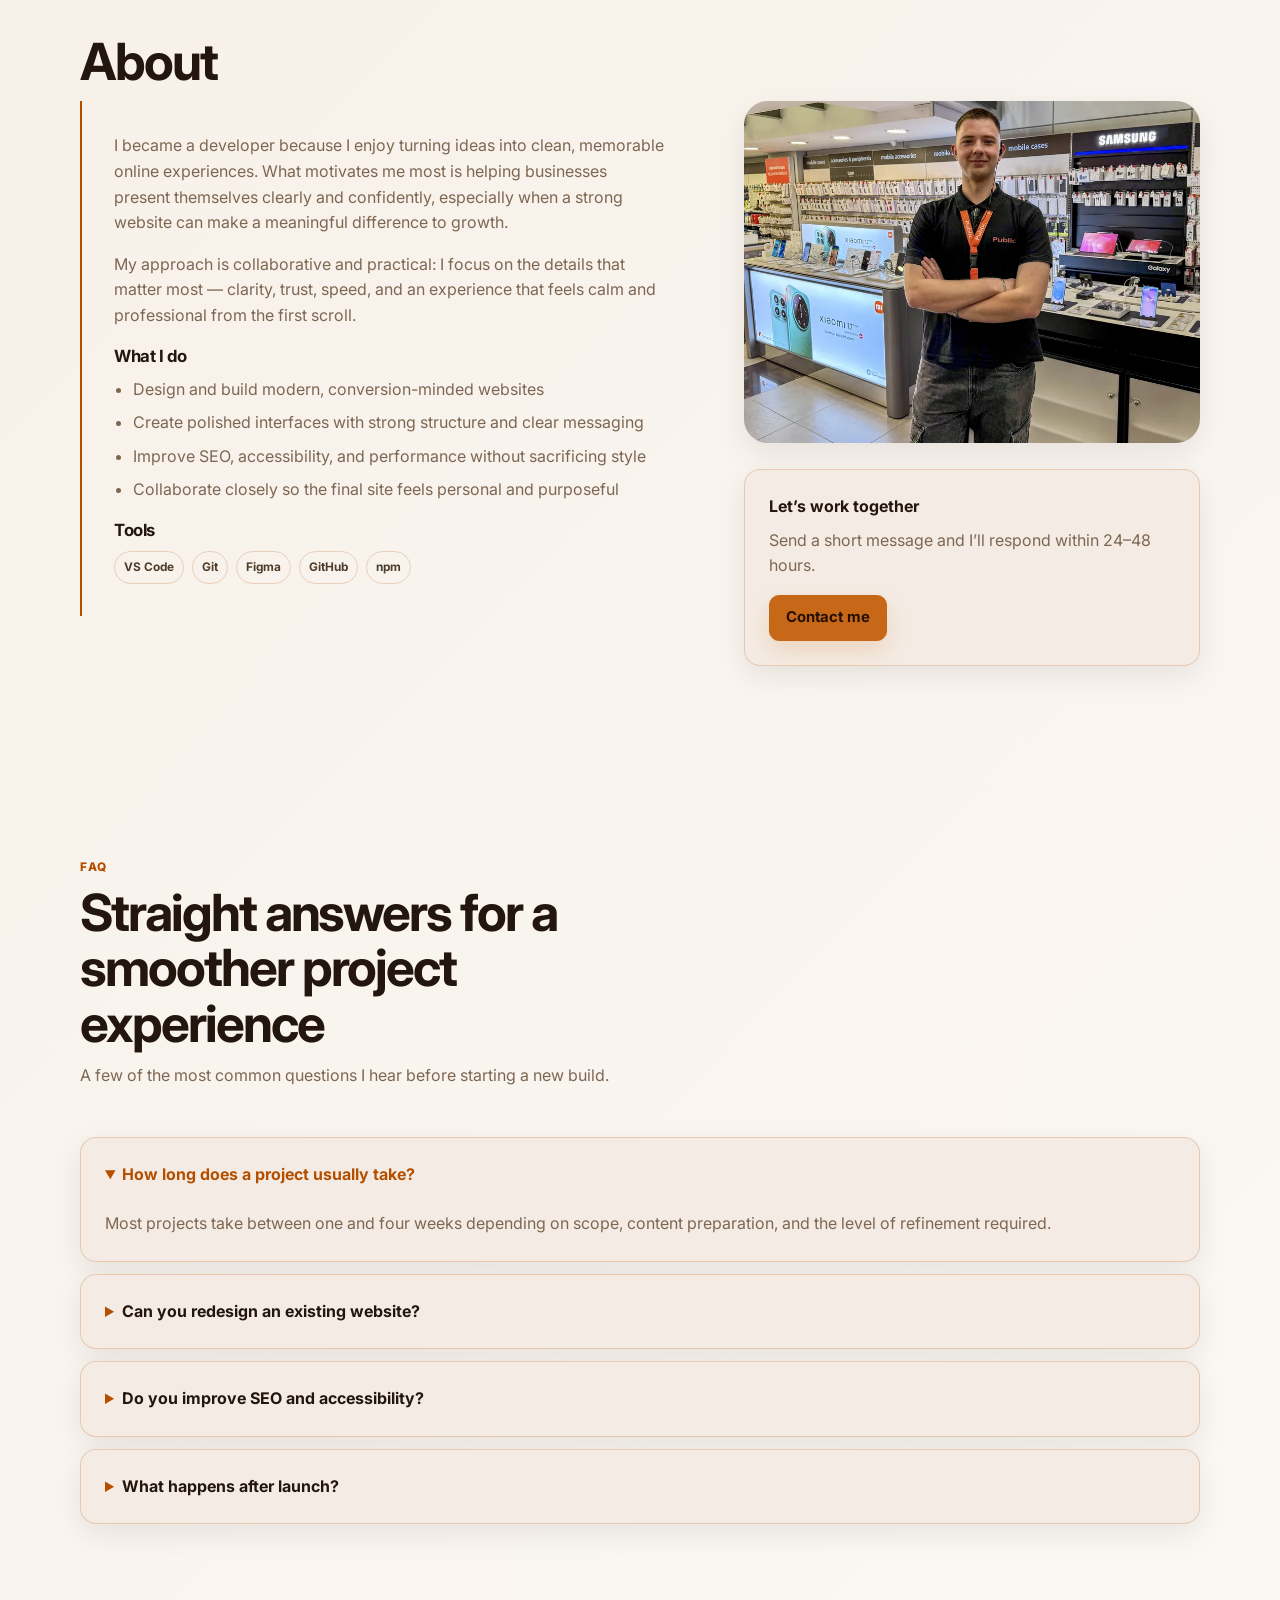
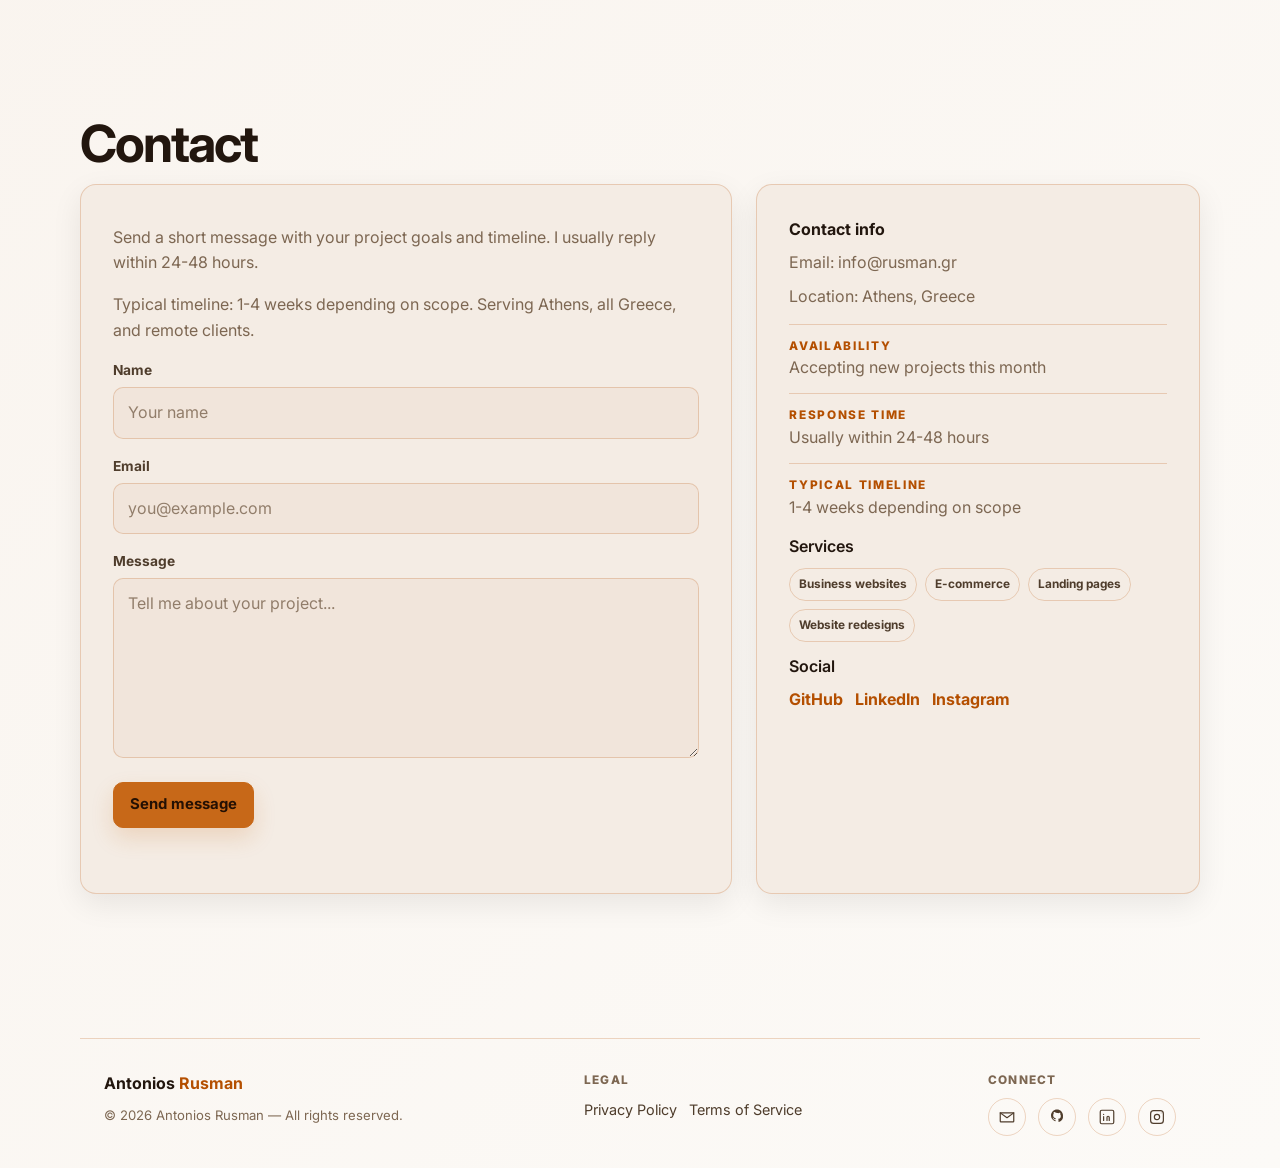
==== commit ebc4a728: "Update 02/10/2026 00:34" ====
--- a/index.html
+++ b/index.html
@@ -9,28 +9,39 @@
     <link rel="dns-prefetch" href="https://formspree.io" />
     <link rel="dns-prefetch" href="https://www.google-analytics.com" />
     
-    <title>Antonios Rusman | Freelance Web Developer in Athens, Greece</title>
+    <title>Freelance Web Developer in Athens | Antonios Rusman</title>
     <meta
       name="description"
-      content="Freelance web developer in Athens building fast, conversion-focused websites for businesses in Greece and remote clients."
+      content="Antonios Rusman is a freelance web developer in Athens creating fast, SEO-ready websites, landing pages, and e-commerce experiences for businesses in Greece and remotely."
     />
-    <meta name="robots" content="index,follow,max-image-preview:large" />
+    <meta name="author" content="Antonios Rusman" />
+    <meta name="robots" content="index,follow,max-image-preview:large,max-snippet:-1,max-video-preview:-1" />
+    <meta name="googlebot" content="index,follow,max-image-preview:large,max-snippet:-1,max-video-preview:-1" />
 
     <!-- Favicon -->
     <link rel="icon" type="image/x-icon" href="Imgs/favicon.ico" />
     <link rel="shortcut icon" href="Imgs/favicon.ico" />
+    <link rel="apple-touch-icon" href="Imgs/favicon-ar.png" />
 
     <!-- Organization Logo for Google Search -->
-    <script type="application/ld+json"> 
+    <script type="application/ld+json">
     {
       "@context": "https://schema.org",
       "@type": "Organization",
+      "@id": "https://rusman.gr/#organization",
+      "name": "Antonios Rusman Web Development",
       "url": "https://rusman.gr",
-      "logo": "https://rusman.gr/Imgs/favicon-ar.png"
+      "logo": "https://rusman.gr/Imgs/favicon-ar.png",
+      "email": "info@rusman.gr",
+      "sameAs": [
+        "https://github.com/AntonisRsmn",
+        "https://www.linkedin.com/in/antonisrusman/",
+        "https://instagram.com/_.rusman._"
+      ]
     }
     </script>
 
-    <!-- Fonts (Inter) - Preconnect before stylesheet for optimal loading -->
+    <!-- Fonts -->
     <link rel="preconnect" href="https://fonts.googleapis.com" />
     <link rel="preconnect" href="https://fonts.gstatic.com" crossorigin />
     <link
@@ -38,24 +49,18 @@
       rel="stylesheet"
     />
 
-    <link rel="preload" as="image" href="Imgs/IMG_0299.webp" type="image/webp">
-
-    <!-- Preload main stylesheet for faster rendering -->
-    <link rel="preload" href="styles.css" as="style" onload="this.onload=null;this.rel='stylesheet'">
-    <noscript><link rel="stylesheet" href="styles.css"></noscript>
-
-    <!-- Removed problematic inlined critical CSS for navbar. Main stylesheet is now primary. -->
+    <link rel="stylesheet" href="styles.css" />
 
     <!-- Open Graph / Social metadata -->
     <meta
       property="og:title"
-      content="Antonios Rusman - Freelance Web Developer in Athens"
+      content="Freelance Web Developer in Athens | Antonios Rusman"
     />
     <meta
       property="og:description"
-      content="Freelance web developer and designer in Athens, Greece. I build fast, modern, SEO-friendly websites for businesses and startups."
+      content="Fast, SEO-ready websites, landing pages, and e-commerce experiences for businesses in Greece and remotely."
     />
-    <meta property="og:site_name" content="rusman.gr" />
+    <meta property="og:site_name" content="Antonios Rusman Web Development" />
     <meta property="og:type" content="website" />
     <meta property="og:image" content="https://rusman.gr/Imgs/social/og-banner-1200x630.png?v=2" />
     <meta property="og:image:secure_url" content="https://rusman.gr/Imgs/social/og-banner-1200x630.png?v=2" />
@@ -66,8 +71,8 @@
     <meta property="og:url" content="https://rusman.gr/" />
     <meta property="og:locale" content="en_GB" />
     <meta name="twitter:card" content="summary_large_image" />
-    <meta name="twitter:title" content="Antonios Rusman - Freelance Web Developer in Athens" />
-    <meta name="twitter:description" content="Freelance web developer and designer in Athens, Greece. I build fast, modern, SEO-friendly websites for businesses and startups." />
+    <meta name="twitter:title" content="Freelance Web Developer in Athens | Antonios Rusman" />
+    <meta name="twitter:description" content="Fast, SEO-ready websites, landing pages, and e-commerce experiences for businesses in Greece and remotely." />
     <meta name="twitter:image" content="https://rusman.gr/Imgs/social/og-banner-1200x630.png?v=2" />
     <meta name="twitter:image:alt" content="Antonios Rusman - Web Developer and Designer" />
 
@@ -80,7 +85,18 @@
         "@context": "https://schema.org",
         "@graph": [
           {
+            "@type": "WebSite",
+            "@id": "https://rusman.gr/#website",
+            "url": "https://rusman.gr/",
+            "name": "Antonios Rusman Web Development",
+            "inLanguage": "en",
+            "publisher": {
+              "@id": "https://rusman.gr/#organization"
+            }
+          },
+          {
             "@type": "Person",
+            "@id": "https://rusman.gr/#antonios-rusman",
             "name": "Antonios Rusman",
             "url": "https://rusman.gr",
             "sameAs": [
@@ -97,10 +113,34 @@
           },
           {
             "@type": "ProfessionalService",
+            "@id": "https://rusman.gr/#professional-service",
             "name": "Antonios Rusman Web Development",
             "url": "https://rusman.gr",
             "image": "https://rusman.gr/Imgs/social/og-banner-1200x630.png",
-            "areaServed": ["Athens", "Greece", "Remote"],
+            "logo": "https://rusman.gr/Imgs/favicon-ar.png",
+            "description": "Freelance web development for businesses in Athens, Greece, and remote clients, including business websites, landing pages, e-commerce, SEO, and performance optimization.",
+            "email": "info@rusman.gr",
+            "parentOrganization": {
+              "@id": "https://rusman.gr/#organization"
+            },
+            "founder": {
+              "@id": "https://rusman.gr/#antonios-rusman"
+            },
+            "address": {
+              "@type": "PostalAddress",
+              "addressLocality": "Athens",
+              "addressCountry": "GR"
+            },
+            "areaServed": [
+              {
+                "@type": "City",
+                "name": "Athens"
+              },
+              {
+                "@type": "Country",
+                "name": "Greece"
+              }
+            ],
             "serviceType": [
               "Website Development",
               "UI/UX Design",
@@ -159,6 +199,8 @@
   </head>
 
   <body>
+    <a class="skip-link" href="#main-content">Skip to content</a>
+
     <!-- Header / Navigation -->
     <header>
       <div class="container nav">
@@ -171,7 +213,7 @@
 
         <!-- Mobile nav toggle -->
         <input type="checkbox" id="nav-toggle" class="nav-toggle" />
-        <label for="nav-toggle" class="nav-toggle-label">
+        <label for="nav-toggle" class="nav-toggle-label" aria-controls="primary-navigation" aria-expanded="false">
           <!-- Modern SVG hamburger icon -->
           <svg width="32" height="32" viewBox="0 0 32 32" fill="none">
             <rect y="7" width="32" height="3.5" rx="1.75" fill="#fff" />
@@ -181,8 +223,12 @@
         </label>
 
         <!-- Primary navigation links -->
-        <nav class="navlinks">
-          <label for="nav-toggle" class="nav-close" aria-label="Close menu">&times;</label>
+        <nav class="navlinks" id="primary-navigation" aria-label="Primary navigation">
+          <label for="nav-toggle" class="nav-close" aria-label="Close menu">
+            <svg viewBox="0 0 24 24" aria-hidden="true">
+              <path d="M7 7 17 17M17 7 7 17" />
+            </svg>
+          </label>
 
           <a href="#services">Services</a>
           <a href="#projects">Projects</a>
@@ -281,67 +327,54 @@
             </div>
           </div>
 
-          <!-- Side card (availability + skills) -->
-          <aside class="side-card reveal" data-reveal="zoom" data-reveal-delay="120">
-            <div class="side-card-header">
-              <div class="side-card-header-main">
-                <div class="text-strong">Available for your next launch</div>
-                <div class="muted small-top-muted">
-                  From strategy to SEO, I build websites that look sharp and feel trustworthy from the first click.
-                </div>
+          <aside class="side-card website-blueprint reveal" data-reveal="zoom" data-reveal-delay="120">
+            <div class="blueprint-topline">
+              <span>Website blueprint / 01</span>
+              <span class="blueprint-status">Available</span>
+            </div>
+            <div class="blueprint-screen">
+              <p class="blueprint-label">A better digital storefront</p>
+              <p class="blueprint-title">Built around the next click.</p>
+              <p class="blueprint-copy">Strategy, design, development, and SEO working as one clear customer journey.</p>
+              <div class="blueprint-tags" aria-label="Website services">
+                <span>Strategy</span>
+                <span>Design</span>
+                <span>Build</span>
               </div>
             </div>
-
-            <div class="mt-18">
-              <div class="text-label">
-                What I deliver
-              </div>
-              <div class="skills-list">
-                <span class="role">Strategy</span>
-                <span class="role">UI / UX</span>
-                <span class="role">Development</span>
-                <span class="role">SEO</span>
-                <span class="role">Performance</span>
-                <span class="role">Accessibility</span>
-              </div>
-            </div>
-
-            <div class="mt-18">
-              <div class="text-label">Working style</div>
-              <ul class="side-card-list">
-                <li>Fast, clear communication</li>
-                <li>Mobile-first and accessible builds</li>
-                <li>Thoughtful handoff and support</li>
-              </ul>
+            <div class="blueprint-metrics">
+              <div><strong>01</strong><span>clear story</span></div>
+              <div><strong>02</strong><span>easy action</span></div>
+              <div><strong>03</strong><span>built to grow</span></div>
             </div>
           </aside>
         </div>
       </section>
 
-      <section class="trust-strip reveal" data-reveal="up" aria-label="Key trust metrics">
+      <section class="trust-strip reveal" data-reveal="up" aria-label="Working principles">
         <div class="trust-card">
-          <strong>15+</strong>
-          <span>Projects launched</span>
+          <strong>Clear scope</strong>
+          <span>Focused plans before the build begins</span>
         </div>
         <div class="trust-card">
-          <strong>24h</strong>
-          <span>Typical response</span>
+          <strong>Direct contact</strong>
+          <span>Clear communication throughout the project</span>
         </div>
         <div class="trust-card">
-          <strong>100%</strong>
-          <span>Mobile-friendly</span>
+          <strong>Mobile-first</strong>
+          <span>Designed to work naturally on every screen</span>
         </div>
         <div class="trust-card">
-          <strong>SEO</strong>
-          <span>Built in from day one</span>
+          <strong>Built to last</strong>
+          <span>Accessible, maintainable, and SEO-aware foundations</span>
         </div>
       </section>
 
       <section id="services" class="services-section">
         <div class="section-heading reveal" data-reveal="up">
           <p class="section-kicker">Services</p>
-          <h2 class="section-title">Support for every stage of your online presence</h2>
-          <p class="section-copy">I help businesses move from a basic web presence to a professional, high-performing platform that feels as credible as the service they offer.</p>
+          <h2 class="section-title">A website should do more than look polished</h2>
+          <p class="section-copy">Every decision is shaped around clarity, trust, and the actions you want visitors to take next.</p>
         </div>
         <div class="services-grid">
           <article class="service-card reveal" data-reveal="up">
@@ -379,7 +412,11 @@
 
       <!-- PROJECTS CAROUSEL -->
       <section id="projects">
-        <h2 class="section-title reveal" data-reveal="left">Selected projects for businesses in Greece</h2>
+        <div class="section-heading reveal" data-reveal="up">
+          <p class="section-kicker">Selected work</p>
+          <h2 class="section-title">Digital storefronts built to be remembered</h2>
+          <p class="section-copy">A selection of websites, platforms, and products designed to make the next step feel obvious.</p>
+        </div>
 
         <!-- Carousel container:
              - carousel-projects (id=carouselProjects) will be populated dynamically via JS
@@ -489,36 +526,27 @@
         </div>
       </section>
 
-      <section id="testimonials" class="testimonials-section">
+      <section id="approach" class="approach-section">
         <div class="section-heading reveal" data-reveal="up">
-          <p class="section-kicker">Testimonials</p>
-          <h2 class="section-title">Trusted by founders and small businesses who wanted a stronger online presence</h2>
-          <p class="section-copy">The focus is always on clarity, speed, and making the website feel as professional as the business behind it.</p>
-        </div>
-        <div class="testimonials-grid">
-          <article class="testimonial-card reveal" data-reveal="up">
-            <div class="testimonial-stars" aria-label="Five star review">★★★★★</div>
-            <p>“The whole experience felt thoughtful and professional. The site now feels much more trustworthy and easier for clients to understand.”</p>
-            <div class="testimonial-author">
-              <strong>Maria V.</strong>
-              <span>Founder, Local Services Brand</span>
-            </div>
-          </article>
-          <article class="testimonial-card reveal" data-reveal="up" data-reveal-delay="80">
-            <div class="testimonial-stars" aria-label="Five star review">★★★★★</div>
-            <p>“The new site gave us a stronger first impression and made it much easier for people to get in touch.”</p>
-            <div class="testimonial-author">
-              <strong>Nikos P.</strong>
-              <span>Director, Small Business</span>
-            </div>
-          </article>
-          <article class="testimonial-card reveal" data-reveal="up" data-reveal-delay="120">
-            <div class="testimonial-stars" aria-label="Five star review">★★★★★</div>
-            <p>“Everything felt polished, clear, and genuinely tailored to our needs rather than a generic template.”</p>
-            <div class="testimonial-author">
-              <strong>Eleni K.</strong>
-              <span>Creative Consultant</span>
-            </div>
+          <p class="section-kicker">Working together</p>
+          <h2 class="section-title">A practical partnership from first brief to launch</h2>
+          <p class="section-copy">The work stays focused on the decisions that help your visitors understand, trust, and contact your business.</p>
+        </div>
+        <div class="approach-grid">
+          <article class="approach-item reveal" data-reveal="up">
+            <span>01</span>
+            <h3>Clarity before decoration</h3>
+            <p>We start with the message, structure, and customer journey so every visual decision has a purpose.</p>
+          </article>
+          <article class="approach-item reveal" data-reveal="up" data-reveal-delay="80">
+            <span>02</span>
+            <h3>Details that earn trust</h3>
+            <p>Readable content, consistent interactions, and fast pages make the experience feel considered from the first visit.</p>
+          </article>
+          <article class="approach-item reveal" data-reveal="up" data-reveal-delay="120">
+            <span>03</span>
+            <h3>A site you can build on</h3>
+            <p>The final result is structured to stay useful as your business, content, and next ideas grow.</p>
           </article>
         </div>
       </section>
@@ -762,7 +790,6 @@
       class="scroll-to-top"
       type="button"
       aria-label="Scroll to top"
-      title="Back to top"
     >
       <svg viewBox="0 0 24 24" aria-hidden="true" focusable="false">
         <path d="M6 14L12 8L18 14" />
--- a/styles.css
+++ b/styles.css
@@ -1,504 +1,1481 @@
-﻿:root {
-  /* Default palette switched back to the warm orange-themed dark background */
-  --bg: linear-gradient(135deg, #0b0711 0%, #2a0d0d 50%, #30121a 100%);
-  --bg-secondary: rgba(255,255,255,0.04);
-  --surface: rgba(255,255,255,0.035);
-  --surface-elevated: rgba(255,255,255,0.055);
-  --card: rgba(255,255,255,0.046);
-  --card-strong: rgba(255,255,255,0.08);
-  --border: rgba(255,255,255,0.13);
-  --border-strong: rgba(255,255,255,0.18);
-  --text-primary: #ffffff;
+:root {
+  --bg: linear-gradient(315deg, #0b0711 0%, #0b0711 30%, #481a10 100%);
+  --bg-deep: #0b0711;
+  --surface: rgba(255, 255, 255, 0.035);
+  --surface-raised: rgba(255, 255, 255, 0.055);
+  --surface-soft: rgba(255, 255, 255, 0.04);
+  --text: #ffffff;
   --text-secondary: #f4ede4;
-  --text-muted: #ddd2c4;
+  --muted: #ddd2c4;
   --accent: #ff8c00;
-  --accent-r: 255;
-  --accent-g: 140;
-  --accent-b: 0;
-  --accent-03: rgba(var(--accent-r), var(--accent-g), var(--accent-b), 0.03);
-  --accent-05: rgba(var(--accent-r), var(--accent-g), var(--accent-b), 0.05);
-  --accent-06: rgba(var(--accent-r), var(--accent-g), var(--accent-b), 0.06);
-  --accent-12: rgba(var(--accent-r), var(--accent-g), var(--accent-b), 0.12);
-  --accent-15: rgba(var(--accent-r), var(--accent-g), var(--accent-b), 0.15);
-  --accent-18: rgba(var(--accent-r), var(--accent-g), var(--accent-b), 0.18);
-  --accent-2: rgba(var(--accent-r), var(--accent-g), var(--accent-b), 0.2);
-  --accent-3: rgba(var(--accent-r), var(--accent-g), var(--accent-b), 0.3);
-  --accent-35: rgba(var(--accent-r), var(--accent-g), var(--accent-b), 0.35);
-  --accent-4: rgba(var(--accent-r), var(--accent-g), var(--accent-b), 0.4);
-  --accent-6: rgba(var(--accent-r), var(--accent-g), var(--accent-b), 0.6);
-  --neon-hover-delay: 0.02s;
   --accent-hover: #ffb86b;
   --accent-active: #ff6d00;
-  --accent-glow: rgba(255,140,0,0.24);
-  --secondary-accent: #ffb37d;
-  --secondary-accent-soft: rgba(255,179,125,0.16);
-  --glass: rgba(255,140,0,0.04);
-  --link: #ffd19f;
-  --success: #6fe2a1;
-  --warning: #ffcf66;
-  --error: #ff7d7d;
-  --info: #8fd7ff;
-  --shadow-sm: 0 10px 30px rgba(0,0,0,0.16);
-  --shadow-md: 0 18px 48px rgba(0,0,0,0.24);
-  --text: var(--text-primary);
-  --muted: var(--text-muted);
-  --text-strong: #ffffff;
-  --radius: 16px;
-  --max: 1100px;
+  --accent-rgb: 255, 140, 0;
+  --border: rgba(255, 255, 255, 0.13);
+  --border-strong: rgba(255, 255, 255, 0.18);
+  --shadow-sm: 0 10px 30px rgba(0, 0, 0, 0.16);
+  --shadow-md: 0 18px 48px rgba(0, 0, 0, 0.24);
+  --font-body: Inter, system-ui, -apple-system, BlinkMacSystemFont, "Segoe UI", sans-serif;
+  --font-display: Inter, system-ui, -apple-system, BlinkMacSystemFont, "Segoe UI", sans-serif;
+  --space-1: 4px;
+  --space-2: 8px;
+  --space-3: 12px;
+  --space-4: 16px;
+  --space-5: 24px;
+  --space-6: 32px;
+  --space-7: 48px;
+  --space-8: 64px;
+  --space-9: 96px;
+  --radius-sm: 10px;
+  --radius-md: 16px;
+  --radius-lg: 24px;
+  --content: 1120px;
+  --transition: 260ms cubic-bezier(0.22, 0.61, 0.36, 1);
+  --hover-duration: 260ms;
   color-scheme: dark;
 }
 
-/* ------------------------- */
-/* Optional Halloween season override classes */
-/* ------------------------- */
-
-/* HALLOWEEN (dark variant) */
-body.season-halloween {
-  --bg: linear-gradient(135deg, #0b0711 0%, #2a0d0d 50%, #30121a 100%);
-  --panel: rgba(30,18,24,0.6);
-  --muted: #d5b79d;
-  --accent: #ff8c00; /* orange accent */
-  --glass: rgba(255,140,0,0.04);
-  --text: #ffeee6;
-}
-
-/* HALLOWEEN light-theme variant */
-.light-theme.season-halloween {
-  /* brighter, cleaner white background for light theme */
-  --bg: linear-gradient(135deg, #ffffff 0%, #fbfbfa 45%, #ffffff 100%);
-  --panel: #fffbf9;
-  --muted: #4a3a2a;
-  --accent: #b44f00; /* muted orange */
-  --glass: rgba(180,80,0,0.04);
-  --text: #1b1b1b;
-}
-
-/* Generic overlay container used by seasonal effects */
-#season-overlay {
-  position: fixed;
-  inset: 0;
-  pointer-events: none;
-  z-index: 849;
-  overflow: hidden;
-}
-
-/* small Halloween particle */
-.h-particle {
-  position: absolute;
-  width: 10px;
-  height: 10px;
-  border-radius: 50%;
-  background: rgba(255,140,0,0.95);
-  box-shadow: 0 0 6px rgba(255,140,0,0.2);
-  transform: translate3d(0,0,0);
-  animation: hfloat linear 6s infinite;
-}
-
-/* Global CTA and brand accent updates */
-.btn.primary {
-  background: rgba(var(--accent-r), var(--accent-g), var(--accent-b), 0.14);
-  color: var(--accent);
-  border: 1px solid rgba(var(--accent-r), var(--accent-g), var(--accent-b), 0.35);
-  padding: 10px 16px;
-  border-radius: 10px;
-  box-shadow: 0 10px 24px rgba(0, 0, 0, 0.18);
-}
-.light-theme .btn.primary {
-  background: var(--accent);
-  color: #fff;
-  border: 1px solid var(--accent);
-  box-shadow: 0 10px 22px rgba(var(--accent-r), var(--accent-g), var(--accent-b), 0.28);
-}
-.light-theme .btn.primary:hover {
-  background: var(--accent-hover);
-  color: #140a03;
-  border-color: rgba(var(--accent-r), var(--accent-g), var(--accent-b), 0.35);
-  box-shadow: 0 14px 26px rgba(var(--accent-r), var(--accent-g), var(--accent-b), 0.35);
-}
-.brand, .intro h1 .name { color: var(--accent); }
-
-@keyframes hfloat {
-  0% { transform: translateY(0) translateX(0) scale(1); opacity: 1 }
-  100% { transform: translateY(-120vh) translateX(30px) scale(0.8); opacity: 0 }
-}
-
 .light-theme {
-  --bg: linear-gradient(135deg, #fcfaf7 0%, #f8f1ea 45%, #fdf8f1 100%);
-  --bg-secondary: rgba(24,24,24,0.04);
+  --bg: linear-gradient(315deg, #fcfaf7 0%, #f8f1ea 45%, #fdf8f1 100%);
+  --bg-deep: #fcfaf7;
   --surface: #f4ece4;
-  --surface-elevated: #fdf7f2;
-  --card: #f7f1ea;
-  --card-strong: #fffdfb;
-  --border: rgba(180,79,0,0.22);
-  --border-strong: rgba(180,79,0,0.32);
-  --text-primary: #22160e;
+  --surface-raised: #fdf7f2;
+  --surface-soft: rgba(180, 80, 0, 0.04);
+  --text: #22160e;
   --text-secondary: #4f3d2c;
-  --text-muted: #7d6752;
+  --muted: #7d6752;
   --accent: #b44f00;
-  --accent-r: 180;
-  --accent-g: 79;
-  --accent-b: 0;
   --accent-hover: #d57a17;
   --accent-active: #9d3f00;
-  --accent-glow: rgba(180,79,0,0.16);
-  --secondary-accent: #c97a3a;
-  --secondary-accent-soft: rgba(201,122,58,0.15);
-  --glass: rgba(180,80,0,0.04);
-  --link: #8b4a0a;
-  --success: #188041;
-  --warning: #a76100;
-  --error: #b12222;
-  --info: #256b95;
-  --shadow-sm: 0 10px 30px rgba(15,15,15,0.08);
-  --shadow-md: 0 18px 48px rgba(15,15,15,0.1);
-  --text: var(--text-primary);
-  --muted: var(--text-muted);
-  --text-strong: #000000;
-  --radius: 16px;
-  --max: 1100px;
+  --accent-rgb: 180, 79, 0;
+  --border: rgba(180, 79, 0, 0.22);
+  --border-strong: rgba(180, 79, 0, 0.32);
+  --shadow-sm: 0 10px 30px rgba(15, 15, 15, 0.08);
+  --shadow-md: 0 18px 48px rgba(15, 15, 15, 0.1);
   color-scheme: light;
 }
 
-/* Common card style for dark theme */
-.side-card,
-.contact-card,
-.me-photo,
+* {
+  box-sizing: border-box;
+}
+
+html {
+  scroll-behavior: smooth;
+  scroll-padding-top: 96px;
+}
+
+body {
+  min-width: 320px;
+  margin: var(--space-3) 0 0;
+  overflow-x: clip;
+  background: var(--bg);
+  color: var(--text);
+  font-family: var(--font-body);
+  font-size: 16px;
+  line-height: 1.6;
+}
+
+.light-theme {
+  background: var(--bg);
+}
+
+body.nav-open {
+  overflow: hidden;
+}
+
+a {
+  color: inherit;
+  text-underline-offset: 3px;
+}
+
+button,
+input,
+textarea {
+  font: inherit;
+}
+
+button,
+a {
+  -webkit-tap-highlight-color: transparent;
+}
+
+img {
+  display: block;
+  max-width: 100%;
+}
+
+svg {
+  display: block;
+}
+
+::selection {
+  background: var(--accent);
+  color: #1d0c04;
+}
+
+.container {
+  width: min(calc(100% - 48px), var(--content));
+  margin-inline: auto;
+}
+
+.skip-link {
+  position: fixed;
+  top: var(--space-3);
+  left: var(--space-3);
+  z-index: 200;
+  padding: 10px 14px;
+  border-radius: var(--radius-sm);
+  background: var(--accent);
+  color: #241003;
+  font-weight: 800;
+  text-decoration: none;
+  transform: translateY(-160%);
+  transition: transform var(--transition);
+}
+
+.skip-link:focus {
+  transform: translateY(0);
+}
+
+main.container {
+  padding-top: 92px;
+}
+
+section {
+  position: relative;
+  padding-block: clamp(var(--space-7), 8vw, var(--space-9));
+  scroll-margin-top: 84px;
+}
+
+h1,
+h2,
+h3,
+p {
+  margin-top: 0;
+}
+
+h1,
+h2,
+h3,
+.brand-link,
+.text-strong {
+  font-family: var(--font-display);
+}
+
+h1,
+h2,
+h3 {
+  color: var(--text);
+  line-height: 1.08;
+}
+
+h1 {
+  letter-spacing: -0.055em;
+}
+
+h2 {
+  letter-spacing: -0.04em;
+}
+
+h3 {
+  letter-spacing: -0.025em;
+}
+
+.muted {
+  color: var(--muted);
+}
+
+.text-strong {
+  color: var(--text);
+  font-weight: 700;
+}
+
+.text-medium {
+  color: var(--text);
+  font-weight: 600;
+}
+
+.text-label,
+.section-kicker,
+.eyebrow {
+  color: var(--accent);
+  font-size: 0.74rem;
+  font-weight: 800;
+  letter-spacing: 0.14em;
+  text-transform: uppercase;
+}
+
+.mt-8 {
+  margin-top: var(--space-2);
+}
+
+.mt-12 {
+  margin-top: var(--space-3);
+}
+
+.mt-14 {
+  margin-top: 14px;
+}
+
+.mt-18 {
+  margin-top: 18px;
+}
+
+/* Navigation */
+header {
+  position: fixed;
+  inset: 0 0 auto;
+  z-index: 100;
+  border-bottom: 1px solid rgba(255, 255, 255, 0.05);
+  background: transparent;
+  backdrop-filter: blur(10px);
+}
+
+.light-theme header {
+  border-bottom-color: rgba(0, 0, 0, 0.08);
+  background: transparent;
+}
+
+.nav {
+  display: flex;
+  min-height: 76px;
+  align-items: center;
+  gap: var(--space-5);
+}
+
+.brand {
+  flex: 1 0 auto;
+}
+
+.brand-link {
+  color: var(--text);
+  font-size: 1.15rem;
+  font-weight: 700;
+  letter-spacing: -0.04em;
+  text-decoration: none;
+}
+
+.accent-text {
+  color: var(--accent);
+}
+
+.navlinks {
+  display: flex;
+  align-items: center;
+  gap: var(--space-1);
+}
+
+.navlinks a {
+  padding: 8px 10px;
+  border-radius: 999px;
+  color: var(--text-secondary);
+  font-size: 0.86rem;
+  font-weight: 600;
+  text-decoration: none;
+  transition: color var(--transition), background-color var(--transition);
+}
+
+.navlinks a:hover,
+.navlinks a:focus-visible {
+  background: rgba(var(--accent-rgb), 0.1);
+  color: var(--text);
+}
+
+.navlinks a[aria-current] {
+  color: var(--accent);
+}
+
+.nav-toggle,
+.nav-toggle-label,
+.nav-close,
+.nav-overlay {
+  display: none;
+}
+
+.theme-switch {
+  margin-left: var(--space-2);
+}
+
+.switch-input {
+  position: absolute;
+  width: 1px;
+  height: 1px;
+  overflow: hidden;
+  clip: rect(0 0 0 0);
+  clip-path: inset(50%);
+  white-space: nowrap;
+}
+
+.switch {
+  position: relative;
+  display: block;
+  width: 48px;
+  height: 28px;
+  cursor: pointer;
+}
+
+.switch-track {
+  position: absolute;
+  inset: 0;
+  border: 1px solid var(--border-strong);
+  border-radius: 999px;
+  background: var(--surface-soft);
+}
+
+.switch-track .ghost {
+  display: none;
+}
+
+.switch-thumb {
+  position: absolute;
+  top: 5px;
+  left: 5px;
+  display: grid;
+  width: 18px;
+  height: 18px;
+  place-items: center;
+  border-radius: 50%;
+  background: var(--accent);
+  color: #2b1002;
+  transition: transform var(--transition);
+}
+
+.thumb-icon {
+  width: 12px;
+  height: 12px;
+}
+
+.thumb-icon.moon {
+  display: none;
+}
+
+.switch-input:checked + .switch .switch-thumb {
+  transform: translateX(20px);
+}
+
+.switch-input:checked + .switch .sun {
+  display: none;
+}
+
+.switch-input:checked + .switch .moon {
+  display: block;
+}
+
+/* Shared components */
+.btn {
+  display: inline-flex;
+  min-height: 46px;
+  align-items: center;
+  justify-content: center;
+  padding: 10px 16px;
+  border: 1px solid var(--border-strong);
+  border-radius: var(--radius-sm);
+  background: transparent;
+  color: var(--text);
+  font-size: 0.93rem;
+  font-weight: 700;
+  text-decoration: none;
+  transition: background-color var(--transition), border-color var(--transition), color var(--transition), transform var(--transition), box-shadow var(--transition);
+}
+
+.btn:hover,
+.btn:focus-visible {
+  border-color: var(--accent);
+  background: rgba(var(--accent-rgb), 0.09);
+  transform: translateY(-2px);
+}
+
+.btn.primary {
+  border-color: var(--accent);
+  background: var(--accent);
+  color: #241003;
+  box-shadow: 0 10px 22px rgba(var(--accent-rgb), 0.18);
+}
+
+.btn.primary:hover,
+.btn.primary:focus-visible {
+  border-color: var(--accent-hover);
+  background: var(--accent-hover);
+  color: #241003;
+  box-shadow: 0 14px 28px rgba(var(--accent-rgb), 0.24);
+}
+
+.light-theme .btn.primary {
+  border-color: #c76818;
+  background: #c76818;
+  box-shadow: 0 10px 22px rgba(200, 104, 24, 0.18);
+}
+
+.light-theme .btn.primary:hover,
+.light-theme .btn.primary:focus-visible {
+  border-color: #d98232;
+  background: #d98232;
+  box-shadow: 0 14px 28px rgba(200, 104, 24, 0.24);
+}
+
+.role {
+  display: inline-flex;
+  align-items: center;
+  padding: 6px 9px;
+  border: 1px solid var(--border);
+  border-radius: 999px;
+  background: transparent;
+  color: var(--text-secondary);
+  font-size: 0.74rem;
+  font-weight: 700;
+}
+
+.section-heading {
+  max-width: 720px;
+  margin-bottom: clamp(var(--space-5), 4vw, var(--space-7));
+}
+
+.section-kicker {
+  margin-bottom: var(--space-2);
+}
+
+.section-title {
+  max-width: 19ch;
+  margin-bottom: var(--space-3);
+  font-size: clamp(2rem, 4vw, 3.35rem);
+}
+
+.section-copy {
+  max-width: 62ch;
+  margin-bottom: 0;
+  color: var(--muted);
+}
+
+.surface-card {
+  border: 1px solid var(--border);
+  border-radius: var(--radius-md);
+  background: var(--surface);
+  box-shadow: var(--shadow-sm);
+}
+
+/* Hero */
+.hero {
+  min-height: min(700px, calc(100vh - 76px));
+  padding-top: clamp(var(--space-4), 3vw, var(--space-6));
+}
+
+.hero-grid {
+  display: grid;
+  grid-template-columns: minmax(0, 1.08fr) minmax(360px, 0.92fr);
+  align-items: center;
+  gap: clamp(var(--space-6), 7vw, 88px);
+}
+
+.eyebrow {
+  margin-bottom: var(--space-4);
+}
+
+.intro h1 {
+  max-width: 12ch;
+  margin-bottom: var(--space-5);
+  font-size: clamp(3.1rem, 6vw, 5.3rem);
+}
+
+.intro h1 .name {
+  display: block;
+}
+
+.intro h1 .title-subtitle {
+  display: block;
+  max-width: 24ch;
+  margin-top: 0.5em;
+  color: var(--text-secondary);
+  font-size: 0.38em;
+  font-weight: 500;
+  letter-spacing: -0.02em;
+  line-height: 1.25;
+}
+
+.lead {
+  max-width: 56ch;
+  margin-bottom: 0;
+  color: var(--text-secondary);
+  font-size: 1.05rem;
+}
+
+.role-group {
+  margin-top: var(--space-5);
+}
+
+.role-list,
+.skills-list,
+.tools-list,
+.proof-chips,
+.contact-chip-list {
+  display: flex;
+  flex-wrap: wrap;
+  gap: var(--space-2);
+}
+
+.cta {
+  display: flex;
+  flex-wrap: wrap;
+  gap: var(--space-3);
+  margin-top: var(--space-5);
+}
+
+.connect-row {
+  display: flex;
+  flex-wrap: wrap;
+  gap: var(--space-2);
+  max-width: max-content;
+  margin-top: var(--space-5);
+  padding-top: var(--space-4);
+  border-top: 1px solid var(--border);
+  color: var(--text-secondary);
+}
+
+.connect-row a {
+  color: var(--accent);
+  font-weight: 700;
+  text-decoration: none;
+}
+
+.connect-row a:hover,
+.connect-row a:focus-visible {
+  color: var(--accent-hover);
+  text-decoration: underline;
+}
+
+.website-blueprint {
+  padding: var(--space-3);
+  overflow: hidden;
+  border: 1px solid var(--border-strong);
+  border-radius: var(--radius-lg);
+  background: var(--surface-raised);
+  box-shadow: var(--shadow-md);
+}
+
+.blueprint-topline {
+  display: flex;
+  align-items: center;
+  justify-content: space-between;
+  gap: var(--space-3);
+  padding: var(--space-2);
+  color: var(--muted);
+  font-size: 0.68rem;
+  font-weight: 800;
+  letter-spacing: 0.11em;
+  text-transform: uppercase;
+}
+
+.blueprint-status {
+  display: inline-flex;
+  align-items: center;
+  gap: 6px;
+  color: var(--accent);
+}
+
+.blueprint-status::before {
+  width: 7px;
+  height: 7px;
+  border-radius: 50%;
+  background: currentColor;
+  box-shadow: 0 0 0 4px rgba(var(--accent-rgb), 0.13);
+  content: "";
+}
+
+.blueprint-screen {
+  display: flex;
+  min-height: 300px;
+  flex-direction: column;
+  justify-content: end;
+  padding: clamp(var(--space-5), 4vw, var(--space-6));
+  border: 1px solid var(--border);
+  border-radius: var(--radius-md);
+  background:
+    radial-gradient(circle at 90% 10%, rgba(var(--accent-rgb), 0.14), transparent 34%),
+    var(--surface);
+}
+
+.blueprint-label {
+  margin-bottom: var(--space-3);
+  color: var(--accent);
+  font-size: 0.7rem;
+  font-weight: 800;
+  letter-spacing: 0.13em;
+  text-transform: uppercase;
+}
+
+.blueprint-title {
+  max-width: 10ch;
+  margin-bottom: var(--space-3);
+  font-family: var(--font-display);
+  font-size: clamp(2.15rem, 4vw, 3.3rem);
+  font-weight: 600;
+  letter-spacing: -0.06em;
+  line-height: 0.95;
+}
+
+.blueprint-copy {
+  max-width: 38ch;
+  margin-bottom: 0;
+  color: var(--text-secondary);
+}
+
+.blueprint-tags {
+  display: flex;
+  flex-wrap: wrap;
+  gap: var(--space-2);
+  margin-top: var(--space-5);
+}
+
+.blueprint-tags span {
+  padding: 6px 9px;
+  border: 1px solid var(--border);
+  border-radius: 999px;
+  color: var(--text-secondary);
+  font-size: 0.74rem;
+  font-weight: 700;
+}
+
+.blueprint-metrics {
+  display: grid;
+  grid-template-columns: repeat(3, 1fr);
+  gap: 1px;
+  margin-top: var(--space-3);
+  overflow: hidden;
+  border: 1px solid var(--border);
+  border-radius: var(--radius-md);
+  background: var(--border);
+}
+
+.blueprint-metrics div {
+  padding: var(--space-3);
+  background: var(--surface-raised);
+}
+
+.blueprint-metrics strong,
+.blueprint-metrics span {
+  display: block;
+}
+
+.blueprint-metrics strong {
+  color: var(--accent);
+  font-family: var(--font-display);
+  font-size: 1.05rem;
+}
+
+.blueprint-metrics span {
+  color: var(--muted);
+  font-size: 0.72rem;
+}
+
+/* Trust */
+.trust-strip {
+  display: grid;
+  grid-template-columns: repeat(4, 1fr);
+  gap: 1px;
+  padding: 0;
+  overflow: hidden;
+  border: 1px solid var(--border);
+  border-radius: var(--radius-md);
+  background: var(--border);
+  box-shadow: var(--shadow-sm);
+}
+
+.trust-card {
+  min-height: 124px;
+  padding: var(--space-5);
+  background: var(--surface);
+}
+
+.trust-card strong,
+.trust-card span {
+  display: block;
+}
+
+.trust-card strong {
+  margin-bottom: var(--space-1);
+  color: var(--accent);
+  font-family: var(--font-display);
+  font-size: 1.08rem;
+  letter-spacing: -0.04em;
+}
+
+.trust-card span {
+  color: var(--muted);
+  font-size: 0.9rem;
+}
+
+/* Services */
+.services-grid {
+  display: grid;
+  grid-template-columns: repeat(3, minmax(0, 1fr));
+  grid-template-rows: repeat(3, minmax(168px, auto));
+  gap: var(--space-3);
+}
+
+.service-card,
 .proof-card,
-.service-card,
 .process-card,
 .testimonial-card,
 .faq-item,
-.trust-card,
+.contact-card,
+.contact-form-card {
+  border: 1px solid var(--border);
+  border-radius: var(--radius-md);
+  background: var(--surface);
+  box-shadow: var(--shadow-sm);
+}
+
+.service-card {
+  display: flex;
+  min-height: 0;
+  flex-direction: column;
+  justify-content: end;
+  padding: var(--space-5);
+}
+
+.service-card:first-child {
+  grid-row: span 2;
+  grid-column: span 2;
+  padding: clamp(var(--space-6), 5vw, var(--space-7));
+  background:
+    radial-gradient(circle at 88% 14%, rgba(var(--accent-rgb), 0.16), transparent 28%),
+    var(--surface-raised);
+}
+
+.service-icon,
+.process-step {
+  display: grid;
+  width: 40px;
+  height: 40px;
+  place-items: center;
+  margin-top: auto;
+  margin-bottom: var(--space-4);
+  border: 1px solid var(--border-strong);
+  border-radius: 50%;
+  color: var(--accent);
+  font-family: var(--font-display);
+  font-size: 0.78rem;
+  font-weight: 700;
+}
+
+.service-card h3,
+.process-card h3,
+.proof-card h3 {
+  margin-bottom: var(--space-2);
+  font-size: 1.2rem;
+}
+
+.service-card:first-child h3 {
+  max-width: 13ch;
+  font-size: clamp(1.8rem, 3.1vw, 2.7rem);
+}
+
+.service-card p,
+.process-card p,
+.proof-card p,
+.testimonial-card p,
+.faq-item p {
+  margin-bottom: 0;
+  color: var(--muted);
+}
+
+/* Projects */
+#projects .section-heading {
+  display: grid;
+  max-width: none;
+  grid-template-columns: minmax(0, 1fr) minmax(280px, 0.52fr);
+  column-gap: clamp(var(--space-6), 9vw, 120px);
+}
+
+#projects .section-kicker,
+#projects .section-title {
+  grid-column: 1;
+}
+
+#projects .section-copy {
+  grid-column: 2;
+  grid-row: 1 / span 2;
+  align-self: end;
+  margin-bottom: var(--space-3);
+}
+
+.projects-carousel {
+  position: relative;
+  padding: 0;
+}
+
+.carousel-viewport {
+  padding-block: 16px;
+  margin-block: -16px;
+  overflow: hidden;
+  border-radius: var(--radius-lg);
+}
+
+.carousel-projects {
+  --visible-count: 3;
+  --carousel-gap: 16px;
+  display: flex;
+  gap: var(--carousel-gap);
+  transition: transform 520ms cubic-bezier(0.22, 0.61, 0.36, 1);
+  will-change: transform;
+}
+
+.carousel-projects.no-transition {
+  transition: none;
+}
+
+.carousel-projects .project {
+  display: flex;
+  min-width: 0;
+  flex: 0 0 calc((100% - (var(--carousel-gap) * (var(--visible-count) - 1))) / var(--visible-count));
+  flex-direction: column;
+  padding: var(--space-5);
+  border: 1px solid var(--border);
+  border-radius: var(--radius-md);
+  background: var(--surface);
+  box-shadow: var(--shadow-sm);
+}
+
+.project-card {
+  display: contents;
+}
+
+.project-icon {
+  display: grid;
+  height: 160px;
+  place-items: center;
+  margin-bottom: var(--space-5);
+}
+
+.project-icon img {
+  width: 160px;
+  height: 160px;
+  border: 1px solid var(--border);
+  border-radius: var(--radius-md);
+  background: var(--surface-raised);
+  object-fit: contain;
+}
+
+.carousel-projects .project h3 {
+  margin-bottom: var(--space-2);
+  font-size: 1.2rem;
+}
+
+.project-summary {
+  margin-bottom: var(--space-4) !important;
+}
+
+.project-result {
+  margin-top: auto;
+  margin-bottom: var(--space-5) !important;
+  padding-top: var(--space-4);
+  border-top: 1px solid var(--border);
+  color: var(--text-secondary) !important;
+  font-size: 0.86rem;
+}
+
+.project-result strong {
+  color: var(--accent);
+}
+
+.carousel-projects .project .btn {
+  width: 100%;
+}
+
+.carousel-btn {
+  position: absolute;
+  top: 50%;
+  z-index: 2;
+  display: grid;
+  width: 46px;
+  height: 46px;
+  place-items: center;
+  border: 1px solid var(--border-strong);
+  border-radius: 50%;
+  background: var(--surface-raised);
+  color: var(--accent);
+  box-shadow: var(--shadow-md);
+  cursor: pointer;
+  transform: translateY(-50%);
+  transition: background-color var(--transition), color var(--transition), transform var(--transition);
+}
+
+.carousel-btn:hover,
+.carousel-btn:focus-visible {
+  background: var(--accent);
+  color: #271000;
+  transform: translateY(-50%) scale(1.05);
+}
+
+.carousel-btn:active {
+  transform: translateY(-50%) scale(0.96);
+}
+
+#prevProject {
+  left: -23px;
+}
+
+#nextProject {
+  right: -23px;
+}
+
+/* Proof, process, and testimonials */
+.proof-grid {
+  display: grid;
+  grid-template-columns: repeat(3, minmax(0, 1fr));
+  gap: 18px;
+  align-items: stretch;
+}
+
+.proof-card {
+  position: relative;
+  min-height: 198px;
+  padding: 18px;
+  border: 1px solid var(--border);
+  border-radius: 14px;
+  background: var(--surface);
+  box-shadow: 0 10px 26px rgba(0, 0, 0, 0.14);
+}
+
+.proof-card h3 {
+  position: relative;
+  display: inline-block;
+  margin: 2px 0 14px;
+  padding-bottom: 8px;
+  font-size: 1.06rem;
+  line-height: 1.3;
+}
+
+.proof-card h3::after {
+  position: absolute;
+  bottom: 0;
+  left: 0;
+  width: 100%;
+  height: 2px;
+  border-radius: 2px;
+  background: linear-gradient(90deg, var(--accent), rgba(var(--accent-rgb), 0.35));
+  content: "";
+}
+
+.proof-card p {
+  margin: 0;
+  line-height: 1.55;
+}
+
+.proof-chips {
+  display: flex;
+  flex-wrap: wrap;
+  gap: var(--space-2);
+  margin-top: 10px;
+}
+
+.proof-chips .role {
+  padding: 7px 10px;
+  border-color: rgba(var(--accent-rgb), 0.22);
+  background: rgba(var(--accent-rgb), 0.05);
+  font-size: 0.75rem;
+}
+
+.light-theme .proof-card {
+  border-color: rgba(var(--accent-rgb), 0.22);
+  background: var(--surface);
+  box-shadow: 0 10px 22px rgba(0, 0, 0, 0.08);
+}
+
+.process-grid {
+  display: grid;
+  grid-template-columns: repeat(4, minmax(0, 1fr));
+  gap: var(--space-5);
+  position: relative;
+}
+
+.process-grid::before {
+  position: absolute;
+  top: 20px;
+  right: 10%;
+  left: 10%;
+  height: 1px;
+  background: var(--border-strong);
+  content: "";
+}
+
+.process-card {
+  display: flex;
+  min-height: 0;
+  flex-direction: column;
+  padding: 0;
+  border: 0;
+  border-radius: 0;
+  background: transparent;
+  box-shadow: none;
+}
+
+.process-step {
+  position: relative;
+  z-index: 1;
+  width: 42px;
+  height: 42px;
+  margin-top: 0;
+  background: var(--bg);
+}
+
+.approach-grid {
+  display: grid;
+  grid-template-columns: repeat(3, minmax(0, 1fr));
+  gap: 0;
+  border-top: 1px solid var(--border);
+  border-bottom: 1px solid var(--border);
+}
+
+.approach-item {
+  padding: var(--space-5);
+  border-left: 1px solid var(--border);
+}
+
+.approach-item:first-child {
+  padding-left: 0;
+  border-left: 0;
+}
+
+.approach-item span {
+  display: block;
+  margin-bottom: var(--space-6);
+  color: var(--accent);
+  font-family: var(--font-display);
+  font-size: 0.85rem;
+  font-weight: 700;
+}
+
+.approach-item h3 {
+  max-width: 14ch;
+  margin-bottom: var(--space-2);
+  font-size: 1.2rem;
+}
+
+.approach-item p {
+  max-width: 32ch;
+  margin-bottom: 0;
+  color: var(--muted);
+}
+
+/* About */
+.about-grid {
+  display: grid;
+  grid-template-columns: minmax(0, 1fr) minmax(320px, 0.74fr);
+  gap: clamp(var(--space-5), 5vw, var(--space-7));
+  align-items: start;
+}
+
+.about-grid > div:first-child {
+  padding: var(--space-6);
+  border-left: 2px solid var(--accent);
+}
+
+.about-grid p {
+  max-width: 64ch;
+}
+
+.about-grid h3 {
+  margin-bottom: var(--space-3);
+  font-size: 1.05rem;
+}
+
+.about-grid ul {
+  display: grid;
+  gap: var(--space-2);
+  margin: 0;
+  padding-left: 1.2rem;
+  color: var(--muted);
+}
+
+#about aside {
+  display: grid;
+  gap: var(--space-3);
+}
+
+.me-photo {
+  aspect-ratio: 4 / 3;
+  overflow: hidden;
+  border-radius: var(--radius-lg);
+  background: var(--surface);
+  box-shadow: var(--shadow-sm);
+}
+
+.me-photo picture {
+  display: block;
+  height: 100%;
+}
+
+.me-photo img {
+  width: 100%;
+  height: 100%;
+  object-fit: cover;
+  object-position: center 40%;
+}
+
+#about aside .contact-card {
+  padding: var(--space-5);
+}
+
+#about aside .contact-card .text-strong {
+  display: block;
+  margin-bottom: var(--space-2);
+}
+
+#about aside .contact-card .muted.mt-8 {
+  margin-top: 0;
+}
+
+#about aside .contact-card .mt-12 {
+  margin-top: var(--space-4);
+}
+
+/* FAQ and contact */
+.faq-list {
+  display: grid;
+  gap: var(--space-3);
+  max-width: none;
+}
+
+.faq-item {
+  padding: 0;
+  overflow: hidden;
+}
+
+.faq-item summary {
+  padding: var(--space-5);
+  color: var(--text);
+  font-weight: 700;
+  cursor: pointer;
+}
+
+.faq-item summary::marker {
+  color: var(--accent);
+}
+
+.faq-item p {
+  padding: 0 var(--space-5) var(--space-5);
+}
+
+.faq-item[open] summary {
+  color: var(--accent);
+}
+
+ .carousel-projects {
+  transition-duration: 520ms !important;
+  transition-timing-function: cubic-bezier(0.22, 0.61, 0.36, 1) !important;
+}
+
+@media (hover: hover) {
+  a,
+  button,
+  input,
+  textarea,
+  summary,
+  .service-card,
+  .carousel-projects .project,
+  .faq-item,
+  .proof-card,
+  .role,
+  .social-link,
+  .scroll-to-top {
+    transition-property: color, background-color, border-color, box-shadow, transform, opacity;
+    transition-duration: var(--hover-duration);
+    transition-timing-function: cubic-bezier(0.22, 0.61, 0.36, 1);
+    transition-delay: 0ms;
+  }
+
+  .service-card,
+  .carousel-projects .project,
+  .faq-item,
+  .proof-card {
+    transition: transform var(--hover-duration) cubic-bezier(0.22, 0.61, 0.36, 1), background-color var(--hover-duration) cubic-bezier(0.22, 0.61, 0.36, 1), border-color var(--hover-duration) cubic-bezier(0.22, 0.61, 0.36, 1), box-shadow var(--hover-duration) cubic-bezier(0.22, 0.61, 0.36, 1);
+  }
+
+  .service-card:hover,
+  .carousel-projects .project:hover,
+  .faq-item:hover,
+  .proof-card:hover {
+    border-color: rgba(var(--accent-rgb), 0.38) !important;
+    background-color: rgba(var(--accent-rgb), 0.1);
+    box-shadow: 0 6px 14px rgba(var(--accent-rgb), 0.12) !important;
+    transform: translateY(-2px);
+  }
+
+  .btn:hover,
+  .social-link:hover,
+  .navlinks a:hover,
+  .footer-nav a:hover,
+  .scroll-to-top:hover,
+  .scroll-to-top:focus-visible {
+    border-color: rgba(var(--accent-rgb), 0.35);
+    box-shadow: 0 10px 20px rgba(0, 0, 0, 0.18), 0 0 0 1px rgba(var(--accent-rgb), 0.16);
+    transform: translateY(-2px);
+  }
+
+  .role:hover {
+    border-color: rgba(var(--accent-rgb), 0.38) !important;
+    background: rgba(var(--accent-rgb), 0.1) !important;
+    box-shadow: 0 6px 14px rgba(var(--accent-rgb), 0.12) !important;
+    transform: translateY(-2px);
+  }
+
+  input:hover,
+  textarea:hover {
+    border-color: rgba(var(--accent-rgb), 0.3);
+    background: rgba(255, 255, 255, 0.02);
+  }
+
+  .light-theme input:hover,
+  .light-theme textarea:hover {
+    border-color: var(--accent);
+    background: rgba(0, 0, 0, 0.03);
+  }
+
+  a:hover {
+    color: var(--accent);
+    transform: translateY(-1px);
+  }
+
+  a:not(.btn):not(.social-link):not(.scroll-to-top):not(.skip-link):not(.brand-link):not(.mobile-sticky-cta) {
+    position: relative;
+    text-decoration: none;
+  }
+
+  a:not(.btn):not(.social-link):not(.scroll-to-top):not(.skip-link):not(.brand-link):not(.mobile-sticky-cta)::after {
+    position: absolute;
+    bottom: -3px;
+    left: 0;
+    width: 0;
+    height: 1px;
+    background: currentColor;
+    content: "";
+    transition: width var(--hover-duration) cubic-bezier(0.22, 0.61, 0.36, 1);
+  }
+
+  a:not(.btn):not(.social-link):not(.scroll-to-top):not(.skip-link):not(.brand-link):not(.mobile-sticky-cta):hover::after,
+  a:not(.btn):not(.social-link):not(.scroll-to-top):not(.skip-link):not(.brand-link):not(.mobile-sticky-cta):focus-visible::after {
+    width: 100%;
+  }
+
+  .navlinks a::after {
+    display: none !important;
+    content: none !important;
+  }
+
+  .footer-nav a:hover {
+    border-color: transparent !important;
+    background: transparent !important;
+    box-shadow: none !important;
+    color: var(--accent-hover);
+    transform: translateY(-1px);
+  }
+
+  .social-link:hover {
+    background: rgba(var(--accent-rgb), 0.12);
+    color: var(--text);
+    box-shadow: 0 8px 20px rgba(var(--accent-rgb), 0.1);
+  }
+
+  .footer-right a:hover,
+  .contact-card a:hover,
+  .accent-hover:hover,
+  .connect a:hover {
+    color: var(--accent-hover);
+    text-decoration: none;
+  }
+
+  .carousel-btn:hover {
+    background: var(--accent);
+    color: #0b0c0f;
+    transform: translateY(-50%) scale(1.05);
+    box-shadow: 0 0 10px rgba(var(--accent-rgb), 0.6);
+  }
+
+  .btn.primary:hover {
+    background: var(--accent-hover) !important;
+    color: #140a03 !important;
+  }
+}
+
+.contact-layout {
+  display: grid;
+  grid-template-columns: minmax(0, 1fr) minmax(300px, 0.68fr);
+  gap: var(--space-5);
+  align-items: stretch;
+}
+
 .contact-form-card,
-.contact-info-card,
-.about-grid > div:first-child,
-#about aside,
-.not-found-wrap,
-.carousel-projects .project {
-  background: linear-gradient(180deg, var(--surface-elevated), var(--surface));
-  backdrop-filter: blur(18px);
-  -webkit-backdrop-filter: blur(18px);
-  border: 1px solid var(--border);
-  border-radius: var(--radius);
-  padding: 20px;
-  transition: transform 0.25s ease, background-color 0.25s ease, border-color 0.35s ease var(--neon-hover-delay), box-shadow 0.35s ease var(--neon-hover-delay);
-  box-shadow: var(--shadow-sm);
-}
-
-/* Light theme card adjustments */
-.light-theme .side-card,
-.light-theme .contact-card,
-.light-theme .me-photo,
-.light-theme .proof-card,
-.light-theme .service-card,
-.light-theme .process-card,
-.light-theme .testimonial-card,
-.light-theme .faq-item,
-.light-theme .trust-card,
-.light-theme .contact-form-card,
-.light-theme .contact-info-card,
-.light-theme .about-grid > div:first-child,
-.light-theme #about aside,
-.light-theme .not-found-wrap,
-.light-theme .carousel-projects .project {
-  background: linear-gradient(180deg, #fdf8f2 0%, #f2e8de 100%);
-  border: 1px solid rgba(180,79,0,0.25);
-  box-shadow: 0 14px 34px rgba(61,39,18,0.08);
-  color: var(--text-primary);
-}
-
-/* Inputs and textarea card style - dark theme */
+.contact-info-card {
+  padding: clamp(var(--space-5), 4vw, var(--space-6));
+}
+
+label {
+  display: block;
+  margin-bottom: 6px;
+  color: var(--text-secondary);
+  font-size: 0.86rem;
+  font-weight: 700;
+}
+
 input,
 textarea {
-  background: linear-gradient(180deg, rgba(255, 255, 255, 0.02), transparent);
-  border: 1px solid rgba(255, 255, 255, 0.03);
-  border-radius: var(--radius);
-  color: #e6efef; /* text color for dark theme */
-  transition: all 0.3s ease;
-}
-
-/* Hover and focus states */
-input:hover,
-textarea:hover {
-  border-color: var(--accent-3);
-  background: rgba(255, 255, 255, 0.02);
+  width: 100%;
+  margin-bottom: var(--space-4);
+  padding: 12px 14px;
+  border: 1px solid var(--border);
+  border-radius: var(--radius-sm);
+  outline: none;
+  background: var(--surface-soft);
+  color: var(--text);
+  transition: border-color var(--transition), box-shadow var(--transition), background-color var(--transition);
+}
+
+textarea {
+  min-height: 144px;
+  resize: vertical;
+}
+
+input::placeholder,
+textarea::placeholder {
+  color: var(--muted);
+  opacity: 0.82;
 }
 
 input:focus,
 textarea:focus {
   border-color: var(--accent);
-  background: var(--accent-05);
-  box-shadow: 0 0 0 3px var(--accent-15);
-}
-
-/* Light theme overrides */
-.light-theme input,
-.light-theme textarea {
-  background: linear-gradient(180deg, rgba(0, 0, 0, 0.03), transparent);
-  border: 1px solid rgba(0, 0, 0, 0.05);
-  color: #000; /* text color for light theme */
-}
-
-.light-theme input:hover,
-.light-theme textarea:hover {
+  background: var(--surface);
+  box-shadow: 0 0 0 3px rgba(var(--accent-rgb), 0.15);
+}
+
+.hp-field {
+  display: none;
+}
+
+.form-status {
+  min-height: 1.5em;
+  margin: var(--space-3) 0 0;
+  color: var(--muted);
+  font-size: 0.9rem;
+}
+
+.form-status.success {
+  color: #72d5a2;
+}
+
+.form-status.error {
+  color: #ff9b92;
+}
+
+.contact-meta {
+  display: grid;
+  gap: var(--space-3);
+}
+
+.contact-meta-item {
+  padding-top: var(--space-3);
+  border-top: 1px solid var(--border);
+}
+
+.contact-social-links {
+  display: flex;
+  flex-wrap: wrap;
+  gap: var(--space-3);
+}
+
+.contact-social-links a {
+  color: var(--accent);
+  font-weight: 700;
+}
+
+/* Footer */
+.site-footer {
+  margin-top: var(--space-7);
+  padding: var(--space-6) 0;
+  border-top: 1px solid var(--border);
+}
+
+.footer-grid {
+  display: grid;
+  grid-template-columns: 1.2fr 1fr auto;
+  gap: var(--space-5);
+  align-items: start;
+}
+
+.brand-small {
+  margin-bottom: var(--space-2);
+  font-family: var(--font-display);
+  font-weight: 700;
+}
+
+.small {
+  font-size: 0.82rem;
+}
+
+.footer-kicker {
+  margin-bottom: var(--space-2);
+  color: var(--muted);
+  font-size: 0.74rem;
+  font-weight: 800;
+  letter-spacing: 0.1em;
+  text-transform: uppercase;
+}
+
+.footer-nav,
+.social {
+  display: flex;
+  flex-wrap: wrap;
+  gap: var(--space-3);
+}
+
+.footer-nav a {
+  color: var(--text-secondary);
+  font-size: 0.9rem;
+  text-decoration: none;
+}
+
+.footer-nav a:hover,
+.footer-nav a:focus-visible {
+  color: var(--accent);
+}
+
+.social-link {
+  display: grid;
+  width: 38px;
+  height: 38px;
+  place-items: center;
+  border: 1px solid var(--border);
+  border-radius: 50%;
+  color: var(--text-secondary);
+  transition: border-color var(--transition), color var(--transition), background-color var(--transition);
+}
+
+.social-link:hover,
+.social-link:focus-visible {
   border-color: var(--accent);
-  background: rgba(0, 0, 0, 0.03);
-}
-
-.light-theme input:focus,
-.light-theme textarea:focus {
-  border-color: var(--accent);
-  background: rgba(180, 80, 0, 0.05);
-  box-shadow: 0 0 0 3px rgba(180, 80, 0, 0.15);
-}
-
-/* Dark theme (default) */
-.nav-toggle-label svg rect {
-  fill: #fff; /* white bars */
-  transition: fill 0.3s ease;
-}
-
-/* Light theme */
-.light-theme .nav-toggle-label svg rect {
-  fill: #000; /* black bars */
-}
-
-* {
-  box-sizing: border-box;
-  transition: background-color 0.4s ease, color 0.4s ease,
-    border-color 0.4s ease;
-}
-html,
-body {
-  height: 100%;
-  margin: 0;
-  padding: 0;
-  font-family: Inter, system-ui, -apple-system, "Segoe UI", Roboto,
-    "Helvetica Neue", Arial;
-  color: var(--text);
-  background: var(--bg);
-  scroll-behavior: smooth;
-  transition: background-color 0.3s ease, color 0.3s ease;
-  overflow-x: hidden;
-  position: relative;
-}
-
-body::before,
-body::after {
-  content: "";
-  position: fixed;
-  pointer-events: none;
-  z-index: -1;
-  filter: blur(40px);
-  opacity: 0.7;
-}
-
-body::before {
-  top: -120px;
-  right: -80px;
-  width: 360px;
-  height: 360px;
-  background: radial-gradient(circle, var(--accent-glow), transparent 70%);
-}
-
-body::after {
-  bottom: -100px;
-  left: -80px;
-  width: 320px;
-  height: 320px;
-  background: radial-gradient(circle, var(--secondary-accent-soft), transparent 70%);
-}
-
-.skip-link {
-  position: absolute;
-  left: 16px;
-  top: -48px;
-  z-index: 1200;
-  padding: 10px 14px;
-  border-radius: 999px;
-  background: var(--accent);
-  color: #050505;
-  font-weight: 700;
-}
-
-.skip-link:focus {
-  top: 16px;
-}
-a {
-  color: inherit;
-  text-decoration: none;
-}
-
-.container {
-  max-width: var(--max);
-  margin: 0 auto;
-  padding: 36px;
-}
-
-main.container {
-  padding-top: 128px;
-}
-
-main#main-content,
-section {
-  scroll-margin-top: 128px;
-}
-
-/* NAV */
-header {
-  position: fixed;
-  top: 0;
-  left: 0;
-  width: 100%;
-  backdrop-filter: blur(10px); /* Glass-like effect */
-  z-index: 1000; /* Always on top */
-  border-bottom: 1px solid rgba(255, 255, 255, 0.05);
-}
-
-.nav {
-  display: flex;
-  align-items: center;
-  justify-content: space-between;
-  max-width: var(--max);
-  margin: 0 auto;
-  padding: 0px 36px;
-  background: transparent;
-}
-
-/* Make nav items align center; push theme switch to the end */
-.nav { display: flex; align-items: center; }
-.nav .navlinks { display: flex; align-items: center; gap: 16px; }
-.nav .navlinks .theme-switch { margin-left: auto; display: flex; align-items: center; }
-
-/* ABOUT section polish */
-#about .about-grid {
-  grid-template-columns: repeat(2, minmax(0, 1fr));
-  gap: 28px;
-  align-items: stretch;
-}
-
-#about .about-grid > div:first-child {
-  padding: 24px;
-  border-radius: 14px;
-  border: 1px solid rgba(255, 255, 255, 0.06);
-  background: linear-gradient(180deg, rgba(255, 255, 255, 0.02), rgba(255, 255, 255, 0.01));
-  box-shadow: 0 10px 24px rgba(0, 0, 0, 0.12);
-}
-
-#about .about-grid > div:first-child p {
-  margin-top: 0;
-  line-height: 1.65;
-}
-
-#about .about-grid > div:first-child p.muted {
-  color: #ffffff;
-}
-
-#about .about-grid > div:first-child h3 {
-  margin-top: 24px;
-  margin-bottom: 12px;
-}
-
-#about .about-grid > div:first-child ul {
-  margin: 0;
-  padding-left: 24px;
-  display: grid;
-  gap: 8px;
-}
-
-#about .tools-list {
-  margin-top: 10px;
-  gap: 10px;
-}
-
-#about .tools-list .role,
-.skills-list .role {
-  border-color: rgba(var(--accent-r), var(--accent-g), var(--accent-b), 0.18);
-  background: rgba(var(--accent-r), var(--accent-g), var(--accent-b), 0.05);
-}
-
-#about aside {
-  display: flex;
-  flex-direction: column;
-  gap: 18px;
-  padding: 24px;
-  border-radius: 14px;
-  border: 1px solid rgba(255, 255, 255, 0.07);
-  background: linear-gradient(180deg, rgba(255, 255, 255, 0.02), rgba(255, 255, 255, 0.01));
-  box-shadow: 0 10px 24px rgba(0, 0, 0, 0.12);
-}
-
-#about .me-photo {
-  width: 100%;
-  max-width: 100%;
-  height: 420px;
-  margin-top: 0;
-  padding: 0;
-  border: 0;
-  box-shadow: none;
-  background: transparent;
-  overflow: hidden;
-}
-
-#about .me-photo img {
-  width: 100%;
-  height: auto;
-  max-width: 100%;
-  max-height: 100%;
-  border-radius: 24px;
-  object-fit: contain;
-  margin: 0;
-}
-
-#about aside .contact-card {
-  margin-top: auto;
-  padding: 0;
-  border: 0;
-  box-shadow: none;
-  background: transparent;
-}
-
-#about aside .contact-card .btn.primary {
-  min-width: 146px;
-}
-
-.light-theme #about .about-grid > div:first-child,
-.light-theme #about aside {
-  border-color: rgba(180, 79, 0, 0.25);
-  box-shadow: 0 10px 22px rgba(61, 39, 18, 0.08);
-}
-
-.light-theme #about .about-grid > div:first-child p.muted {
-  color: var(--text-primary);
-}
-
-.light-theme #about .me-photo {
-  border: 1px solid rgba(180, 79, 0, 0.25);
-  box-shadow: 0 10px 22px rgba(61, 39, 18, 0.08);
+  background: rgba(var(--accent-rgb), 0.1);
+  color: var(--accent);
 }
 
 .scroll-to-top {
   position: fixed;
-  right: 20px;
-  bottom: 20px;
+  right: var(--space-5);
+  bottom: var(--space-5);
+  z-index: 20;
+  display: grid;
   width: 48px;
   height: 48px;
+  place-items: center;
   border: 1px solid var(--border);
-  border-radius: 999px;
-  background: linear-gradient(180deg, var(--surface-elevated), var(--surface));
-  color: var(--text-primary);
-  backdrop-filter: blur(12px);
-  -webkit-backdrop-filter: blur(12px);
-  display: grid;
-  place-items: center;
+  border-radius: 50%;
+  background: linear-gradient(180deg, var(--surface-raised), var(--surface));
+  color: var(--text);
+  box-shadow: var(--shadow-sm);
   cursor: pointer;
-  box-shadow: var(--shadow-sm);
   opacity: 0;
-  visibility: hidden;
   pointer-events: none;
-  transform: translateY(10px) scale(0.98);
-  transition: opacity 0.25s ease, transform 0.25s ease, background-color 0.25s ease, border-color 0.25s ease;
-  z-index: 1001;
+  transform: translateY(8px);
+  transition: opacity var(--transition), transform var(--transition), background-color var(--transition), border-color var(--transition), box-shadow var(--transition);
 }
 
 .scroll-to-top svg {
@@ -506,2999 +1483,675 @@
   height: 18px;
   fill: none;
   stroke: currentColor;
-  stroke-width: 2.5;
   stroke-linecap: round;
   stroke-linejoin: round;
+  stroke-width: 2.5;
   transform: translateY(1px);
 }
 
 .scroll-to-top.show {
   opacity: 1;
-  visibility: visible;
   pointer-events: auto;
   transform: translateY(0);
 }
 
 .light-theme .scroll-to-top {
-  background: linear-gradient(180deg, rgba(var(--accent-r), var(--accent-g), var(--accent-b), 0.22) 0%, rgba(var(--accent-r), var(--accent-g), var(--accent-b), 0.34) 100%);
+  border-color: rgba(var(--accent-rgb), 0.38);
+  background: linear-gradient(180deg, rgba(var(--accent-rgb), 0.22), rgba(var(--accent-rgb), 0.34));
   color: #2b1608;
-  border-color: rgba(var(--accent-r), var(--accent-g), var(--accent-b), 0.38);
 }
 
 body:not(.light-theme) .scroll-to-top:hover,
 body:not(.light-theme) .scroll-to-top:focus-visible {
-  border-color: rgba(var(--accent-r), var(--accent-g), var(--accent-b), 0.42);
-  background: rgba(var(--accent-r), var(--accent-g), var(--accent-b), 0.18);
-  box-shadow: 0 10px 24px rgba(0, 0, 0, 0.28), 0 0 0 3px rgba(var(--accent-r), var(--accent-g), var(--accent-b), 0.18);
-  transform: translateY(-2px) scale(1.02);
+  border-color: rgba(var(--accent-rgb), 0.35);
+  background: rgba(var(--accent-rgb), 0.12);
+  box-shadow: 0 8px 18px rgba(var(--accent-rgb), 0.16);
+  transform: translateY(-2px);
 }
 
 .light-theme .scroll-to-top:hover,
 .light-theme .scroll-to-top:focus-visible {
-  border-color: rgba(var(--accent-r), var(--accent-g), var(--accent-b), 0.55);
-  background: linear-gradient(180deg, rgba(var(--accent-r), var(--accent-g), var(--accent-b), 0.34) 0%, rgba(var(--accent-r), var(--accent-g), var(--accent-b), 0.5) 100%);
-  box-shadow: 0 12px 24px rgba(var(--accent-r), var(--accent-g), var(--accent-b), 0.24);
+  border-color: rgba(var(--accent-rgb), 0.55);
+  background: linear-gradient(180deg, rgba(var(--accent-rgb), 0.34), rgba(var(--accent-rgb), 0.5));
+  box-shadow: 0 12px 24px rgba(var(--accent-rgb), 0.24);
   transform: translateY(-2px) scale(1.02);
 }
 
-@media (max-width: 768px) {
-  .scroll-to-top {
-    width: 44px;
-    height: 44px;
-    right: 14px;
-    bottom: 14px;
-  }
-
-  .scroll-to-top svg {
-    width: 16px;
-    height: 16px;
-  }
-}
-
-@media (max-width: 980px) {
-  #about .about-grid > div:first-child {
-    padding: 20px;
-  }
-
-  #about .me-photo {
-    width: 100% !important;
-    max-width: 100% !important;
-    padding: 0;
-  }
-
-  #about .me-photo img {
-    max-width: 100%;
-  }
-
-  #about aside {
-    padding: 20px;
-  }
-}
-
-/* Center the switch in the mobile menu (when navlinks stack) */
-@media (max-width: 768px) {
-  .nav .navlinks { flex-direction: column; align-items: stretch; }
-  .nav .navlinks .theme-switch { margin-left: 0; align-self: center; }
-  /* Side nav: move theme switch to the left */
-  .nav .navlinks .theme-switch {
-    align-self: flex-start !important; /* override any centering */
-    margin-left: 0 !important;         /* cancel margin-left:auto */
-  }
-}
-
-.brand {
-  font-weight: 700;
-  letter-spacing: -0.2px;
-  font-size: 1.4rem; /* Make the brand text bigger */
-  padding: 24px 28px; /* Add more padding for visual impact */
-  margin-left: -28px;
-  color: var(--text);
-}
-
-.brand-link {
-  color: inherit;
-  text-decoration: none;
-  white-space: nowrap;
-}
-
-.accent-text {
-  color: var(--accent);
-}
-.navlinks {
-  display: flex;
-  gap: 18px;
-  align-items: center;
-}
-.navlinks a {
-  color: var(--text-secondary);
-  font-weight: 600;
-  font-size: 14px;
-  padding: 8px 12px;
-  border-radius: 999px;
-  position: relative;
-  z-index: 50;
-  transition: color 0.2s ease, background-color 0.2s ease, transform 0.2s ease;
-}
-.navlinks a:hover,
-.navlinks a:focus-visible {
-  background: var(--accent-06);
-  color: var(--text-strong);
-  transform: translateY(-1px);
-}
-
-/* Hamburger menu styles */
-.nav-toggle {
+.mobile-sticky-cta {
   display: none;
 }
 
-.nav-toggle-label {
-  display: none;
-  flex-direction: column;
-  justify-content: center;
-  cursor: pointer;
-  width: 32px;
-  height: 32px;
-  margin-left: auto;
-}
-
-.nav-toggle-label span {
-  display: block;
-  height: 4px;
-  width: 100%;
-  background: var(--text);
-  border-radius: 2px;
-  margin: 5px 0;
-  transition: 0.3s;
-}
-
-/* HERO */
-.hero {
-  min-height: 76vh;
-  display: grid;
-  align-items: center;
-}
-.hero-grid {
-  display: grid;
-  grid-template-columns: 1fr 360px;
-  gap: 40px;
-  align-items: center;
-  position: relative;
-}
-.intro h1 {
-  margin: 0;
-  font-size: 40px;
-  line-height: 1.08;
-}
-.intro h1 .name {
-  color: var(--text);
-}
-.intro h1 .title-subtitle {
-  display: none;
-}
-/* Desktop: show subtitle with dash */
-@media (min-width: 981px) {
-  body {
-    line-height: 1.55;
-  }
-
-  .intro h1 .title-subtitle {
-    display: inline;
-  }
-
-  p,
-  li,
-  label,
-  .muted,
-  .form-status {
-    line-height: 1.6;
-  }
-
-  h2.section-title {
-    margin-bottom: 24px;
-  }
-
-  .project h3 {
-    margin: 14px 0 8px;
-  }
-
-  .project p {
-    line-height: 1.55;
-  }
-
-  .proof-card h3 {
-    margin-bottom: 12px;
-  }
-}
-.intro p.lead {
-  color: var(--muted);
-  margin-top: 18px;
-  max-width: 60ch;
-}
-
-.eyebrow {
-  margin: 0 0 10px;
-  color: var(--accent);
-  font-size: 0.8rem;
-  font-weight: 800;
-  letter-spacing: 0.16em;
-  text-transform: uppercase;
-}
-
-.side-card-list {
-  margin: 8px 0 0;
-  padding-left: 12px;
-  color: var(--muted);
-  display: grid;
-  gap: 8px;
-  list-style-position: inside;
-  text-align: left;
-}
-
-.side-card-list li {
-  padding-left: 4px;
-}
-
-/* Fix side-card overlapping */
-.side-card {
-  grid-column: 2; /* ensure it stays in the second column */
-  grid-row: 1;
-  background: linear-gradient(180deg, rgba(255, 255, 255, 0.025), rgba(255, 255, 255, 0.01));
-  padding: 22px;
-  border-radius: 14px;
-  border: 1px solid rgba(255, 255, 255, 0.07);
-  box-shadow: 0 10px 24px rgba(0, 0, 0, 0.14);
-  position: relative;
-  z-index: 1;
-}
-
-.side-card .side-card-header-main .text-strong {
-  position: relative;
-  display: inline-block;
-  padding-bottom: 8px;
-  margin-bottom: 10px;
-}
-
-.side-card .side-card-header-main .text-strong::after {
-  content: "";
+/* Reveal and decorative effects */
+.reveal {
+  opacity: 0;
+  transform: translateY(16px);
+  transition: opacity 520ms ease, transform 520ms ease;
+  transition-delay: var(--reveal-delay, 0ms);
+}
+
+.reveal.show {
+  opacity: 1;
+  transform: none;
+}
+
+.reveal[data-reveal="left"] {
+  transform: translateX(-16px);
+}
+
+.reveal[data-reveal="right"] {
+  transform: translateX(16px);
+}
+
+.reveal[data-reveal="zoom"] {
+  transform: scale(0.97);
+}
+
+.reveal.show[data-reveal] {
+  transform: none;
+}
+
+#season-overlay {
+  position: fixed;
+  inset: 0;
+  z-index: 90;
+  overflow: hidden;
+  pointer-events: none;
+}
+
+.h-particle {
   position: absolute;
-  left: 0;
-  bottom: 0;
-  width: 100%;
-  height: 2px;
-  border-radius: 2px;
-  background: linear-gradient(90deg, var(--accent), rgba(var(--accent-r), var(--accent-g), var(--accent-b), 0.35));
-}
-
-.roles {
-  display: flex;
-  flex-direction: column;
-  gap: 8px;
-}
-
-#roles {
-  display: flex;
-  flex-wrap: wrap;
-}
-
-.role-group {
-  margin-top: 26px;
-}
-
-.role-list {
-  display: flex;
-  gap: 12px;
-  flex-wrap: wrap;
-  justify-content: flex-start;
-}
-
-.connect-row {
-  margin-top: 26px;
-}
-
-.side-card-header {
-  display: flex;
-  align-items: center;
-  gap: 12px;
-}
-
-.side-card-header-main {
-  flex: 1;
-}
-
-@media (max-width: 980px) {
-  #roles {
-    justify-content: center;
-  }
-}
-
-/* @media (max-width: 890px) {
-  #carouselProjects {
-    display: flex;
-    justify-content: center;
-    overflow: hidden;
-  }
-
-  .project {
-    width: 100%;
-    max-width: 100%;
-  }
-} */
-
-.role {
-  font-weight: 700;
-  font-size: 13px;
-  color: var(--text-secondary);
-  display: inline-block;
-  padding: 8px 10px;
-  border-radius: 999px;
-  background: var(--accent-05);
-  border: 1px solid var(--accent-12);
-  position: relative;
-  z-index: 10;
-}
-.cta {
-  margin-top: 22px;
-  display: flex;
-  gap: 10px;
-  position: relative;
-  z-index: 10;
-}
-.btn {
-  display: inline-flex;
-  align-items: center;
-  justify-content: center;
-  gap: 10px;
-  padding: 11px 16px;
-  min-height: 46px;
-  border-radius: 999px;
-  font-weight: 700;
-  background: rgba(255, 255, 255, 0.03);
-  border: 1px solid rgba(255, 255, 255, 0.08);
-  color: var(--text);
-  cursor: pointer;
-  position: relative;
-  z-index: 10;
-  box-shadow: 0 6px 16px rgba(0,0,0,0.08);
-}
-.btn.primary {
-  background: rgba(var(--accent-r), var(--accent-g), var(--accent-b), 0.18);
-  border: 1px solid rgba(var(--accent-r), var(--accent-g), var(--accent-b), 0.35);
-  color: var(--accent);
-  box-shadow: 0 10px 24px rgba(0, 0, 0, 0.18);
-}
-
-/* PROJECTS */
-section {
-  padding: 84px 0;
-  position: relative;
-}
-
-section:not(.hero):not(.trust-strip)::before {
-  content: "";
-  position: absolute;
-  top: -10px;
-  left: 50%;
-  width: min(90%, 900px);
-  height: 1px;
-  transform: translateX(-50%);
-  background: linear-gradient(90deg, transparent, var(--border), transparent);
-  opacity: 0.9;
-}
-
-#projects-carousel::before {
-  content: none;
-}
-
-.section-heading {
-  max-width: 720px;
-  margin-bottom: 28px;
-}
-
-.legal-section {
-  margin-bottom: 24px;
-}
-
-.legal-section h2 {
-  margin: 0 0 12px;
-  font-size: 1.05rem;
-  color: var(--text);
-}
-
-.section-kicker {
-  margin: 0 0 8px;
-  color: var(--accent);
-  font-size: 12px;
-  font-weight: 800;
-  letter-spacing: 0.16em;
-  text-transform: uppercase;
-}
-
-.section-copy {
-  margin: 10px 0 0;
-  color: var(--muted);
-  font-size: 1rem;
-  line-height: 1.7;
-}
-h2.section-title {
-  font-size: 20px;
-  margin: 0 0 20px;
-  color: var(--text);
-}
-.projects-grid {
-  display: grid;
-  grid-template-columns: repeat(3, 1fr);
-  gap: 18px;
-}
-.project {
-  background: linear-gradient(180deg, var(--surface-elevated), var(--surface));
-  padding: 14px;
-  border-radius: 14px;
-  border: 1px solid var(--border);
-  position: relative;
-  z-index: 1;
-  box-shadow: var(--shadow-sm);
-  transition: transform 0.25s ease, border-color 0.35s ease var(--neon-hover-delay), box-shadow 0.35s ease var(--neon-hover-delay);
-}
-
-.project:hover,
-.proof-card:hover,
-.service-card:hover,
-.process-card:hover,
-.testimonial-card:hover,
-.faq-item:hover,
-.trust-card:hover {
-  transform: translateY(-4px);
-  border-color: rgba(var(--accent-r), var(--accent-g), var(--accent-b), 0.7);
-  box-shadow: 0 0 0 2px rgba(var(--accent-r), var(--accent-g), var(--accent-b), 0.25);
-}
-.project .screenshot,
-.project .screenshot2 {
-  height: 250px;
-  border-radius: 10px;
-  display: flex;
-  align-items: center;
-  justify-content: center;
-  color: var(--muted);
-  background: linear-gradient(135deg, var(--accent-06), transparent 70%);
-  border: 1px solid var(--accent-12);
-}
-.project h3 {
-  margin: 12px 0 6px;
-  font-size: 16px;
-}
-.project p {
-  margin: 0;
-  color: var(--muted);
-  font-size: 14px;
-}
-
-.project .project-summary {
-  margin-top: 2px;
-}
-
-.project .project-result {
-  margin-top: 8px;
-  font-size: 13px;
-  line-height: 1.45;
-}
-
-/* SERVICES */
-.services-grid,
-.testimonials-grid {
-  display: grid;
-  grid-template-columns: repeat(3, minmax(0, 1fr));
-  gap: 18px;
-}
-
-.process-grid {
-  display: grid;
-  grid-template-columns: repeat(2, minmax(0, 1fr));
-  gap: 18px;
-}
-
-.service-card,
-.process-card,
-.testimonial-card,
-.faq-item {
-  border: 1px solid rgba(255,255,255,0.08);
-  border-radius: 16px;
-  padding: 22px;
-  background: linear-gradient(180deg, rgba(255,255,255,0.025), rgba(255,255,255,0.01));
-  box-shadow: 0 10px 24px rgba(0,0,0,0.12);
-}
-
-.service-card h3,
-.process-card h3,
-.testimonial-card p {
-  margin-top: 0;
-}
-
-.testimonial-card {
-  display: flex;
-  flex-direction: column;
-  min-height: 310px;
-}
-
-.testimonial-card p {
-  margin-bottom: 20px;
-}
-
-.testimonial-author {
-  margin-top: auto;
-}
-
-.service-icon,
-.process-step {
-  width: 44px;
-  height: 44px;
-  display: grid;
-  place-items: center;
-  margin-bottom: 12px;
-  border-radius: 12px;
-  background: rgba(var(--accent-r),var(--accent-g),var(--accent-b),0.12);
-  color: var(--accent);
-  font-weight: 800;
-}
-
-.service-card p,
-.process-card p,
-.testimonial-card p,
-.faq-item p {
-  color: var(--muted);
-  line-height: 1.7;
-}
-
-.testimonial-stars {
-  color: var(--accent);
-  letter-spacing: 0.18em;
-  margin-bottom: 10px;
-}
-
-.testimonial-author {
-  display: flex;
-  flex-direction: column;
-  gap: 4px;
-  margin-top: auto;
-}
-
-.testimonial-author span {
-  color: var(--muted);
-  font-size: 0.95rem;
-}
-
-/* FAQ */
-.faq-list {
-  display: grid;
-  gap: 12px;
-}
-
-.faq-item summary {
-  cursor: pointer;
-  font-weight: 700;
-  color: var(--text-strong);
-}
-
-.faq-item p {
-  margin: 10px 0 0;
-  padding-left: 2px;
-}
-
-.faq-item[open] summary {
-  color: var(--accent);
-}
-
-/* ABOUT */
-.about-grid {
-  display: grid;
-  grid-template-columns: 1fr 420px;
-  gap: 30px;
-  align-items: start;
-  position: relative;
-}
-
-.me-photo {
-  width: 100%;
-  max-width: 560px;
-  min-height: 360px;
-  height: auto;
-  border-radius: 24px;
-  background: linear-gradient(180deg, rgba(255, 255, 255, 0.02), transparent);
-  display: flex;
-  align-items: center;
-  justify-content: center;
-  border: 1px solid rgba(255, 255, 255, 0.035);
-  margin: 0 auto;
-  margin-top: -100px;
-  overflow: hidden;
-}
-
-.me-photo img {
-  width: 100%;
-  height: auto;
-  object-fit: contain;
-  border-radius: 24px;
-}
-
-/* CONTACT */
-.contact-card {
-  padding: 20px;
-  border-radius: 12px;
-  border: 1px solid rgba(255, 255, 255, 0.03);
-  position: relative;
-  z-index: 1;
-}
-
-.contact-form-card {
-  padding: 22px;
-  border-radius: 14px;
-  border: 1px solid rgba(255, 255, 255, 0.06);
-  background: linear-gradient(180deg, rgba(255, 255, 255, 0.02), rgba(255, 255, 255, 0.01));
-  box-shadow: 0 10px 28px rgba(0, 0, 0, 0.14);
-   color: var(--text-primary);
- }
-
- .contact-form-card form {
-   margin-top: 14px;
-   display: grid;
-   gap: 10px;
- }
-
- .contact-form-card label {
-   margin-bottom: 2px;
-   color: var(--text-primary);
-}
-
-.contact-form-card > p,
-.contact-form-card .trust-line {
-  color: var(--text-primary);
-}
-
-.contact-info-card {
-  display: flex;
-  flex-direction: column;
-  gap: 0;
-  padding: 22px;
-  border: 1px solid rgba(255, 255, 255, 0.06);
-  background: linear-gradient(180deg, rgba(255, 255, 255, 0.02), rgba(255, 255, 255, 0.01));
-  box-shadow: 0 10px 28px rgba(0, 0, 0, 0.14);
-}
-
-.contact-info-card .muted {
-   color: var(--muted);
- }
-
- .contact-info-card .text-medium {
-   color: var(--text-primary);
-}
-
-.contact-meta {
-  display: grid;
-  gap: 10px;
-}
-
-.contact-meta-item {
-  padding: 10px 12px;
-  border-radius: 10px;
-  border: 1px solid rgba(var(--accent-r), var(--accent-g), var(--accent-b), 0.16);
-  background: rgba(var(--accent-r), var(--accent-g), var(--accent-b), 0.05);
-  text-align: center;
-}
-
-.contact-meta-item .text-label {
-  display: block;
-  margin-bottom: 4px;
-  font-size: 12px;
-  font-weight: 800;
-  color: var(--text-strong);
-  letter-spacing: 0.04em;
-  text-transform: uppercase;
-}
-
-.contact-chip-list {
-  display: flex;
-  flex-wrap: wrap;
-  gap: 8px;
-}
-
-.contact-chip-list .role {
-  padding: 7px 10px;
-  font-size: 12px;
-  border-color: rgba(var(--accent-r), var(--accent-g), var(--accent-b), 0.2);
-  background: rgba(var(--accent-r), var(--accent-g), var(--accent-b), 0.05);
-}
-
-.contact-note {
-  font-size: 13px;
-  line-height: 1.5;
-}
-
-.contact-info-card .btn {
-  min-width: 190px;
-}
-
-.contact-layout {
-  display: grid;
-  grid-template-columns: 1fr 360px;
-  gap: 26px;
-  align-items: stretch;
-}
-
-.contact-layout > .contact-form-card,
-.contact-layout > .contact-info-card {
-  height: 100%;
-}
-
-.trust-line {
-  margin-top: 10px;
-  font-size: 13px;
-  line-height: 1.5;
-}
-
-.contact-social-links {
-  display: flex;
-  flex-wrap: wrap;
-  gap: 10px;
-}
-
-.contact-social-links a {
-  padding: 4px 0;
-}
-
-.light-theme .contact-form-card,
-.light-theme .contact-info-card {
-  border-color: rgba(0, 0, 0, 0.08);
-  box-shadow: 0 12px 28px rgba(0, 0, 0, 0.08);
-}
-
-.light-theme .contact-meta-item,
-.light-theme .contact-chip-list .role {
-  border-color: rgba(180, 80, 0, 0.18);
-  background: rgba(180, 80, 0, 0.06);
-}
-
-/* TRUST STRIP */
-.trust-strip {
-  display: grid;
-  grid-template-columns: repeat(4, minmax(0, 1fr));
-  gap: 18px;
-  margin-top: 22px;
-  margin-bottom: 18px;
-}
-
-.trust-card {
-  display: flex;
-  flex-direction: column;
-  justify-content: center;
-  min-height: 150px;
-  border: 1px solid rgba(255,255,255,0.1);
-  border-radius: 18px;
-  padding: 24px 20px;
-  background: linear-gradient(180deg, rgba(255,255,255,0.035), rgba(255,255,255,0.01));
-  box-shadow: 0 12px 30px rgba(0,0,0,0.14);
-}
-
-.trust-card strong {
-  display: block;
-  font-size: 1.5rem;
-  color: var(--text-strong);
-  margin-bottom: 8px;
-  line-height: 1.05;
-}
-
-.trust-card span {
-  display: block;
-  color: var(--muted);
-  font-size: 0.95rem;
-  line-height: 1.7;
-}
-
-/* PROOF */
-.proof-grid {
-  display: grid;
-  grid-template-columns: repeat(3, minmax(0, 1fr));
-  gap: 18px;
-  align-items: stretch;
-}
-
-.proof-card {
-  position: relative;
-  background: linear-gradient(180deg, rgba(255, 255, 255, 0.025), rgba(255, 255, 255, 0.01));
-  border: 1px solid rgba(255, 255, 255, 0.07);
-  border-radius: 14px;
-  padding: 18px;
-  min-height: 198px;
-  box-shadow: 0 10px 26px rgba(0, 0, 0, 0.14);
-}
-
-.proof-card h3 {
-  position: relative;
-  display: inline-block;
-  margin: 2px 0 14px;
-  padding-bottom: 8px;
-  font-size: 17px;
-  line-height: 1.3;
-}
-
-.proof-card h3::after {
-  content: "";
-  position: absolute;
-  left: 0;
-  bottom: 0;
-  width: 100%;
-  height: 2px;
-  border-radius: 2px;
-  background: linear-gradient(90deg, var(--accent), rgba(var(--accent-r), var(--accent-g), var(--accent-b), 0.35));
-}
-
-.proof-card p {
-  margin: 0;
-  line-height: 1.55;
-}
-
-.proof-chips {
-  margin-top: 10px;
-  display: flex;
-  flex-wrap: wrap;
-  gap: 8px;
-}
-
-.proof-chips .role {
-  font-size: 12px;
-  padding: 7px 10px;
-  border-color: rgba(var(--accent-r), var(--accent-g), var(--accent-b), 0.22);
-  background: rgba(var(--accent-r), var(--accent-g), var(--accent-b), 0.05);
-}
-
-.light-theme .proof-card {
-  border-color: rgba(180, 79, 0, 0.22);
-  box-shadow: 0 10px 22px rgba(0, 0, 0, 0.08);
-}
-
-.light-theme .proof-chips .role {
-  border-color: rgba(180, 80, 0, 0.18);
-  background: rgba(180, 80, 0, 0.06);
-}
-
-.light-theme .trust-card {
-  border-color: rgba(180, 79, 0, 0.22);
-}
-
-/* Shared delayed neon hover for section cards */
-.proof-card,
-.service-card,
-.process-card,
-.testimonial-card,
-.faq-item,
-.trust-card {
-  transition: transform 0.25s ease, background-color 0.25s ease, border-color 0.35s ease var(--neon-hover-delay), box-shadow 0.35s ease var(--neon-hover-delay);
-}
-
-.proof-card:hover,
-.service-card:hover,
-.process-card:hover,
-.testimonial-card:hover,
-.faq-item:hover,
-.trust-card:hover {
-  transform: translateY(-4px);
-  border-color: rgba(var(--accent-r), var(--accent-g), var(--accent-b), 0.7);
-  box-shadow: 0 0 0 2px rgba(var(--accent-r), var(--accent-g), var(--accent-b), 0.25);
-}
-
-.hp-field {
-  display: none;
-}
-label {
-  display: block;
-  font-size: 13px;
-  color: var(--muted);
-  margin-bottom: 6px;
-}
-input,
-textarea {
-  width: 100%;
-  padding: 10px;
-  border-radius: 8px;
-  border: 1px solid rgba(255, 255, 255, 0.04);
-  background: transparent;
-  color: #e6efef;
-}
-.submit {
-  margin-top: 10px;
-  position: relative;
-  z-index: 10;
-}
-
-.form-status {
-  min-height: 1.4em;
-  margin-top: 10px;
-  font-size: 14px;
-  color: var(--muted);
-}
-
-.form-status.success {
-  color: #78e39d;
-}
-
-.form-status.error {
-  color: #ff7f7f;
-}
-
-.light-theme .form-status.success {
-  color: #188041;
-}
-
-.light-theme .form-status.error {
-  color: #b12222;
-}
-
-/* FOOTER */
-footer {
-  padding: 24px 0;
-  color: var(--muted);
-  text-align: center;
-}
-
-/* Footer: cleaner, professional layout & SVG icons */
-.site-footer {
-  border-top: 1px solid rgba(255,255,255,0.04);
-  padding: 34px 0 18px;
-  margin-top: 56px;
-  color: var(--muted);
-  background: transparent;
-  font-size: 14px;
-}
-
-.footer-grid {
-  display: grid;
-  grid-template-columns: repeat(3, minmax(0, 1fr));
-  gap: 28px;
-  align-items: center;
-  justify-items: center;
-}
-
-/* Left */
-.footer-left {
-  text-align: center;
-}
-
-.footer-left .brand-small {
-  font-weight: 700;
-  margin-bottom: 8px;
-  font-size: 18px;
-  line-height: 1.2;
-}
-
-.footer-kicker {
-  margin-bottom: 10px;
-  color: var(--muted);
-  font-size: 11px;
-  font-weight: 700;
-  letter-spacing: 0.08em;
-  text-transform: uppercase;
-  opacity: 0.9;
-}
-
-/* Center navigation */
-.footer-center,
-.footer-right {
-  padding-top: 2px;
-  text-align: center;
-}
-
-.footer-center {
-  transform: translateX(20px);
-}
-
-.footer-nav {
-  display: flex;
-  gap: 20px;
-  align-items: center;
-  justify-content: center;
-  flex-wrap: wrap;
-}
-.footer-nav a {
-  color: var(--muted);
-  text-decoration: none;
-  transition: color 160ms ease, transform 120ms ease;
-  font-weight: 500;
-  position: relative;
-  display: inline-block;
-}
-
-.footer-nav a::after {
-  content: "";
-  position: absolute;
-  left: 0;
-  bottom: -2px;
-  width: 100%;
-  height: 1.5px;
-  background: currentColor;
-  transform: scaleX(0);
-  transform-origin: left center;
-  transition: transform 220ms ease;
-}
-
-.footer-nav a:hover {
-  color: var(--accent-hover);
-  transform: translateY(-1px);
-}
-
-.footer-nav a:hover::after {
-  transform: scaleX(1);
-}
-
-.footer-legal {
-  margin-top: 0;
-}
-
-.footer-legal .footer-nav {
-  display: flex;
-  gap: 18px;
-  align-items: center;
-  justify-content: center;
-  margin-top: 0;
-}
-
-.footer-center {
-  padding-top: 0;
-}
-
-/* Right: social icons */
-.footer-right .social {
-  display: flex;
-  gap: 12px;
-  align-items: center;
-  justify-content: center;
-}
-.social-link {
-  display: inline-grid;
-  place-items: center;
-  width: 40px;
-  height: 40px;
-  border-radius: 10px;
-  color: var(--muted);
-  background: rgba(255, 255, 255, 0.02);
-  border: 1px solid rgba(255, 255, 255, 0.06);
-  transition: background 180ms ease, color 180ms ease, transform 120ms ease;
-}
-.social-link svg { display: block; width: 18px; height: 18px; }
-
-.social-link:hover {
-  background: rgba(var(--accent-r),var(--accent-g),var(--accent-b),0.12);
-  color: var(--text-strong);
-  transform: translateY(-2px);
-  box-shadow: 0 8px 20px rgba(var(--accent-r),var(--accent-g),var(--accent-b),0.10);
-}
-
-.contact-card .muted a {
-  position: relative;
-  display: inline-block;
-}
-
-.contact-card .muted a::after {
-  content: "";
-  position: absolute;
-  left: 0;
-  bottom: -2px;
-  width: 100%;
-  height: 1.5px;
-  background: currentColor;
-  transform: scaleX(0);
-  transform-origin: left center;
-  transition: transform 220ms ease;
-}
-
-.contact-card .muted a:hover::after {
-  transform: scaleX(1);
-}
-
-.connect a {
-  position: relative;
-  display: inline-block;
-}
-
-.connect a::after {
-  content: "";
-  position: absolute;
-  left: 0;
-  bottom: -2px;
-  width: 100%;
-  height: 1.5px;
-  background: currentColor;
-  transform: scaleX(0);
-  transform-origin: left center;
-  transition: transform 220ms ease;
-}
-
-/* Hover for elements that use the accent color (brand/name, inline accent text) */
-.intro h1 .name:hover,
-.footer-right a:hover,
-.contact-card a:hover,
-.accent-hover:hover,
-.connect a:hover {
-  color: var(--accent-hover);
-  transform: translateY(-1px);
-  text-decoration: none;
-}
-
-.connect a:hover::after {
-  transform: scaleX(1);
-}
-
-/* Connect label should not change on hover; links keep their hover. */
-
-/* Make the email/social icon visually prominent by default if needed */
-.social-link.email.active {
-  background: rgba(var(--accent-r),var(--accent-g),var(--accent-b),0.14);
-  color: var(--text-strong);
-}
-
-/* Slightly dim icons on small screens for harmony */
-@media (max-width: 880px) {
-  .site-footer { padding: 26px 0 14px; }
-  .footer-grid { gap: 18px; }
-  .footer-nav { gap: 12px; }
-}
-
-/* Mobile: stacked layout */
-@media (max-width: 680px) {
-  .site-footer {
-    text-align: center;
-    padding-top: 36px;
-    padding-bottom: 4px;
-  }
-  .footer-grid {
-    grid-template-columns: 1fr;
-    align-items: center;
-    gap: 22px;
-  }
-  .footer-center {
-    order: 2;
-    width: 100%;
-    padding-top: 18px;
-    border-top: 1px solid rgba(255, 255, 255, 0.08);
-    transform: none;
-  }
-  .footer-right {
-    order: 3;
-    align-self: center;
-    width: 100%;
-    padding-top: 18px;
-    border-top: 1px solid rgba(255, 255, 255, 0.06);
-  }
-  .footer-left {
-    order: 1;
-    max-width: 32ch;
-    text-align: center;
-  }
-
-  .footer-left .brand-small {
-    margin-bottom: 10px;
-  }
-
-  .footer-left .small {
-    margin-top: 8px;
-    line-height: 1.45;
-  }
-
-  .footer-kicker {
-    margin-bottom: 18px;
-    font-size: 12px;
-    font-weight: 800;
-    color: var(--text-strong);
-    letter-spacing: 0.1em;
-  }
-
-  .footer-nav {
-    flex-direction: column;
-    align-items: center;
-    justify-content: center;
-    gap: 16px;
-    margin-top: 0;
-    margin-bottom: 0;
-  }
-
-  .footer-nav a {
-    font-size: 15px;
-    line-height: 1.25;
-    padding: 4px 0;
-  }
-
-  .footer-right .social {
-    margin-top: 4px;
-    margin-bottom: 0;
-    justify-content: center;
-    gap: 14px;
-  }
-
-  .footer-right .social-link {
-    width: 44px;
-    height: 44px;
-    border-radius: 10px;
-    border: 1px solid rgba(255, 255, 255, 0.08);
-    background: rgba(255, 255, 255, 0.02);
-  }
-}
-
-/* Small helper */
-.site-footer .small { font-size: 13px; opacity: 0.9; }
-
-/* Accessible keyboard focus */
+  width: 8px;
+  height: 8px;
+  border-radius: 50%;
+  background: var(--accent);
+  animation: drift 7s linear forwards;
+}
+
+@keyframes drift {
+  to {
+    opacity: 0;
+    transform: translate3d(30px, -110vh, 0);
+  }
+}
+
 a:focus-visible,
 button:focus-visible,
 input:focus-visible,
-textarea:focus-visible {
-  outline: 2px solid var(--accent);
+textarea:focus-visible,
+.switch-input:focus-visible + .switch {
+  outline: 3px solid rgba(var(--accent-rgb), 0.55);
   outline-offset: 3px;
-  border-radius: 8px;
-}
-
-/* UTIL */
-.muted {
-  color: var(--muted);
-}
-
-.text-strong {
-  font-weight: 800;
-}
-
-.text-medium {
+}
+
+/* 404 */
+.not-found-page main.container {
+  display: grid;
+  min-height: 100vh;
+  place-items: center;
+}
+
+.not-found-wrap {
+  max-width: 680px;
+  padding: clamp(var(--space-6), 7vw, var(--space-8));
+  text-align: center;
+}
+
+.not-found-kicker,
+.not-found-code {
+  color: var(--accent);
+  font-family: var(--font-display);
   font-weight: 700;
 }
 
-.text-label {
-  font-size: 13px;
-  color: var(--muted);
-  font-weight: 700;
-}
-
-.small-top-muted {
-  font-size: 13px;
-  margin-top: 6px;
-}
-
-.skills-list {
+.not-found-code {
+  margin: var(--space-3) 0;
+  font-size: clamp(4rem, 14vw, 8rem);
+  line-height: 0.9;
+}
+
+.not-found-title {
+  font-size: clamp(2rem, 5vw, 3.5rem);
+}
+
+.not-found-actions {
   display: flex;
   flex-wrap: wrap;
-  gap: 8px;
-  margin-top: 10px;
   justify-content: center;
-}
-
-.tools-list {
-  display: flex;
-  gap: 8px;
-  flex-wrap: wrap;
-  margin-top: 8px;
-}
-
-.mt-18 {
-  margin-top: 18px;
-}
-
-.mt-14 {
-  margin-top: 14px;
-}
-
-.mt-12 {
-  margin-top: 12px;
-}
-
-.mt-8 {
-  margin-top: 8px;
-}
-
-/* 404 page */
-.not-found-page main {
-  min-height: calc(100vh - 92px);
-  display: grid;
-  align-items: center;
-  padding-top: 108px;
-}
-
-.not-found-wrap {
-  position: relative;
-  overflow: hidden;
-  max-width: 680px;
-  margin: 0 auto;
-  text-align: center;
-  padding: 30px 30px 32px;
-  border-radius: 18px;
-  border: 1px solid rgba(255, 255, 255, 0.07);
-  background: linear-gradient(180deg, rgba(255, 255, 255, 0.025), rgba(255, 255, 255, 0.01));
-  box-shadow: 0 14px 36px rgba(0, 0, 0, 0.16);
-}
-
-.not-found-kicker {
-  margin-bottom: 10px;
-  color: var(--muted);
-  font-size: 12px;
-  font-weight: 800;
-  letter-spacing: 0.12em;
-  text-transform: uppercase;
-}
-
-.not-found-code {
-  position: relative;
-  display: inline-block;
-  font-size: clamp(56px, 12vw, 116px);
-  font-weight: 800;
-  line-height: 0.95;
-  letter-spacing: -0.04em;
-  margin: 0;
+  gap: var(--space-3);
+  margin-top: var(--space-5);
+}
+
+/* Legal pages */
+.legal-page main.container {
+  padding-block: clamp(120px, 12vw, 160px) var(--space-8);
+}
+
+.legal-page .contact-card {
+  max-width: 820px;
+  margin-inline: auto;
+  padding: clamp(var(--space-5), 5vw, var(--space-7));
+}
+
+.legal-page .contact-card > .muted {
+  margin-bottom: var(--space-6);
+}
+
+.legal-section + .legal-section {
+  margin-top: var(--space-5);
+  padding-top: var(--space-5);
+  border-top: 1px solid var(--border);
+}
+
+.legal-section h2 {
+  margin-bottom: var(--space-2);
+  color: var(--text);
+  font-size: 1.1rem;
+}
+
+.legal-section p {
+  margin-bottom: 0;
+  color: var(--text-secondary);
+}
+
+.legal-section a {
   color: var(--accent);
-}
-
-.not-found-code::after {
-  content: "";
-  position: absolute;
-  left: 0;
-  bottom: -10px;
-  width: 100%;
-  height: 2px;
-  border-radius: 2px;
-  background: linear-gradient(90deg, var(--accent), rgba(var(--accent-r), var(--accent-g), var(--accent-b), 0.35));
-}
-
-.not-found-title {
-  margin: 24px 0 0;
-  font-size: clamp(26px, 5vw, 38px);
-}
-
-.not-found-subtitle {
-  margin: 16px auto 0;
-  max-width: 42ch;
-  color: var(--muted);
-  line-height: 1.65;
-}
-
-.not-found-actions {
-  margin-top: 26px;
-  display: flex;
-  gap: 10px;
-  justify-content: center;
-  flex-wrap: wrap;
-}
-
-@media (max-width: 680px) {
-  .not-found-page main {
-    padding-top: 92px;
-  }
-
-  .not-found-wrap {
-    padding: 24px 20px 24px;
-    border-radius: 16px;
-  }
-
-  .not-found-actions {
-    gap: 10px;
-  }
-
-  .not-found-actions .btn {
-    width: 100%;
-  }
-}
-
-/* Responsive */
-@media (max-width: 980px) {
-  .trust-strip {
+  font-weight: 700;
+}
+
+@media (max-width: 1024px) {
+  .container {
+    width: min(calc(100% - 40px), var(--content));
+  }
+
+  .carousel-projects {
+    --visible-count: 1;
+  }
+
+  .navlinks {
+    gap: 0;
+  }
+
+  .navlinks a {
+    padding-inline: 8px;
+  }
+
+  .hero-grid,
+  .about-grid,
+  .contact-layout {
+    grid-template-columns: 1fr;
+  }
+
+  .website-blueprint {
+    max-width: 680px;
+  }
+
+  .process-grid {
     grid-template-columns: repeat(2, minmax(0, 1fr));
   }
 
-  .services-grid,
-  .process-grid,
-  .testimonials-grid {
-    grid-template-columns: repeat(2, minmax(0, 1fr));
-  }
-
-  .hero {
-    text-align: center;
-    padding-top: 18px;
-    padding-bottom: 18px;
-  }
-  .intro,
-  .intro p,
-  .intro h1,
-  .connect-row,
-  .text-label {
-    text-align: center;
-  }
-  .hero-grid {
-    display: flex !important;
-    flex-direction: column !important;
-    gap: 36px !important;
-    align-items: center !important;
-  }
-  .intro {
-    max-width: 100%;
-  }
-  .intro h1 {
-    line-height: 1.1;
-    margin-bottom: 12px;
-  }
-  .intro p.lead {
-    margin-top: 20px;
-    line-height: 1.5;
-  }
-  .role-group {
-    margin-top: 32px;
-  }
-  .role-list {
-    gap: 14px;
-    justify-content: center;
-  }
-  .roles {
-    justify-content: center;
-  }
-  .cta {
-    justify-content: center;
-    margin-top: 30px;
-    gap: 14px;
-    flex-wrap: wrap;
-  }
-  .connect-row {
-    margin-top: 34px;
-  }
-  .connect {
-    justify-content: center;
-    line-height: 1.6;
-  }
-  .projects-grid {
-    grid-template-columns: repeat(2, 1fr);
-  }
-  .proof-grid {
-    grid-template-columns: 1fr;
-    gap: 12px;
-  }
+  .footer-grid {
+    grid-template-columns: 1fr 1fr;
+  }
+
+  .footer-right {
+    grid-column: 1 / -1;
+  }
+}
+
+@media (max-width: 800px) {
+  header {
+    backdrop-filter: none;
+  }
+
+  header::before {
+    position: absolute;
+    inset: 0;
+    background: transparent;
+    content: "";
+    opacity: 1;
+    backdrop-filter: blur(10px);
+    -webkit-backdrop-filter: blur(10px);
+    transition: opacity var(--transition);
+  }
+
   .nav {
-    padding: 0 12px;
-  }
-  /* CONTACT section responsive layout */
-  #contact > div {
-    display: flex !important;
-    flex-direction: column !important;
-    gap: 20px !important;
-  }
-  #contact > div > aside {
-    order: 2;
-    width: 100% !important;
-    max-width: 100% !important;
-  }
-  #contact > div > aside .text-medium,
-  #contact > div > aside .contact-chip-list,
-  #contact > div > aside .contact-social-links,
-  #contact > div > aside .muted.mt-8 {
-    text-align: left;
-    justify-content: flex-start;
-  }
-
-  #contact > div > aside .contact-chip-list,
-  #contact > div > aside .contact-social-links {
-    width: 100%;
+    position: relative;
+    z-index: 1;
+  }
+
+  main.container {
+    padding-top: 76px;
+  }
+
+  .nav {
+    min-height: 68px;
+  }
+
+  .nav-toggle-label {
+    display: grid;
+    width: 42px;
+    height: 42px;
+    place-items: center;
+    border: 1px solid var(--border);
+    border-radius: var(--radius-sm);
+    cursor: pointer;
+  }
+
+  .nav-toggle-label svg {
+    width: 23px;
+    height: 23px;
+  }
+
+  .nav-toggle-label svg rect {
+    fill: var(--text);
+  }
+
+  .navlinks {
+    position: fixed;
+    inset: 0 0 0 auto;
+    z-index: 3;
     display: flex;
-    justify-content: center;
-    text-align: center;
-  }
-
-  #contact > div > aside .muted.mt-8.contact-social-links {
-    text-align: center;
-    justify-content: center;
+    width: min(100vw, 360px);
+    height: 100dvh;
+    padding: 64px 22px var(--space-4);
+    flex-direction: column;
+    align-items: stretch;
+    gap: var(--space-4);
+    border-left: 1px solid var(--border);
+    background: rgba(11, 7, 17, 0.42);
+    backdrop-filter: blur(30px) saturate(140%);
+    -webkit-backdrop-filter: blur(30px) saturate(140%);
+    box-shadow: -18px 0 48px rgba(0, 0, 0, 0.3);
+    opacity: 0;
+    overflow-y: auto;
+    pointer-events: none;
+    transform: translateX(100%);
+    transition: opacity var(--transition), transform var(--transition);
+  }
+
+  .light-theme .navlinks {
+    background: rgba(252, 250, 247, 0.62);
+  }
+
+  .navlinks a {
+    padding: 12px 14px;
+    border-radius: var(--radius-sm);
+    font-size: 1.1rem;
+    font-weight: 700;
+  }
+
+  .navlinks #resume-link {
+    text-decoration: none;
+  }
+
+  .theme-switch {
+    display: flex;
+    min-height: 60px;
     align-items: center;
-  }
-  #contact > div > div {
-    order: 1;
-    width: 100% !important;
-    max-width: 100% !important;
-  }
-  /* Responsive about section layout */
-  .about-grid {
-    display: flex !important;
-    flex-direction: column !important;
-    gap: 24px !important;
-    width: 80vw !important;
-    max-width: 80vw !important;
-    margin-left: auto !important;
-    margin-right: auto !important;
-    padding-left: 0 !important;
-    padding-right: 0 !important;
-    box-sizing: border-box;
-  }
-  .me-photo {
-    width: 100% !important;
-    max-width: 100% !important;
-    margin-left: auto !important;
-    margin-right: auto !important;
-    height: 320px !important;
-    border-radius: 18px !important;
-    padding-left: 0 !important;
-    padding-right: 0 !important;
-    display: flex !important;
-    justify-content: center !important;
-    align-items: center !important;
-    margin-top: 0px;
-  }
-
-  #about .me-photo img {
-    width: 100% !important;
-    height: auto !important;
-    object-fit: contain !important;
-    border-radius: 18px !important;
-  }
-
-  .side-card {
-    width: 80vw !important;
-    max-width: 80vw !important;
-    margin-left: auto !important;
-    margin-right: auto !important;
-    text-align: center;
-    margin-top: 8px;
-    padding-top: 30px;
-    padding-bottom: 30px;
-  }
-}
-@media (max-width: 560px) {
-  section {
-    padding: 92px 0;
-  }
-  .trust-strip,
-  .services-grid,
-  .process-grid,
-  .testimonials-grid,
-  .projects-grid {
-    grid-template-columns: 1fr;
-  }
-  .brand {
-    padding-top: 24px; /* Add extra top padding for mobile view */
-    margin-left: -25px;
-  }
-  .intro h1 {
-    font-size: 28px;
-  }
-  .intro p.lead {
-    margin-top: 22px;
-    font-size: 1.08rem;
-  }
-  .role-group {
-    margin-top: 36px;
-  }
-  .cta {
-    margin-top: 32px;
-    gap: 16px;
-  }
-  .connect-row {
-    margin-top: 30px;
-  }
-  .navlinks a,
-  .footer-nav a,
-  .social-link {
-    min-height: 44px;
-  }
-}
-
-@media (max-width: 768px) {
-  main.container {
-    padding-top: 104px;
-  }
-
-  .hero {
-    padding-top: 10px;
-  }
-}
-
-/* Simple reveal animations */
-.reveal {
-  --reveal-x: 0px;
-  --reveal-y: 12px;
-  --reveal-scale: 1;
-  opacity: 0;
-  transform: translate3d(var(--reveal-x), var(--reveal-y), 0) scale(var(--reveal-scale));
-  transition: opacity 0.6s cubic-bezier(0.2, 0.9, 0.3, 1), transform 0.6s cubic-bezier(0.2, 0.9, 0.3, 1);
-  will-change: opacity, transform;
-}
-
-.reveal[data-reveal="up"] {
-  --reveal-y: 18px;
-}
-
-.reveal[data-reveal="left"] {
-  --reveal-x: -26px;
-  --reveal-y: 0px;
-}
-
-.reveal[data-reveal="right"] {
-  --reveal-x: 26px;
-  --reveal-y: 0px;
-}
-
-.reveal[data-reveal="zoom"] {
-  --reveal-y: 0px;
-  --reveal-scale: 0.92;
-}
-
-.reveal.show {
-  opacity: 1;
-  transform: translate3d(0, 0, 0) scale(1);
-  will-change: auto;
-}
-
-/* Motion layer: subtle entrance and interaction animations. */
-@keyframes navDropIn {
-  from {
-    opacity: 0;
-    transform: translateY(-16px);
-  }
-  to {
-    opacity: 1;
-    transform: translateY(0);
-  }
-}
-
-@keyframes fadeLiftIn {
-  from {
-    opacity: 0;
-    transform: translateY(14px);
-  }
-  to {
-    opacity: 1;
-    transform: translateY(0);
-  }
-}
-
-@keyframes slowFloat {
-  0%,
-  100% {
-    transform: translateY(0);
-  }
-  50% {
-    transform: translateY(-6px);
-  }
-}
-
-@keyframes pulseGlow {
-  0%,
-  100% {
-    box-shadow: 0 6px 18px rgba(11, 13, 12, 0.18), 0 0 0 0 var(--accent-2);
-  }
-  50% {
-    box-shadow: 0 10px 26px rgba(11, 13, 12, 0.25), 0 0 0 8px var(--accent-05);
-  }
-}
-
-header {
-  animation: navDropIn 0.55s cubic-bezier(0.22, 0.61, 0.36, 1);
-}
-
-.side-card {
-  animation: fadeLiftIn 0.7s ease 180ms both, slowFloat 6s ease-in-out 1.2s infinite;
-}
-
-@property --chip-glow-angle {
-  syntax: "<angle>";
-  inherits: false;
-  initial-value: 0deg;
-}
-
-@keyframes chipBorderLoad {
-  from {
-    --chip-glow-angle: 0deg;
-  }
-  to {
-    --chip-glow-angle: 360deg;
-  }
-}
-
-.role,
-.tools-list .role,
-.proof-chips .role,
-.contact-chip-list .role {
-  --chip-glow-angle: 0deg;
-  position: relative;
-  isolation: isolate;
-  overflow: hidden;
-  transition: transform 0.25s ease, border-color 0.25s ease, background-color 0.25s ease, box-shadow 0.25s ease;
-}
-
-.role::before,
-.tools-list .role::before,
-.proof-chips .role::before,
-.contact-chip-list .role::before {
-  content: "";
-  position: absolute;
-  inset: 0;
-  padding: 1px;
-  border-radius: inherit;
-  pointer-events: none;
-  opacity: 0;
-  background: conic-gradient(
-    from -90deg,
-    rgba(var(--accent-r), var(--accent-g), var(--accent-b), 0.04) 0deg,
-    rgba(var(--accent-r), var(--accent-g), var(--accent-b), 0.98) var(--chip-glow-angle),
-    rgba(var(--accent-r), var(--accent-g), var(--accent-b), 0.12) var(--chip-glow-angle),
-    rgba(var(--accent-r), var(--accent-g), var(--accent-b), 0.08) 360deg
-  );
-  -webkit-mask: linear-gradient(#000 0 0) content-box, linear-gradient(#000 0 0);
-  mask: linear-gradient(#000 0 0) content-box, linear-gradient(#000 0 0);
-  -webkit-mask-composite: xor;
-  mask-composite: exclude;
-  transition: opacity 0.2s ease;
-}
-
-.role::after,
-.tools-list .role::after,
-.proof-chips .role::after,
-.contact-chip-list .role::after {
-  content: "";
-  position: absolute;
-  inset: 0;
-  padding: 1px;
-  border-radius: inherit;
-  pointer-events: none;
-  opacity: 0;
-  background: linear-gradient(
-    90deg,
-    rgba(var(--accent-r), var(--accent-g), var(--accent-b), 0.9),
-    rgba(var(--accent-r), var(--accent-g), var(--accent-b), 0.95)
-  );
-  -webkit-mask: linear-gradient(#000 0 0) content-box, linear-gradient(#000 0 0);
-  mask: linear-gradient(#000 0 0) content-box, linear-gradient(#000 0 0);
-  -webkit-mask-composite: xor;
-  mask-composite: exclude;
-  transition: opacity 0.2s ease;
-}
-
-.role:hover,
-.tools-list .role:hover,
-.proof-chips .role:hover,
-.contact-chip-list .role:hover {
-  transform: translateY(-2px);
-  border-color: transparent;
-  background: rgba(var(--accent-r), var(--accent-g), var(--accent-b), 0.08);
-  box-shadow: 0 0 0 1px rgba(var(--accent-r), var(--accent-g), var(--accent-b), 0.18), 0 8px 18px rgba(var(--accent-r), var(--accent-g), var(--accent-b), 0.18);
-}
-
-.role:hover::before,
-.tools-list .role:hover::before,
-.proof-chips .role:hover::before,
-.contact-chip-list .role:hover::before {
-  opacity: 0;
-  animation: chipBorderLoad 0.7s ease-out forwards;
-  transition-delay: var(--neon-hover-delay);
-}
-
-.role:hover::after,
-.tools-list .role:hover::after,
-.proof-chips .role:hover::after,
-.contact-chip-list .role:hover::after {
-  opacity: 1;
-  transition-delay: var(--neon-hover-delay);
-}
-
-@media (prefers-reduced-motion: reduce) {
-  header,
-  .side-card,
-  .btn.primary {
-    animation: none !important;
-  }
-
-  .role:hover::before,
-  .tools-list .role:hover::before,
-  .proof-chips .role:hover::before,
-  .contact-chip-list .role:hover::before {
-    animation: none !important;
-    --chip-glow-angle: 360deg;
-  }
-
-  .role:hover::after,
-  .tools-list .role:hover::after,
-  .proof-chips .role:hover::after,
-  .contact-chip-list .role:hover::after {
-    transition-delay: 0s;
-    opacity: 1;
-  }
-}
-
-.me-photo img {
-  width: 100%;
-  height: auto;
-  max-height: 100%;
-  object-fit: contain;
-  border-radius: 24px;
-}
-
-.screenshot img {
-  width: auto;
-  height: 200px;
-  border-radius: 8px; /* optional rounded corners */
-}
-
-.screenshot2 img {
-  width: auto;
-  height: 225px;
-  border-radius: 8px; /* optional rounded corners */
-}
-
-@media (max-width: 980px) {
-  .screenshot img {
-    width: auto;
-    height: 175px;
-    border-radius: 8px; /* optional rounded corners */
-  }
-
-  .screenshot2 img {
-    width: auto;
-    height: 200px;
-    border-radius: 8px; /* optional rounded corners */
-  }
-
-  /* Slightly round the edges of white/boxed cards (images and photo cards)
-     to give a softer appearance. Overrides smaller radii used earlier. */
-  .project .screenshot,
-  .screenshot2 img,
-  .me-photo,
-  .me-photo img,
-  .carousel-projects .project {
-    border-radius: 18px;
-  }
-
-  /* Responsive nav */
-  @media (max-width: 768px) {
-    .navlinks {
-      position: fixed;
-      top: 0;
-      right: 0;
-      /* Use page background so the sidebar matches the site background (not semi-transparent) */
-      background: var(--bg);
-      height: 100vh;
-      width: 70vw;
-      max-width: 320px;
-      box-shadow: -2px 0 16px rgba(0, 0, 0, 0.2);
-      display: flex;
-      flex-direction: column;
-      align-items: flex-start;
-      padding: 60px 32px 32px 32px;
-      gap: 32px;
-      transform: translateX(100%);
-      transition: transform 0.3s ease;
-      z-index: 100;
-    }
-    .nav-toggle:checked ~ .navlinks {
-      transform: translateX(0);
-    }
-    .nav-toggle-label {
-      display: flex;
-      z-index: 101;
-      position: absolute;
-      top: 24px;
-      right: 32px;
-      background: var(--bg);
-      padding: 0; /* Remove default padding for consistency */
-    }
-    .nav-toggle:checked ~ .nav-toggle-label {
-      position: fixed;
-      top: 24px;
-      right: 32px;
-      background: var(--bg);
-      z-index: 102;
-      padding: 0; /* Ensure same padding when active */
-    }
-    .nav {
-      align-items: center;
-      position: relative;
-      padding-right: 32px; /* Match sidebar icon position */
-      padding-left: 32px; /* Optional: add left padding for symmetry */
-    }
-
-    /* Make menu icon fixed when sidebar is open */
-    .nav-toggle:checked ~ .nav-toggle-label {
-      position: fixed;
-      top: 24px;
-      right: 32px;
-      background: var(--bg);
-      z-index: 102;
-    }
-  }
-}
-
-/* Removes the grey box behind me-photo images */
-
-/* .project .screenshot,
-.project .screenshot2,
-.me-photo {
-  background: none !important;
-  border: none !important;
-  box-shadow: none !important;
-} */
-
-.projects-carousel {
-  position: relative;
-  max-width: 1100px;
-  margin: 0 auto 40px auto;
-  text-align: center;
-}
-
-.carousel-projects {
-  display: flex;
-  justify-content: center;
-  align-items: stretch;
-  gap: 30px;
-  margin-bottom: 50px;
-}
-
-.carousel-projects .project {
-  flex: 1 1 0;
-  min-width: 250px;
-  max-width: 320px;
-  background: linear-gradient(
-    180deg,
-    rgba(255, 255, 255, 0.02),
-    transparent
-  ); /* Use your dark panel color */
-  color: var(--text); /* Ensure text is visible */
-  border-radius: 12px;
-  box-shadow: 0 2px 12px rgba(0, 0, 0, 0.07);
-  padding: 24px 18px;
-  transition: transform 0.4s, border-color 0.35s ease var(--neon-hover-delay), box-shadow 0.35s ease var(--neon-hover-delay);
-}
-
-/* Keep the image and text organized */
-.carousel-projects .project .project-icon {
-  flex-shrink: 0;
-}
-
-.carousel-projects .project h3 {
-  margin-top: 12px;
-  margin-bottom: 8px;
-}
-
-.carousel-projects .project p {
-  flex-grow: 1; /* pushes the button to the bottom */
-  overflow: hidden;
-  text-overflow: ellipsis;
-  display: -webkit-box;
-  -webkit-box-orient: vertical;
-}
-
-.carousel-projects .project .btn.primary {
-  margin-left: auto;
-  margin-right: auto;
-  width: 100%;
-  justify-content: center;
-}
-
-/* On smaller screens, use a slightly smaller height */
-@media (max-width: 768px) {
-  .carousel-projects .project {
-    height: 360px; /* ✅ fixed height for mobile */
-  }
-}
-
-.project-icon {
-  width: 100%;
-  height: 160px; /* consistent image box height */
-  display: flex;
-  justify-content: center;
-  align-items: center;
-  overflow: hidden;
-  margin-bottom: 14px;
-}
-
-.project-icon img {
-  max-width: 100%;
-  max-height: 100%;
-  object-fit: contain; /* keeps image proportions */
-  border-radius: 8px;
-  transition: transform 0.3s ease;
-}
-
-.carousel-projects .project:hover {
-  transform: translateY(-8px);
-  border-color: rgba(var(--accent-r), var(--accent-g), var(--accent-b), 0.7);
-  box-shadow: 0 0 0 2px rgba(var(--accent-r), var(--accent-g), var(--accent-b), 0.25);
-}
-
-.carousel-projects p {
-  margin-bottom: 25px;
-}
-
-@media screen and (max-width: 890px) {
-  .carousel-projects {
-    gap: 0;
-  }
-
-  .project {
-    margin: 0 auto;
-  }
-}
-
-/* Contact form fields */
-input,
-textarea {
-  width: 100%;
-  padding: 10px;
-  border-radius: 8px;
-  border: 1px solid rgba(255, 255, 255, 0.04);
-  background: transparent;
-  color: #e6efef;
-  transition: all 0.25s ease;
-  outline: none; /* remove default blue outline */
-}
-
-/* Hover effect */
-input:hover,
-textarea:hover {
-  border-color: var(--accent-3); /* subtle accent glow */
-  background: rgba(255, 255, 255, 0.02); /* slight highlight */
-}
-
-/* Focus effect (when clicked/active) */
-input:focus,
-textarea:focus {
-  border-color: var(--accent);
-  background: var(--accent-05);
-  box-shadow: 0 0 0 3px var(--accent-15);
-}
-
-/* Placeholder color for better readability */
-input::placeholder,
-textarea::placeholder {
-  color: var(--muted);
-  opacity: 0.8;
-  transition: color 0.2s ease;
-}
-
-input:focus::placeholder,
-textarea:focus::placeholder {
-  color: rgba(255, 255, 255, 0.4);
-}
-
-/* Default link style */
-a {
-  color: var(--accent);
-  text-decoration: none;
-  transition: color 0.25s ease, transform 0.25s ease;
-}
-
-/* Hover effect: use site accent (now orange) */
-a:hover {
-  color: var(--accent);
-  transform: translateY(-1px);
-}
-
-/* Active state (π.χ. tap σε κινητό) */
-a:active {
-  transform: translateY(0);
-  color: var(--accent);
-}
-
-/* Base transition for all buttons */
-.btn {
-  transition: transform 0.25s ease, background 0.25s ease, color 0.25s ease, border-color 0.35s ease 0.12s, box-shadow 0.35s ease 0.12s;
-}
-
-/* Hover effect for normal buttons */
-.btn:hover {
-  background: rgba(255, 255, 255, 0.08);
-  color: var(--text);
-  transform: translateY(-2px);
-  box-shadow: 0 8px 18px rgba(0, 0, 0, 0.12);
-}
-
-/* Hover effect for primary buttons (accent) */
-.btn.primary:hover {
-  background: var(--accent-hover);
-  border-color: rgba(var(--accent-r), var(--accent-g), var(--accent-b), 0.35);
-  color: #140a03;
-  transform: translateY(-2px);
-  box-shadow: 0 12px 28px rgba(0, 0, 0, 0.22);
-}
-
-/* Optional: small press effect */
-.btn:active {
-  transform: translateY(0);
-  box-shadow: none;
-}
-
-/* Carousel container */
-.projects-carousel {
-  position: relative;
-  max-width: 1100px;
-  margin: 0 auto;
-  text-align: center;
-  overflow: visible !important;
-}
-
-.carousel-viewport {
-  overflow: hidden !important;
-  position: relative;
-  padding: 10px;
-  margin: -10px;
-}
-
-.carousel-projects,
-.carousel-projects .project {
-  overflow: visible !important;
-}
-
-.carousel-projects .project {
-  z-index: 1;
-}
-
-.carousel-projects .project:hover {
-  z-index: 2;
-}
-
-/* Carousel projects wrapper */
-.carousel-projects {
-  --visible-count: 3;
-  --carousel-gap: 30px;
-  display: flex;
-  justify-content: flex-start;
-  align-items: stretch;
-  gap: var(--carousel-gap);
-  margin-bottom: 0; /* αφαιρούμε το extra space */
-  position: relative;
-  transition: transform 520ms cubic-bezier(0.22, 0.61, 0.36, 1);
-  will-change: transform;
-}
-
-.carousel-projects.no-transition {
-  transition: none;
-}
-
-/* Circular nav buttons */
-.carousel-btn {
-  position: absolute;
-  top: 50%;
-  transform: translateY(-50%);
-  background: linear-gradient(180deg, rgba(255, 255, 255, 0.02), transparent);
-  color: var(--accent);
-  border: 1px solid var(--accent-4);
-  border-radius: 50%;
-  width: 44px;
-  height: 44px;
-  display: flex;
-  justify-content: center;
-  align-items: center;
-  cursor: pointer;
-  transition: all 0.25s ease;
-  z-index: 10;
-}
-
-.carousel-btn:hover {
-  background: var(--accent);
-  color: #0b0c0f;
-  transform: translateY(-50%) scale(1.05);
-  box-shadow: 0 0 10px var(--accent-6);
-}
-
-.carousel-btn:active {
-  transform: translateY(-50%) scale(0.95);
-}
-
-/* Positioning */
-#prevProject {
-  left: -22px;
-}
-
-#nextProject {
-  right: -22px;
-}
-
-/* Optional: make them bigger on mobile */
-@media (max-width: 768px) {
-  #prevProject { left: -12px; }
-  #nextProject { right: -12px; }
-
-  .carousel-btn {
-    width: 38px;
-    height: 38px;
-  }
-}
-
-/* Common card styling */
-.carousel-projects .project {
-  flex: 0 0 calc((100% - (var(--carousel-gap) * (var(--visible-count) - 1))) / var(--visible-count));
-  min-width: 0;
-  max-width: none;
-  background: linear-gradient(180deg, rgba(255, 255, 255, 0.02), transparent);
-  color: var(--text);
-  border-radius: 12px;
-  box-shadow: 0 2px 12px rgba(0, 0, 0, 0.07);
-  padding: 24px 18px 32px;
-  transition: transform 0.4s, border-color 0.35s ease var(--neon-hover-delay), box-shadow 0.35s ease var(--neon-hover-delay);
-  display: flex;
-  flex-direction: column;
-  justify-content: space-between;
-  height: auto;
-  min-height: 0;
-}
-
-/* Keep the image and text organized */
-.carousel-projects .project .project-icon {
-  flex-shrink: 0;
-}
-
-.carousel-projects .project h3 {
-  margin-top: 12px;
-  margin-bottom: 12px;
-  font-size: 17px;
-  line-height: 1.25;
-  width: fit-content;
-  margin-left: auto;
-  margin-right: auto;
-  position: relative;
-  padding-bottom: 8px;
-}
-
-.carousel-projects .project h3::after {
-  content: "";
-  position: absolute;
-  left: 0;
-  bottom: 0;
-  width: 100%;
-  height: 2px;
-  border-radius: 2px;
-  background: linear-gradient(90deg, var(--accent), rgba(var(--accent-r), var(--accent-g), var(--accent-b), 0.35));
-}
-
-.carousel-projects .project .project-summary {
-  margin: 0;
-  color: var(--muted);
-  font-size: 15px;
-  line-height: 1.5;
-  min-height: 0;
-  overflow: visible;
-  text-overflow: clip;
-  display: block;
-}
-
-.carousel-projects .project .project-result {
-  margin: 12px 0 0;
-  color: var(--text-secondary);
-  font-size: 13px;
-  line-height: 1.5;
-  min-height: 0;
-}
-
-.carousel-projects .project .project-result strong {
-  color: var(--text-strong);
-}
-
-.carousel-projects .project .btn.primary {
-  margin-top: 16px;
-}
-
-.carousel-projects .project:hover {
-  transform: translateY(-8px);
-  border-color: rgba(var(--accent-r), var(--accent-g), var(--accent-b), 0.7);
-  box-shadow: 0 0 0 2px rgba(var(--accent-r), var(--accent-g), var(--accent-b), 0.25);
-}
-
-/* On smaller screens, use a slightly smaller height */
-@media (max-width: 768px) {
-  .carousel-projects .project {
-    height: auto;
-    min-height: 360px;
-  }
-
-  .carousel-projects .project .project-summary {
-    min-height: 0;
-    overflow: visible;
-    text-overflow: clip;
-    display: block;
-  }
-
-  .carousel-projects .project .project-result {
-    min-height: 0;
-  }
-}
-
-/* Theme slide switch */
-.theme-switch {
-  display: flex;
-  align-items: center;
-  gap: 10px;
-  margin-left: auto; /* push to right in the nav */
-}
-
-.switch-input {
-  position: absolute;
-  inline-size: 1px;
-  block-size: 1px;
-  overflow: hidden;
-  clip: rect(0 0 0 0);
-  white-space: nowrap;
-  clip-path: inset(50%);
-  border: 0;
-  padding: 0;
-}
-
-.switch {
-  --h: 28px;
-  --w: 52px;
-  --pad: 2px;
-
-  position: relative;
-  display: inline-block;
-  width: var(--w);
-  height: var(--h);
-  cursor: pointer;
-}
-
-.switch-track {
-  position: absolute;
-  inset: 0;
-  background: rgba(255, 255, 255, 0.10);
-  border: 1px solid rgba(255, 255, 255, 0.16);
-  border-radius: 999px;
-  transition: background 200ms ease, border-color 200ms ease;
-  backdrop-filter: blur(4px);
-}
-
-.switch-thumb {
-  position: absolute;
-  top: var(--pad);
-  left: var(--pad);
-  width: calc(var(--h) - var(--pad) * 2);
-  height: calc(var(--h) - var(--pad) * 2);
-  border-radius: 50%;
-  background: #fff;
-  box-shadow: 0 2px 8px rgba(0,0,0,0.35);
-  display: grid;
-  place-items: center;
-  transition: transform 220ms cubic-bezier(.2,.7,.2,1), background 200ms ease;
-}
-
-/* Theme switch: invert thumb color by theme and center icons */
-.switch-thumb {
-  /* centered icon in the moving dot */
-  display: grid;
-  place-items: center;
-  line-height: 0;
-}
-
-/* Icon sizing and centering */
-.theme-switch .switch-thumb .thumb-icon {
-  display: block;
-  width: 18px;
-  height: 18px;
-  fill: none;
-  stroke: currentColor;
-  stroke-width: 2;
-  stroke-linecap: round;
-  stroke-linejoin: round;
-  vector-effect: non-scaling-stroke;
-}
-
-/* Hide ghost icons on the track */
-.theme-switch .switch-track .icon.ghost {
-  display: none !important;
-}
-
-/* Optional: clip anything overflowing the track */
-.theme-switch .switch-track {
-  overflow: hidden;
-}
-
-/* Default (dark theme, unchecked): white thumb + moon visible, dark icon */
-#theme-toggle + .switch .switch-thumb {
-  background: #ffffff;
-}
-#theme-toggle + .switch .switch-thumb .sun {
-  opacity: 0;
-  transform: scale(0.9);
-}
-#theme-toggle + .switch .switch-thumb .moon {
-  opacity: 1;
-  transform: scale(1);
-  color: #111; /* readable on white thumb */
-}
-
-/* Light theme (checked): black thumb + sun visible, white icon */
-#theme-toggle:checked + .switch .switch-thumb {
-  transform: translateX(calc(var(--w) - var(--h)));
-  background: #0f0f0f;
-}
-#theme-toggle:checked + .switch .switch-thumb .sun {
-  opacity: 1;
-  transform: scale(1);
-  color: #ffffff; /* readable on black thumb */
-}
-#theme-toggle:checked + .switch .switch-thumb .moon {
-  opacity: 0;
-  transform: scale(0.9);
-}
-
-/* Track styling (kept) with clearer contrast per theme */
-.switch-track {
-  background: rgba(255, 255, 255, 0.10);
-  border: 1px solid rgba(255, 255, 255, 0.16);
-}
-#theme-toggle:checked + .switch .switch-track {
-  background: var(--accent-2);
-  border-color: var(--accent-35);
-}
-.light-theme .theme-switch .switch-track {
-  background: rgba(0, 0, 0, 0.14);
-  border-color: rgba(0, 0, 0, 0.22);
-}
-
-/* Mobile centering remains */
-.nav .navlinks .theme-switch { margin-left: auto; display: flex; align-items: center; }
-@media (max-width: 768px) {
-  .nav .navlinks { flex-direction: column; align-items: stretch; }
-  .nav .navlinks .theme-switch { margin-left: 0; align-self: center; }
-  /* Side nav: move theme switch to the left */
-  .nav .navlinks .theme-switch {
-    align-self: flex-start !important; /* override any centering */
-    margin-left: 10px !important;         /* cancel margin-left:auto */
-  }
-}
-
-/* === Accent slider switch (overrides) === */
-.theme-switch .switch {
-  --h: 28px;
-  --w: 56px;
-  --pad: 3px;
-  position: relative;
-  display: inline-block;
-  width: var(--w);
-  height: var(--h);
-  cursor: pointer;
-}
-
-.theme-switch .switch-track {
-  position: absolute;
-  inset: 0;
-  border-radius: 999px;
-  background: rgba(0, 0, 0, 0.28); /* darker track like the reference */
-  border: 1px solid rgba(255,255,255,0.08);
-  transition: background 220ms ease, border-color 220ms ease;
-  box-shadow: inset 0 1px 2px rgba(0,0,0,0.35);
-  backdrop-filter: blur(4px);
-}
-
-/* Moving thumb: accent bubble with centered icon */
-.theme-switch .switch-thumb {
-  position: absolute;
-  top: var(--pad);
-  left: var(--pad);
-  width: calc(var(--h) - var(--pad) * 2);
-  height: calc(var(--h) - var(--pad) * 2);
-  border-radius: 50%;
-  background: var(--accent);                 /* accent like the rest of the site */
-  color: #ffffff;                             /* icon color inside thumb */
-  display: grid;
-  place-items: center;
-  line-height: 0;
-  box-shadow: 0 3px 10px rgba(0,0,0,0.35), 0 0 0 2px rgba(var(--accent-r),var(--accent-g),var(--accent-b),0.25);
-  transition: transform 220ms cubic-bezier(.2,.7,.2,1), background 200ms ease, box-shadow 200ms ease;
-}
-
-/* Thumb icons (sun/moon) */
-.theme-switch .switch-thumb .thumb-icon {
-  width: 18px;
-  height: 18px;
-  fill: none;
-  stroke: currentColor;
-  stroke-width: 2;
-  stroke-linecap: round;
-  stroke-linejoin: round;
-  vector-effect: non-scaling-stroke;
-}
-
-/* Subtle appear animation for the icon that becomes active */
-#theme-toggle + .switch .switch-thumb .sun { opacity: 0; transform: scale(0.9) rotate(-15deg); }
-#theme-toggle + .switch .switch-thumb .moon { opacity: 1; transform: scale(1) rotate(0deg); }
-
-#theme-toggle:checked + .switch .switch-thumb .sun { opacity: 1; transform: scale(1) rotate(0deg); }
-#theme-toggle:checked + .switch .switch-thumb .moon { opacity: 0; transform: scale(0.9) rotate(15deg); }
-
-/* Reduced motion */
-@media (prefers-reduced-motion: reduce) {
-  .theme-switch .switch-thumb,
-  .theme-switch .switch-track { transition: none; }
-}
-
-/* Fix: perfectly center sun/moon inside the moving thumb */
-.theme-switch .switch-thumb {
-  display: block; /* avoid grid alignment side-effects */
-  position: absolute;
-  top: var(--pad);
-  left: var(--pad);
-  width: calc(var(--h) - var(--pad) * 2);
-  height: calc(var(--h) - var(--pad) * 2);
-  border-radius: 50%;
-}
-
-/* Center the SVGs with absolute + translate(-50%,-50%) */
-.theme-switch .switch-thumb .thumb-icon {
-  position: absolute;
-  top: 50%;
-  left: 50%;
-  width: 16px;
-  height: 16px;
-  transform: translate(-50%, -50%) scale(1);
-  transform-origin: 50% 50%;
-  display: block;
-  pointer-events: none;
-}
-
-/* State: dark (unchecked) -> show moon; keep translate for centering */
-#theme-toggle + .switch .switch-thumb .sun {
-  opacity: 0;
-  transform: translate(-50%, -50%) scale(0.9);
-}
-#theme-toggle + .switch .switch-thumb .moon {
-  opacity: 1;
-  transform: translate(-50%, -50%) scale(1);
-}
-
-/* State: light (checked) -> show sun; keep translate for centering */
-#theme-toggle:checked + .switch .switch-thumb {
-  transform: translateX(calc(var(--w) - var(--h)));
-}
-#theme-toggle:checked + .switch .switch-thumb .sun {
-  opacity: 1;
-  transform: translate(-50%, -50%) scale(1);
-}
-#theme-toggle:checked + .switch .switch-thumb .moon {
-  opacity: 0;
-  transform: translate(-50%, -50%) scale(0.9);
-}
-
-/* Dark (unchecked): show only sun ghost; Light (checked): show only moon ghost */
-#theme-toggle + .switch .switch-track .moon-ghost { display: none !important; }
-#theme-toggle:checked + .switch .switch-track .sun-ghost { display: none !important; }
-
-/* Nudge theme switch down to align with nav links (desktop) */
-.nav .navlinks .theme-switch .switch {
-  position: relative;
-  top: 3.75px; /* adjust to 3px if you prefer */
-}
-
-/* On mobile, reset the nudge (switch sits below Resume) */
-@media (max-width: 768px) {
-  .nav .navlinks .theme-switch .switch {
-    top: 0;
-  }
-}
-
-/* Final mobile sidebar UX */
-.nav-overlay {
-  display: none;
-}
-
-.nav-close {
-  display: none;
-}
-
-@media (max-width: 768px) {
-  .nav {
-    padding: 0 18px;
-  }
-
-  .nav-toggle-label {
-    display: flex;
-    position: fixed !important;
-    top: 18px !important;
-    right: 18px !important;
-    z-index: 140;
+    justify-content: space-between;
+    margin: var(--space-3) 0 0;
+    padding: var(--space-3);
+    border: 1px solid var(--border);
+    border-radius: var(--radius-sm);
+  }
+
+  .theme-switch::before {
+    content: "Theme";
+    font-size: 0.95rem;
+    font-weight: 700;
+  }
+
+  .nav-close {
+    position: absolute;
+    top: var(--space-4);
+    right: var(--space-4);
+    display: grid;
     width: 36px;
     height: 36px;
-    align-items: center;
-    justify-content: center;
-    border-radius: 0;
-    background: transparent;
-    border: 0;
-    backdrop-filter: none;
-    -webkit-backdrop-filter: none;
-  }
-
-  .nav-toggle-label svg {
-    width: 24px;
-    height: 24px;
-  }
-
-  .navlinks {
-    position: fixed;
-    top: 0;
-    right: 0;
-    width: min(80vw, 330px);
-    max-height: 100vh;
-    height: 100vh;
-    overflow-y: auto;
-    scrollbar-gutter: stable;
-    scrollbar-width: thin;
-    scrollbar-color: rgba(var(--accent-r), var(--accent-g), var(--accent-b), 0.42) rgba(255, 255, 255, 0.04);
-    padding: 62px 20px 24px;
-    gap: 8px;
-    border-radius: 0;
-    border-left: 1px solid rgba(255, 255, 255, 0.1);
-    background: linear-gradient(180deg, rgba(29, 12, 17, 0.98), rgba(48, 18, 26, 0.98));
-    box-shadow: -20px 0 42px rgba(0, 0, 0, 0.48);
-    transform: translateX(112%);
-    transition: transform 0.3s cubic-bezier(0.22, 0.61, 0.36, 1);
-    z-index: 130;
-  }
-
-  .navlinks::-webkit-scrollbar {
-    width: 10px;
-  }
-
-  .navlinks::-webkit-scrollbar-track {
-    background: rgba(255, 255, 255, 0.035);
-    border-left: 1px solid rgba(255, 255, 255, 0.04);
-  }
-
-  .navlinks::-webkit-scrollbar-thumb {
-    background: rgba(var(--accent-r), var(--accent-g), var(--accent-b), 0.42);
-    border-radius: 999px;
-    border: 2px solid rgba(29, 12, 17, 0.98);
-  }
-
-  .navlinks::-webkit-scrollbar-thumb:hover {
-    background: rgba(var(--accent-r), var(--accent-g), var(--accent-b), 0.58);
-  }
-
-  .nav-toggle:checked ~ .navlinks {
-    transform: translateX(0);
-  }
-
-  .navlinks a {
-    position: relative;
-    display: block;
-    width: 100%;
-    padding: 13px 12px;
-    font-size: 1.12rem;
-    font-weight: 650;
-    border-radius: 10px;
+    place-items: center;
+    padding: 0;
+    border: 1px solid var(--border);
+    border-radius: var(--radius-sm);
     color: var(--text);
-    border: 1px solid transparent;
-    transition: background-color 0.2s ease, border-color 0.2s ease, transform 0.2s ease, color 0.2s ease;
-  }
-
-  .navlinks a::before {
-    content: "";
-    position: absolute;
-    left: -8px;
-    top: 50%;
-    width: 3px;
-    height: 0;
-    transform: translateY(-50%);
-    border-radius: 999px;
-    background: var(--accent);
-    opacity: 0;
-    transition: height 0.2s ease, opacity 0.2s ease;
-  }
-
-  .nav-close {
-    display: inline-flex;
-    position: absolute;
-    top: 16px;
-    right: 16px;
-    width: 36px;
-    height: 36px;
-    align-items: center;
-    justify-content: center;
-    border-radius: 10px;
-    border: 1px solid rgba(255, 255, 255, 0.14);
-    background: #261824;
-    color: var(--text);
-    font-size: 1.45rem;
+    font-size: 1.4rem;
     font-weight: 700;
     line-height: 1;
+    text-align: center;
     cursor: pointer;
-    user-select: none;
-  }
-
-  .nav-close:hover {
-    border-color: rgba(var(--accent-r), var(--accent-g), var(--accent-b), 0.34);
-    color: var(--accent);
-  }
-
-  .navlinks a:hover,
-  .navlinks a:focus-visible {
-    background: rgba(var(--accent-r), var(--accent-g), var(--accent-b), 0.12);
-    border-color: rgba(var(--accent-r), var(--accent-g), var(--accent-b), 0.28);
-    color: var(--text-strong);
-    transform: translateX(2px);
-    outline: none;
-  }
-
-  .navlinks a:hover::before,
-  .navlinks a:focus-visible::before {
-    opacity: 1;
+  }
+
+  .nav-close svg {
+    width: 18px;
     height: 18px;
   }
 
-  .navlinks a:last-of-type {
-    margin-bottom: 10px;
-    padding-bottom: 16px;
-    border-bottom: 1px solid rgba(255, 255, 255, 0.16);
-    border-radius: 10px 10px 0 0;
-  }
-
-  .nav .navlinks .theme-switch {
-    margin-top: 6px;
-    align-self: stretch !important;
-    margin-left: 0 !important;
-    justify-content: space-between;
-    align-items: center;
-    padding: 12px 12px;
-    border: 1px solid rgba(255, 255, 255, 0.12);
-    border-radius: 12px;
-    background: rgba(255, 255, 255, 0.01);
-  }
-
-  .nav .navlinks .theme-switch::before {
-    content: "Theme";
-    color: var(--muted);
-    font-size: 0.95rem;
-    font-weight: 700;
-    letter-spacing: 0.01em;
+  .nav-close path {
+    stroke: currentColor;
+    stroke-linecap: round;
+    stroke-width: 2.5;
   }
 
   .nav-overlay {
-    display: block;
     position: fixed;
-    top: 0;
-    left: 0;
-    right: auto;
-    width: calc(100vw - min(80vw, 330px));
-    height: 100dvh;
-    background: transparent;
-    backdrop-filter: none;
-    -webkit-backdrop-filter: none;
+    inset: 0;
+    z-index: 2;
+    background: rgba(15, 4, 5, 0.56);
     opacity: 0;
     pointer-events: none;
-    cursor: pointer;
-    transition: opacity 0.2s ease;
-    z-index: 129;
-  }
-
-  .nav-toggle:checked ~ .nav-overlay {
+    transition: opacity var(--transition);
+  }
+
+  #nav-toggle:checked ~ .navlinks {
     opacity: 1;
     pointer-events: auto;
-  }
-
-  .nav-toggle:checked ~ .nav-toggle-label {
-    opacity: 0;
-    pointer-events: none;
-  }
-
-  .light-theme .navlinks {
-    background: linear-gradient(180deg, #fffdfa, #f7ede2);
-    border-left: 1px solid rgba(0, 0, 0, 0.08);
-    box-shadow: -20px 0 38px rgba(0, 0, 0, 0.12);
-    scrollbar-color: rgba(var(--accent-r), var(--accent-g), var(--accent-b), 0.5) rgba(0, 0, 0, 0.04);
-  }
-
-  .light-theme .navlinks::-webkit-scrollbar-track {
-    background: rgba(0, 0, 0, 0.04);
-    border-left: 1px solid rgba(0, 0, 0, 0.05);
-  }
-
-  .light-theme .navlinks::-webkit-scrollbar-thumb {
-    border-color: #f7ede2;
-  }
-
-  .light-theme .navlinks a {
-    color: #1b1b1b;
-  }
-
-  .light-theme .navlinks a:hover,
-  .light-theme .navlinks a:focus-visible {
-    background: rgba(0, 0, 0, 0.05);
-    border-color: rgba(0, 0, 0, 0.08);
-    color: #000000;
-  }
-
-  .light-theme .navlinks a:last-of-type {
-    border-bottom: 1px solid rgba(0, 0, 0, 0.14);
-  }
-
-  .light-theme .nav .navlinks .theme-switch {
+    transform: translateX(0);
+  }
+
+  #nav-toggle:checked ~ .nav-overlay {
+    opacity: 1;
+    pointer-events: auto;
+  }
+
+  .services-grid {
+    grid-template-columns: repeat(2, minmax(0, 1fr));
+    grid-template-rows: none;
+  }
+
+  .service-card:first-child {
+    grid-row: auto;
+    grid-column: 1 / -1;
+  }
+
+  #projects .section-heading {
+    grid-template-columns: 1fr;
+  }
+
+  #projects .section-copy {
+    grid-column: 1;
+    grid-row: auto;
+    margin-top: var(--space-2);
+    margin-bottom: 0;
+  }
+
+  .proof-grid,
+  .approach-grid {
+    grid-template-columns: 1fr;
+  }
+
+  .approach-item,
+  .approach-item:first-child {
+    padding: var(--space-5) 0;
+    border-top: 1px solid var(--border);
+    border-left: 0;
+  }
+
+  .approach-item:first-child {
+    border-top: 0;
+  }
+
+  .carousel-btn {
+    width: 42px;
+    height: 42px;
+  }
+
+  #prevProject {
+    left: 8px;
+  }
+
+  #nextProject {
+    right: 8px;
+  }
+}
+
+@media (max-width: 560px) {
+  .container {
+    width: min(calc(100% - 64px), var(--content));
+  }
+
+  a,
+  a:hover,
+  a:focus-visible {
+    text-decoration: none;
+  }
+
+  a::after {
+    content: none !important;
+  }
+
+  section {
+    padding-block: var(--space-7);
+  }
+
+  .hero {
+    min-height: 0;
+    padding-top: var(--space-4);
+  }
+
+  .intro {
+    text-align: center;
+  }
+
+  .intro h1 {
+    margin-inline: auto;
+    font-size: clamp(2.65rem, 13vw, 3.7rem);
+  }
+
+  .intro h1 .title-subtitle,
+  .lead {
+    margin-inline: auto;
+  }
+
+  .lead {
+    font-size: 1rem;
+  }
+
+  .role-list,
+  .connect-row {
+    justify-content: center;
+  }
+
+  .connect-row {
+    margin-inline: auto;
+  }
+
+  .cta {
+    display: grid;
+    grid-template-columns: 1fr;
+  }
+
+  .cta .btn {
+    width: 100%;
+  }
+
+  .carousel-projects {
+    padding-inline: 0;
+  }
+
+  .carousel-projects .project {
+    flex: 0 0 100%;
+    max-width: none;
+    padding: 0;
+    border: 0;
     background: transparent;
-    border: 1px solid rgba(0, 0, 0, 0.1);
-  }
-
-  .light-theme .nav .navlinks .theme-switch::before {
-    color: #3d3128;
-  }
-
-  .light-theme .nav-close {
-    background: #f6f3f1;
-    color: #1b1b1b;
-    border-color: rgba(0, 0, 0, 0.15);
-  }
-
-  .light-theme .nav-close:hover {
-    color: #000000;
-    border-color: rgba(0, 0, 0, 0.24);
-  }
-
-  .light-theme .nav-toggle-label {
-    background: #ffffff;
-    border: 1px solid rgba(0, 0, 0, 0.12);
-    border-radius: 10px;
-  }
-
-  .light-theme .nav-overlay {
-    background: transparent;
-  }
-
-  body.nav-open {
-    overflow: hidden;
-    touch-action: none;
-    overscroll-behavior: none;
-  }
-}
-
-/* Unified interaction refresh: clean, consistent, non-neon hover language for both themes */
-.proof-card,
-.service-card,
-.process-card,
-.testimonial-card,
-.faq-item,
-.trust-card,
-.project,
-.carousel-projects .project,
-.btn,
-.navlinks a,
-.footer-nav a,
-.social-link,
-.carousel-btn,
-.role,
-.tools-list .role,
-.proof-chips .role,
-.contact-chip-list .role,
-.scroll-to-top {
-  transition: transform 0.22s ease, background-color 0.22s ease, border-color 0.22s ease, color 0.22s ease, box-shadow 0.22s ease !important;
-}
-
-.proof-card:hover,
-.service-card:hover,
-.process-card:hover,
-.testimonial-card:hover,
-.faq-item:hover,
-.trust-card:hover,
-.project:hover,
-.carousel-projects .project:hover {
-  transform: translateY(-3px);
-  border-color: rgba(var(--accent-r), var(--accent-g), var(--accent-b), 0.32) !important;
-  box-shadow: 0 12px 24px rgba(0, 0, 0, 0.18), 0 0 0 1px rgba(var(--accent-r), var(--accent-g), var(--accent-b), 0.14) !important;
-}
-
-.btn:hover,
-.carousel-btn:hover,
-.social-link:hover,
-.navlinks a:hover,
-.footer-nav a:hover,
-.scroll-to-top:hover,
-.scroll-to-top:focus-visible {
-  transform: translateY(-2px);
-  border-color: rgba(var(--accent-r), var(--accent-g), var(--accent-b), 0.35) !important;
-  box-shadow: 0 10px 20px rgba(0, 0, 0, 0.18), 0 0 0 1px rgba(var(--accent-r), var(--accent-g), var(--accent-b), 0.16) !important;
-}
-
-.btn.primary:hover {
-  background: var(--accent-hover) !important;
-  color: #140a03 !important;
-}
-
-.footer-nav a:hover,
-.footer-nav a:focus-visible {
-  border-color: transparent !important;
-  box-shadow: none !important;
-  background: transparent !important;
-}
-
-.role,
-.tools-list .role,
-.proof-chips .role,
-.contact-chip-list .role {
-  box-shadow: none !important;
-}
-
-.role::before,
-.role::after,
-.tools-list .role::before,
-.tools-list .role::after,
-.proof-chips .role::before,
-.proof-chips .role::after,
-.contact-chip-list .role::before,
-.contact-chip-list .role::after {
-  content: none !important;
-  animation: none !important;
-}
-
-.role:hover,
-.tools-list .role:hover,
-.proof-chips .role:hover,
-.contact-chip-list .role:hover {
-  transform: translateY(-1px);
-  border-color: rgba(var(--accent-r), var(--accent-g), var(--accent-b), 0.3) !important;
-  background: rgba(var(--accent-r), var(--accent-g), var(--accent-b), 0.1) !important;
-  box-shadow: 0 8px 16px rgba(0, 0, 0, 0.14) !important;
-}
-
-/* Strategic polish pass: hierarchy, rhythm, conversion CTA, and motion safety */
-:root {
-  --space-section: clamp(64px, 9vw, 96px);
-  --space-block: clamp(20px, 3vw, 30px);
-  --reading-width: 68ch;
-}
-
-section {
-  padding: var(--space-section) 0;
-}
-
-.section-heading {
-  margin-bottom: clamp(22px, 3vw, 34px);
-}
-
-h2.section-title {
-  font-size: clamp(1.4rem, 2.2vw, 1.8rem);
-  line-height: 1.2;
-  letter-spacing: -0.02em;
-  margin-bottom: 12px;
-}
-
-.section-copy,
-.intro p.lead,
-.contact-form-card .muted,
-.about-grid p {
-  max-width: var(--reading-width);
-}
-
-.intro h1 {
-  font-size: clamp(2.1rem, 5.2vw, 3.25rem);
-  line-height: 1.04;
-}
-
-.contact-layout {
-  align-items: start;
-  gap: clamp(18px, 2.8vw, 26px);
-}
-
-.contact-form-card,
-.contact-info-card {
-  min-height: 100%;
-}
-
-.trust-line {
-  font-size: 0.95rem;
-}
-
-.mobile-sticky-cta {
-  display: none;
-}
-
-@media (max-width: 768px) {
-  .mobile-sticky-cta {
-    display: none !important;
-  }
-
-  #contact {
-    scroll-margin-bottom: 90px;
+    box-shadow: none;
+  }
+
+  .carousel-projects .project-card {
+    display: flex;
+    width: min(320px, 100%);
+    margin-inline: auto;
+    padding: var(--space-5);
+    flex: 1;
+    flex-direction: column;
+    border: 1px solid var(--border);
+    border-radius: var(--radius-md);
+    background: var(--surface);
+    box-shadow: var(--shadow-sm);
+  }
+
+  .connect-row {
+    font-size: 0.9rem;
+  }
+
+  .footer-grid {
+    justify-items: center;
+    text-align: center;
+  }
+
+  .footer-nav,
+  .social {
+    justify-content: center;
+  }
+
+  .blueprint-screen {
+    min-height: 260px;
+    padding: var(--space-5);
+  }
+
+  .blueprint-metrics div {
+    padding: 10px;
+  }
+
+  .trust-strip {
+    grid-template-columns: repeat(2, 1fr);
+  }
+
+  .trust-card {
+    min-height: 112px;
+    padding: var(--space-4);
+  }
+
+  .services-grid,
+  .process-grid {
+    grid-template-columns: 1fr;
+  }
+
+  .process-grid {
+    gap: var(--space-5);
+  }
+
+  .process-grid::before {
+    display: none;
+  }
+
+  .process-card {
+    padding-left: var(--space-5);
+    border-left: 1px solid var(--border-strong);
+  }
+
+  .service-card,
+  .service-card:first-child {
+    min-height: 210px;
+    padding: var(--space-5);
+  }
+
+  .carousel-projects {
+    --carousel-gap: 0px;
+  }
+
+  .carousel-projects .project {
+    padding: var(--space-5);
+  }
+
+  .project-icon,
+  .project-icon img {
+    width: 140px;
+    height: 140px;
+  }
+
+  .project-icon {
+    margin-inline: auto;
+  }
+
+  .about-grid > div:first-child {
+    padding: var(--space-5);
+  }
+
+  .footer-grid {
+    grid-template-columns: 1fr;
+  }
+
+  .footer-right {
+    grid-column: auto;
+  }
+
+  .scroll-to-top {
+    right: var(--space-4);
+    bottom: var(--space-4);
   }
 }
 
 @media (prefers-reduced-motion: reduce) {
-  * {
-    animation: none !important;
+  html {
+    scroll-behavior: auto;
+  }
+
+  *,
+  *::before,
+  *::after {
+    animation-duration: 0.01ms !important;
+    animation-iteration-count: 1 !important;
+    scroll-behavior: auto !important;
     transition-duration: 0.01ms !important;
+  }
+
+  .reveal {
+    opacity: 1;
+    transform: none;
+  }
+}
+
+@media (hover: hover) {
+  a,
+  button,
+  input,
+  textarea,
+  summary,
+  .service-card,
+  .carousel-projects .project,
+  .faq-item,
+  .proof-card,
+  .role,
+  .social-link,
+  .scroll-to-top,
+  .blueprint-tags span {
+    transition-duration: var(--hover-duration) !important;
     transition-delay: 0ms !important;
-    scroll-behavior: auto !important;
-  }
-
-  /* Keep carousel slide motion readable instead of instant jumps. */
-  .carousel-projects {
-    transition: transform 520ms cubic-bezier(0.22, 0.61, 0.36, 1) !important;
-  }
-
-  .carousel-projects.no-transition {
-    transition: none !important;
-  }
-}+  }
+
+  .service-card.reveal {
+    transition-property: color, background-color, border-color, box-shadow, transform, opacity;
+    transition-timing-function: cubic-bezier(0.22, 0.61, 0.36, 1);
+  }
+
+  .service-card.reveal.show:hover {
+    transform: translateY(-2px);
+  }
+
+  .faq-item.reveal {
+    transition-property: color, background-color, border-color, box-shadow, transform, opacity;
+    transition-timing-function: cubic-bezier(0.22, 0.61, 0.36, 1);
+  }
+
+  .faq-item.reveal.show:hover {
+    transform: translateY(-2px);
+  }
+
+  .blueprint-tags span:hover {
+    border-color: rgba(var(--accent-rgb), 0.38);
+    background: rgba(var(--accent-rgb), 0.1);
+    color: var(--accent);
+    box-shadow: 0 6px 14px rgba(var(--accent-rgb), 0.12);
+    transform: translateY(-2px);
+  }
+
+  .blueprint-tags span {
+    transition-property: color, background-color, border-color, box-shadow, transform;
+    transition-timing-function: cubic-bezier(0.22, 0.61, 0.36, 1);
+  }
+
+  a:not(.btn):not(.social-link):not(.scroll-to-top):not(.skip-link):not(.brand-link):not(.mobile-sticky-cta)::after {
+    transition-duration: var(--hover-duration) !important;
+    transition-delay: 0ms !important;
+  }
+}
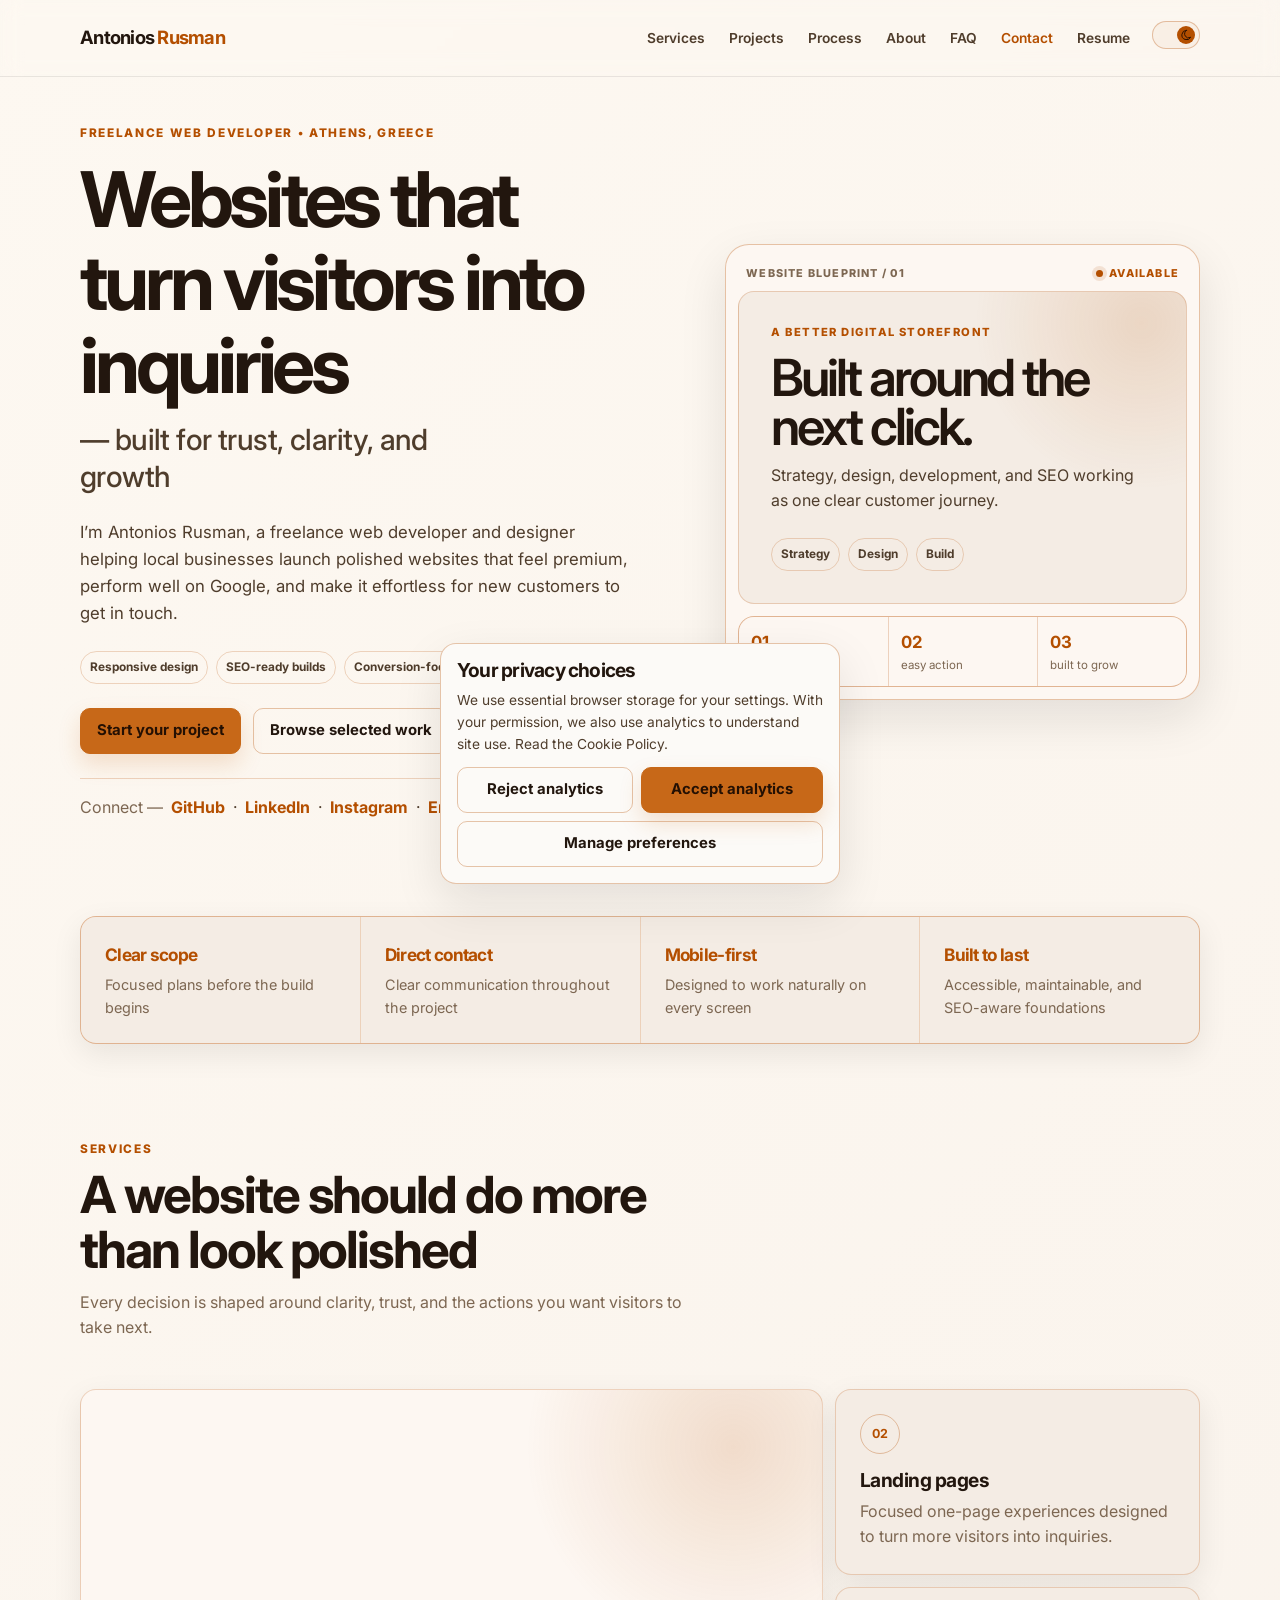
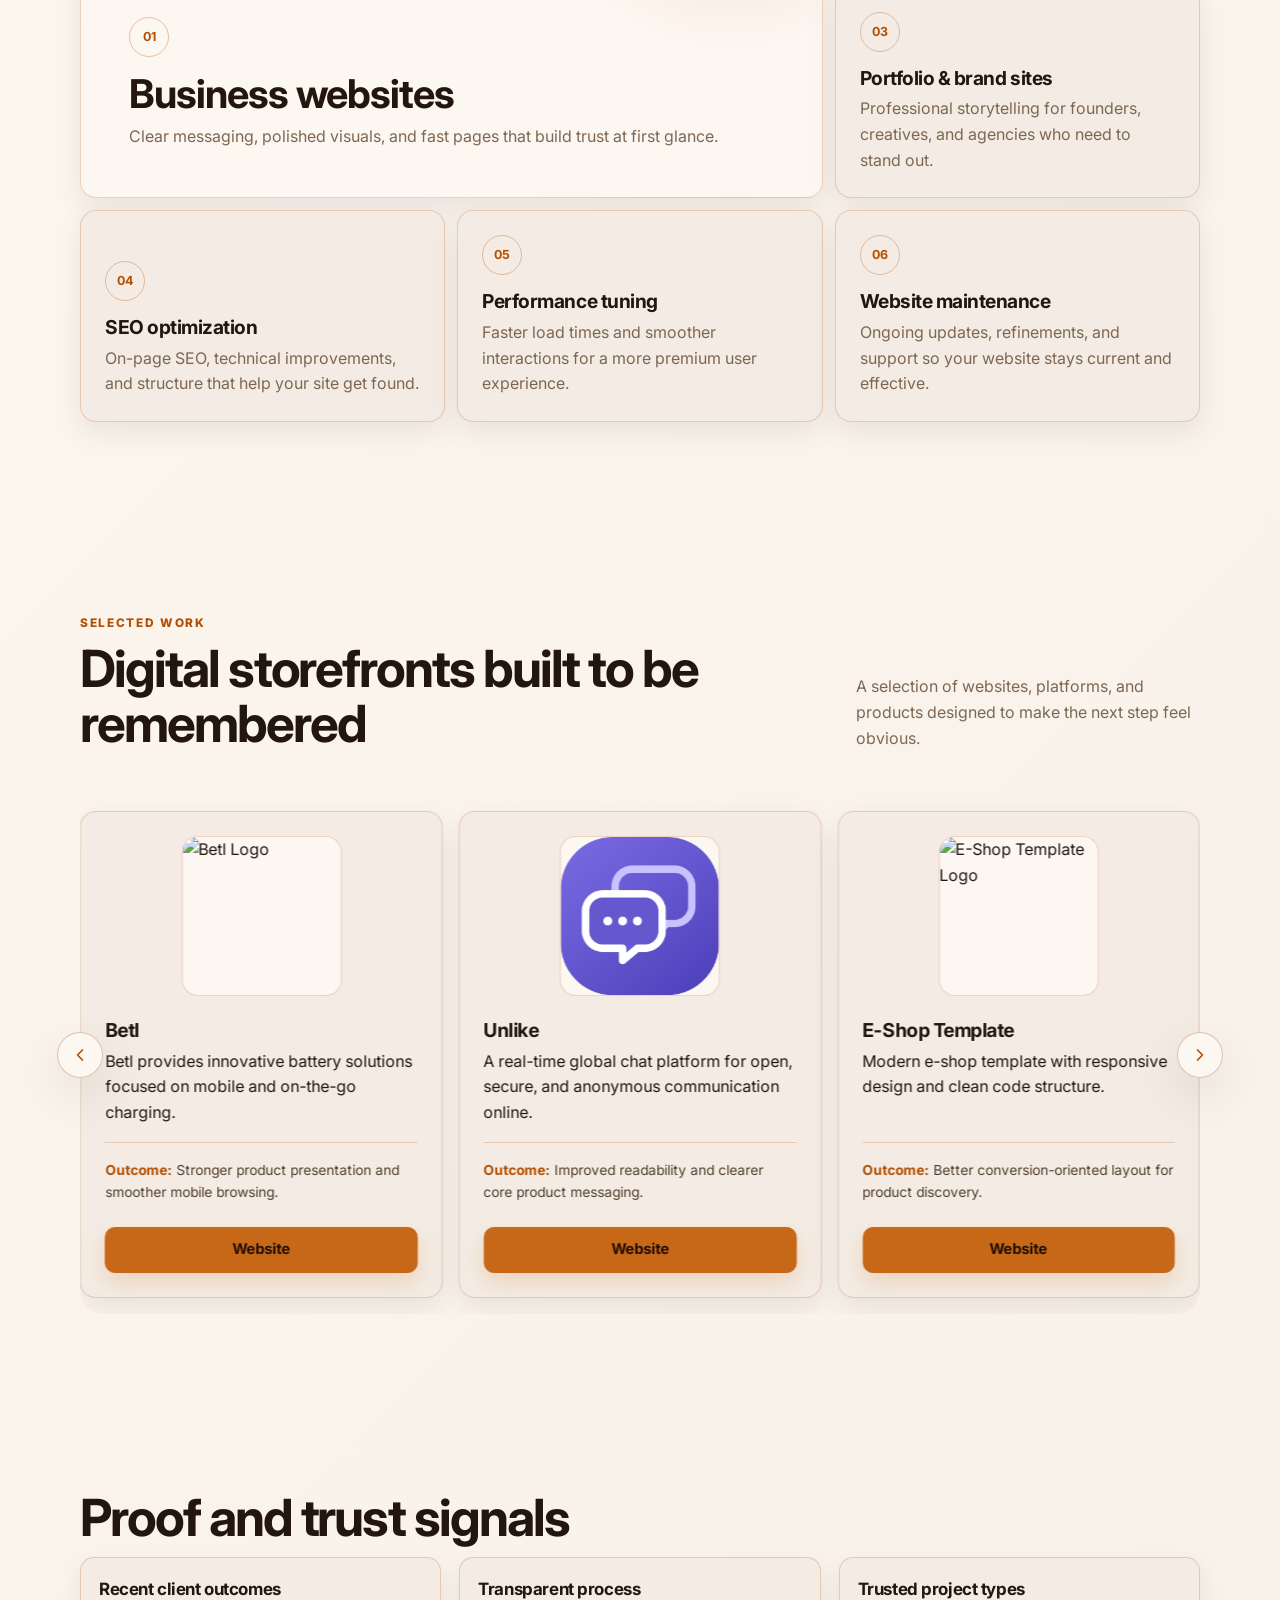
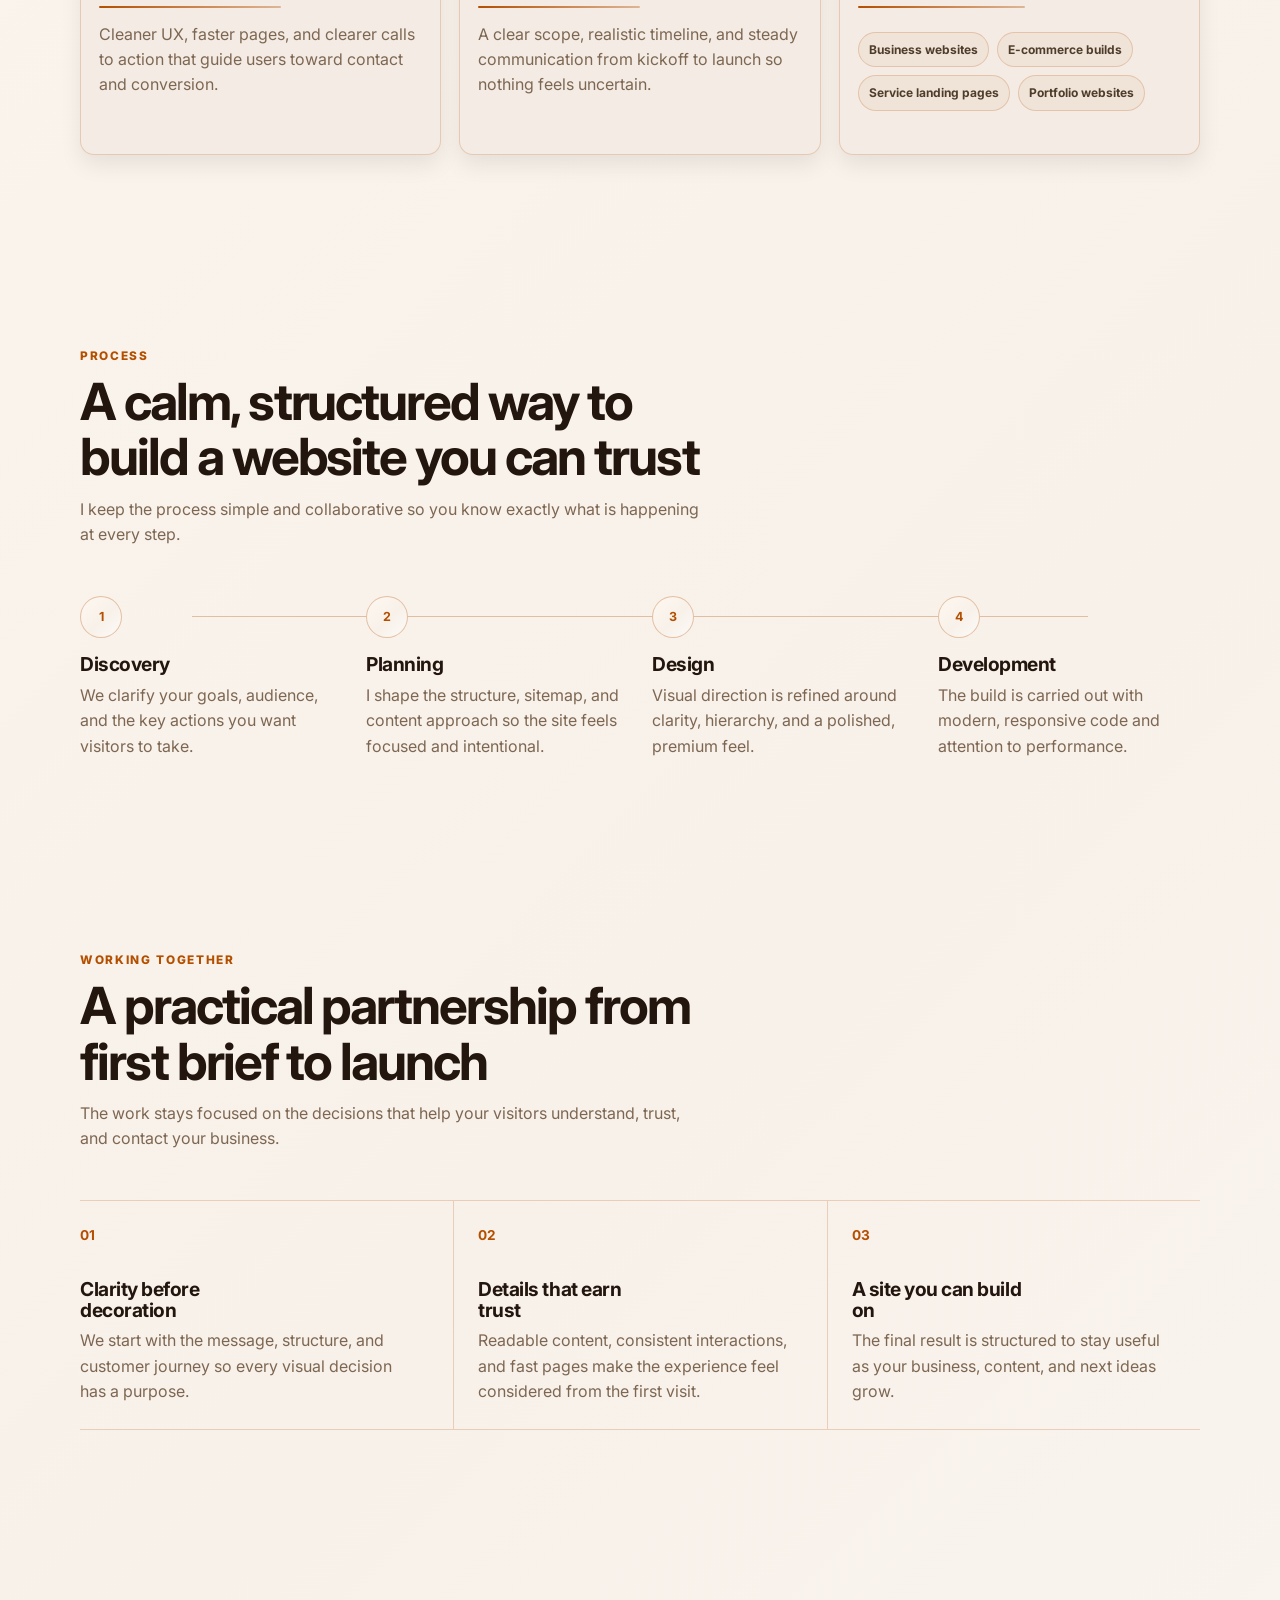
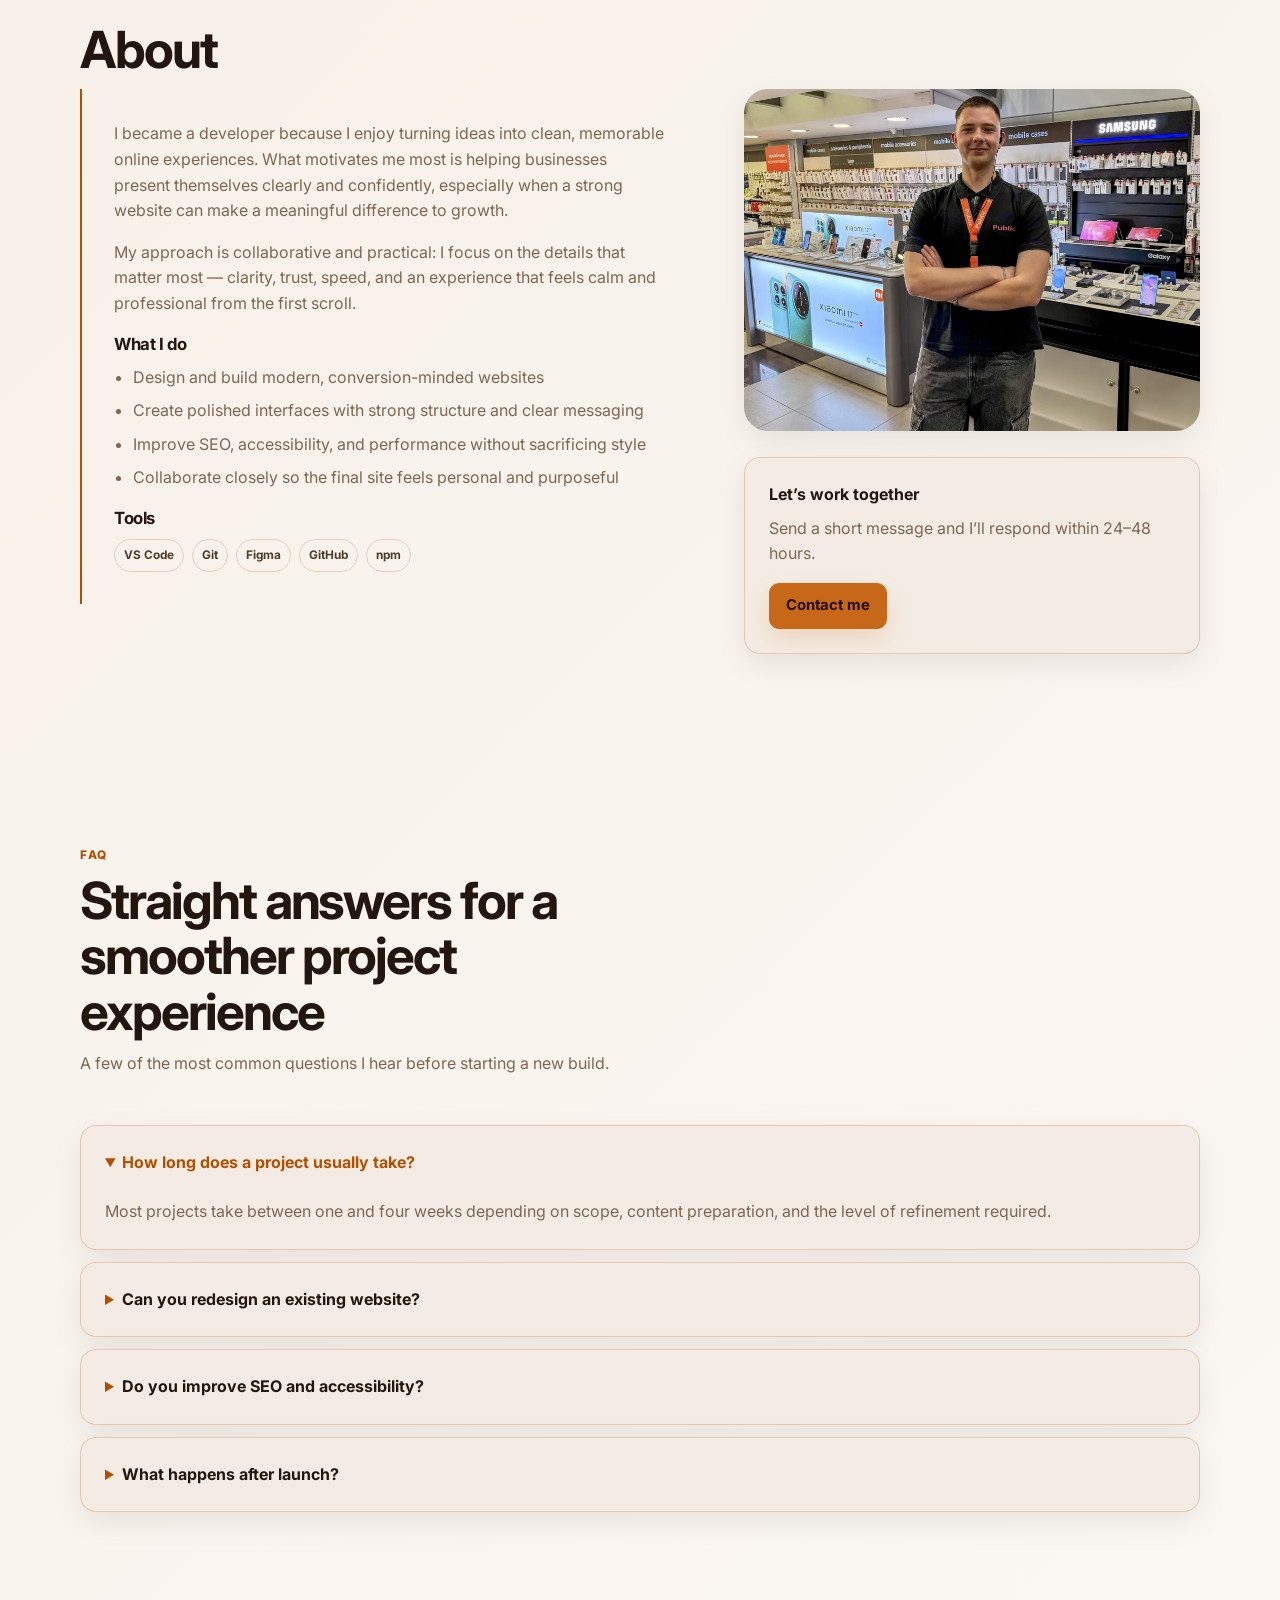
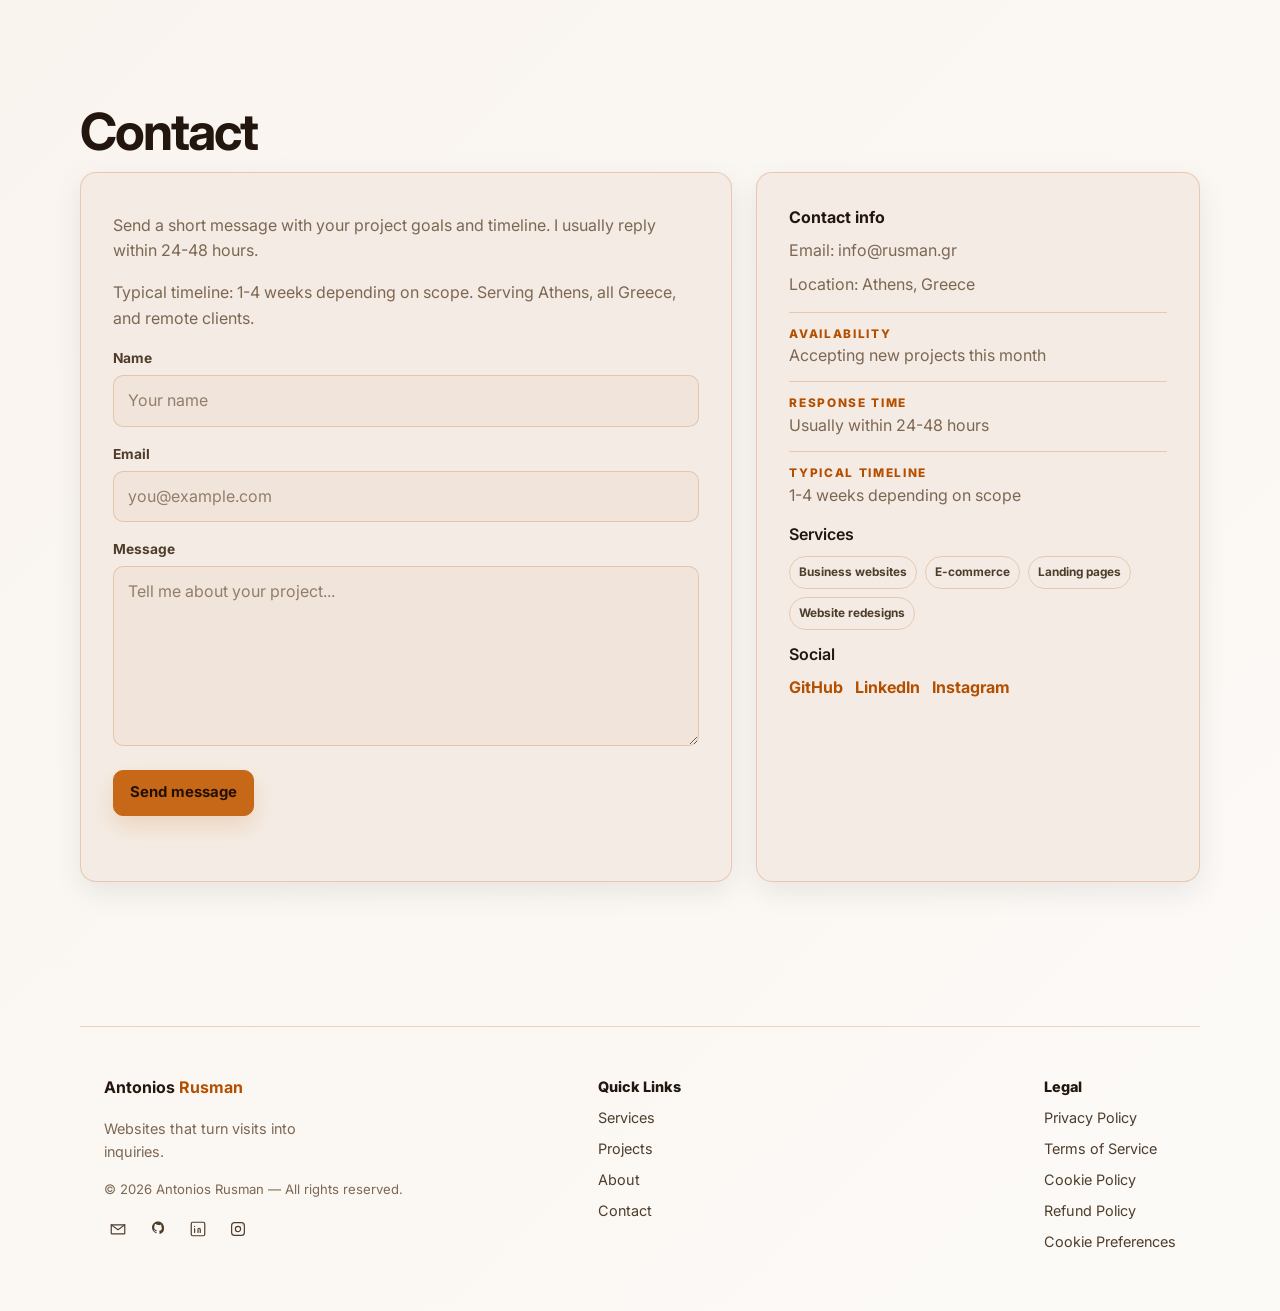
==== commit 934c98cd: "Update 05/10/2026 12:15" ====
--- a/index.html
+++ b/index.html
@@ -77,7 +77,7 @@
     <meta name="twitter:image:alt" content="Antonios Rusman - Web Developer and Designer" />
 
     <link rel="canonical" href="https://rusman.gr/" />
-    <meta name="theme-color" content="#0d0d0d" />
+    <meta name="theme-color" content="#35150f" />
 
     <!-- Structured data (Person + ProfessionalService schema) -->
     <script type="application/ld+json">
@@ -731,7 +731,18 @@
             <div class="brand-small">
               Antonios <span class="accent-text">Rusman</span>
             </div>
+            <p class="footer-description">Websites that turn visits into inquiries.</p>
             <div class="muted small">© <span id="year"></span> Antonios Rusman — All rights reserved.</div>
+          </div>
+
+          <div class="footer-quick-links">
+            <div class="footer-kicker">Quick Links</div>
+            <nav class="footer-nav" aria-label="Footer navigation">
+              <a href="#services">Services</a>
+              <a href="#projects">Projects</a>
+              <a href="#about">About</a>
+              <a href="#contact">Contact</a>
+            </nav>
           </div>
 
           <div class="footer-center">
@@ -740,6 +751,9 @@
               <nav class="footer-nav" aria-label="Legal pages">
                 <a href="privacy-policy.html">Privacy Policy</a>
                 <a href="terms-of-service.html">Terms of Service</a>
+                <a href="cookie-policy.html">Cookie Policy</a>
+                <a href="refund-policy.html">Refund Policy</a>
+                <a href="#" data-cookie-preferences>Cookie Preferences</a>
               </nav>
             </div>
           </div>
@@ -811,13 +825,5 @@
     -->
     <script src="script.js" defer></script>
 
-    <!-- Google Analytics (moved to end for performance) -->
-    <script async src="https://www.googletagmanager.com/gtag/js?id=G-606VQRRJ64"></script>
-    <script>
-      window.dataLayer = window.dataLayer || [];
-      function gtag(){dataLayer.push(arguments);}
-      gtag('js', new Date());
-      gtag('config', 'G-606VQRRJ64');
-    </script>
   </body>
 </html>
--- a/styles.css
+++ b/styles.css
@@ -66,7 +66,7 @@
 
 body {
   min-width: 320px;
-  margin: var(--space-3) 0 0;
+  margin: 0;
   overflow-x: clip;
   background: var(--bg);
   color: var(--text);
@@ -1173,6 +1173,7 @@
   summary,
   .service-card,
   .carousel-projects .project,
+  .carousel-projects .project-card,
   .faq-item,
   .proof-card,
   .role,
@@ -1186,6 +1187,7 @@
 
   .service-card,
   .carousel-projects .project,
+  .carousel-projects .project-card,
   .faq-item,
   .proof-card {
     transition: transform var(--hover-duration) cubic-bezier(0.22, 0.61, 0.36, 1), background-color var(--hover-duration) cubic-bezier(0.22, 0.61, 0.36, 1), border-color var(--hover-duration) cubic-bezier(0.22, 0.61, 0.36, 1), box-shadow var(--hover-duration) cubic-bezier(0.22, 0.61, 0.36, 1);
@@ -1193,6 +1195,7 @@
 
   .service-card:hover,
   .carousel-projects .project:hover,
+  .carousel-projects .project-card:hover,
   .faq-item:hover,
   .proof-card:hover {
     border-color: rgba(var(--accent-rgb), 0.38) !important;
@@ -1384,22 +1387,62 @@
 }
 
 .contact-social-links a {
+  position: relative;
   color: var(--accent);
   font-weight: 700;
+  text-decoration: none;
+}
+
+.contact-social-links a::after {
+  position: absolute;
+  bottom: -3px;
+  left: 0;
+  width: 0;
+  height: 1px;
+  background: currentColor;
+  content: "";
+  transition: width var(--hover-duration) cubic-bezier(0.22, 0.61, 0.36, 1);
+}
+
+.contact-social-links a:hover::after,
+.contact-social-links a:focus-visible::after {
+  width: 100%;
 }
 
 /* Footer */
 .site-footer {
   margin-top: var(--space-7);
-  padding: var(--space-6) 0;
+  padding: var(--space-7) 0 var(--space-4);
   border-top: 1px solid var(--border);
 }
 
 .footer-grid {
+  position: relative;
   display: grid;
-  grid-template-columns: 1.2fr 1fr auto;
-  gap: var(--space-5);
+  grid-template-columns: repeat(3, minmax(0, 1fr));
+  grid-template-areas: "brand quick legal";
+  min-height: 220px;
+  column-gap: var(--space-7);
   align-items: start;
+}
+
+.footer-grid::after {
+  display: none;
+}
+
+.footer-left {
+  grid-area: brand;
+  display: flex;
+  min-height: 100%;
+  flex-direction: column;
+  align-items: flex-start;
+  gap: var(--space-4);
+}
+
+.footer-right {
+  grid-area: brand;
+  align-self: start;
+  margin-top: 140px;
 }
 
 .brand-small {
@@ -1408,44 +1451,127 @@
   font-weight: 700;
 }
 
+.footer-description {
+  max-width: 26ch;
+  margin: calc(var(--space-2) * -1) 0 0;
+  color: var(--muted);
+  font-size: 0.9rem;
+}
+
+.footer-left .small {
+  padding-top: 0;
+}
+
 .small {
   font-size: 0.82rem;
 }
 
 .footer-kicker {
   margin-bottom: var(--space-2);
-  color: var(--muted);
-  font-size: 0.74rem;
+  color: var(--text);
+  font-size: 0.9rem;
   font-weight: 800;
-  letter-spacing: 0.1em;
-  text-transform: uppercase;
-}
-
-.footer-nav,
+}
+
+.footer-quick-links {
+  grid-area: quick;
+  justify-self: center;
+}
+
+.footer-center {
+  grid-area: legal;
+  justify-self: end;
+}
+
+.footer-right .footer-kicker {
+  display: none;
+}
+
+.footer-nav {
+  display: grid;
+  grid-template-columns: 1fr;
+  gap: var(--space-2);
+}
+
 .social {
+  padding-top: 0;
   display: flex;
   flex-wrap: wrap;
   gap: var(--space-3);
 }
 
-.footer-nav a {
+.footer-nav a,
+.footer-nav-button {
+  display: inline;
+  justify-self: start;
+  padding: 0;
+  border: 0;
+  background: transparent;
   color: var(--text-secondary);
   font-size: 0.9rem;
   text-decoration: none;
+  transition: color var(--transition);
+}
+
+.footer-nav a {
+  position: relative;
+}
+
+.footer-nav a::after {
+  position: absolute;
+  bottom: -3px;
+  left: 0;
+  width: 0;
+  height: 1px;
+  background: currentColor;
+  content: "";
+  transition: width var(--hover-duration) cubic-bezier(0.22, 0.61, 0.36, 1);
+}
+
+.footer-nav-button {
+  position: relative;
+  justify-self: start;
+  cursor: pointer;
+  font-family: inherit;
+  line-height: inherit;
+  text-align: left;
+}
+
+.footer-nav-button::after {
+  position: absolute;
+  bottom: -3px;
+  left: 0;
+  width: 0;
+  height: 1px;
+  background: currentColor;
+  content: "";
+  transition: width var(--hover-duration) cubic-bezier(0.22, 0.61, 0.36, 1);
 }
 
 .footer-nav a:hover,
-.footer-nav a:focus-visible {
+.footer-nav a:focus-visible,
+.footer-nav-button:hover,
+.footer-nav-button:focus-visible {
   color: var(--accent);
+}
+
+.footer-nav-button:hover::after,
+.footer-nav-button:focus-visible::after {
+  width: 100%;
+}
+
+.footer-nav a:hover::after,
+.footer-nav a:focus-visible::after {
+  width: 100%;
 }
 
 .social-link {
   display: grid;
-  width: 38px;
-  height: 38px;
+  width: 28px;
+  height: 28px;
   place-items: center;
-  border: 1px solid var(--border);
-  border-radius: 50%;
+  border: 0;
+  border-radius: var(--radius-sm);
   color: var(--text-secondary);
   transition: border-color var(--transition), color var(--transition), background-color var(--transition);
 }
@@ -1653,6 +1779,113 @@
   color: var(--text-secondary);
 }
 
+/* Cookie consent */
+.cookie-consent {
+  position: fixed;
+  bottom: var(--space-4);
+  left: 50%;
+  z-index: 300;
+  width: min(400px, calc(100% - 32px));
+  padding: var(--space-4);
+  border: 1px solid var(--border-strong);
+  border-radius: var(--radius-md);
+  background: var(--bg-deep);
+  box-shadow: var(--shadow-md);
+  transform: translateX(-50%);
+}
+
+.cookie-consent[hidden],
+.cookie-preferences[hidden] {
+  display: none;
+}
+
+body.cookie-preferences-open {
+  overflow: hidden;
+}
+
+.cookie-consent h2,
+.cookie-preferences h2 {
+  margin-bottom: var(--space-2);
+  font-size: 1.2rem;
+}
+
+.cookie-consent p,
+.cookie-preferences p {
+  margin-bottom: var(--space-4);
+  color: var(--text-secondary);
+  font-size: 0.92rem;
+}
+
+.cookie-consent p {
+  margin-bottom: var(--space-3);
+  font-size: 0.86rem;
+}
+
+.cookie-consent-actions,
+.cookie-preferences-actions {
+  display: flex;
+  flex-wrap: wrap;
+  gap: var(--space-2);
+}
+
+.cookie-consent-actions .btn,
+.cookie-preferences-actions .btn {
+  flex: 1 1 auto;
+}
+
+.cookie-preferences {
+  position: fixed;
+  inset: 0;
+  z-index: 310;
+  display: grid;
+  place-items: center;
+  padding: var(--space-4);
+  background: rgba(0, 0, 0, 0.62);
+}
+
+.cookie-preferences-panel {
+  width: min(560px, 100%);
+  max-height: min(720px, calc(100vh - 32px));
+  overflow-y: auto;
+  padding: var(--space-6);
+  border: 1px solid var(--border-strong);
+  border-radius: var(--radius-lg);
+  background: var(--bg-deep);
+  box-shadow: var(--shadow-md);
+}
+
+.cookie-category {
+  display: flex;
+  justify-content: space-between;
+  gap: var(--space-4);
+  padding: var(--space-4) 0;
+  border-top: 1px solid var(--border);
+}
+
+.cookie-category h3 {
+  margin-bottom: var(--space-1);
+  font-size: 1rem;
+}
+
+.cookie-category p {
+  margin-bottom: 0;
+}
+
+.cookie-toggle {
+  flex: 0 0 auto;
+  align-self: center;
+}
+
+@media (max-width: 520px) {
+  .cookie-consent {
+    width: calc(100% - 24px);
+  }
+
+  .cookie-preferences-panel {
+    padding: var(--space-5);
+  }
+}
+
 .legal-section a {
   color: var(--accent);
   font-weight: 700;
@@ -1691,10 +1924,16 @@
 
   .footer-grid {
     grid-template-columns: 1fr 1fr;
-  }
-
-  .footer-right {
-    grid-column: 1 / -1;
+    grid-template-areas:
+      "brand quick"
+      "legal legal";
+    min-height: 0;
+    justify-content: stretch;
+    row-gap: var(--space-7);
+  }
+
+  .footer-left {
+    min-height: 180px;
   }
 }
 
@@ -1806,8 +2045,8 @@
     top: var(--space-4);
     right: var(--space-4);
     display: grid;
-    width: 36px;
-    height: 36px;
+    width: 42px;
+    height: 42px;
     place-items: center;
     padding: 0;
     border: 1px solid var(--border);
@@ -1821,8 +2060,8 @@
   }
 
   .nav-close svg {
-    width: 18px;
-    height: 18px;
+    width: 23px;
+    height: 23px;
   }
 
   .nav-close path {
@@ -1886,7 +2125,7 @@
   }
 
   .approach-item:first-child {
-    border-top: 0;
+    border-top: 1px solid var(--border);
   }
 
   .carousel-btn {
@@ -1904,8 +2143,35 @@
 }
 
 @media (max-width: 560px) {
+  .site-footer {
+    padding-top: var(--space-5);
+  }
+
   .container {
     width: min(calc(100% - 64px), var(--content));
+  }
+
+  .nav-close {
+    top: 10px;
+    right: 32px;
+  }
+
+  .footer-grid {
+    text-align: center;
+  }
+
+  .footer-left {
+    min-height: 140px;
+    align-items: center;
+  }
+
+  .footer-nav a {
+    justify-self: center;
+    text-align: center;
+  }
+
+  .social {
+    justify-content: center;
   }
 
   a,
@@ -1916,6 +2182,36 @@
 
   a::after {
     content: none !important;
+  }
+
+  .footer-nav a::after,
+  .footer-nav-button::after {
+    content: "" !important;
+  }
+
+  .contact-social-links a::after {
+    content: "" !important;
+  }
+
+  main a:not(.btn):not(.social-link):not(.scroll-to-top):not(.skip-link):not(.brand-link):not(.mobile-sticky-cta) {
+    position: relative;
+    text-decoration: none;
+  }
+
+  main a:not(.btn):not(.social-link):not(.scroll-to-top):not(.skip-link):not(.brand-link):not(.mobile-sticky-cta)::after {
+    position: absolute;
+    bottom: -3px;
+    left: 0;
+    width: 0;
+    height: 1px;
+    background: currentColor;
+    content: "" !important;
+    transition: width var(--hover-duration) cubic-bezier(0.22, 0.61, 0.36, 1);
+  }
+
+  main a:not(.btn):not(.social-link):not(.scroll-to-top):not(.skip-link):not(.brand-link):not(.mobile-sticky-cta):hover::after,
+  main a:not(.btn):not(.social-link):not(.scroll-to-top):not(.skip-link):not(.brand-link):not(.mobile-sticky-cta):focus-visible::after {
+    width: 100%;
   }
 
   section {
@@ -1987,6 +2283,21 @@
     border-radius: var(--radius-md);
     background: var(--surface);
     box-shadow: var(--shadow-sm);
+    transition: transform var(--hover-duration) cubic-bezier(0.22, 0.61, 0.36, 1), background-color var(--hover-duration) cubic-bezier(0.22, 0.61, 0.36, 1), border-color var(--hover-duration) cubic-bezier(0.22, 0.61, 0.36, 1), box-shadow var(--hover-duration) cubic-bezier(0.22, 0.61, 0.36, 1) !important;
+  }
+
+  .carousel-projects .project:hover {
+    border-color: transparent !important;
+    background: transparent !important;
+    box-shadow: none !important;
+    transform: none !important;
+  }
+
+  .carousel-projects .project-card:hover {
+    border-color: rgba(var(--accent-rgb), 0.38) !important;
+    background-color: rgba(var(--accent-rgb), 0.1);
+    box-shadow: 0 6px 14px rgba(var(--accent-rgb), 0.12) !important;
+    transform: translateY(-2px);
   }
 
   .connect-row {
@@ -1994,13 +2305,13 @@
   }
 
   .footer-grid {
-    justify-items: center;
-    text-align: center;
+    justify-items: stretch;
+    text-align: left;
   }
 
   .footer-nav,
   .social {
-    justify-content: center;
+    justify-content: flex-start;
   }
 
   .blueprint-screen {
@@ -2069,10 +2380,31 @@
 
   .footer-grid {
     grid-template-columns: 1fr;
+    grid-template-areas:
+      "brand"
+      "quick"
+      "legal";
+    row-gap: var(--space-6);
+  }
+
+  .footer-left {
+    min-height: 180px;
+    width: min(280px, 100%);
+    justify-self: center;
   }
 
   .footer-right {
-    grid-column: auto;
+    width: min(280px, 100%);
+    justify-self: center;
+    margin-top: 96px;
+  }
+
+  .footer-quick-links,
+  .footer-center {
+    width: min(280px, 100%);
+    justify-self: center;
+    padding-top: var(--space-5);
+    border-top: 1px solid var(--border);
   }
 
   .scroll-to-top {
@@ -2155,3 +2487,46 @@
     transition-delay: 0ms !important;
   }
 }
+
+@media (max-width: 560px) {
+  .footer-grid,
+  .footer-quick-links,
+  .footer-center {
+    text-align: center;
+  }
+
+  .footer-grid {
+    row-gap: var(--space-4);
+    padding-bottom: 66px;
+  }
+
+  .footer-left {
+    min-height: 124px;
+    align-items: center;
+  }
+
+  .footer-left .small {
+    position: absolute;
+    bottom: 0;
+    left: 50%;
+    width: calc(100% + 48px);
+    padding-top: var(--space-5);
+    border-top: 1px solid var(--border);
+    transform: translateX(-50%);
+  }
+
+  .footer-nav a {
+    justify-self: center;
+    text-align: center;
+  }
+
+  .social {
+    justify-content: center;
+  }
+
+  .footer-quick-links,
+  .footer-center {
+    width: calc(100% + 48px);
+    justify-self: center;
+  }
+}
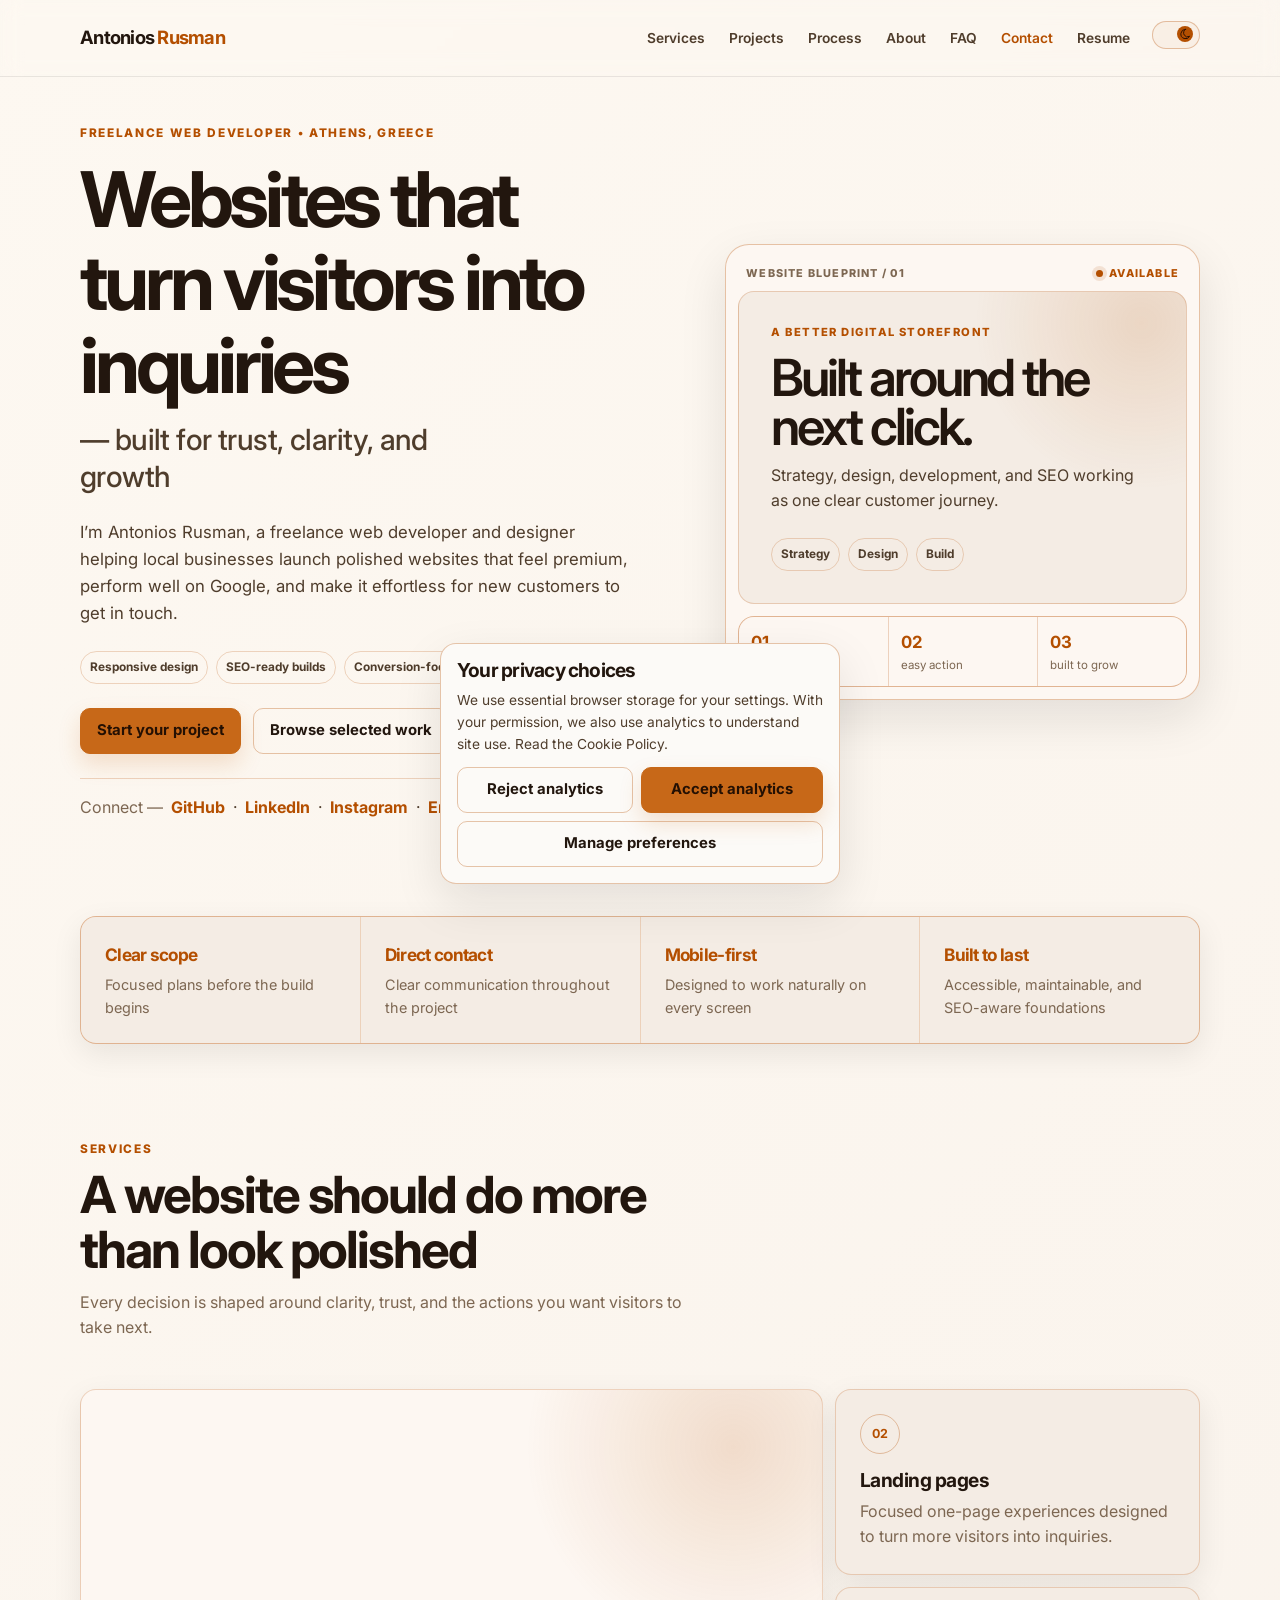
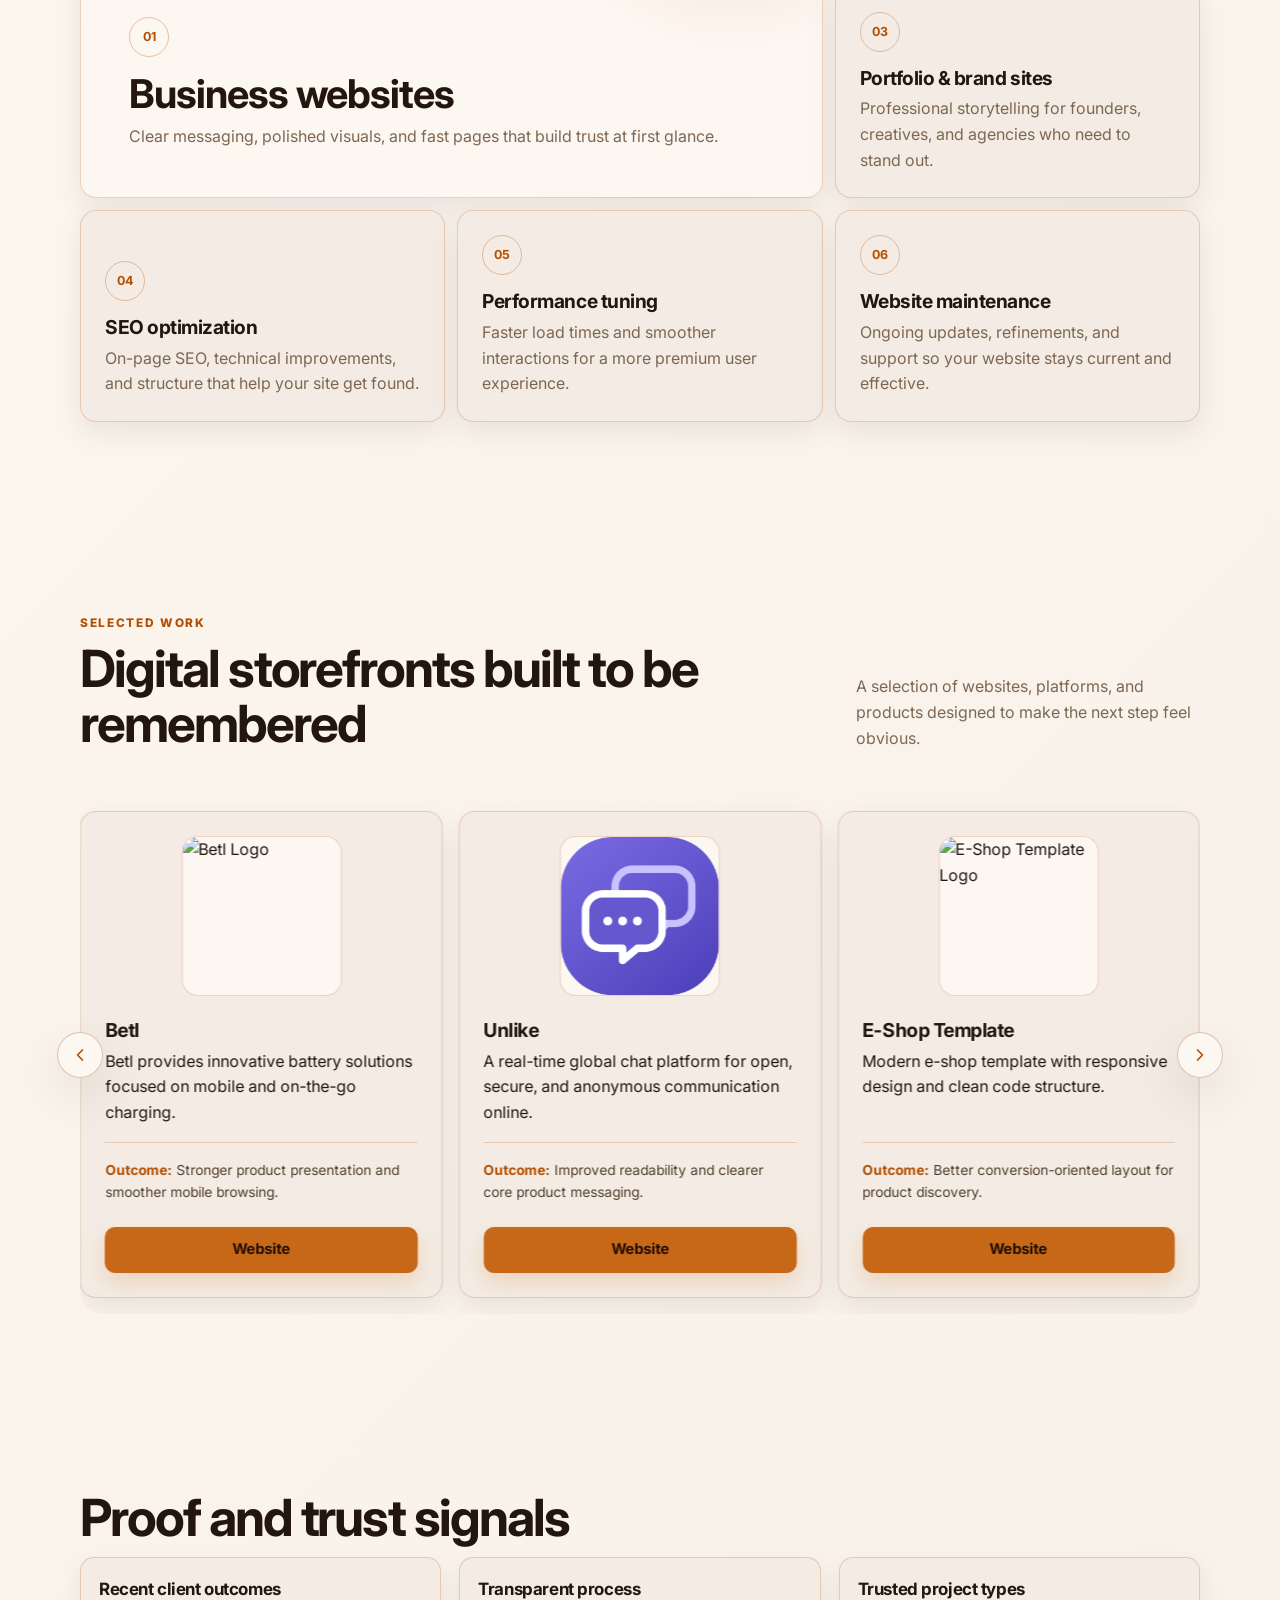
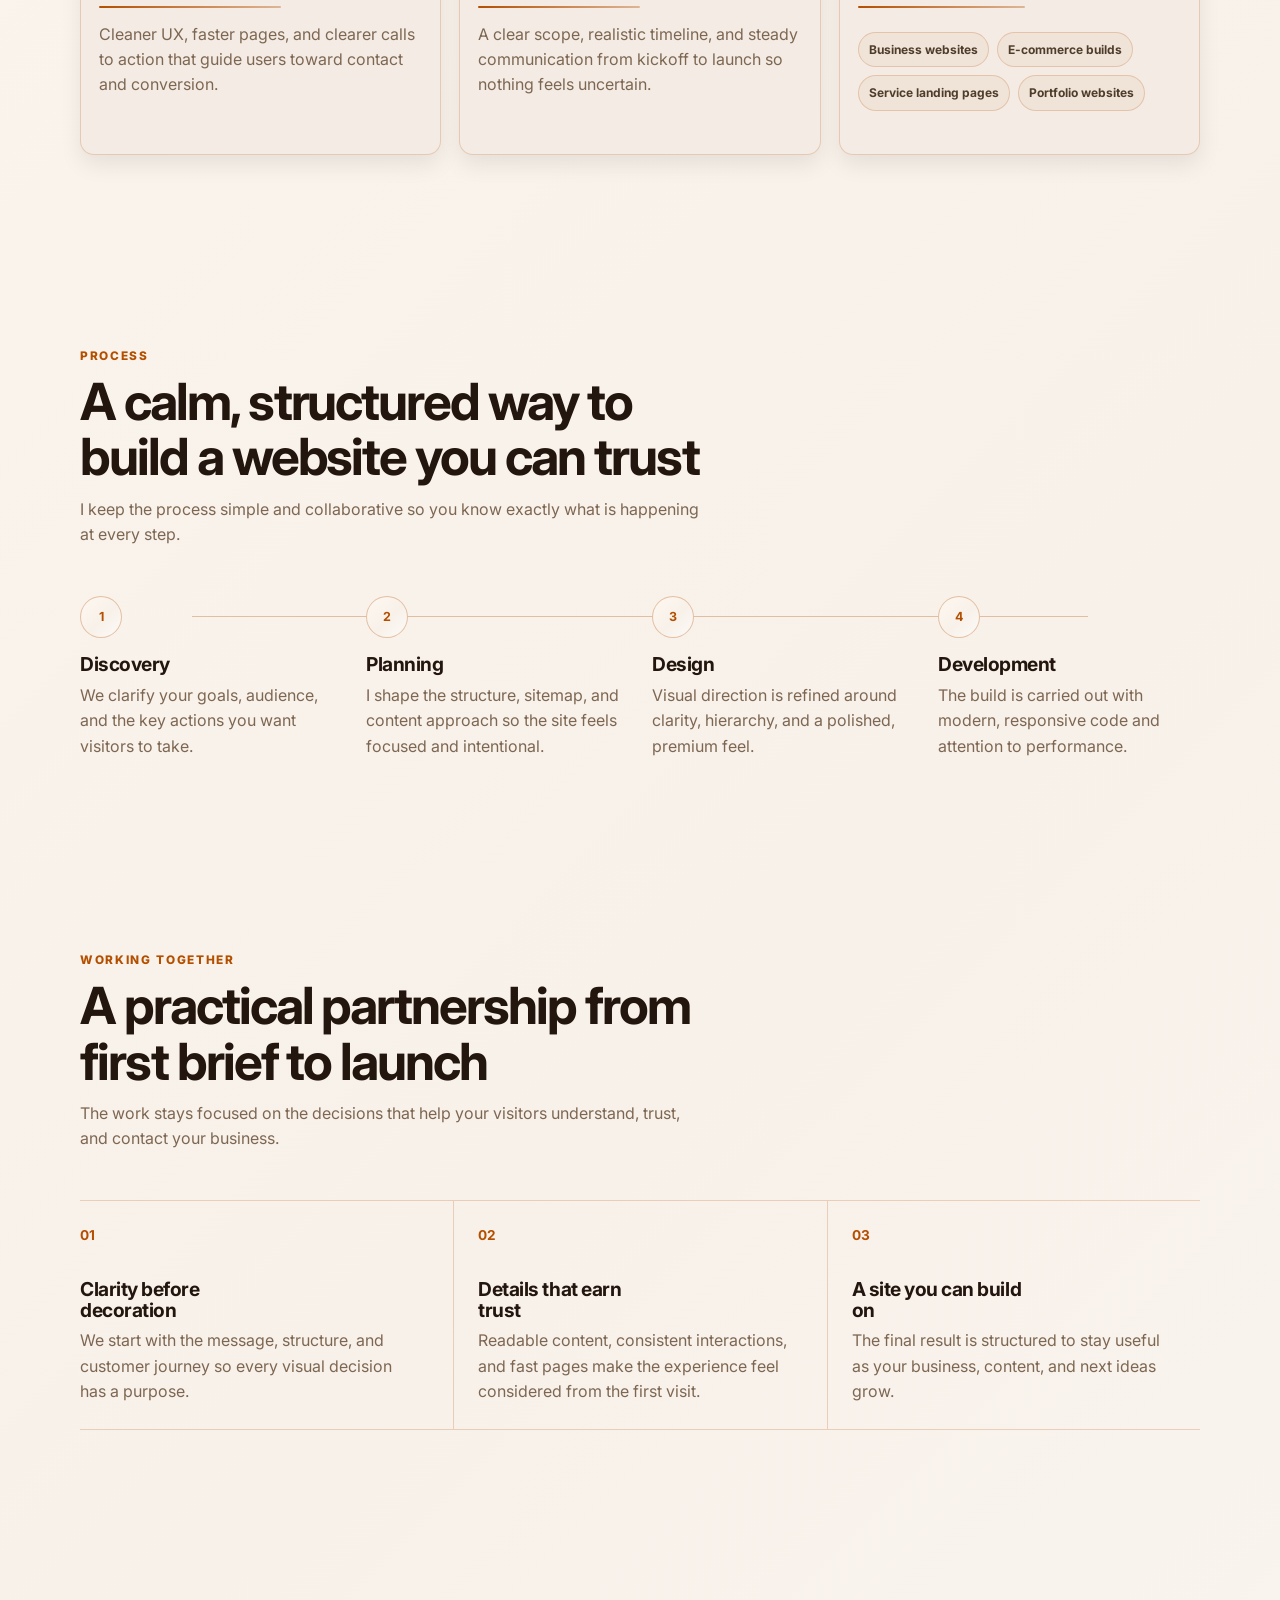
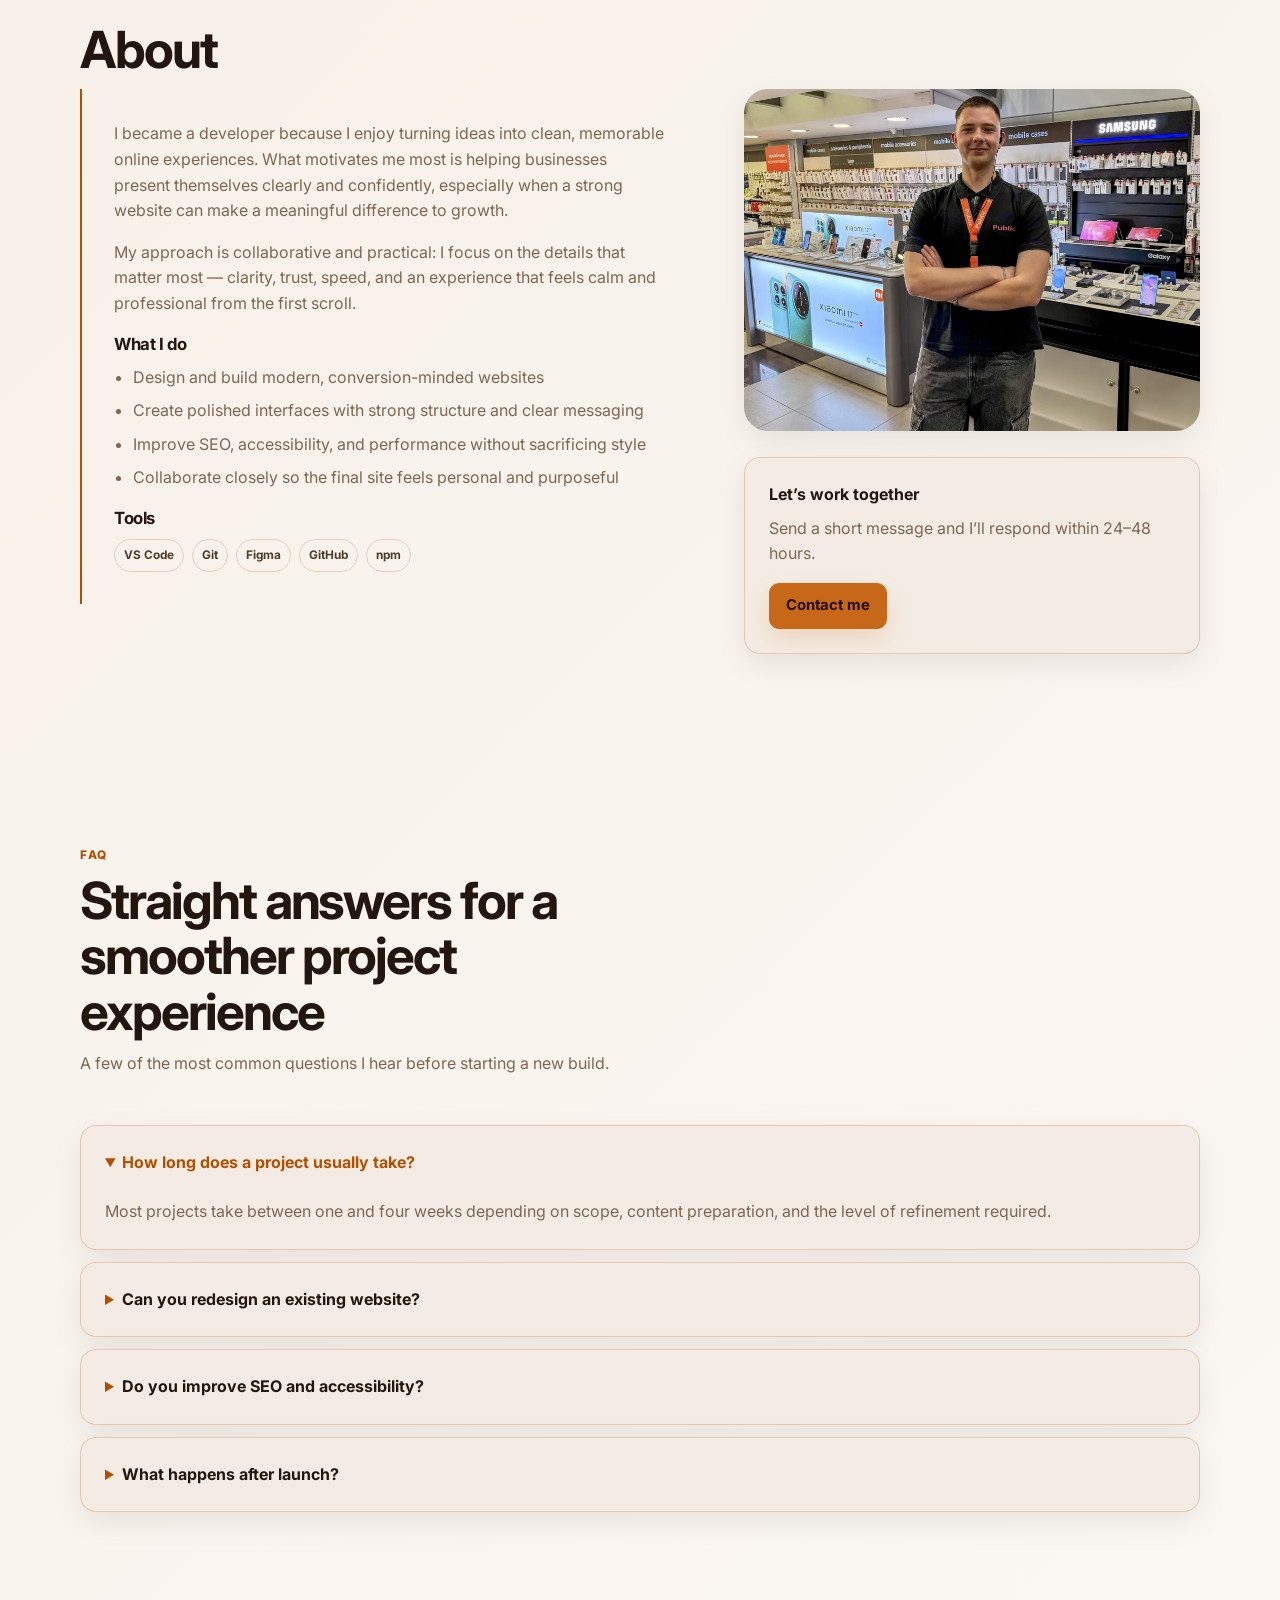
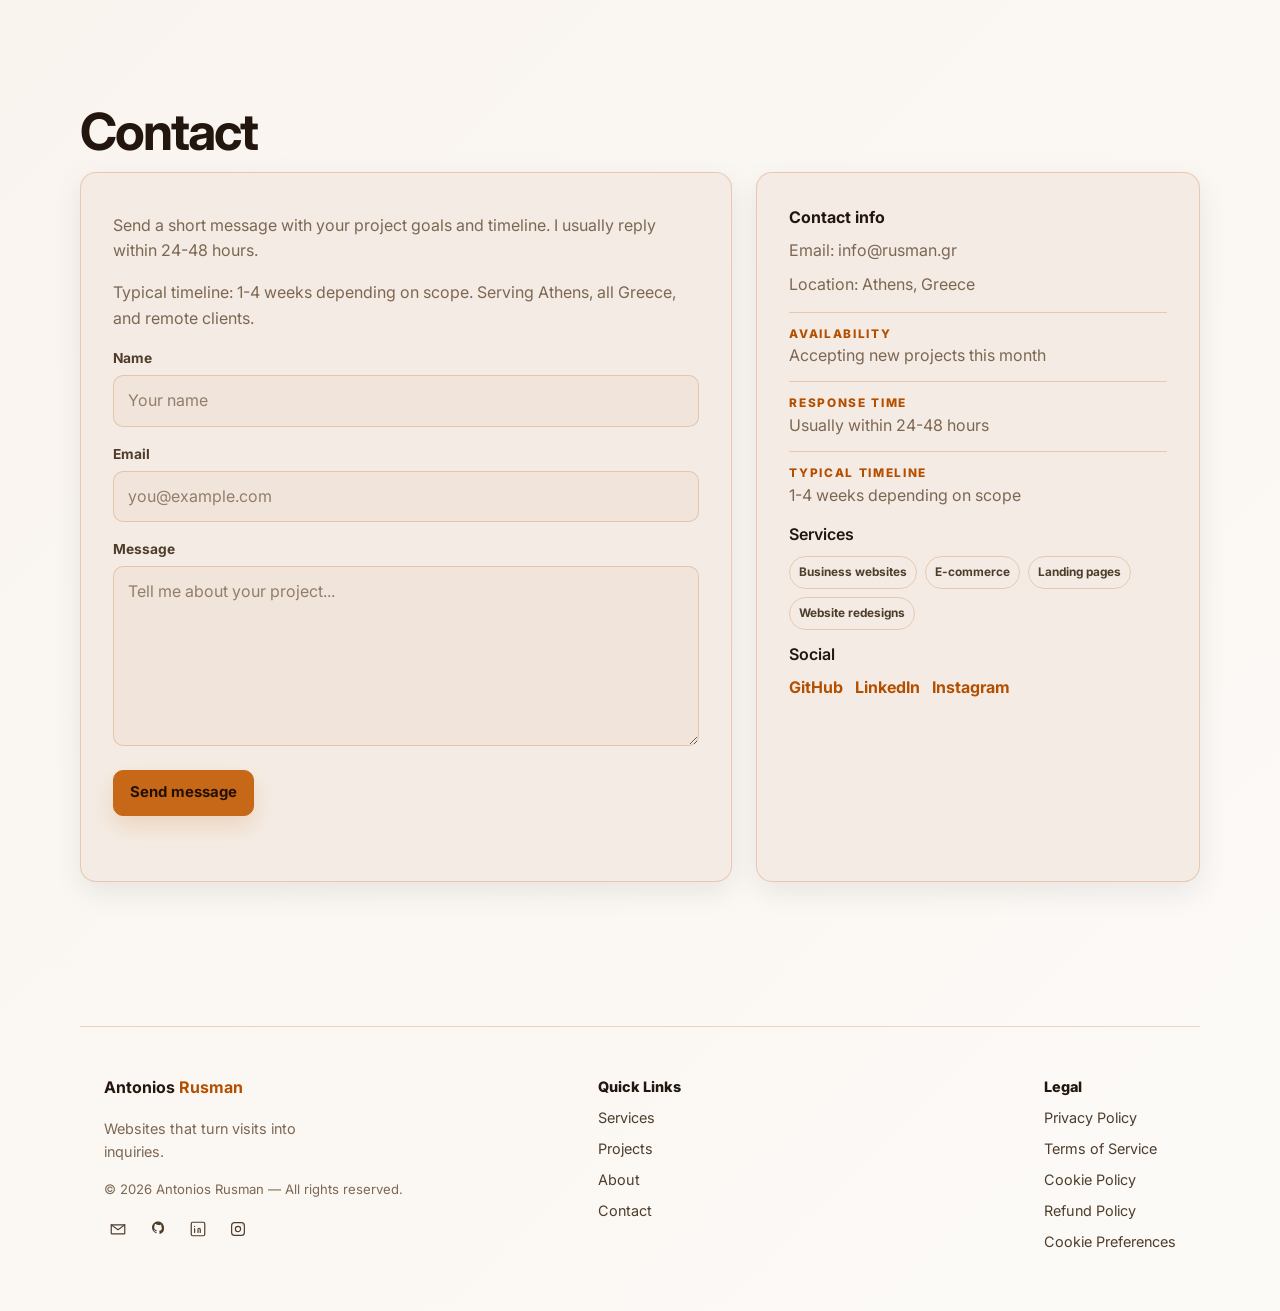
==== commit 07ad2a73: "Update 05/10/2026 12:37" ====
--- a/index.html
+++ b/index.html
@@ -728,9 +728,9 @@
       <footer class="site-footer">
         <div class="container footer-grid">
           <div class="footer-left">
-            <div class="brand-small">
+            <a href="/" class="brand-small footer-brand-link">
               Antonios <span class="accent-text">Rusman</span>
-            </div>
+            </a>
             <p class="footer-description">Websites that turn visits into inquiries.</p>
             <div class="muted small">© <span id="year"></span> Antonios Rusman — All rights reserved.</div>
           </div>
@@ -738,10 +738,10 @@
           <div class="footer-quick-links">
             <div class="footer-kicker">Quick Links</div>
             <nav class="footer-nav" aria-label="Footer navigation">
-              <a href="#services">Services</a>
-              <a href="#projects">Projects</a>
-              <a href="#about">About</a>
-              <a href="#contact">Contact</a>
+              <a href="/#services">Services</a>
+              <a href="/#projects">Projects</a>
+              <a href="/#about">About</a>
+              <a href="/#contact">Contact</a>
             </nav>
           </div>
 
@@ -749,10 +749,10 @@
             <div class="footer-legal">
               <div class="footer-kicker">Legal</div>
               <nav class="footer-nav" aria-label="Legal pages">
-                <a href="privacy-policy.html">Privacy Policy</a>
-                <a href="terms-of-service.html">Terms of Service</a>
-                <a href="cookie-policy.html">Cookie Policy</a>
-                <a href="refund-policy.html">Refund Policy</a>
+                <a href="/privacy-policy/">Privacy Policy</a>
+                <a href="/terms-of-service/">Terms of Service</a>
+                <a href="/cookie-policy/">Cookie Policy</a>
+                <a href="/refund-policy/">Refund Policy</a>
                 <a href="#" data-cookie-preferences>Cookie Preferences</a>
               </nav>
             </div>
--- a/styles.css
+++ b/styles.css
@@ -331,8 +331,8 @@
   top: 5px;
   left: 5px;
   display: grid;
-  width: 18px;
-  height: 18px;
+  width: 16px;
+  height: 16px;
   place-items: center;
   border-radius: 50%;
   background: var(--accent);
@@ -1416,6 +1416,21 @@
   border-top: 1px solid var(--border);
 }
 
+.legal-page .site-footer {
+  position: relative;
+  border-top: 0;
+}
+
+.legal-page .site-footer::before {
+  position: absolute;
+  top: 0;
+  left: 50%;
+  width: min(calc(100% - 48px), var(--content));
+  border-top: 1px solid var(--border);
+  content: "";
+  transform: translateX(-50%);
+}
+
 .footer-grid {
   position: relative;
   display: grid;
@@ -1449,6 +1464,15 @@
   margin-bottom: var(--space-2);
   font-family: var(--font-display);
   font-weight: 700;
+}
+
+.footer-brand-link {
+  color: var(--text);
+  text-decoration: none;
+}
+
+.footer-brand-link::after {
+  content: none !important;
 }
 
 .footer-description {
@@ -1605,8 +1629,8 @@
 }
 
 .scroll-to-top svg {
-  width: 18px;
-  height: 18px;
+  width: 12px;
+  height: 12px;
   fill: none;
   stroke: currentColor;
   stroke-linecap: round;
@@ -1686,7 +1710,7 @@
 
 .h-particle {
   position: absolute;
-  width: 8px;
+  width: 7px;
   height: 8px;
   border-radius: 50%;
   background: var(--accent);
@@ -1876,6 +1900,56 @@
   align-self: center;
 }
 
+label.cookie-toggle {
+  display: inline-flex;
+  align-items: center;
+  gap: var(--space-2);
+  color: var(--text);
+  cursor: pointer;
+  font-size: 0.9rem;
+  font-weight: 700;
+  white-space: nowrap;
+}
+
+.cookie-toggle input {
+  appearance: none;
+  width: 18px;
+  height: 18px;
+  margin: 0;
+  border: 1px solid var(--border-strong);
+  border-radius: 6px;
+  background: var(--surface-raised);
+  cursor: pointer;
+  display: grid;
+  place-content: center;
+  transition: background-color var(--transition), border-color var(--transition), box-shadow var(--transition);
+}
+
+.cookie-toggle input::after {
+  width: 7px;
+  height: 4px;
+  border: solid #241003;
+  border-width: 0 0 2px 2px;
+  content: "";
+  opacity: 0;
+  transform: rotate(-45deg) translate(1px, -1px);
+  transition: opacity var(--transition);
+}
+
+.cookie-toggle input:checked {
+  border-color: var(--accent);
+  background: var(--accent);
+}
+
+.cookie-toggle input:checked::after {
+  opacity: 1;
+}
+
+.cookie-toggle input:focus-visible {
+  outline: 3px solid rgba(var(--accent-rgb), 0.45);
+  outline-offset: 3px;
+}
+
 @media (max-width: 520px) {
   .cookie-consent {
     width: calc(100% - 24px);
@@ -1891,8 +1965,38 @@
   font-weight: 700;
 }
 
+.cookie-preferences-button {
+  gap: var(--space-2);
+  padding: 11px 18px;
+  background: linear-gradient(135deg, var(--accent), var(--accent-active));
+  box-shadow: 0 10px 24px rgba(var(--accent-rgb), 0.22);
+}
+
+.cookie-preferences-button svg {
+  width: 18px;
+  height: 18px;
+  fill: none;
+  stroke: currentColor;
+  stroke-linecap: round;
+  stroke-linejoin: round;
+  stroke-width: 1.8;
+}
+
+.cookie-preferences-button:hover,
+.cookie-preferences-button:focus-visible {
+  box-shadow: 0 14px 28px rgba(var(--accent-rgb), 0.3);
+}
+
+.cookie-preferences-section p {
+  margin-bottom: var(--space-4);
+}
+
 @media (max-width: 1024px) {
   .container {
+    width: min(calc(100% - 40px), var(--content));
+  }
+
+  .legal-page .site-footer::before {
     width: min(calc(100% - 40px), var(--content));
   }
 
@@ -2151,6 +2255,10 @@
     width: min(calc(100% - 64px), var(--content));
   }
 
+  .legal-page .site-footer::before {
+    width: min(calc(100% - 64px), var(--content));
+  }
+
   .nav-close {
     top: 10px;
     right: 32px;
